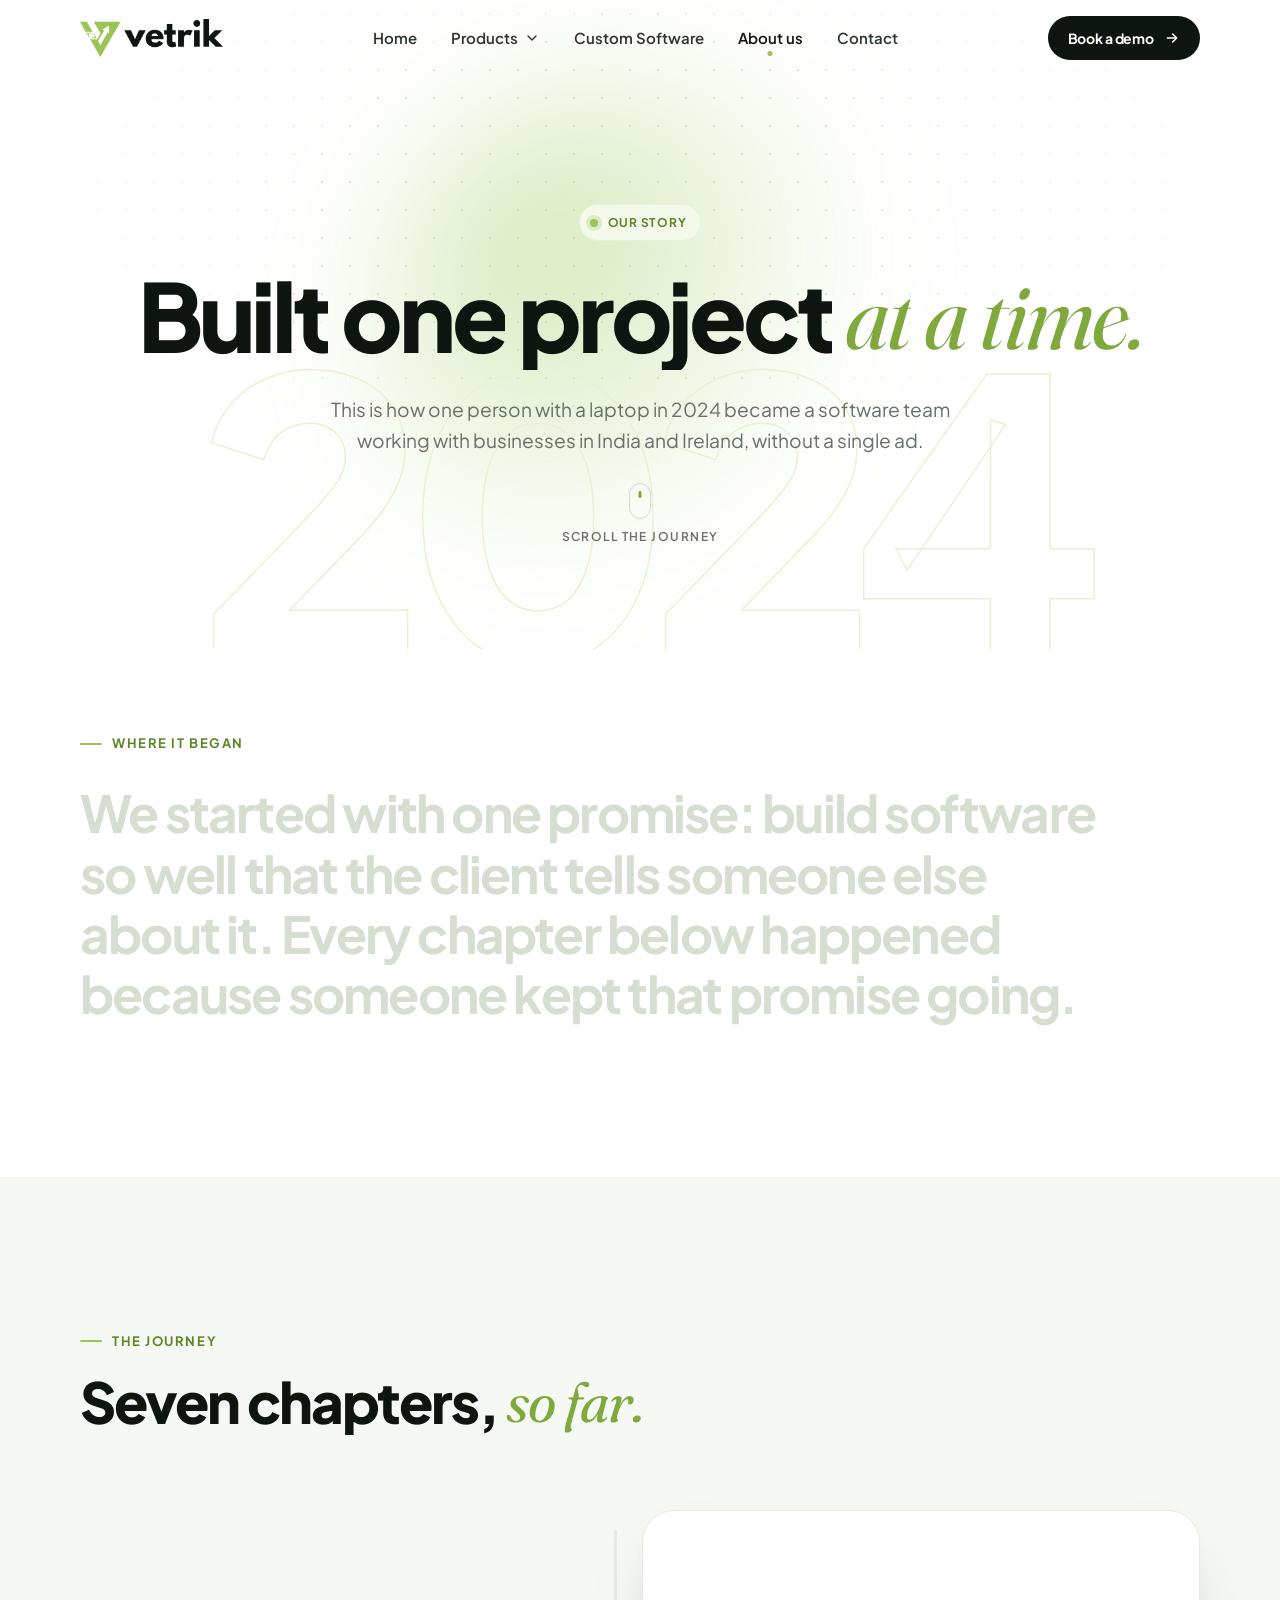
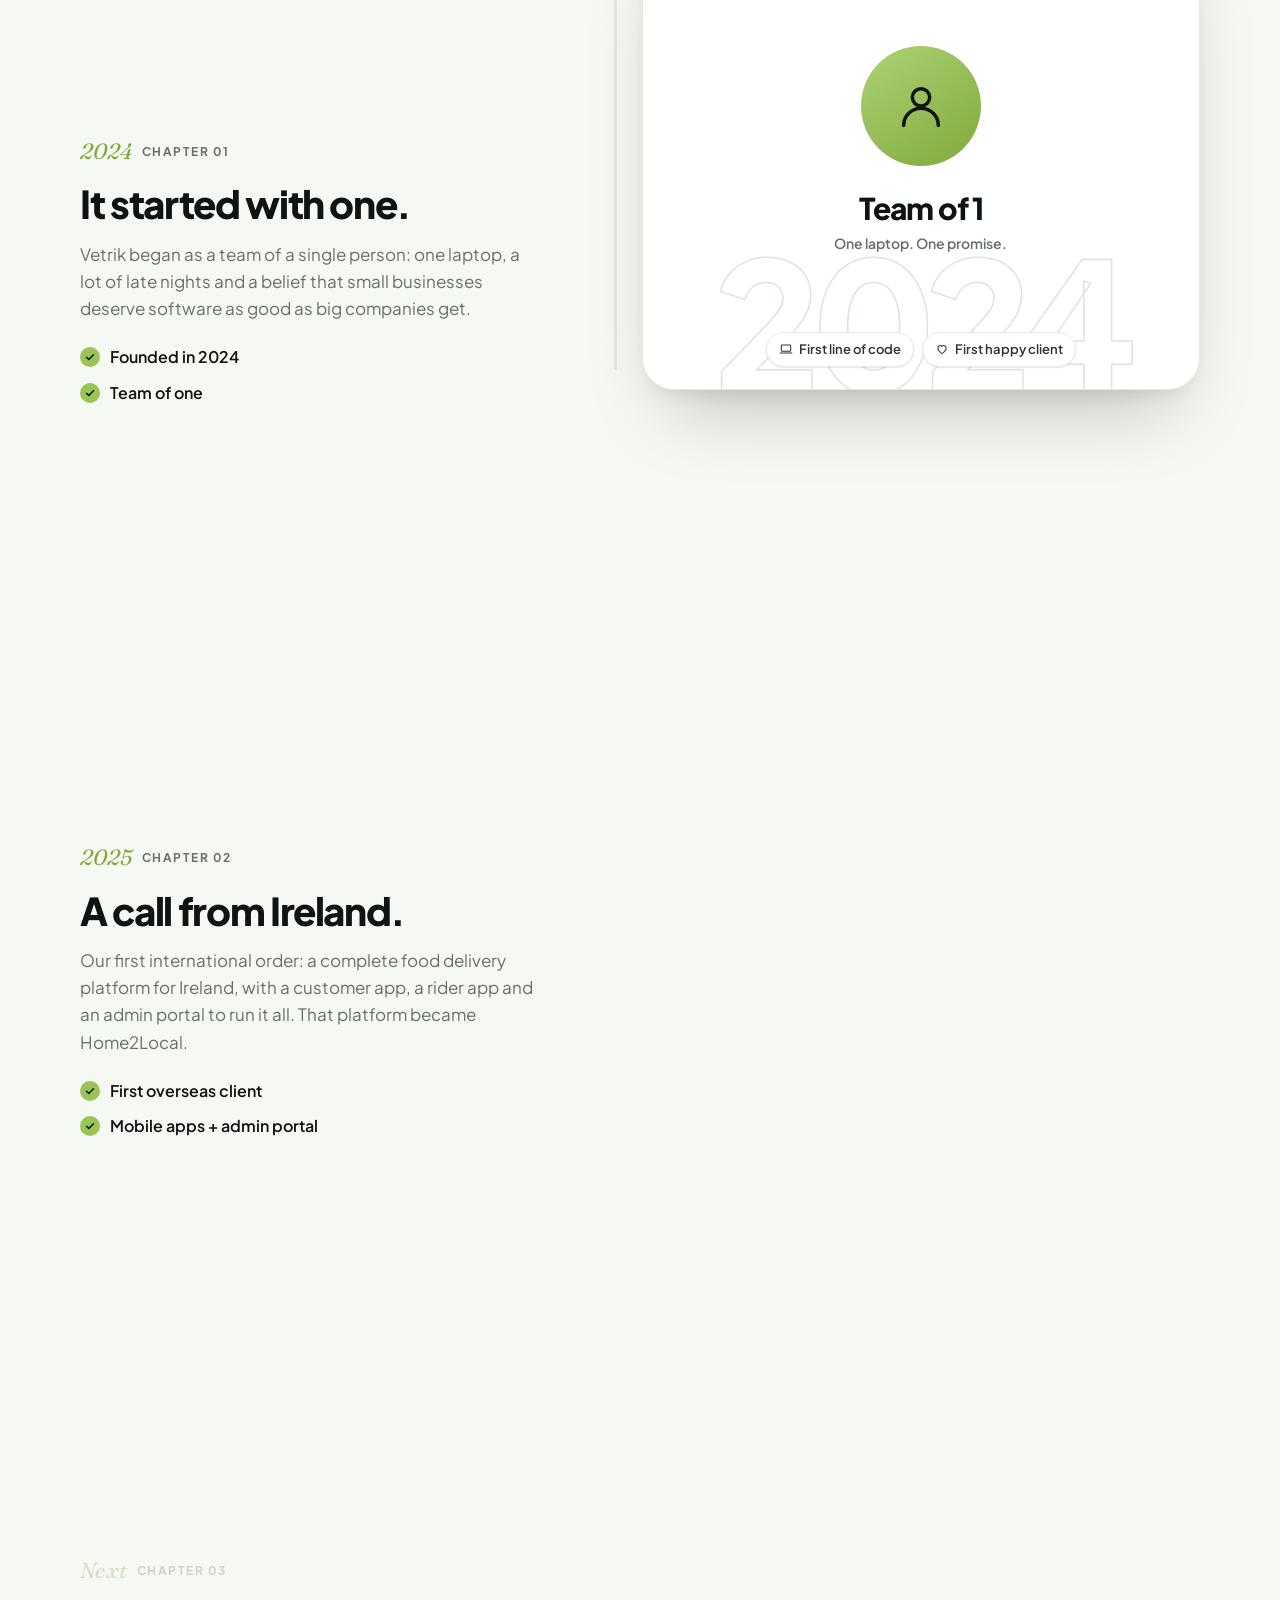
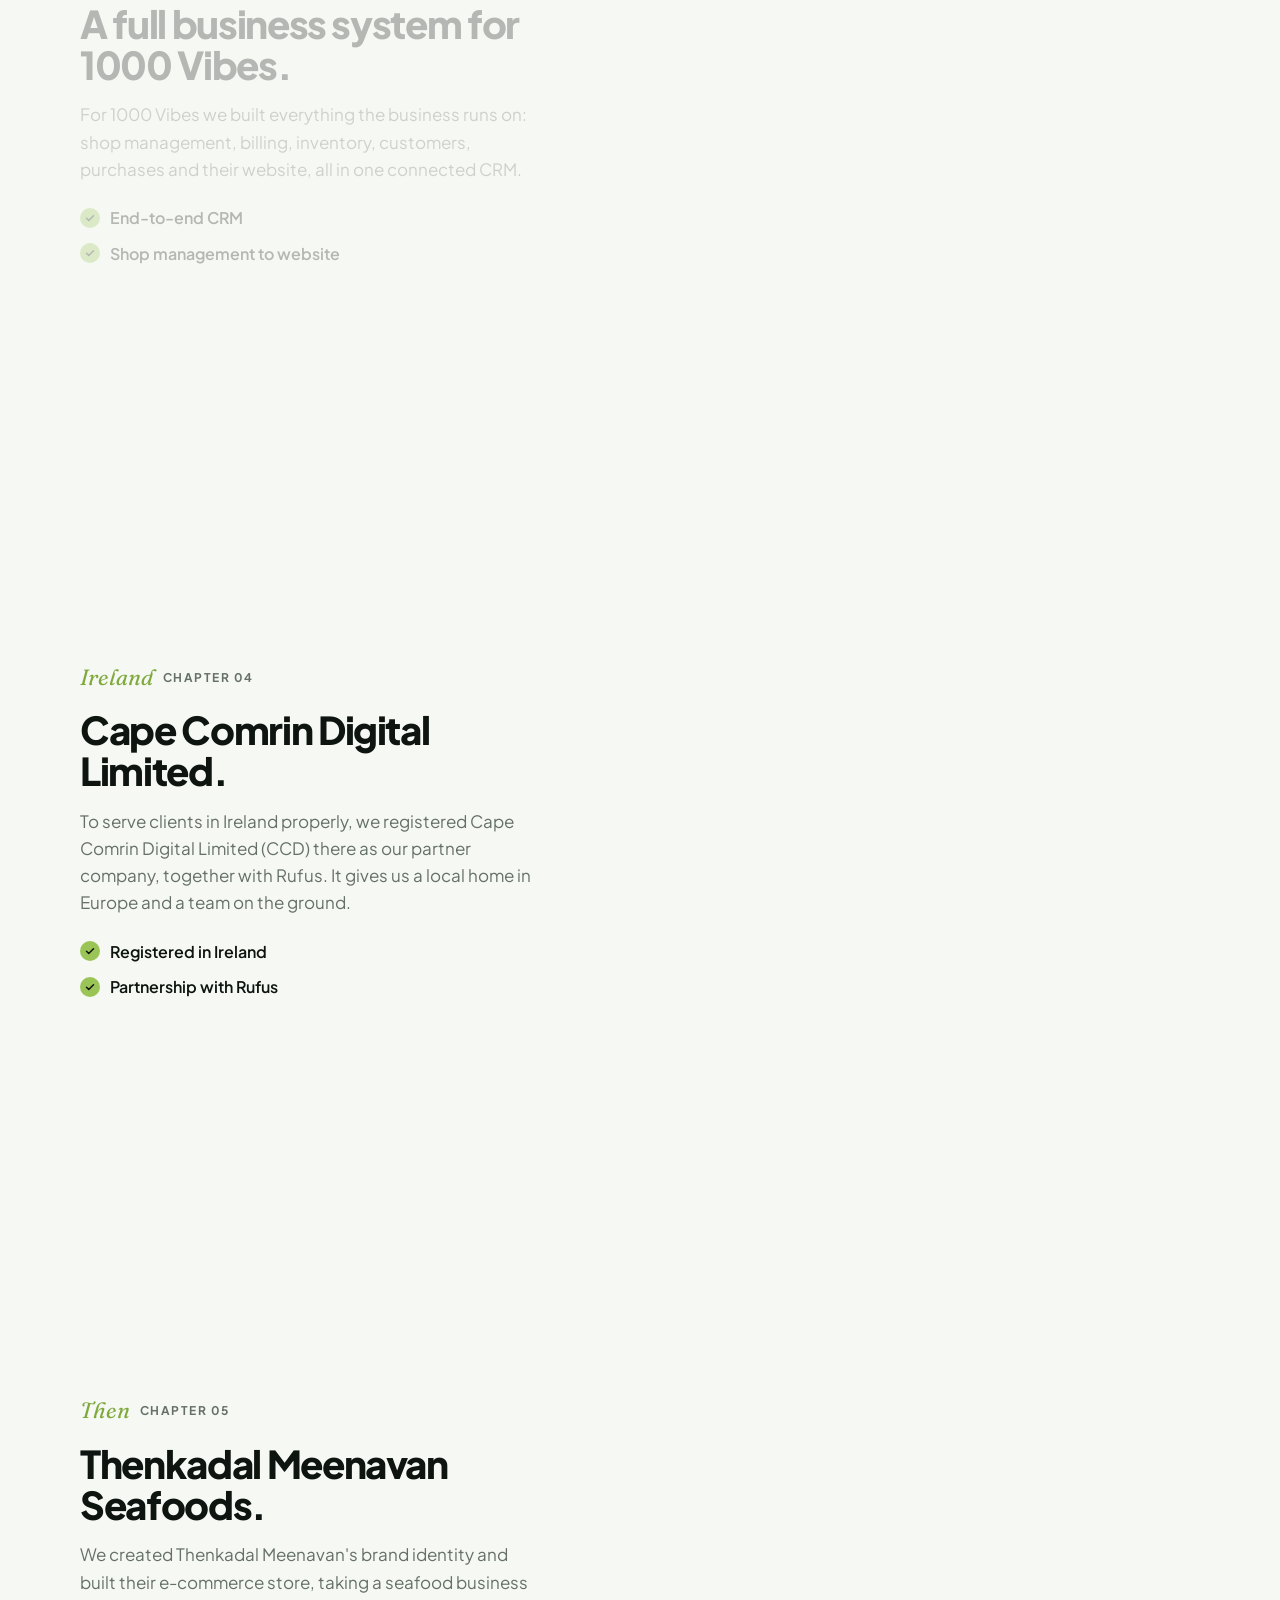
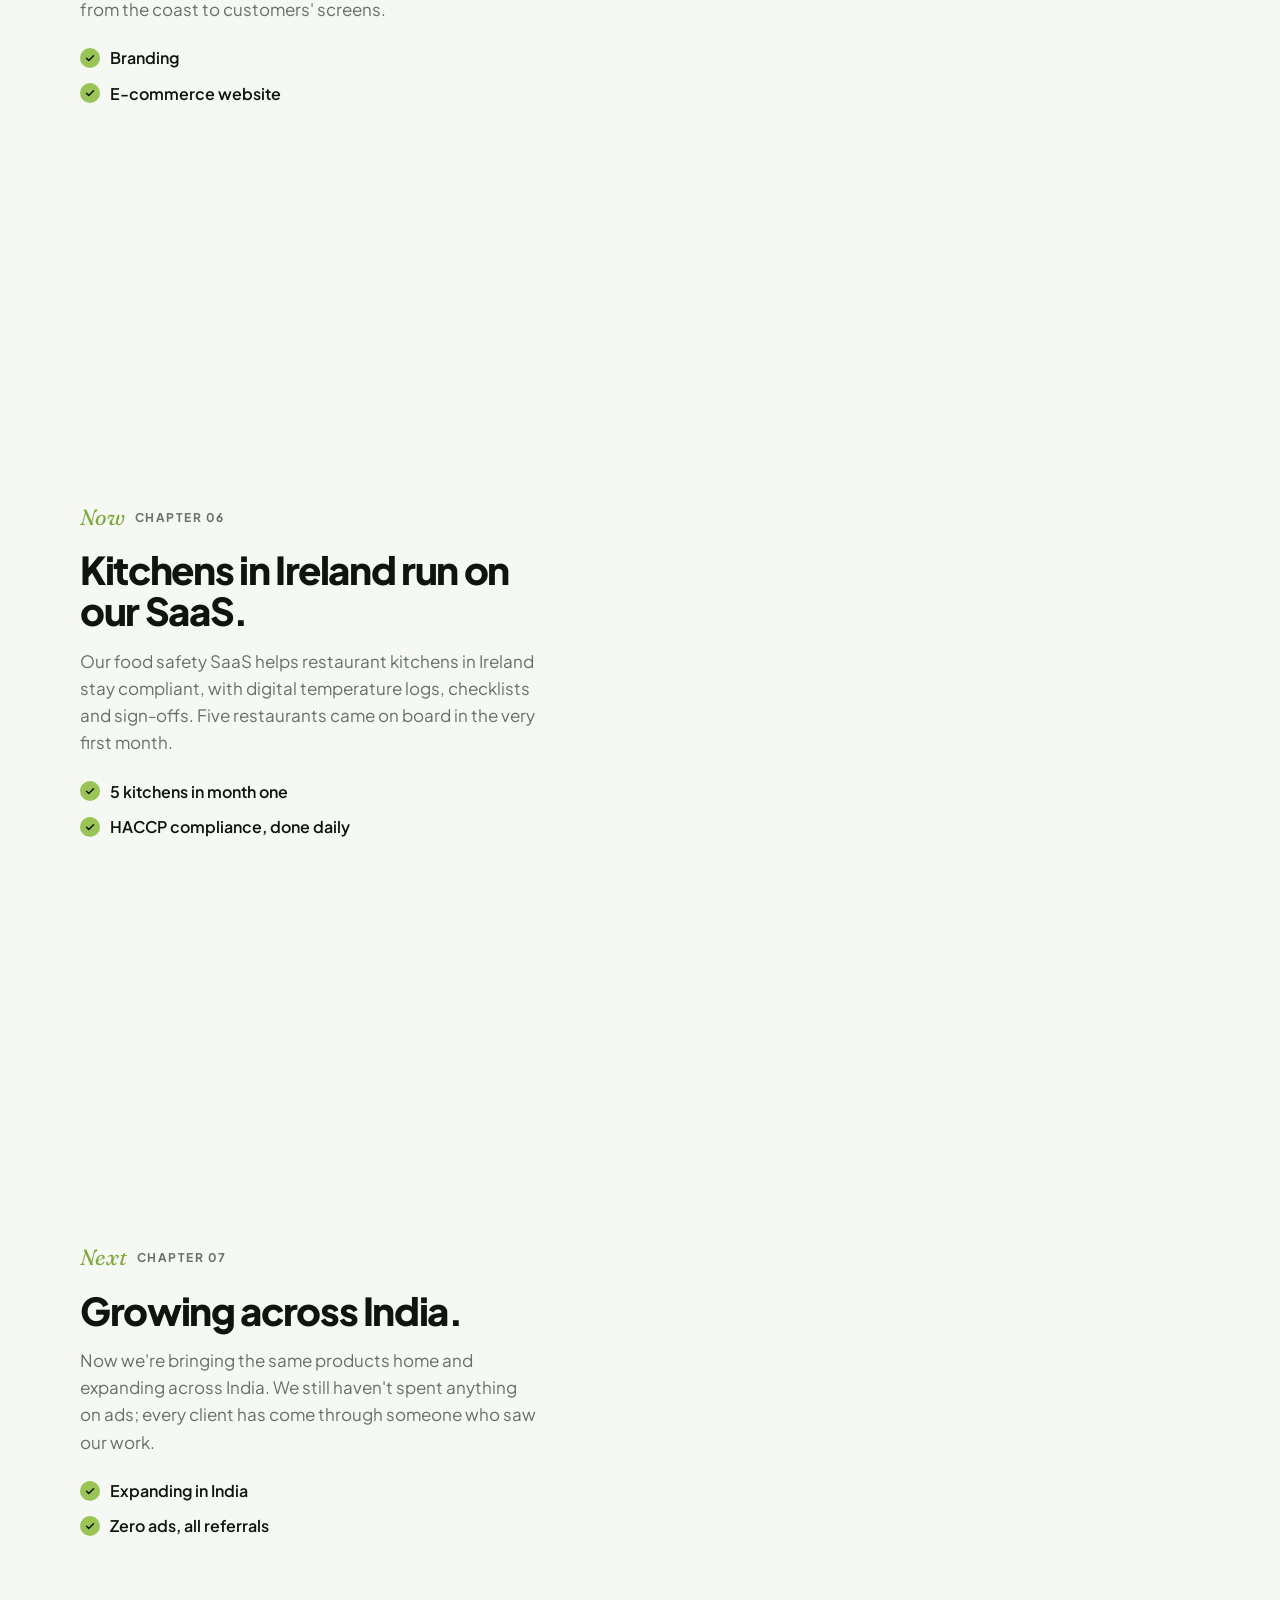
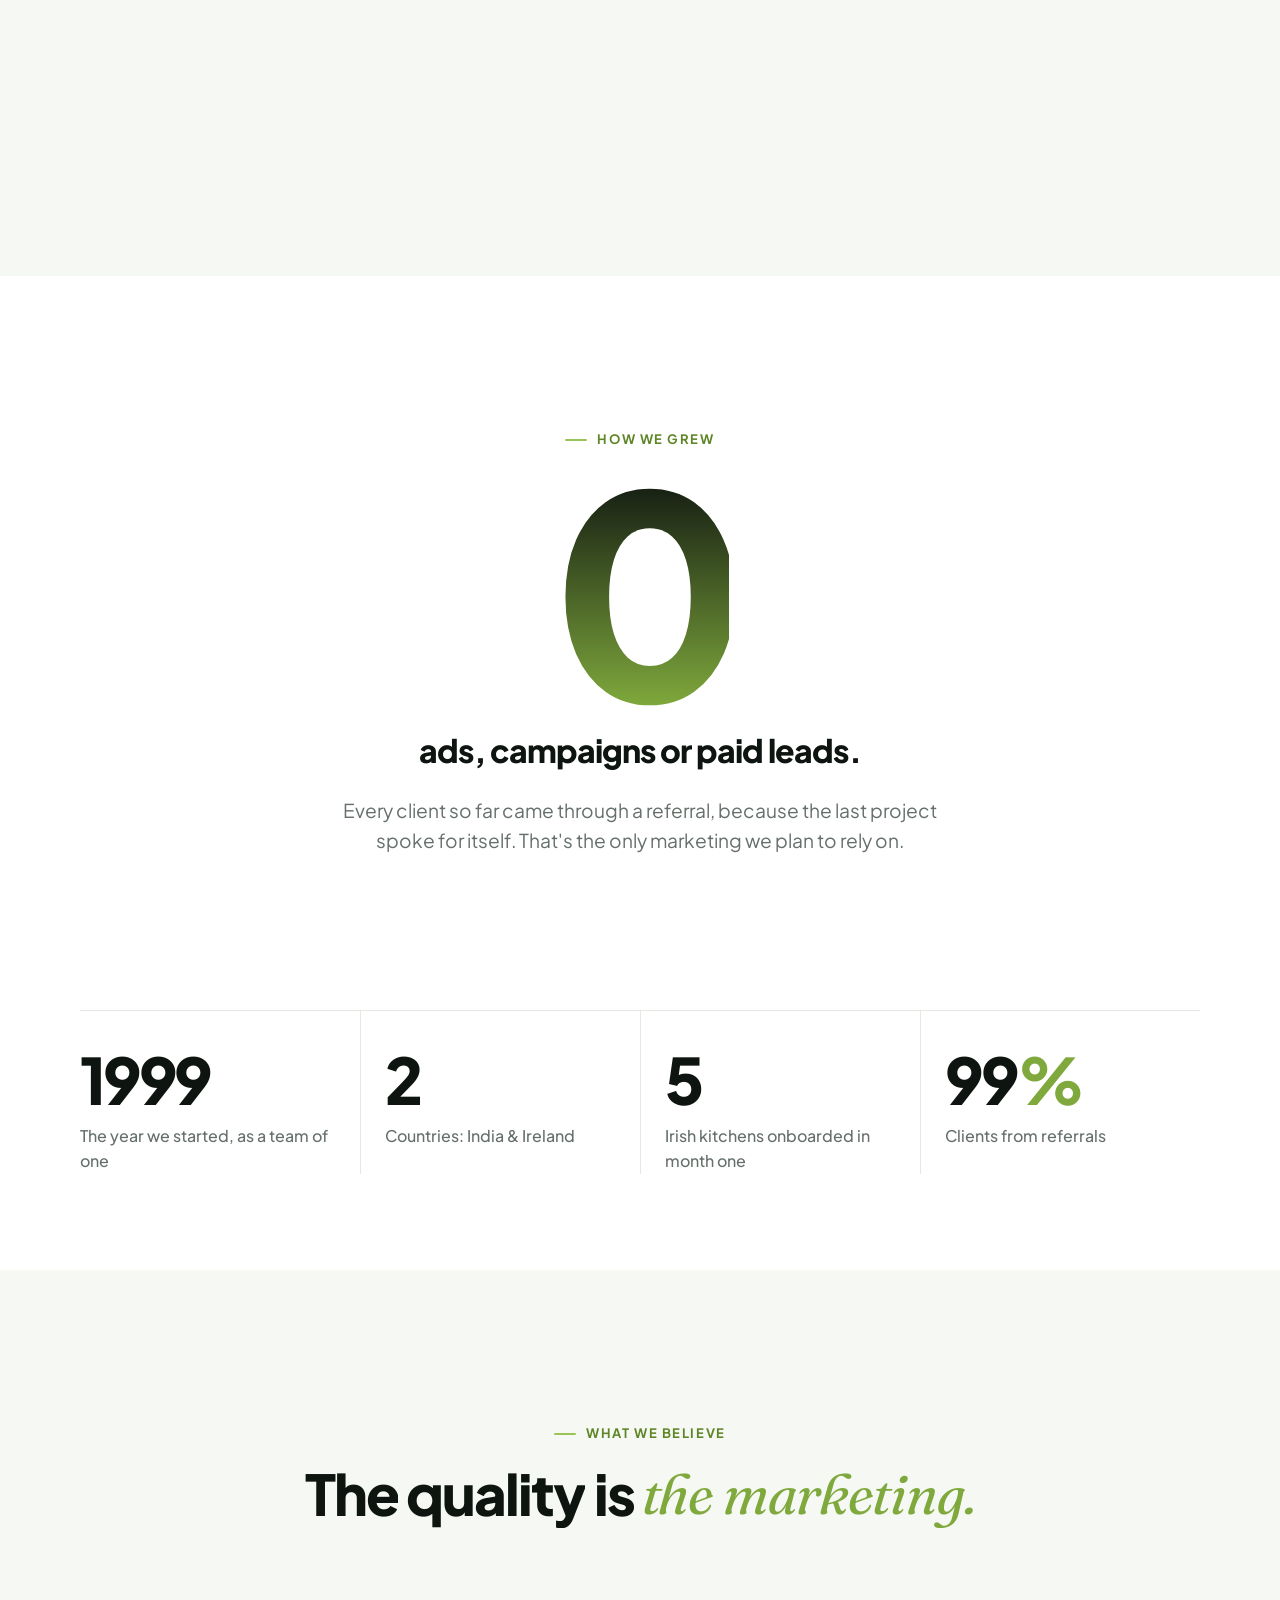
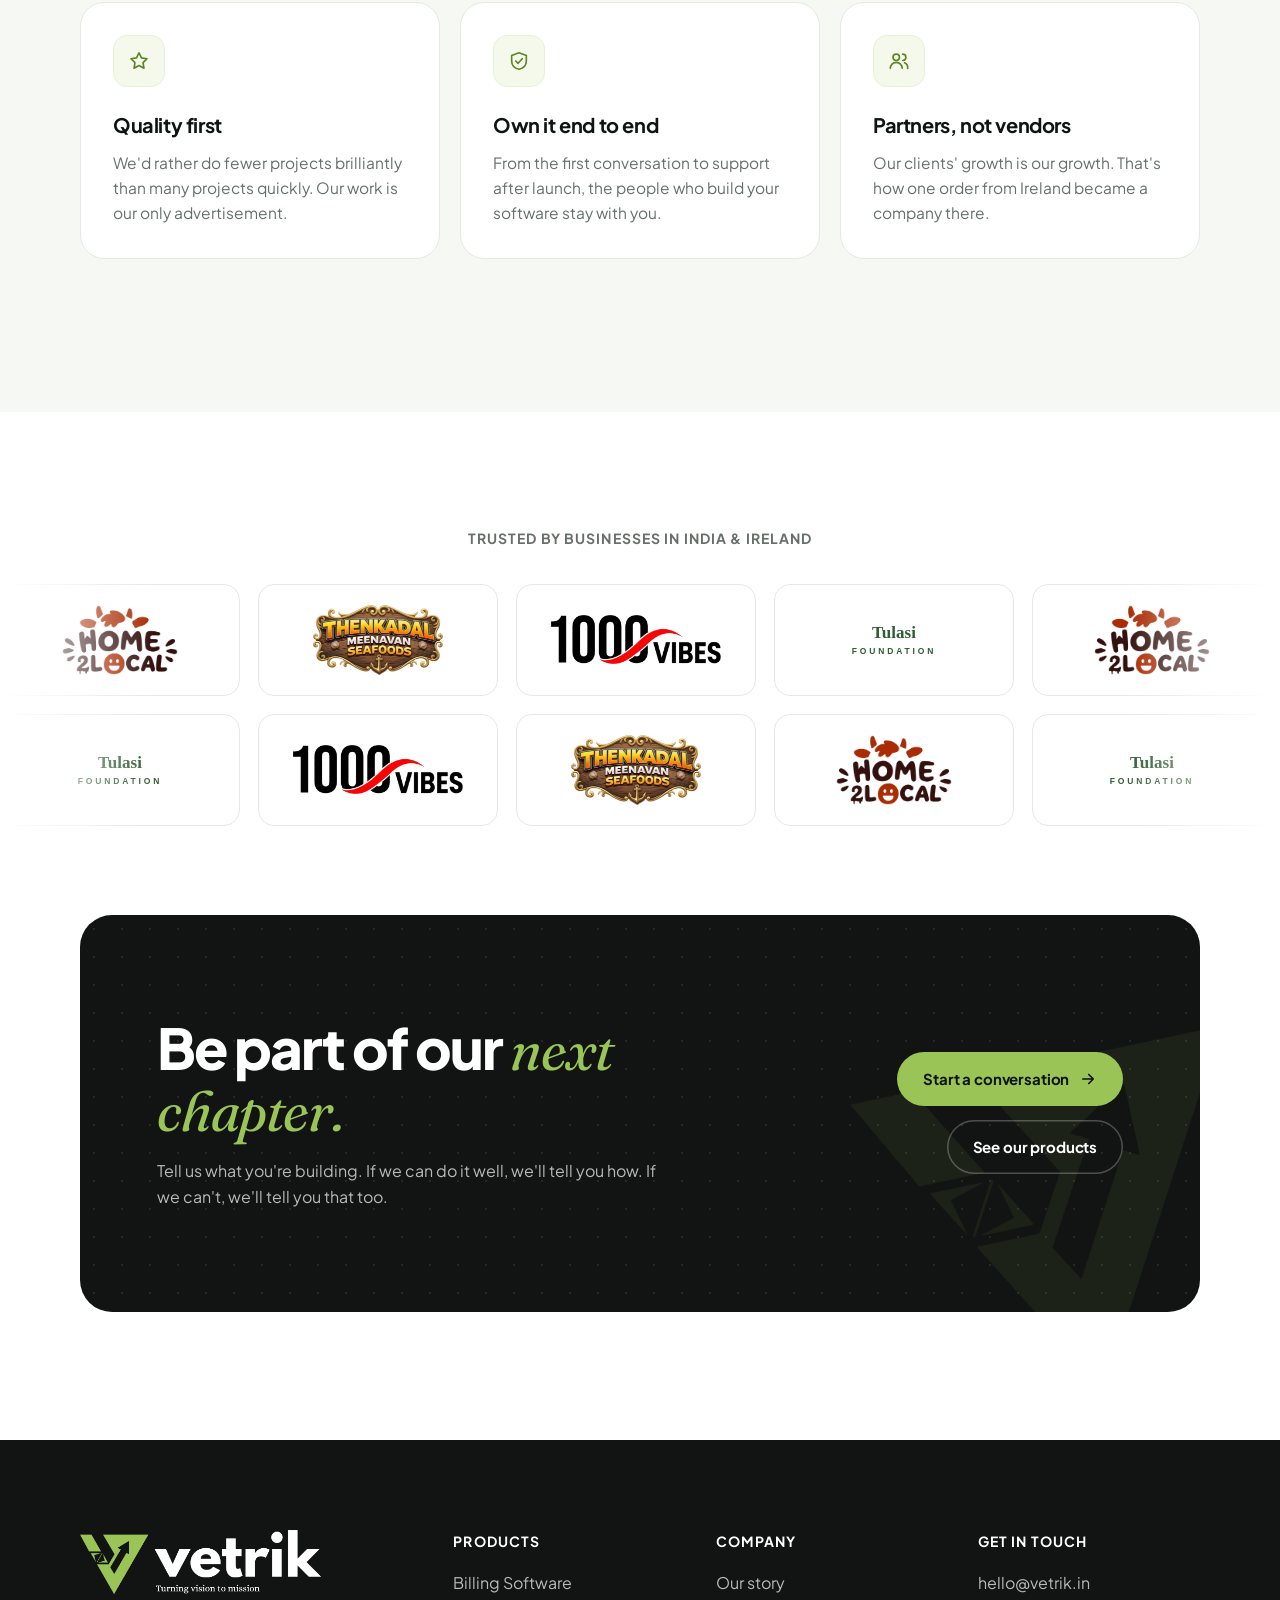
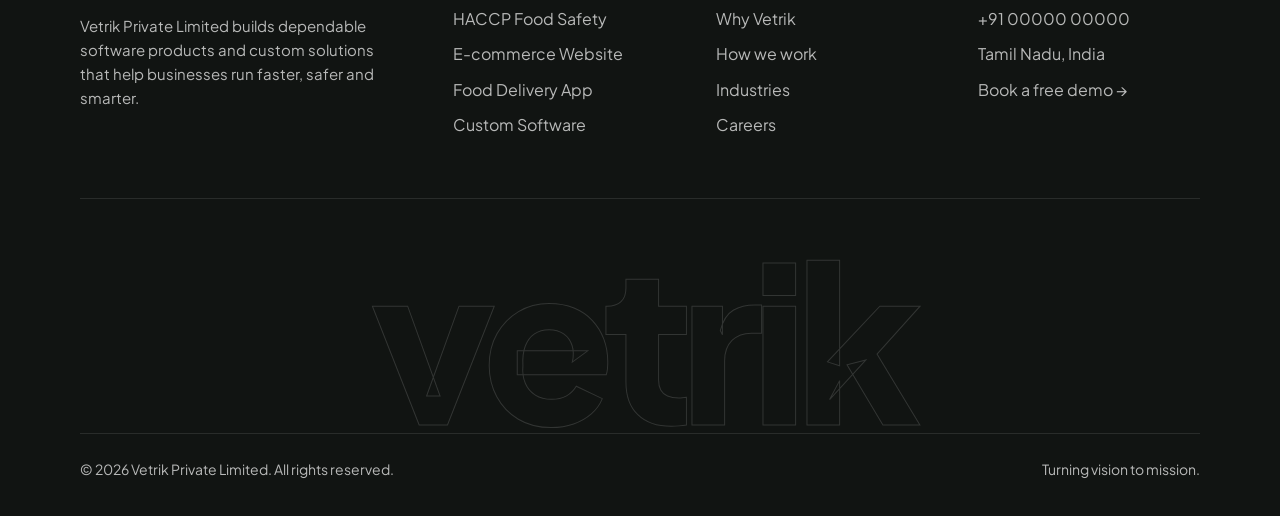
==== about.html @ f1987011 "Add About page journey story; real client logos; dashboard-free home - New about.html: seven-chapter" ====
<!doctype html>
<html lang="en">
<head>
<meta charset="utf-8">
<meta name="viewport" content="width=device-width, initial-scale=1">
<title>About Vetrik — Our Journey</title>
<meta name="description" content="How Vetrik grew from a team of one in 2024 to building software for businesses in India and Ireland, with no ads and every client won through referrals.">
<meta name="theme-color" content="#ffffff">
<meta property="og:title" content="About Vetrik — Our Journey">
<meta property="og:description" content="How Vetrik grew from a team of one in 2024 to building software for businesses in India and Ireland, with no ads and every client won through referrals.">
<meta property="og:image" content="assets/img/logo-dark-text.png">
<link rel="icon" type="image/png" href="assets/img/favicon.png">
<link rel="preconnect" href="https://fonts.googleapis.com">
<link rel="preconnect" href="https://fonts.gstatic.com" crossorigin>
<link href="https://fonts.googleapis.com/css2?family=Fraunces:ital,opsz,wght@0,9..144,400;1,9..144,400&family=Plus+Jakarta+Sans:wght@400;500;600;700;800&display=swap" rel="stylesheet">
<link rel="stylesheet" href="assets/css/style.css">
</head>
<body>

<div class="progress" aria-hidden="true"></div>
<header class="header">
  <div class="container header__inner">
    <a class="brand" href="index.html" aria-label="Vetrik — home"><img src="assets/img/logo-nav-dark.png" alt="Vetrik" width="451" height="120"></a>
    <nav class="nav" aria-label="Primary">
      <a class="nav__link" href="index.html">Home</a>
      <div class="nav__item">
        <button class="nav__trigger" aria-haspopup="true">Products <svg width="16" height="16" viewBox="0 0 24 24" fill="none" stroke="currentColor" stroke-width="2" stroke-linecap="round" stroke-linejoin="round" aria-hidden="true"><path d="M6 9l6 6 6-6"/></svg></button>
        <div class="mega"><a class="mega__link" href="billing-software.html"><span class="mega__icon"><svg width="22" height="22" viewBox="0 0 24 24" fill="none" stroke="currentColor" stroke-width="1.8" stroke-linecap="round" stroke-linejoin="round" aria-hidden="true"><path d="M5 3h14v18l-3-2-2 2-2-2-2 2-2-2-3 2z"/><path d="M9 8h6M9 12h6M9 16h3"/></svg></span><span><span class="mega__title">Billing Software</span><span class="mega__desc" style="display:block">GST-ready POS & invoicing for retail and restaurants</span></span></a><a class="mega__link" href="haccp-software.html"><span class="mega__icon"><svg width="22" height="22" viewBox="0 0 24 24" fill="none" stroke="currentColor" stroke-width="1.8" stroke-linecap="round" stroke-linejoin="round" aria-hidden="true"><path d="M12 3l8 3v6c0 5-3.5 8-8 9-4.5-1-8-4-8-9V6z"/><path d="M8.5 12l2.5 2.5 4.5-5"/></svg></span><span><span class="mega__title">HACCP Food Safety</span><span class="mega__desc" style="display:block">Digital CCP logs, checklists & audit-ready reports</span></span></a><a class="mega__link" href="ecommerce-website.html"><span class="mega__icon"><svg width="22" height="22" viewBox="0 0 24 24" fill="none" stroke="currentColor" stroke-width="1.8" stroke-linecap="round" stroke-linejoin="round" aria-hidden="true"><circle cx="9" cy="20" r="1.5"/><circle cx="18" cy="20" r="1.5"/><path d="M2 3h3l2.5 12h11l2-8H6.2"/></svg></span><span><span class="mega__title">E-commerce Website</span><span class="mega__desc" style="display:block">Your own branded online store, app-ready</span></span></a><a class="mega__link" href="food-delivery-app.html"><span class="mega__icon"><svg width="22" height="22" viewBox="0 0 24 24" fill="none" stroke="currentColor" stroke-width="1.8" stroke-linecap="round" stroke-linejoin="round" aria-hidden="true"><path d="M2 6h12v10H2zM14 10h4l3 3v3h-7"/><circle cx="6" cy="18" r="2"/><circle cx="17" cy="18" r="2"/></svg></span><span><span class="mega__title">Food Delivery App</span><span class="mega__desc" style="display:block">Customer app, rider app & admin portal</span></span></a><a class="mega__link" href="custom-software.html"><span class="mega__icon"><svg width="22" height="22" viewBox="0 0 24 24" fill="none" stroke="currentColor" stroke-width="1.8" stroke-linecap="round" stroke-linejoin="round" aria-hidden="true"><path d="M8 7l-5 5 5 5M16 7l5 5-5 5M14 4l-4 16"/></svg></span><span><span class="mega__title">Custom Software</span><span class="mega__desc" style="display:block">Tailor-made web, mobile & business systems</span></span></a></div>
      </div>
      <a class="nav__link" href="custom-software.html">Custom Software</a>
      <a class="nav__link is-active" href="about.html">About us</a>
      <a class="nav__link" href="contact.html">Contact</a>
    </nav>
    <div class="header__cta">
      <a class="btn btn--sm" href="contact.html" data-magnetic>Book a demo <span class="arrow"><svg width="16" height="16" viewBox="0 0 24 24" fill="none" stroke="currentColor" stroke-width="2.2" stroke-linecap="round" stroke-linejoin="round" aria-hidden="true"><path d="M5 12h14M13 6l6 6-6 6"/></svg></span></a>
      <button class="burger" aria-label="Open menu" aria-expanded="false"><span></span><span></span></button>
    </div>
  </div>
</header>
<nav class="mobile-menu" aria-label="Mobile">
  <a href="index.html">Home<small>Back to the start</small></a>
  <a href="about.html">About us<small>Our journey so far</small></a>
  <a href="billing-software.html">Billing Software<small>GST-ready POS & invoicing for retail and restaurants</small></a><a href="haccp-software.html">HACCP Food Safety<small>Digital CCP logs, checklists & audit-ready reports</small></a><a href="ecommerce-website.html">E-commerce Website<small>Your own branded online store, app-ready</small></a><a href="food-delivery-app.html">Food Delivery App<small>Customer app, rider app & admin portal</small></a><a href="custom-software.html">Custom Software<small>Tailor-made web, mobile & business systems</small></a>
  <a href="contact.html">Contact<small>Talk to our team</small></a>
</nav>
<main>

<!-- ================= HERO ================= -->
<section class="about-hero">
  <div class="dots"></div>
  <div class="orb" data-orb style="width:520px;height:520px;left:calc(50% - 260px);top:80px"></div>
  <div class="about-hero__year" aria-hidden="true" data-parallax="-0.15">2024</div>
  <div class="container hero__content">
    <span class="eyebrow eyebrow--pill" data-reveal="down">Our story</span>
    <h1 class="h-display hero__title" data-split>Built one project <span class="serif">at a time.</span></h1>
    <p class="lead" data-reveal="up" style="--delay:450ms">This is how one person with a laptop in 2024 became a software team working with businesses in India and Ireland, without a single ad.</p>
    <a class="scroll-hint" href="#journey" data-reveal="up" style="--delay:700ms"><span></span>Scroll the journey</a>
  </div>
</section>

<!-- ================= OPENING ================= -->
<section class="section" style="padding-top:clamp(40px,6vw,80px)">
  <div class="container">
    <span class="eyebrow" data-reveal="up">Where it began</span>
    <p class="statement" data-statement style="margin-top:28px">We started with <mark>one promise:</mark> build software so well that the client tells someone else about it. Every chapter below happened because <mark>someone kept that promise going.</mark></p>
  </div>
</section>

<!-- ================= JOURNEY (sticky storytelling) ================= -->
<section class="section section--soft" id="journey" style="padding-bottom:0">
  <div class="container">
    <div class="section-head">
      <span class="eyebrow" data-reveal="up">The journey</span>
      <h2 class="h2" data-split>Seven chapters, <span class="serif accent">so far.</span></h2>
    </div>

    <div class="story story--about" data-story>
      <div class="story__steps">
        <div class="story__step">
          <div class="chapter-year">2024 <em>Chapter 01</em></div>
          <h3>It started with one.</h3>
          <p>Vetrik began as a team of a single person: one laptop, a lot of late nights and a belief that small businesses deserve software as good as big companies get.</p>
          <ul><li><span class="check"><svg width="12" height="12" viewBox="0 0 24 24" fill="none" stroke="currentColor" stroke-width="3.0" stroke-linecap="round" stroke-linejoin="round" aria-hidden="true"><path d="M5 12.5l4.5 4.5L19 7.5"/></svg></span>Founded in 2024</li><li><span class="check"><svg width="12" height="12" viewBox="0 0 24 24" fill="none" stroke="currentColor" stroke-width="3.0" stroke-linecap="round" stroke-linejoin="round" aria-hidden="true"><path d="M5 12.5l4.5 4.5L19 7.5"/></svg></span>Team of one</li></ul>
        </div>
        <div class="story__step">
          <div class="chapter-year">2025 <em>Chapter 02</em></div>
          <h3>A call from Ireland.</h3>
          <p>Our first international order: a complete food delivery platform for Ireland, with a customer app, a rider app and an admin portal to run it all. That platform became Home2Local.</p>
          <ul><li><span class="check"><svg width="12" height="12" viewBox="0 0 24 24" fill="none" stroke="currentColor" stroke-width="3.0" stroke-linecap="round" stroke-linejoin="round" aria-hidden="true"><path d="M5 12.5l4.5 4.5L19 7.5"/></svg></span>First overseas client</li><li><span class="check"><svg width="12" height="12" viewBox="0 0 24 24" fill="none" stroke="currentColor" stroke-width="3.0" stroke-linecap="round" stroke-linejoin="round" aria-hidden="true"><path d="M5 12.5l4.5 4.5L19 7.5"/></svg></span>Mobile apps + admin portal</li></ul>
        </div>
        <div class="story__step">
          <div class="chapter-year">Next <em>Chapter 03</em></div>
          <h3>A full business system for 1000 Vibes.</h3>
          <p>For 1000 Vibes we built everything the business runs on: shop management, billing, inventory, customers, purchases and their website, all in one connected CRM.</p>
          <ul><li><span class="check"><svg width="12" height="12" viewBox="0 0 24 24" fill="none" stroke="currentColor" stroke-width="3.0" stroke-linecap="round" stroke-linejoin="round" aria-hidden="true"><path d="M5 12.5l4.5 4.5L19 7.5"/></svg></span>End-to-end CRM</li><li><span class="check"><svg width="12" height="12" viewBox="0 0 24 24" fill="none" stroke="currentColor" stroke-width="3.0" stroke-linecap="round" stroke-linejoin="round" aria-hidden="true"><path d="M5 12.5l4.5 4.5L19 7.5"/></svg></span>Shop management to website</li></ul>
        </div>
        <div class="story__step">
          <div class="chapter-year">Ireland <em>Chapter 04</em></div>
          <h3>Cape Comrin Digital Limited.</h3>
          <p>To serve clients in Ireland properly, we registered Cape Comrin Digital Limited (CCD) there as our partner company, together with Rufus. It gives us a local home in Europe and a team on the ground.</p>
          <ul><li><span class="check"><svg width="12" height="12" viewBox="0 0 24 24" fill="none" stroke="currentColor" stroke-width="3.0" stroke-linecap="round" stroke-linejoin="round" aria-hidden="true"><path d="M5 12.5l4.5 4.5L19 7.5"/></svg></span>Registered in Ireland</li><li><span class="check"><svg width="12" height="12" viewBox="0 0 24 24" fill="none" stroke="currentColor" stroke-width="3.0" stroke-linecap="round" stroke-linejoin="round" aria-hidden="true"><path d="M5 12.5l4.5 4.5L19 7.5"/></svg></span>Partnership with Rufus</li></ul>
        </div>
        <div class="story__step">
          <div class="chapter-year">Then <em>Chapter 05</em></div>
          <h3>Thenkadal Meenavan Seafoods.</h3>
          <p>We created Thenkadal Meenavan's brand identity and built their e-commerce store, taking a seafood business from the coast to customers' screens.</p>
          <ul><li><span class="check"><svg width="12" height="12" viewBox="0 0 24 24" fill="none" stroke="currentColor" stroke-width="3.0" stroke-linecap="round" stroke-linejoin="round" aria-hidden="true"><path d="M5 12.5l4.5 4.5L19 7.5"/></svg></span>Branding</li><li><span class="check"><svg width="12" height="12" viewBox="0 0 24 24" fill="none" stroke="currentColor" stroke-width="3.0" stroke-linecap="round" stroke-linejoin="round" aria-hidden="true"><path d="M5 12.5l4.5 4.5L19 7.5"/></svg></span>E-commerce website</li></ul>
        </div>
        <div class="story__step">
          <div class="chapter-year">Now <em>Chapter 06</em></div>
          <h3>Kitchens in Ireland run on our SaaS.</h3>
          <p>Our food safety SaaS helps restaurant kitchens in Ireland stay compliant, with digital temperature logs, checklists and sign-offs. Five restaurants came on board in the very first month.</p>
          <ul><li><span class="check"><svg width="12" height="12" viewBox="0 0 24 24" fill="none" stroke="currentColor" stroke-width="3.0" stroke-linecap="round" stroke-linejoin="round" aria-hidden="true"><path d="M5 12.5l4.5 4.5L19 7.5"/></svg></span>5 kitchens in month one</li><li><span class="check"><svg width="12" height="12" viewBox="0 0 24 24" fill="none" stroke="currentColor" stroke-width="3.0" stroke-linecap="round" stroke-linejoin="round" aria-hidden="true"><path d="M5 12.5l4.5 4.5L19 7.5"/></svg></span>HACCP compliance, done daily</li></ul>
        </div>
        <div class="story__step">
          <div class="chapter-year">Next <em>Chapter 07</em></div>
          <h3>Growing across India.</h3>
          <p>Now we're bringing the same products home and expanding across India. We still haven't spent anything on ads; every client has come through someone who saw our work.</p>
          <ul><li><span class="check"><svg width="12" height="12" viewBox="0 0 24 24" fill="none" stroke="currentColor" stroke-width="3.0" stroke-linecap="round" stroke-linejoin="round" aria-hidden="true"><path d="M5 12.5l4.5 4.5L19 7.5"/></svg></span>Expanding in India</li><li><span class="check"><svg width="12" height="12" viewBox="0 0 24 24" fill="none" stroke="currentColor" stroke-width="3.0" stroke-linecap="round" stroke-linejoin="round" aria-hidden="true"><path d="M5 12.5l4.5 4.5L19 7.5"/></svg></span>Zero ads, all referrals</li></ul>
        </div>
      </div>

      <div class="story__visual">
        <div class="story__progress"><span></span></div>

        <!-- 01: team of one -->
        <div class="story__screen"><div class="scene">
          <div class="scene__bg-year">2024</div>
          <div class="solo">
            <div class="solo__avatar pop"><svg width="52" height="52" viewBox="0 0 24 24" fill="none" stroke="currentColor" stroke-width="1.6" stroke-linecap="round" stroke-linejoin="round" aria-hidden="true"><circle cx="12" cy="8" r="4"/><path d="M4 21a8 8 0 0 1 16 0"/></svg></div>
            <div class="solo__label pop" style="--d:200ms">Team of 1<small>One laptop. One promise.</small></div>
          </div>
          <div class="scene__caption"><span class="tag pop" style="--d:350ms"><svg width="14" height="14" viewBox="0 0 24 24" fill="none" stroke="currentColor" stroke-width="1.8" stroke-linecap="round" stroke-linejoin="round" aria-hidden="true"><rect x="4" y="5" width="16" height="11" rx="1.5"/><path d="M2 19h20"/></svg> First line of code</span><span class="tag pop" style="--d:450ms"><svg width="14" height="14" viewBox="0 0 24 24" fill="none" stroke="currentColor" stroke-width="1.8" stroke-linecap="round" stroke-linejoin="round" aria-hidden="true"><path d="M12 20s-7-4.4-7-10a4 4 0 0 1 7-2.6A4 4 0 0 1 19 10c0 5.6-7 10-7 10z"/></svg> First happy client</span></div>
        </div></div>

        <!-- 02: India -> Ireland -->
        <div class="story__screen"><div class="scene scene--tint">
          <svg class="flight" viewBox="0 0 500 380" preserveAspectRatio="xMidYMid meet" aria-hidden="true">
            <path class="flight__draw" d="M400 300 C 380 130, 220 40, 100 90"/>
            <path class="flight__path" id="flightPath" d="M400 300 C 380 130, 220 40, 100 90"/>
            <circle cx="100" cy="90" r="16" fill="#9ac456" opacity=".3"/><circle cx="100" cy="90" r="8" fill="#5e8526"/>
            <circle cx="400" cy="300" r="16" fill="#0e1410" opacity=".12"/><circle cx="400" cy="300" r="8" fill="#0e1410"/>
            <text x="100" y="60" text-anchor="middle">Ireland</text>
            <text x="400" y="340" text-anchor="middle">India</text>
            <text class="sub" x="400" y="358" text-anchor="middle">Nagercoil</text>
            <g>
              <path d="M-9 -7 L11 0 L-9 7 L-4 0 Z" fill="#0e1410"/>
              <animateMotion dur="4.5s" repeatCount="indefinite" rotate="auto" keyPoints="0;1" keyTimes="0;1" calcMode="linear"><mpath href="#flightPath"/></animateMotion>
            </g>
          </svg>
          <div class="order-card pop" style="--d:500ms">
            <img src="assets/img/home2local-logo.png" alt="Home2Local" width="600" height="362" loading="lazy">
            <div><b>Food delivery platform</b><small>Customer app · Rider app · Admin portal</small></div>
          </div>
        </div></div>

        <!-- 03: 1000 Vibes CRM -->
        <div class="story__screen"><div class="scene">
          <div class="modules-scene">
            <img class="modules-scene__logo pop" src="assets/img/clients/1000-vibes.png" alt="1000 Vibes" width="600" height="172" loading="lazy">
            <div class="mod-grid">
              <span class="pop" style="--d:150ms"><svg width="20" height="20" viewBox="0 0 24 24" fill="none" stroke="currentColor" stroke-width="1.8" stroke-linecap="round" stroke-linejoin="round" aria-hidden="true"><path d="M4 9l1.5-5h13L20 9M4 9h16v11H4zM4 9a2.7 2.7 0 0 0 5.3 0 2.7 2.7 0 0 0 5.4 0 2.7 2.7 0 0 0 5.3 0"/><path d="M10 20v-5h4v5"/></svg>Shop management</span>
              <span class="pop" style="--d:230ms"><svg width="20" height="20" viewBox="0 0 24 24" fill="none" stroke="currentColor" stroke-width="1.8" stroke-linecap="round" stroke-linejoin="round" aria-hidden="true"><path d="M5 3h14v18l-3-2-2 2-2-2-2 2-2-2-3 2z"/><path d="M9 8h6M9 12h6M9 16h3"/></svg>Billing &amp; POS</span>
              <span class="pop" style="--d:310ms"><svg width="20" height="20" viewBox="0 0 24 24" fill="none" stroke="currentColor" stroke-width="1.8" stroke-linecap="round" stroke-linejoin="round" aria-hidden="true"><path d="M3 7.5l9-4.5 9 4.5v9L12 21l-9-4.5z"/><path d="M3 7.5l9 4.5 9-4.5M12 12v9"/></svg>Inventory</span>
              <span class="pop" style="--d:390ms"><svg width="20" height="20" viewBox="0 0 24 24" fill="none" stroke="currentColor" stroke-width="1.8" stroke-linecap="round" stroke-linejoin="round" aria-hidden="true"><circle cx="9" cy="8" r="3.5"/><path d="M2.5 20a6.5 6.5 0 0 1 13 0M16 4.5a3.5 3.5 0 0 1 0 7M18 14a6 6 0 0 1 3.5 6"/></svg>Customers</span>
              <span class="pop" style="--d:470ms"><svg width="20" height="20" viewBox="0 0 24 24" fill="none" stroke="currentColor" stroke-width="1.8" stroke-linecap="round" stroke-linejoin="round" aria-hidden="true"><path d="M2 6h12v10H2zM14 10h4l3 3v3h-7"/><circle cx="6" cy="18" r="2"/><circle cx="17" cy="18" r="2"/></svg>Purchases</span>
              <span class="pop" style="--d:550ms"><svg width="20" height="20" viewBox="0 0 24 24" fill="none" stroke="currentColor" stroke-width="1.8" stroke-linecap="round" stroke-linejoin="round" aria-hidden="true"><circle cx="12" cy="12" r="9"/><path d="M3 12h18M12 3a14 14 0 0 1 0 18M12 3a14 14 0 0 0 0 18"/></svg>Website</span>
            </div>
            <span class="tag pop" style="--d:700ms">One connected CRM</span>
          </div>
        </div></div>

        <!-- 04: CCD partnership -->
        <div class="story__screen"><div class="scene scene--dark">
          <div class="scene__bg-year">IE</div>
          <div style="display:grid;gap:22px;justify-items:center;width:100%">
            <div class="partner">
              <div class="co pop">
                <img class="co__mark" src="assets/img/mark.png" alt="" width="523" height="455">
                <b>Vetrik Private Limited</b>
                <span class="flag flag--in" aria-label="India"><i style="background:#ff9933"></i><i style="background:#fff"></i><i style="background:#138808"></i></span>
              </div>
              <div class="link-line"><span></span><i><svg width="18" height="18" viewBox="0 0 24 24" fill="none" stroke="currentColor" stroke-width="2.0" stroke-linecap="round" stroke-linejoin="round" aria-hidden="true"><path d="M10 14a4 4 0 0 0 5.7 0l3-3a4 4 0 0 0-5.7-5.7l-1 1"/><path d="M14 10a4 4 0 0 0-5.7 0l-3 3a4 4 0 0 0 5.7 5.7l1-1"/></svg></i></div>
              <div class="co pop" style="--d:250ms">
                <span class="co__mono">CCD</span>
                <b>Cape Comrin Digital Limited</b>
                <span class="flag" aria-label="Ireland"><i style="background:#169b62"></i><i style="background:#fff"></i><i style="background:#ff883e"></i></span>
              </div>
            </div>
            <span class="tag pop" style="--d:600ms"><svg width="14" height="14" viewBox="0 0 24 24" fill="none" stroke="currentColor" stroke-width="1.8" stroke-linecap="round" stroke-linejoin="round" aria-hidden="true"><circle cx="9" cy="8" r="3.5"/><path d="M2.5 20a6.5 6.5 0 0 1 13 0M16 4.5a3.5 3.5 0 0 1 0 7M18 14a6 6 0 0 1 3.5 6"/></svg> Partnership with Rufus · Ireland</span>
          </div>
        </div></div>

        <!-- 05: Thenkadal Meenavan -->
        <div class="story__screen"><div class="scene" style="background:linear-gradient(#fff 55%,#eaf3fb)">
          <img class="thenkadal-logo pop" src="assets/img/clients/thenkadal-meenavan.png" alt="Thenkadal Meenavan Seafoods" width="520" height="278" loading="lazy">
          <div class="sea" aria-hidden="true">
            <svg viewBox="0 0 800 100" preserveAspectRatio="none"><path d="M0 40 Q100 10 200 40 T400 40 T600 40 T800 40 V100 H0Z" fill="#cfe3f3"/></svg>
            <svg viewBox="0 0 800 100" preserveAspectRatio="none"><path d="M0 55 Q100 30 200 55 T400 55 T600 55 T800 55 V100 H0Z" fill="#a9cdea"/></svg>
          </div>
          <div class="scene__caption"><span class="tag pop" style="--d:300ms"><svg width="14" height="14" viewBox="0 0 24 24" fill="none" stroke="currentColor" stroke-width="1.8" stroke-linecap="round" stroke-linejoin="round" aria-hidden="true"><path d="M12 3l2.7 5.6 6.1.9-4.4 4.3 1 6.1L12 17l-5.4 2.9 1-6.1L3.2 9.5l6.1-.9z"/></svg> Brand identity</span><span class="tag pop" style="--d:420ms"><svg width="14" height="14" viewBox="0 0 24 24" fill="none" stroke="currentColor" stroke-width="1.8" stroke-linecap="round" stroke-linejoin="round" aria-hidden="true"><circle cx="9" cy="20" r="1.5"/><circle cx="18" cy="20" r="1.5"/><path d="M2 3h3l2.5 12h11l2-8H6.2"/></svg> E-commerce store</span></div>
        </div></div>

        <!-- 06: kitchens onboarded -->
        <div class="story__screen"><div class="scene scene--tint">
          <div class="kitchens">
            <div class="kitchens__count pop">5<small>restaurant kitchens onboarded in the first month</small></div>
            <div class="kitchens__grid">
              <span class="kitchen" style="--d:200ms"><svg width="22" height="22" viewBox="0 0 24 24" fill="none" stroke="currentColor" stroke-width="1.8" stroke-linecap="round" stroke-linejoin="round" aria-hidden="true"><path d="M7 14a4 4 0 1 1 1.5-7.7A4.5 4.5 0 0 1 16.5 6 4 4 0 1 1 17 14z"/><path d="M7 14v6h10v-6M7 17h10"/></svg></span>
              <span class="kitchen" style="--d:400ms"><svg width="22" height="22" viewBox="0 0 24 24" fill="none" stroke="currentColor" stroke-width="1.8" stroke-linecap="round" stroke-linejoin="round" aria-hidden="true"><path d="M7 14a4 4 0 1 1 1.5-7.7A4.5 4.5 0 0 1 16.5 6 4 4 0 1 1 17 14z"/><path d="M7 14v6h10v-6M7 17h10"/></svg></span>
              <span class="kitchen" style="--d:600ms"><svg width="22" height="22" viewBox="0 0 24 24" fill="none" stroke="currentColor" stroke-width="1.8" stroke-linecap="round" stroke-linejoin="round" aria-hidden="true"><path d="M7 14a4 4 0 1 1 1.5-7.7A4.5 4.5 0 0 1 16.5 6 4 4 0 1 1 17 14z"/><path d="M7 14v6h10v-6M7 17h10"/></svg></span>
              <span class="kitchen" style="--d:800ms"><svg width="22" height="22" viewBox="0 0 24 24" fill="none" stroke="currentColor" stroke-width="1.8" stroke-linecap="round" stroke-linejoin="round" aria-hidden="true"><path d="M7 14a4 4 0 1 1 1.5-7.7A4.5 4.5 0 0 1 16.5 6 4 4 0 1 1 17 14z"/><path d="M7 14v6h10v-6M7 17h10"/></svg></span>
              <span class="kitchen" style="--d:1000ms"><svg width="22" height="22" viewBox="0 0 24 24" fill="none" stroke="currentColor" stroke-width="1.8" stroke-linecap="round" stroke-linejoin="round" aria-hidden="true"><path d="M7 14a4 4 0 1 1 1.5-7.7A4.5 4.5 0 0 1 16.5 6 4 4 0 1 1 17 14z"/><path d="M7 14v6h10v-6M7 17h10"/></svg></span>
            </div>
            <span class="tag pop" style="--d:1100ms"><svg width="14" height="14" viewBox="0 0 24 24" fill="none" stroke="currentColor" stroke-width="1.8" stroke-linecap="round" stroke-linejoin="round" aria-hidden="true"><path d="M12 3l8 3v6c0 5-3.5 8-8 9-4.5-1-8-4-8-9V6z"/><path d="M8.5 12l2.5 2.5 4.5-5"/></svg> HACCP compliance · Ireland</span>
          </div>
        </div></div>

        <!-- 07: growing in India -->
        <div class="story__screen"><div class="scene scene--dark">
          <div class="grow">
            <svg viewBox="0 0 260 150" aria-hidden="true">
              <path class="grow__arrow" d="M10 140 L80 95 L120 115 L240 20"/>
              <path class="grow__arrow" d="M200 20 L240 20 L240 60"/>
            </svg>
            <div class="grow__title pop" style="--d:600ms">Next chapter:<br>all of India.</div>
            <span class="zero-ads pop" style="--d:800ms"><svg width="16" height="16" viewBox="0 0 24 24" fill="none" stroke="currentColor" stroke-width="2.2" stroke-linecap="round" stroke-linejoin="round" aria-hidden="true"><path d="M12 20s-7-4.4-7-10a4 4 0 0 1 7-2.6A4 4 0 0 1 19 10c0 5.6-7 10-7 10z"/></svg> ₹0 spent on ads</span>
          </div>
        </div></div>
      </div>
    </div>
  </div>
  <div style="height:14vh"></div>
</section>

<!-- ================= ZERO ADS ================= -->
<section class="section">
  <div class="container zero">
    <span class="eyebrow" data-reveal="up">How we grew</span>
    <div class="zero__num" data-reveal="scale">0</div>
    <div class="zero__label" data-reveal="up">ads, campaigns or paid leads.</div>
    <p class="lead" data-reveal="up">Every client so far came through a referral, because the last project spoke for itself. That's the only marketing we plan to rely on.</p>
  </div>
</section>

<!-- ================= NUMBERS ================= -->
<section class="section--tight" style="padding-top:0">
  <div class="container">
    <div class="stats" data-stagger="120">
      <div class="stat" data-reveal="up"><div class="stat__value"><span data-count="2024">2024</span></div><div class="stat__label">The year we started, as a team of one</div></div>
      <div class="stat" data-reveal="up"><div class="stat__value"><span data-count="2">2</span></div><div class="stat__label">Countries: India &amp; Ireland</div></div>
      <div class="stat" data-reveal="up"><div class="stat__value"><span data-count="5">5</span></div><div class="stat__label">Irish kitchens onboarded in month one</div></div>
      <div class="stat" data-reveal="up"><div class="stat__value"><span data-count="100">100</span><em>%</em></div><div class="stat__label">Clients from referrals</div></div>
    </div>
  </div>
</section>

<!-- ================= VALUES ================= -->
<section class="section section--soft">
  <div class="container">
    <div class="section-head section-head--center">
      <span class="eyebrow" data-reveal="up">What we believe</span>
      <h2 class="h2" data-split>The quality is <span class="serif accent">the marketing.</span></h2>
    </div>
    <div class="grid-3" data-stagger="100">
      <div class="card" data-reveal="up"><div class="icon-box"><svg width="22" height="22" viewBox="0 0 24 24" fill="none" stroke="currentColor" stroke-width="1.8" stroke-linecap="round" stroke-linejoin="round" aria-hidden="true"><path d="M12 3l2.7 5.6 6.1.9-4.4 4.3 1 6.1L12 17l-5.4 2.9 1-6.1L3.2 9.5l6.1-.9z"/></svg></div><h3>Quality first</h3><p>We'd rather do fewer projects brilliantly than many projects quickly. Our work is our only advertisement.</p></div>
      <div class="card" data-reveal="up"><div class="icon-box"><svg width="22" height="22" viewBox="0 0 24 24" fill="none" stroke="currentColor" stroke-width="1.8" stroke-linecap="round" stroke-linejoin="round" aria-hidden="true"><path d="M12 3l8 3v6c0 5-3.5 8-8 9-4.5-1-8-4-8-9V6z"/><path d="M8.5 12l2.5 2.5 4.5-5"/></svg></div><h3>Own it end to end</h3><p>From the first conversation to support after launch, the people who build your software stay with you.</p></div>
      <div class="card" data-reveal="up"><div class="icon-box"><svg width="22" height="22" viewBox="0 0 24 24" fill="none" stroke="currentColor" stroke-width="1.8" stroke-linecap="round" stroke-linejoin="round" aria-hidden="true"><circle cx="9" cy="8" r="3.5"/><path d="M2.5 20a6.5 6.5 0 0 1 13 0M16 4.5a3.5 3.5 0 0 1 0 7M18 14a6 6 0 0 1 3.5 6"/></svg></div><h3>Partners, not vendors</h3><p>Our clients' growth is our growth. That's how one order from Ireland became a company there.</p></div>
    </div>
  </div>
</section>

<!-- Client logos live in assets/img/clients/ (edit CLIENT_LOGOS to add more). -->
<section class="clients" aria-label="Our clients">
  <div class="container">
    <p class="clients__title" data-reveal="up">Trusted by businesses in India &amp; Ireland</p>
  </div>
  <div class="clients__rows" data-reveal="up" style="--delay:150ms">
    <div class="logo-row"><div class="logo-row__track">
        <div class="logo-card"><img src="assets/img/home2local-logo.png" alt="Home2Local" width="600" height="362" loading="lazy"></div>
        <div class="logo-card"><img src="assets/img/clients/thenkadal-meenavan.png" alt="Thenkadal Meenavan Seafoods" width="520" height="278" loading="lazy"></div>
        <div class="logo-card"><img src="assets/img/clients/1000-vibes.png" alt="1000 Vibes" width="600" height="172" loading="lazy"></div>
        <div class="logo-card"><img src="assets/img/clients/tulasi-foundation.svg" alt="Tulasi Foundation" width="240" height="64" loading="lazy"></div>
        <div class="logo-card" aria-hidden="true"><img src="assets/img/home2local-logo.png" alt="" width="600" height="362" loading="lazy"></div>
        <div class="logo-card" aria-hidden="true"><img src="assets/img/clients/thenkadal-meenavan.png" alt="" width="520" height="278" loading="lazy"></div>
        <div class="logo-card" aria-hidden="true"><img src="assets/img/clients/1000-vibes.png" alt="" width="600" height="172" loading="lazy"></div>
        <div class="logo-card" aria-hidden="true"><img src="assets/img/clients/tulasi-foundation.svg" alt="" width="240" height="64" loading="lazy"></div>
        <div class="logo-card" aria-hidden="true"><img src="assets/img/home2local-logo.png" alt="" width="600" height="362" loading="lazy"></div>
        <div class="logo-card" aria-hidden="true"><img src="assets/img/clients/thenkadal-meenavan.png" alt="" width="520" height="278" loading="lazy"></div>
        <div class="logo-card" aria-hidden="true"><img src="assets/img/clients/1000-vibes.png" alt="" width="600" height="172" loading="lazy"></div>
        <div class="logo-card" aria-hidden="true"><img src="assets/img/clients/tulasi-foundation.svg" alt="" width="240" height="64" loading="lazy"></div>
        <div class="logo-card" aria-hidden="true"><img src="assets/img/home2local-logo.png" alt="" width="600" height="362" loading="lazy"></div>
        <div class="logo-card" aria-hidden="true"><img src="assets/img/clients/thenkadal-meenavan.png" alt="" width="520" height="278" loading="lazy"></div>
        <div class="logo-card" aria-hidden="true"><img src="assets/img/clients/1000-vibes.png" alt="" width="600" height="172" loading="lazy"></div>
        <div class="logo-card" aria-hidden="true"><img src="assets/img/clients/tulasi-foundation.svg" alt="" width="240" height="64" loading="lazy"></div>
      </div></div>
    <div class="logo-row logo-row--reverse" aria-hidden="true"><div class="logo-row__track">
        <div class="logo-card"><img src="assets/img/clients/tulasi-foundation.svg" alt="" width="240" height="64" loading="lazy"></div>
        <div class="logo-card"><img src="assets/img/clients/1000-vibes.png" alt="" width="600" height="172" loading="lazy"></div>
        <div class="logo-card"><img src="assets/img/clients/thenkadal-meenavan.png" alt="" width="520" height="278" loading="lazy"></div>
        <div class="logo-card"><img src="assets/img/home2local-logo.png" alt="" width="600" height="362" loading="lazy"></div>
        <div class="logo-card"><img src="assets/img/clients/tulasi-foundation.svg" alt="" width="240" height="64" loading="lazy"></div>
        <div class="logo-card"><img src="assets/img/clients/1000-vibes.png" alt="" width="600" height="172" loading="lazy"></div>
        <div class="logo-card"><img src="assets/img/clients/thenkadal-meenavan.png" alt="" width="520" height="278" loading="lazy"></div>
        <div class="logo-card"><img src="assets/img/home2local-logo.png" alt="" width="600" height="362" loading="lazy"></div>
        <div class="logo-card"><img src="assets/img/clients/tulasi-foundation.svg" alt="" width="240" height="64" loading="lazy"></div>
        <div class="logo-card"><img src="assets/img/clients/1000-vibes.png" alt="" width="600" height="172" loading="lazy"></div>
        <div class="logo-card"><img src="assets/img/clients/thenkadal-meenavan.png" alt="" width="520" height="278" loading="lazy"></div>
        <div class="logo-card"><img src="assets/img/home2local-logo.png" alt="" width="600" height="362" loading="lazy"></div>
        <div class="logo-card"><img src="assets/img/clients/tulasi-foundation.svg" alt="" width="240" height="64" loading="lazy"></div>
        <div class="logo-card"><img src="assets/img/clients/1000-vibes.png" alt="" width="600" height="172" loading="lazy"></div>
        <div class="logo-card"><img src="assets/img/clients/thenkadal-meenavan.png" alt="" width="520" height="278" loading="lazy"></div>
        <div class="logo-card"><img src="assets/img/home2local-logo.png" alt="" width="600" height="362" loading="lazy"></div>
      </div></div>
  </div>
</section>

<!-- ================= CTA ================= -->
<section class="container">
  <div class="cta" data-reveal="scale">
    <div class="dots"></div>
    <img class="cta__mark" src="assets/img/mark.png" alt="" aria-hidden="true">
    <div>
      <h2 class="h2">Be part of our <span class="serif" style="color:var(--brand)">next chapter.</span></h2>
      <p>Tell us what you're building. If we can do it well, we'll tell you how. If we can't, we'll tell you that too.</p>
    </div>
    <div class="btn-row">
      <a class="btn btn--brand" href="contact.html" data-magnetic>Start a conversation <span class="arrow"><svg width="18" height="18" viewBox="0 0 24 24" fill="none" stroke="currentColor" stroke-width="2.2" stroke-linecap="round" stroke-linejoin="round" aria-hidden="true"><path d="M5 12h14M13 6l6 6-6 6"/></svg></span></a>
      <a class="btn btn--ghost" href="index.html#products">See our products</a>
    </div>
  </div>
</section>

</main>
<footer class="footer">
  <div class="container">
    <div class="footer__top">
      <div>
        <a class="footer__logo" href="index.html"><img src="assets/img/logo-white-text.png" alt="Vetrik — Turning vision to mission" width="1841" height="489" loading="lazy"></a>
        <p class="footer__about">Vetrik Private Limited builds dependable software products and custom solutions that help businesses run faster, safer and smarter.</p>
      </div>
      <div><h4>Products</h4><ul><li><a href="billing-software.html">Billing Software</a></li><li><a href="haccp-software.html">HACCP Food Safety</a></li><li><a href="ecommerce-website.html">E-commerce Website</a></li><li><a href="food-delivery-app.html">Food Delivery App</a></li><li><a href="custom-software.html">Custom Software</a></li></ul></div>
      <div><h4>Company</h4><ul>
        <li><a href="about.html">Our story</a></li>
        <li><a href="index.html#why">Why Vetrik</a></li>
        <li><a href="index.html#process">How we work</a></li>
        <li><a href="index.html#industries">Industries</a></li>
        <li><a href="contact.html">Careers</a></li>
      </ul></div>
      <div><h4>Get in touch</h4><ul>
        <li><a href="mailto:hello@vetrik.in">hello@vetrik.in</a></li>
        <li><a href="tel:+910000000000">+91 00000 00000</a></li>
        <li>Tamil Nadu, India</li>
        <li><a href="contact.html">Book a free demo →</a></li>
      </ul></div>
    </div>
    <div class="footer__big" aria-hidden="true">vetrik</div>
    <div class="footer__bottom">
      <span>© <span data-year>2026</span> Vetrik Private Limited. All rights reserved.</span>
      <span>Turning vision to mission.</span>
    </div>
  </div>
</footer>
<script src="assets/js/main.js" defer></script>
</body>
</html>
---- assets/css/style.css ----
/* ==========================================================================
   Vetrik Private Limited — site stylesheet
   White-first design system with brand green accents
   ========================================================================== */

:root {
  --bg: #ffffff;
  --bg-soft: #f6f8f3;
  --bg-tint: #eef5e3;
  --ink: #0e1410;
  --ink-2: #2c3530;
  --muted: #66706a;
  --line: #e5e9e1;
  --line-2: #d6ddd1;

  --brand: #9ac456;
  --brand-400: #aed275;
  --brand-600: #7fa93c;
  --brand-700: #5e8526;
  --brand-50: #f4f9ec;
  --brand-100: #e6f2d4;

  --dark: #111412;
  --dark-2: #1a1f1c;

  --ok: #3aa55d;
  --warn: #e7a53a;
  --bad: #e05a4f;
  --blue: #4f7cf0;

  --radius-sm: 10px;
  --radius: 16px;
  --radius-lg: 24px;
  --radius-xl: 32px;

  --shadow-sm: 0 1px 2px rgba(14, 20, 16, .06), 0 1px 1px rgba(14, 20, 16, .04);
  --shadow: 0 10px 30px -12px rgba(14, 20, 16, .18), 0 2px 6px rgba(14, 20, 16, .05);
  --shadow-lg: 0 40px 80px -30px rgba(14, 20, 16, .28), 0 12px 24px -12px rgba(14, 20, 16, .12);

  --font: "Plus Jakarta Sans", system-ui, -apple-system, "Segoe UI", Roboto, sans-serif;
  --serif: "Fraunces", Georgia, "Times New Roman", serif;

  --ease: cubic-bezier(.22, 1, .36, 1);
  --ease-in-out: cubic-bezier(.65, 0, .35, 1);

  --container: 1200px;
  --gutter: clamp(16px, 4vw, 40px);
  --header-h: 76px;
}

/* ---------- Reset ---------- */
*, *::before, *::after { box-sizing: border-box; }
html { -webkit-text-size-adjust: 100%; scroll-behavior: smooth; }
body {
  margin: 0;
  font-family: var(--font);
  font-size: 16px;
  line-height: 1.6;
  color: var(--ink);
  background: var(--bg);
  -webkit-font-smoothing: antialiased;
  -moz-osx-font-smoothing: grayscale;
  overflow-x: hidden;
}
img, svg { display: block; max-width: 100%; }
a { color: inherit; text-decoration: none; }
button { font: inherit; color: inherit; cursor: pointer; background: none; border: 0; padding: 0; }
input, textarea, select { font: inherit; color: inherit; }
h1, h2, h3, h4, p { margin: 0; }
ul { margin: 0; padding: 0; list-style: none; }
::selection { background: var(--brand); color: var(--ink); }
:focus-visible { outline: 2px solid var(--brand-600); outline-offset: 3px; border-radius: 6px; }

/* ---------- Layout ---------- */
.container { width: 100%; max-width: var(--container); margin: 0 auto; padding: 0 var(--gutter); }
.section { padding: clamp(80px, 12vw, 160px) 0; position: relative; }
.section--soft { background: var(--bg-soft); }
.section--tight { padding: clamp(56px, 8vw, 96px) 0; }

.eyebrow {
  display: inline-flex; align-items: center; gap: 10px;
  font-size: 13px; font-weight: 700; letter-spacing: .12em; text-transform: uppercase;
  color: var(--brand-700);
}
.eyebrow::before {
  content: ""; width: 22px; height: 2px; border-radius: 2px; background: var(--brand);
}
.eyebrow--pill {
  padding: 8px 14px 8px 10px; border-radius: 999px;
  background: var(--brand-50); border: 1px solid var(--brand-100);
  letter-spacing: .06em; font-size: 12px;
}
.eyebrow--pill::before { width: 8px; height: 8px; border-radius: 50%; box-shadow: 0 0 0 4px rgba(154, 196, 86, .25); animation: pulse 2.4s ease-in-out infinite; }

.h-display {
  font-size: clamp(42px, 7.4vw, 104px);
  line-height: .98; letter-spacing: -.045em; font-weight: 800;
}
.h1 { font-size: clamp(38px, 5.6vw, 76px); line-height: 1.02; letter-spacing: -.04em; font-weight: 800; }
.h2 { font-size: clamp(32px, 4.4vw, 58px); line-height: 1.05; letter-spacing: -.035em; font-weight: 800; }
.h3 { font-size: clamp(22px, 2.2vw, 28px); line-height: 1.2; letter-spacing: -.02em; font-weight: 700; }
.serif { font-family: var(--serif); font-weight: 400; font-style: italic; letter-spacing: -.02em; }
.accent { color: var(--brand-600); }
.lead { font-size: clamp(17px, 1.5vw, 20px); color: var(--muted); line-height: 1.6; max-width: 620px; }
.muted { color: var(--muted); }

.section-head { display: grid; gap: 20px; margin-bottom: clamp(48px, 6vw, 80px); max-width: 780px; }
.section-head--center { text-align: center; margin-left: auto; margin-right: auto; justify-items: center; }
.section-head--split {
  max-width: none; grid-template-columns: 1.2fr 1fr; align-items: end; gap: 40px;
}
@media (max-width: 860px) { .section-head--split { grid-template-columns: 1fr; } }

/* ---------- Buttons ---------- */
.btn {
  --bg-btn: var(--ink); --fg-btn: #fff;
  position: relative; display: inline-flex; align-items: center; gap: 10px;
  height: 54px; padding: 0 26px; border-radius: 999px;
  background: var(--bg-btn); color: var(--fg-btn);
  font-weight: 700; font-size: 15px; letter-spacing: -.01em; white-space: nowrap;
  overflow: hidden; isolation: isolate;
  transition: transform .5s var(--ease), box-shadow .4s var(--ease), background .3s;
}
.btn::before {
  content: ""; position: absolute; inset: 0; z-index: -1;
  background: var(--brand); border-radius: inherit;
  transform: translateY(101%); transition: transform .55s var(--ease);
}
.btn:hover::before { transform: translateY(0); }
.btn:hover { color: var(--ink); box-shadow: 0 14px 30px -12px rgba(126, 169, 60, .7); }
.btn .arrow { transition: transform .45s var(--ease); }
.btn:hover .arrow { transform: translateX(4px); }
.btn--brand { --bg-btn: var(--brand); --fg-btn: var(--ink); }
.btn--brand::before { background: var(--ink); }
.btn--brand:hover { color: #fff; }
.btn--ghost { --bg-btn: transparent; --fg-btn: var(--ink); box-shadow: inset 0 0 0 1.5px var(--line-2); }
.btn--ghost::before { background: var(--ink); }
.btn--ghost:hover { color: #fff; box-shadow: none; }
.btn--light { --bg-btn: #fff; --fg-btn: var(--ink); }
.btn--sm { height: 44px; padding: 0 20px; font-size: 14px; }
.btn-row { display: flex; flex-wrap: wrap; gap: 14px; align-items: center; }

.link-arrow {
  display: inline-flex; align-items: center; gap: 8px; font-weight: 700;
  background: linear-gradient(currentColor, currentColor) 0 100% / 0 1.5px no-repeat;
  transition: background-size .5s var(--ease);
}
.link-arrow:hover { background-size: 100% 1.5px; }
.link-arrow svg { transition: transform .45s var(--ease); }
.link-arrow:hover svg { transform: translate(3px, -3px); }

/* ---------- Header ---------- */
.progress {
  position: fixed; top: 0; left: 0; right: 0; height: 3px; z-index: 120;
  background: linear-gradient(90deg, var(--brand), var(--brand-600));
  transform-origin: 0 50%; transform: scaleX(0);
}
.header {
  position: fixed; inset: 0 0 auto 0; z-index: 100; height: var(--header-h);
  transition: transform .5s var(--ease), background .4s, box-shadow .4s, height .4s var(--ease);
}
.header.is-scrolled {
  background: rgba(255, 255, 255, .78);
  -webkit-backdrop-filter: saturate(180%) blur(18px);
  backdrop-filter: saturate(180%) blur(18px);
  box-shadow: 0 1px 0 var(--line);
  height: 66px;
}
.header.is-hidden { transform: translateY(-100%); }
.header__inner { height: 100%; display: flex; align-items: center; justify-content: space-between; gap: 24px; }
.brand { display: inline-flex; align-items: center; }
.brand img { height: 38px; width: auto; }
.nav { display: flex; align-items: center; gap: 6px; }
.nav__link, .nav__trigger {
  position: relative; display: inline-flex; align-items: center; gap: 6px;
  padding: 10px 14px; border-radius: 999px; font-weight: 600; font-size: 15px; color: var(--ink-2);
  transition: background .3s, color .3s;
}
.nav__link:hover, .nav__trigger:hover, .nav__item:focus-within > .nav__trigger { background: var(--bg-soft); color: var(--ink); }
.nav__link.is-active { color: var(--ink); }
.nav__link.is-active::after {
  content: ""; position: absolute; left: 50%; bottom: 4px; width: 5px; height: 5px; border-radius: 50%;
  background: var(--brand); transform: translateX(-50%);
}
.nav__item { position: relative; }
.nav__trigger svg { transition: transform .4s var(--ease); }
.nav__item:hover .nav__trigger svg, .nav__item:focus-within .nav__trigger svg { transform: rotate(180deg); }
.mega {
  position: absolute; top: calc(100% + 10px); left: 50%; width: 560px;
  transform: translate(-50%, 10px) scale(.98); transform-origin: top center;
  opacity: 0; visibility: hidden; pointer-events: none;
  background: #fff; border: 1px solid var(--line); border-radius: var(--radius-lg);
  box-shadow: var(--shadow-lg); padding: 10px;
  display: grid; grid-template-columns: 1fr 1fr; gap: 4px;
  transition: opacity .35s var(--ease), transform .45s var(--ease), visibility .35s;
}
.mega::before { content: ""; position: absolute; top: -14px; left: 0; right: 0; height: 14px; }
.nav__item:hover .mega, .nav__item:focus-within .mega {
  opacity: 1; visibility: visible; pointer-events: auto; transform: translate(-50%, 0) scale(1);
}
.mega__link { display: flex; gap: 14px; padding: 14px; border-radius: 14px; transition: background .25s; }
.mega__link:hover { background: var(--bg-soft); }
.mega__icon {
  flex: none; width: 42px; height: 42px; border-radius: 12px; display: grid; place-items: center;
  background: var(--brand-50); color: var(--brand-700); border: 1px solid var(--brand-100);
}
.mega__title { font-weight: 700; font-size: 15px; }
.mega__desc { font-size: 13px; color: var(--muted); line-height: 1.45; margin-top: 2px; }
.header__cta { display: flex; align-items: center; gap: 10px; }

.burger { display: none; width: 46px; height: 46px; border-radius: 50%; background: var(--bg-soft); position: relative; }
.burger span {
  position: absolute; left: 14px; right: 14px; height: 2px; border-radius: 2px; background: var(--ink);
  transition: transform .45s var(--ease), opacity .3s;
}
.burger span:nth-child(1) { top: 18px; }
.burger span:nth-child(2) { top: 26px; }
.menu-open .burger span:nth-child(1) { transform: translateY(4px) rotate(45deg); }
.menu-open .burger span:nth-child(2) { transform: translateY(-4px) rotate(-45deg); }

.mobile-menu {
  position: fixed; inset: 0; z-index: 90; background: #fff;
  padding: calc(var(--header-h) + 20px) var(--gutter) 40px;
  display: flex; flex-direction: column; gap: 6px; overflow-y: auto;
  clip-path: circle(0% at calc(100% - 44px) 38px);
  transition: clip-path .8s var(--ease-in-out);
  visibility: hidden;
}
.menu-open .mobile-menu { clip-path: circle(150% at calc(100% - 44px) 38px); visibility: visible; }
.mobile-menu a {
  font-size: 30px; font-weight: 800; letter-spacing: -.03em; padding: 10px 0; border-bottom: 1px solid var(--line);
  opacity: 0; transform: translateY(20px); transition: opacity .5s var(--ease), transform .6s var(--ease);
}
.mobile-menu a small { display: block; font-size: 14px; font-weight: 500; color: var(--muted); letter-spacing: 0; }
.menu-open .mobile-menu a { opacity: 1; transform: none; }
.menu-open .mobile-menu a:nth-child(1) { transition-delay: .15s; }
.menu-open .mobile-menu a:nth-child(2) { transition-delay: .2s; }
.menu-open .mobile-menu a:nth-child(3) { transition-delay: .25s; }
.menu-open .mobile-menu a:nth-child(4) { transition-delay: .3s; }
.menu-open .mobile-menu a:nth-child(5) { transition-delay: .35s; }
.menu-open .mobile-menu a:nth-child(6) { transition-delay: .4s; }
.menu-open .mobile-menu a:nth-child(7) { transition-delay: .45s; }
.mobile-menu .btn { margin-top: 24px; align-self: flex-start; }
.menu-open { overflow: hidden; }

@media (max-width: 980px) {
  .nav, .header__cta .btn { display: none; }
  .burger { display: block; }
  .brand img { height: 32px; }
}

/* ---------- Background textures ---------- */
.dots {
  position: absolute; inset: 0; pointer-events: none; z-index: 0;
  background-image: radial-gradient(rgba(14, 20, 16, .12) 1px, transparent 1.3px);
  background-size: 28px 28px;
  -webkit-mask-image: radial-gradient(ellipse 70% 60% at 50% 30%, #000 30%, transparent 75%);
  mask-image: radial-gradient(ellipse 70% 60% at 50% 30%, #000 30%, transparent 75%);
}
.orb {
  position: absolute; border-radius: 50%; pointer-events: none; z-index: 0;
  filter: blur(70px); opacity: .55;
  background: radial-gradient(circle at 30% 30%, var(--brand-400), transparent 65%);
}

/* ---------- Hero (home) ---------- */
.hero { position: relative; padding: calc(var(--header-h) + clamp(48px, 9vw, 120px)) 0 0; overflow: hidden; }
.hero__content { position: relative; z-index: 2; text-align: center; display: grid; justify-items: center; gap: 28px; }
.hero__title { max-width: 1050px; }
.hero__title .serif { color: var(--brand-600); }
.hero .lead { margin: 0 auto; }
.hero__visual {
  position: relative; z-index: 1; margin-top: clamp(56px, 7vw, 90px); padding-bottom: 60px;
  perspective: 1600px;
}
.hero__stage {
  position: relative; max-width: 1080px; margin: 0 auto;
  transform-style: preserve-3d; will-change: transform;
}
.hero__float { position: absolute; z-index: 3; will-change: transform; }
.hero__float--a { left: -3%; top: 18%; }
.hero__float--b { right: -4%; top: 6%; }
.hero__float--c { right: 6%; bottom: -6%; }
@media (max-width: 860px) { .hero__float { display: none; } }

/* ---------- Split text ---------- */
.split-word { display: inline-block; overflow: hidden; vertical-align: top; padding-bottom: .08em; margin-bottom: -.08em; }
.split-word > span {
  display: inline-block; transform: translateY(105%) rotate(4deg); transform-origin: 0 100%;
  transition: transform 1.1s var(--ease);
  transition-delay: calc(var(--i, 0) * 60ms + var(--d, 0ms));
}
.is-in .split-word > span, .split-word.is-in > span { transform: none; }

/* ---------- Reveal ---------- */
[data-reveal] {
  opacity: 0; transition: opacity 1s var(--ease), transform 1.1s var(--ease), filter 1s var(--ease);
  transition-delay: var(--delay, 0ms);
}
[data-reveal="up"] { transform: translateY(48px); }
[data-reveal="down"] { transform: translateY(-30px); }
[data-reveal="left"] { transform: translateX(-60px); }
[data-reveal="right"] { transform: translateX(60px); }
[data-reveal="scale"] { transform: scale(.92); }
[data-reveal="blur"] { filter: blur(14px); transform: translateY(20px); }
[data-reveal].is-in { opacity: 1; transform: none; filter: none; }

/* ---------- Cards / generic ---------- */
.card {
  position: relative; background: #fff; border: 1px solid var(--line); border-radius: var(--radius-lg);
  padding: 32px; overflow: hidden; isolation: isolate;
  transition: transform .6s var(--ease), box-shadow .6s var(--ease), border-color .4s;
}
.card::after {
  content: ""; position: absolute; inset: 0; z-index: -1; opacity: 0; transition: opacity .4s;
  background: radial-gradient(420px circle at var(--mx, 50%) var(--my, 50%), rgba(154, 196, 86, .16), transparent 45%);
}
.card:hover { transform: translateY(-6px); box-shadow: var(--shadow); border-color: var(--brand-100); }
.card:hover::after { opacity: 1; }
.icon-box {
  width: 52px; height: 52px; border-radius: 14px; display: grid; place-items: center;
  background: var(--brand-50); color: var(--brand-700); border: 1px solid var(--brand-100); margin-bottom: 22px;
  transition: transform .6s var(--ease), background .3s, color .3s;
}
.card:hover .icon-box { transform: rotate(-8deg) scale(1.06); background: var(--brand); color: var(--ink); }
.card h3 { font-size: 20px; letter-spacing: -.02em; margin-bottom: 10px; }
.card p { color: var(--muted); font-size: 15.5px; }

.grid-3 { display: grid; grid-template-columns: repeat(3, 1fr); gap: 20px; }
.grid-2 { display: grid; grid-template-columns: repeat(2, 1fr); gap: 20px; }
.grid-4 { display: grid; grid-template-columns: repeat(4, 1fr); gap: 20px; }
@media (max-width: 980px) { .grid-3, .grid-4 { grid-template-columns: repeat(2, 1fr); } }
@media (max-width: 640px) { .grid-3, .grid-2, .grid-4 { grid-template-columns: 1fr; } .card { padding: 26px; } }

/* ---------- Client logo carousel ---------- */
.clients { padding: clamp(70px, 9vw, 120px) 0 clamp(56px, 7vw, 90px); }
.clients__title {
  text-align: center; font-size: 14px; font-weight: 700; letter-spacing: .08em; text-transform: uppercase;
  color: var(--muted); margin-bottom: 34px;
}
.clients__rows { display: grid; gap: 18px; }
.logo-row {
  overflow: hidden;
  -webkit-mask-image: linear-gradient(90deg, transparent, #000 12%, #000 88%, transparent);
  mask-image: linear-gradient(90deg, transparent, #000 12%, #000 88%, transparent);
}
.logo-row__track { display: flex; gap: 18px; padding-right: 18px; width: max-content; animation: marquee 42s linear infinite; }
.logo-row--reverse .logo-row__track { animation-direction: reverse; animation-duration: 48s; }
.logo-row:hover .logo-row__track { animation-play-state: paused; }
.logo-card {
  flex: none; width: 220px; height: 96px; display: grid; place-items: center;
  background: #fff; border: 1px solid var(--line); border-radius: var(--radius);
  transition: border-color .4s, box-shadow .5s var(--ease), transform .5s var(--ease);
}
.logo-card img {
  max-width: 150px; max-height: 44px; width: auto; height: auto; object-fit: contain;
  filter: grayscale(1); opacity: .55; transition: filter .4s, opacity .4s;
}
.logo-card:hover { border-color: var(--brand-100); box-shadow: var(--shadow); transform: translateY(-4px); }
.logo-card:hover img { filter: none; opacity: 1; }
@media (max-width: 640px) {
  .logo-card { width: 160px; height: 76px; }
  .logo-card img { max-width: 118px; max-height: 36px; }
}

/* ---------- Marquee ---------- */
.marquee { position: relative; overflow: hidden; padding: 28px 0; border-block: 1px solid var(--line); background: #fff; }
.marquee::before, .marquee::after {
  content: ""; position: absolute; top: 0; bottom: 0; width: 120px; z-index: 2; pointer-events: none;
}
.marquee::before { left: 0; background: linear-gradient(90deg, #fff, transparent); }
.marquee::after { right: 0; background: linear-gradient(-90deg, #fff, transparent); }
.marquee__track { display: flex; width: max-content; gap: 56px; padding-right: 56px; animation: marquee 38s linear infinite; }
.marquee:hover .marquee__track { animation-play-state: paused; }
.marquee__item {
  display: inline-flex; align-items: center; gap: 14px; white-space: nowrap;
  font-size: clamp(18px, 2vw, 24px); font-weight: 700; letter-spacing: -.02em; color: var(--ink-2);
}
.marquee__item svg { color: var(--brand-600); }
@keyframes marquee { to { transform: translateX(-50%); } }

/* ---------- Scroll-lit statement ---------- */
.statement { font-size: clamp(28px, 4vw, 54px); line-height: 1.18; letter-spacing: -.035em; font-weight: 700; max-width: 1050px; }
.statement .w { color: var(--line-2); transition: color .3s; }
.statement .w.on { color: var(--ink); }
.statement .w.on.hl { color: var(--brand-600); }

/* ---------- Horizontal product scroller ---------- */
.hscroll { position: relative; }
.hscroll__sticky { position: sticky; top: 0; height: 100vh; overflow: hidden; display: flex; flex-direction: column; justify-content: center; padding-top: 40px; }
.hscroll__head { display: flex; justify-content: space-between; align-items: end; gap: 30px; margin-bottom: 40px; }
.hscroll__track {
  --edge: max(var(--gutter), calc((100vw - var(--container)) / 2 + var(--gutter)));
  display: flex; gap: 28px; width: max-content; padding: 0 var(--edge); will-change: transform;
}
.hscroll__counter { font-weight: 700; color: var(--muted); font-variant-numeric: tabular-nums; }
.hscroll__counter b { color: var(--ink); font-size: 28px; }
.hscroll__bar { height: 3px; background: var(--line); border-radius: 3px; margin-top: 40px; overflow: hidden; }
.hscroll__bar span { display: block; height: 100%; background: var(--brand); transform-origin: 0 50%; transform: scaleX(0); }

.pcard {
  flex: none; width: min(80vw, 1000px); min-height: min(62vh, 540px);
  display: grid; grid-template-columns: 1fr 1.1fr; gap: 40px; align-items: center;
  padding: clamp(28px, 4vw, 52px); border-radius: var(--radius-xl);
  background: var(--bg-soft); border: 1px solid var(--line); position: relative; overflow: hidden;
}
.pcard--dark { background: var(--dark); color: #fff; border-color: var(--dark); }
.pcard--dark .muted, .pcard--dark p { color: rgba(255, 255, 255, .66); }
.pcard--tint { background: var(--bg-tint); border-color: var(--brand-100); }
.pcard__num { font-family: var(--serif); font-style: italic; font-size: 20px; color: var(--brand-600); margin-bottom: 14px; }
.pcard h3 { font-size: clamp(28px, 3.4vw, 44px); letter-spacing: -.035em; line-height: 1.05; margin-bottom: 16px; font-weight: 800; }
.pcard p { color: var(--muted); margin-bottom: 26px; max-width: 420px; }
.pcard__tags { display: flex; flex-wrap: wrap; gap: 8px; margin-bottom: 30px; }
.tag {
  font-size: 13px; font-weight: 600; padding: 6px 12px; border-radius: 999px;
  background: #fff; border: 1px solid var(--line); color: var(--ink-2);
}
.pcard--dark .tag { background: rgba(255, 255, 255, .06); border-color: rgba(255, 255, 255, .12); color: #fff; }
.pcard__visual { position: relative; }
.pcard .app { grid-template-columns: 1fr; min-height: 0; }
.pcard .app__side { display: none; }

@media (max-width: 860px) {
  .hscroll__sticky { position: relative; height: auto; padding: 90px 0; }
  .hscroll { height: auto !important; }
  .hscroll__track { flex-direction: column; transform: none !important; }
  .pcard { width: 100%; grid-template-columns: 1fr; min-height: 0; }
  .hscroll__bar, .hscroll__counter { display: none; }
}

/* ---------- Stacking cards ---------- */
.stack { display: grid; gap: 28px; }
.stack__item {
  position: sticky; top: calc(var(--header-h) + 30px + var(--i, 0) * 22px);
  display: grid; grid-template-columns: 1fr 1fr; gap: 40px; align-items: center;
  min-height: 420px; padding: clamp(28px, 4vw, 56px); border-radius: var(--radius-xl);
  background: #fff; border: 1px solid var(--line); box-shadow: 0 -20px 50px -30px rgba(14, 20, 16, .25);
  transform-origin: 50% 0; will-change: transform;
}
.stack__item:nth-child(2) { background: var(--bg-tint); border-color: var(--brand-100); }
.stack__item:nth-child(3) { background: var(--dark); color: #fff; border-color: var(--dark); }
.stack__item:nth-child(3) p { color: rgba(255, 255, 255, .66); }
.stack__item:nth-child(4) { background: var(--brand); border-color: var(--brand); }
.stack__item:nth-child(4) p { color: rgba(14, 20, 16, .72); }
.stack__num { justify-self: end; font-size: clamp(80px, 12vw, 160px); font-weight: 800; line-height: .85; letter-spacing: -.06em; opacity: .12; }
.stack__item h3 { font-size: clamp(26px, 3vw, 40px); letter-spacing: -.035em; line-height: 1.08; margin-bottom: 16px; font-weight: 800; }
.stack__item p { color: var(--muted); font-size: 17px; max-width: 460px; }
.stack__list { display: grid; gap: 12px; margin-top: 24px; }
.stack__list li { display: flex; gap: 10px; align-items: center; font-weight: 600; }
@media (max-width: 860px) { .stack__item { grid-template-columns: 1fr; min-height: 0; } .stack__num { justify-self: end; font-size: 72px; } }

/* ---------- Stats ---------- */
.stats { display: grid; grid-template-columns: repeat(4, 1fr); border-top: 1px solid var(--line); }
.stat { padding: 36px 24px 0 0; }
.stat + .stat { padding-left: 24px; border-left: 1px solid var(--line); }
.stat__value { font-size: clamp(40px, 5vw, 68px); font-weight: 800; letter-spacing: -.05em; line-height: 1; }
.stat__value em { font-style: normal; color: var(--brand-600); }
.stat__label { margin-top: 12px; color: var(--muted); font-weight: 500; }
@media (max-width: 860px) {
  .stats { grid-template-columns: 1fr 1fr; }
  .stat:nth-child(3) { border-left: 0; padding-left: 0; }
}

/* ---------- Process timeline ---------- */
.process { position: relative; display: grid; gap: 0; }
.process__line { position: absolute; left: 27px; top: 0; bottom: 0; width: 2px; background: var(--line); }
.process__line span { position: absolute; inset: 0; background: linear-gradient(var(--brand), var(--brand-600)); transform-origin: 0 0; transform: scaleY(0); }
.process__step { position: relative; display: grid; grid-template-columns: 56px 1fr; gap: 28px; padding: 26px 0 46px; }
.process__dot {
  width: 56px; height: 56px; border-radius: 50%; display: grid; place-items: center; z-index: 1;
  background: #fff; border: 2px solid var(--line); font-weight: 800; color: var(--muted);
  transition: background .5s var(--ease), border-color .5s, color .5s, transform .6s var(--ease), box-shadow .5s;
}
.process__step.is-active .process__dot {
  background: var(--brand); border-color: var(--brand); color: var(--ink); transform: scale(1.08);
  box-shadow: 0 0 0 8px rgba(154, 196, 86, .18);
}
.process__step h3 { font-size: clamp(22px, 2.4vw, 30px); letter-spacing: -.03em; margin: 10px 0 10px; font-weight: 800; }
.process__step p { color: var(--muted); max-width: 560px; }
.process__meta { display: flex; flex-wrap: wrap; gap: 8px; margin-top: 16px; }
.process-wrap { display: grid; grid-template-columns: 1fr 1.3fr; gap: 80px; }
.process-wrap .section-head { position: sticky; top: calc(var(--header-h) + 60px); align-self: start; }
@media (max-width: 860px) { .process-wrap { grid-template-columns: 1fr; gap: 20px; } .process-wrap .section-head { position: static; } }

/* ---------- Industries ---------- */
.industry {
  display: flex; align-items: center; justify-content: space-between; gap: 20px;
  padding: 26px 0; border-bottom: 1px solid var(--line); cursor: default;
  transition: padding .5s var(--ease), color .3s;
}
.industry:first-child { border-top: 1px solid var(--line); }
.industry h3 { font-size: clamp(24px, 3.4vw, 44px); letter-spacing: -.035em; font-weight: 800; transition: transform .6s var(--ease); }
.industry span { color: var(--muted); font-weight: 500; text-align: right; }
.industry:hover { padding-left: 20px; padding-right: 20px; background: linear-gradient(90deg, var(--brand-50), transparent); }
.industry:hover h3 { color: var(--brand-700); }
@media (max-width: 640px) { .industry { flex-direction: column; align-items: flex-start; gap: 4px; } .industry span { text-align: left; } }

/* ---------- CTA ---------- */
.cta {
  position: relative; overflow: hidden; border-radius: var(--radius-xl);
  background: var(--dark); color: #fff; padding: clamp(48px, 8vw, 110px) clamp(24px, 6vw, 80px);
  display: grid; grid-template-columns: 1.3fr 1fr; gap: 40px; align-items: center;
}
.cta .dots { background-image: radial-gradient(rgba(255, 255, 255, .14) 1px, transparent 1.3px); -webkit-mask-image: none; mask-image: none; opacity: .6; }
.cta h2 { position: relative; z-index: 1; }
.cta p { color: rgba(255, 255, 255, .7); margin-top: 18px; position: relative; z-index: 1; max-width: 520px; }
.cta .btn-row { position: relative; z-index: 1; justify-content: flex-end; }
.cta .btn--ghost { --fg-btn: #fff; box-shadow: inset 0 0 0 1.5px rgba(255, 255, 255, .25); }
.cta .btn--ghost::before { background: #fff; }
.cta .btn--ghost:hover { color: var(--ink); }
.cta__mark { position: absolute; right: -60px; bottom: -80px; width: 380px; opacity: .08; z-index: 0; transform: rotate(-12deg); }
@media (max-width: 860px) { .cta { grid-template-columns: 1fr; } .cta .btn-row { justify-content: flex-start; } }

/* ---------- Footer ---------- */
.footer { background: var(--dark); color: rgba(255, 255, 255, .7); padding: 90px 0 36px; margin-top: clamp(80px, 10vw, 140px); position: relative; overflow: hidden; }
.footer__top { display: grid; grid-template-columns: 1.5fr 1fr 1fr 1fr; gap: 40px; padding-bottom: 60px; border-bottom: 1px solid rgba(255, 255, 255, .1); }
.footer__logo img { height: 64px; width: auto; }
.footer__about { margin-top: 20px; max-width: 320px; font-size: 15px; }
.footer h4 { color: #fff; font-size: 14px; letter-spacing: .08em; text-transform: uppercase; margin-bottom: 18px; }
.footer ul { display: grid; gap: 10px; }
.footer a { transition: color .3s; }
.footer a:hover { color: var(--brand); }
.footer__big {
  font-size: clamp(64px, 17vw, 260px); font-weight: 800; letter-spacing: -.06em; line-height: .8;
  color: transparent; -webkit-text-stroke: 1px rgba(255, 255, 255, .14); text-align: center; margin: 50px 0 10px;
  user-select: none;
}
.footer__bottom { display: flex; justify-content: space-between; gap: 20px; flex-wrap: wrap; font-size: 14px; padding-top: 24px; border-top: 1px solid rgba(255, 255, 255, .1); }
@media (max-width: 860px) { .footer__top { grid-template-columns: 1fr 1fr; } .footer__top > :first-child { grid-column: 1 / -1; } }

/* ==========================================================================
   Product mockups (pure HTML/CSS UI illustrations)
   ========================================================================== */
.window {
  position: relative; background: #fff; border-radius: 18px; overflow: hidden;
  border: 1px solid var(--line); box-shadow: var(--shadow-lg);
  font-size: 12px; line-height: 1.4; color: var(--ink);
}
.window__bar { display: flex; align-items: center; gap: 7px; padding: 12px 14px; border-bottom: 1px solid var(--line); background: #fbfcfa; }
.window__bar i { width: 10px; height: 10px; border-radius: 50%; background: #e3e6e1; }
.window__bar i:nth-child(1) { background: #f0746a; }
.window__bar i:nth-child(2) { background: #f3c14c; }
.window__bar i:nth-child(3) { background: #7cc864; }
.window__url { margin-left: 14px; flex: 1; max-width: 320px; height: 24px; border-radius: 7px; background: #f0f2ee; font-size: 11px; color: var(--muted); display: flex; align-items: center; padding: 0 10px; }
.app { display: grid; grid-template-columns: 180px 1fr; min-height: 400px; }
.app__side { border-right: 1px solid var(--line); padding: 16px 12px; background: #fcfdfb; display: grid; align-content: start; gap: 4px; }
.app__logo { display: flex; align-items: center; gap: 8px; font-weight: 800; font-size: 14px; margin: 0 6px 16px; }
.app__logo img { width: 20px; }
.app__nav { display: flex; align-items: center; gap: 9px; padding: 8px 10px; border-radius: 9px; color: var(--muted); font-weight: 600; }
.app__nav.on { background: var(--brand-50); color: var(--brand-700); }
.app__nav b { width: 14px; height: 14px; border-radius: 4px; background: currentColor; opacity: .35; }
.app__main { padding: 18px; display: grid; gap: 14px; align-content: start; }
.app__top { display: flex; justify-content: space-between; align-items: center; }
.app__title { font-size: 16px; font-weight: 800; letter-spacing: -.02em; }
.chip { white-space: nowrap; display: inline-flex; align-items: center; gap: 6px; padding: 4px 10px; border-radius: 999px; font-weight: 700; font-size: 11px; background: var(--bg-soft); border: 1px solid var(--line); }
.chip--ok { background: #eaf6ed; color: #267a42; border-color: #cfe9d7; }
.chip--warn { background: #fdf4e3; color: #9a6614; border-color: #f4e0b9; }
.chip--bad { background: #fdecea; color: #b33a30; border-color: #f6cfcb; }
.chip--brand { background: var(--brand); color: var(--ink); border-color: var(--brand); }
.kpis { display: grid; grid-template-columns: repeat(3, 1fr); gap: 10px; }
.kpi { border: 1px solid var(--line); border-radius: 12px; padding: 12px; }
.kpi small { color: var(--muted); font-weight: 600; }
.kpi strong { display: block; font-size: 18px; letter-spacing: -.02em; margin-top: 4px; }
.kpi .up { color: var(--ok); font-weight: 700; font-size: 11px; }
.panel { border: 1px solid var(--line); border-radius: 12px; padding: 12px; }
.panel__h { display: flex; justify-content: space-between; align-items: center; font-weight: 700; margin-bottom: 10px; }
.bars { display: flex; align-items: flex-end; gap: 8px; height: 110px; }
.bars span {
  flex: 1; border-radius: 6px 6px 3px 3px; background: var(--brand-100);
  height: var(--h); transform-origin: 50% 100%; transform: scaleY(0);
  transition: transform 1.1s var(--ease); transition-delay: calc(var(--i) * 70ms + 200ms);
}
.bars span.hi { background: var(--brand); }
.is-in .bars span, .bars.is-in span { transform: scaleY(1); }
.rows { display: grid; }
.row { display: grid; grid-template-columns: 1.4fr 1fr .8fr .8fr; gap: 10px; align-items: center; padding: 9px 2px; border-top: 1px solid var(--line); }
.row:first-child { border-top: 0; color: var(--muted); font-weight: 700; font-size: 11px; }
.row b { font-weight: 700; }
.avatar { width: 22px; height: 22px; border-radius: 50%; background: var(--brand-100); display: inline-grid; place-items: center; font-weight: 800; font-size: 10px; color: var(--brand-700); margin-right: 6px; vertical-align: middle; }
.line-chart path.stroke { fill: none; stroke: var(--brand-600); stroke-width: 2.5; stroke-linecap: round; stroke-linejoin: round; stroke-dasharray: 600; stroke-dashoffset: 600; transition: stroke-dashoffset 2s var(--ease) .3s; }
.line-chart path.area { fill: url(#gArea); opacity: 0; transition: opacity 1s .9s; }
.line-chart line { stroke: var(--line); stroke-dasharray: 3 4; }
.line-chart .limit { stroke: var(--bad); stroke-dasharray: 5 4; opacity: .6; }
.is-in .line-chart path.stroke { stroke-dashoffset: 0; }
.is-in .line-chart path.area { opacity: 1; }

.float-card {
  background: #fff; border: 1px solid var(--line); border-radius: 16px; padding: 14px 16px;
  box-shadow: var(--shadow-lg); font-size: 12px; min-width: 200px;
  animation: bob 6s ease-in-out infinite;
}
.float-card--dark { background: var(--dark); color: #fff; border-color: var(--dark); }
.float-card__row { display: flex; align-items: center; gap: 12px; }
.float-card__icon { width: 36px; height: 36px; border-radius: 10px; display: grid; place-items: center; background: var(--brand-50); color: var(--brand-700); flex: none; }
.float-card small { color: var(--muted); display: block; font-weight: 600; }
.float-card strong { font-size: 16px; letter-spacing: -.02em; }
@keyframes bob { 0%, 100% { transform: translateY(0); } 50% { transform: translateY(-12px); } }

.row > .chip { justify-self: start; }
@media (max-width: 640px) {
  .window { font-size: 11px; }
  .app { grid-template-columns: 1fr; min-height: 0; }
  .app__side { display: none; }
  .row { grid-template-columns: 1.3fr .9fr .9fr; }
  .row > :nth-child(2) { display: none; }
  .kpis { grid-template-columns: 1fr 1fr; }
  .kpis .kpi:nth-child(3) { display: none; }
  .temp strong { font-size: 17px; }
}

/* Phone mockup */
.phone {
  width: 250px; border-radius: 38px; padding: 10px; background: var(--dark);
  box-shadow: var(--shadow-lg), inset 0 0 0 2px #2b302d; position: relative;
}
.phone__screen { color: var(--ink); border-radius: 30px; overflow: hidden; background: #fff; height: 500px; position: relative; font-size: 11px; }
.phone__notch { position: absolute; top: 10px; left: 50%; transform: translateX(-50%); width: 80px; height: 22px; border-radius: 20px; background: var(--dark); z-index: 2; }
.store { padding: 42px 14px 14px; display: grid; gap: 12px; }
.store__top { display: flex; justify-content: space-between; align-items: center; font-weight: 800; font-size: 14px; }
.store__search { height: 32px; border-radius: 10px; background: var(--bg-soft); display: flex; align-items: center; padding: 0 10px; color: var(--muted); }
.store__banner { border-radius: 14px; padding: 14px; background: var(--brand); color: var(--ink); font-weight: 800; font-size: 15px; line-height: 1.15; position: relative; overflow: hidden; }
.store__banner small { display: block; font-weight: 600; font-size: 10px; margin-top: 6px; opacity: .75; }
.store__banner::after { content: ""; position: absolute; right: -20px; top: -20px; width: 90px; height: 90px; border-radius: 50%; background: rgba(255, 255, 255, .35); }
.store__grid { display: grid; grid-template-columns: 1fr 1fr; gap: 10px; }
.product { border-radius: 12px; border: 1px solid var(--line); overflow: hidden; }
.product__img { height: 60px; background: linear-gradient(135deg, var(--c1, #f2f5ee), var(--c2, #e2ebd6)); display: grid; place-items: center; }
.product__img i { width: 34px; height: 34px; border-radius: 10px; background: rgba(255, 255, 255, .7); box-shadow: 0 6px 14px -6px rgba(0, 0, 0, .25); }
.product__body { padding: 8px; }
.product__body b { display: block; font-size: 11px; }
.product__body span { color: var(--brand-700); font-weight: 800; }
.store__cart { position: absolute; left: 14px; right: 14px; bottom: 14px; height: 42px; border-radius: 12px; background: var(--ink); color: #fff; display: flex; align-items: center; justify-content: space-between; padding: 0 14px; font-weight: 700; }

/* Real product screenshots in a browser frame */
.shot img { display: block; width: 100%; height: auto; background: #fff; }
.pcard .shot { box-shadow: var(--shadow); }

/* Food delivery (Home2Local) phone mockups */
.h2l { gap: 10px; }
.h2l__logo { height: 34px; width: auto; }
.h2l__loc { font-size: 10px; font-weight: 700; color: #36140f; }
.h2l .store__search { background: #fbf3ee; }
.h2l__cats { display: flex; gap: 6px; overflow: hidden; }
.h2l__cats span { flex: none; padding: 5px 10px; border-radius: 999px; background: #fbf3ee; font-weight: 700; font-size: 10px; color: #36140f; }
.h2l__cats span.on { background: #a82c07; color: #fff; }
.h2l__shop { display: flex; align-items: center; gap: 10px; padding: 8px; border: 1px solid var(--line); border-radius: 12px; }
.h2l__shop i { width: 40px; height: 40px; border-radius: 10px; flex: none; background: linear-gradient(135deg, var(--c1), var(--c2)); }
.h2l__shop div { flex: 1; min-width: 0; }
.h2l__shop b, .h2l__shop small { display: block; white-space: nowrap; overflow: hidden; text-overflow: ellipsis; }
.h2l__shop b { font-size: 11.5px; color: #36140f; }
.h2l__shop small { color: var(--muted); font-size: 10px; }
.h2l__shop > span { font-weight: 800; font-size: 10px; color: #a82c07; }
.h2l__cta { background: #a82c07; }
.rider { background: #f3f1ec; }
.rider__map { position: absolute; inset: 0; width: 100%; height: 100%; }
.rider__route { animation: dash 1.6s linear infinite; }
@keyframes dash { to { stroke-dashoffset: -28; } }
.rider__sheet { position: absolute; left: 10px; right: 10px; bottom: 10px; background: #fff; border-radius: 18px; padding: 14px; display: grid; gap: 6px; box-shadow: 0 -10px 30px -10px rgba(0,0,0,.2); }
.rider__sheet b { font-size: 12px; }
.rider__btns { display: grid; grid-template-columns: 1fr 2fr; gap: 8px; margin-top: 6px; }
.rider__btns span { height: 36px; border-radius: 10px; display: grid; place-items: center; font-weight: 700; background: var(--bg-soft); }
.rider__btns span.on { background: #36140f; color: #fff; }
.brand-badge { display: inline-flex; align-items: center; gap: 12px; padding: 10px 16px 10px 10px; border: 1px solid var(--line); border-radius: 16px; background: #fff; }
.brand-badge img { height: 44px; width: auto; }
.brand-badge small { display: block; color: var(--muted); font-weight: 600; font-size: 12px; }
.brand-badge b { font-size: 15px; }

/* Receipt mockup */
.receipt {
  width: 220px; background: #fff; padding: 18px 16px 22px; font-size: 11px; box-shadow: var(--shadow-lg);
  border-radius: 6px 6px 0 0; position: relative; font-family: ui-monospace, SFMono-Regular, Menlo, monospace;
}
.receipt::after {
  content: ""; position: absolute; left: 0; right: 0; bottom: -10px; height: 10px;
  background: radial-gradient(circle at 6px 0, transparent 6px, #fff 6.5px) 0 0 / 12px 10px repeat-x;
}
.receipt h5 { margin: 0 0 4px; text-align: center; font-size: 13px; font-family: var(--font); }
.receipt .c { text-align: center; color: var(--muted); }
.receipt hr { border: 0; border-top: 1px dashed var(--line-2); margin: 10px 0; }
.receipt .r { display: flex; justify-content: space-between; padding: 2px 0; }
.receipt .t { font-weight: 800; font-size: 13px; }

/* ==========================================================================
   Product pages
   ========================================================================== */
.p-hero { position: relative; padding: calc(var(--header-h) + clamp(40px, 7vw, 90px)) 0 0; overflow: hidden; }
.p-hero__grid { position: relative; z-index: 2; display: grid; gap: 26px; justify-items: center; text-align: center; }
.p-hero__title { max-width: 980px; }
.p-hero__title .serif { color: var(--brand-600); }
.p-hero .lead { margin: 0 auto; }
.breadcrumb { display: flex; gap: 8px; align-items: center; font-size: 14px; color: var(--muted); font-weight: 600; }
.breadcrumb a:hover { color: var(--ink); }
.p-hero__visual { position: relative; z-index: 1; margin-top: clamp(50px, 6vw, 80px); padding-bottom: 60px; perspective: 1800px; }
.p-hero__stage { max-width: 1100px; margin: 0 auto; transform-origin: 50% 0; will-change: transform; position: relative; }
.p-hero__points { display: flex; flex-wrap: wrap; gap: 10px 22px; justify-content: center; color: var(--ink-2); font-weight: 600; font-size: 15px; }
.p-hero__points li { display: flex; align-items: center; gap: 8px; }
.check { width: 20px; height: 20px; border-radius: 50%; background: var(--brand); color: var(--ink); display: inline-grid; place-items: center; flex: none; }

/* Sticky storytelling */
.story { display: grid; grid-template-columns: 1fr 1.15fr; gap: clamp(40px, 6vw, 90px); }
.story__steps { display: grid; }
.story__step { min-height: 72vh; display: flex; flex-direction: column; justify-content: center; padding: 40px 0; opacity: .28; transition: opacity .6s var(--ease); }
.story__step.is-active { opacity: 1; }
.story__step .pcard__num { margin-bottom: 10px; }
.story__step h3 { font-size: clamp(26px, 3vw, 40px); letter-spacing: -.035em; line-height: 1.08; margin-bottom: 16px; font-weight: 800; }
.story__step p { color: var(--muted); font-size: 17px; max-width: 460px; }
.story__step ul { margin-top: 22px; display: grid; gap: 10px; }
.story__step li { display: flex; gap: 10px; align-items: center; font-weight: 600; }
.story__visual { position: sticky; top: calc(50vh - 240px); height: 480px; align-self: start; }
.story__screen {
  position: absolute; inset: 0; opacity: 0; transform: translateY(30px) scale(.97);
  transition: opacity .7s var(--ease), transform .9s var(--ease); pointer-events: none;
}
.story__screen.is-active { opacity: 1; transform: none; pointer-events: auto; }
.story__screen .window { height: 100%; }
.story__screen .window.shot { height: auto; }
.story__progress { position: absolute; left: -28px; top: 20px; bottom: 20px; width: 3px; border-radius: 3px; background: var(--line); }
.story__progress span { position: absolute; inset: 0; background: var(--brand); transform-origin: 0 0; transform: scaleY(0); border-radius: inherit; }
@media (max-width: 900px) {
  .story { grid-template-columns: 1fr; }
  .story__visual { position: sticky; top: calc(var(--header-h) + 10px); height: 340px; z-index: 2; order: -1; }
  .story__progress { display: none; }
  .story__step { min-height: 60vh; opacity: .35; justify-content: flex-end; padding-bottom: 6vh; }
}

.screen-pad { padding: 18px; display: grid; gap: 12px; align-content: start; height: calc(100% - 49px); background: #fff; }
.form-grid { display: grid; grid-template-columns: 1fr 1fr; gap: 10px; }
.field { border: 1px solid var(--line); border-radius: 10px; padding: 8px 10px; }
.field small { display: block; color: var(--muted); font-weight: 600; font-size: 10px; }
.field b { font-size: 13px; }
.field.focus { border-color: var(--brand); box-shadow: 0 0 0 3px rgba(154, 196, 86, .2); }
.progress-row { display: grid; gap: 6px; }
.progress-row .track { height: 8px; border-radius: 8px; background: var(--bg-soft); overflow: hidden; }
.progress-row .track span { display: block; height: 100%; width: var(--w); background: var(--brand); border-radius: inherit; }
.list-check { display: grid; gap: 8px; }
.list-check div { display: flex; align-items: center; gap: 10px; padding: 10px 12px; border: 1px solid var(--line); border-radius: 10px; font-weight: 600; }
.list-check .box { width: 18px; height: 18px; border-radius: 6px; border: 2px solid var(--line-2); display: grid; place-items: center; flex: none; }
.list-check .done .box { background: var(--brand); border-color: var(--brand); }
.list-check .done { color: var(--muted); }
.list-check .done span { text-decoration: line-through; }
.temp-grid { display: grid; grid-template-columns: repeat(3, 1fr); gap: 10px; }
.temp { border: 1px solid var(--line); border-radius: 12px; padding: 12px; display: grid; gap: 6px; }
.temp strong { font-size: 22px; letter-spacing: -.03em; }
.temp small { color: var(--muted); font-weight: 600; }

/* Modules / feature list */
.modules { display: grid; grid-template-columns: repeat(3, 1fr); border-top: 1px solid var(--line); border-left: 1px solid var(--line); }
.module { padding: 28px; border-right: 1px solid var(--line); border-bottom: 1px solid var(--line); transition: background .4s; }
.module:hover { background: var(--bg-soft); }
.module h4 { font-size: 17px; margin-bottom: 6px; display: flex; align-items: center; gap: 10px; letter-spacing: -.01em; }
.module h4::before { content: ""; width: 8px; height: 8px; border-radius: 2px; background: var(--brand); transform: rotate(45deg); transition: transform .5s var(--ease); }
.module:hover h4::before { transform: rotate(225deg) scale(1.3); }
.module p { color: var(--muted); font-size: 14.5px; }
@media (max-width: 860px) { .modules { grid-template-columns: 1fr 1fr; } }
@media (max-width: 560px) { .modules { grid-template-columns: 1fr; } }

/* FAQ */
.faq { display: grid; max-width: 860px; margin: 0 auto; }
.faq__item { border-bottom: 1px solid var(--line); }
.faq__q {
  width: 100%; display: flex; justify-content: space-between; align-items: center; gap: 20px;
  padding: 26px 0; text-align: left; font-size: clamp(17px, 1.6vw, 20px); font-weight: 700; letter-spacing: -.01em;
}
.faq__icon { width: 36px; height: 36px; border-radius: 50%; border: 1.5px solid var(--line-2); display: grid; place-items: center; flex: none; transition: transform .5s var(--ease), background .3s, border-color .3s; }
.faq__item.is-open .faq__icon { transform: rotate(45deg); background: var(--brand); border-color: var(--brand); }
.faq__a { display: grid; grid-template-rows: 0fr; transition: grid-template-rows .55s var(--ease); }
.faq__a > div { overflow: hidden; }
.faq__a p { color: var(--muted); padding-bottom: 26px; max-width: 720px; }
.faq__item.is-open .faq__a { grid-template-rows: 1fr; }

/* Split feature */
.split { display: grid; grid-template-columns: 1fr 1fr; gap: clamp(40px, 6vw, 90px); align-items: center; }
.split--rev > :first-child { order: 2; }
@media (max-width: 900px) { .split { grid-template-columns: 1fr; } .split--rev > :first-child { order: 0; } }

/* Tech pills */
.pills { display: flex; flex-wrap: wrap; gap: 10px; }
.pill { padding: 10px 18px; border-radius: 999px; border: 1px solid var(--line); background: #fff; font-weight: 600; transition: transform .4s var(--ease), background .3s, border-color .3s; }
.pill:hover { transform: translateY(-3px); background: var(--brand-50); border-color: var(--brand-100); }

/* Engagement models */
.plan { display: flex; flex-direction: column; }
.plan .btn { margin-top: auto; align-self: flex-start; }
.plan ul { display: grid; gap: 10px; margin: 20px 0 30px; }
.plan li { display: flex; gap: 10px; align-items: center; font-size: 15px; color: var(--ink-2); }
.plan--featured { background: var(--dark); color: #fff; border-color: var(--dark); }
.plan--featured p, .plan--featured li { color: rgba(255, 255, 255, .72); }
.plan--featured .icon-box { background: rgba(154, 196, 86, .15); border-color: rgba(154, 196, 86, .3); color: var(--brand); }

/* Contact */
.contact-grid { display: grid; grid-template-columns: 1fr 1.2fr; gap: clamp(40px, 6vw, 80px); align-items: start; }
@media (max-width: 900px) { .contact-grid { grid-template-columns: 1fr; } }
.contact-info { display: grid; gap: 14px; }
.contact-info a, .contact-info div.ci { display: flex; gap: 16px; align-items: center; padding: 20px; border: 1px solid var(--line); border-radius: var(--radius); transition: border-color .3s, transform .5s var(--ease), box-shadow .5s; }
.contact-info a:hover { border-color: var(--brand); transform: translateX(6px); box-shadow: var(--shadow); }
.contact-info small { display: block; color: var(--muted); font-weight: 600; }
.contact-info strong { font-size: 17px; }
.form { background: #fff; border: 1px solid var(--line); border-radius: var(--radius-xl); padding: clamp(24px, 4vw, 44px); box-shadow: var(--shadow); display: grid; gap: 18px; }
.form__row { display: grid; grid-template-columns: 1fr 1fr; gap: 18px; }
@media (max-width: 560px) { .form__row { grid-template-columns: 1fr; } }
.input { position: relative; }
.input input, .input textarea, .input select {
  width: 100%; border: 1.5px solid var(--line); border-radius: 14px; background: #fff;
  padding: 24px 16px 10px; font-size: 16px; outline: none; transition: border-color .3s, box-shadow .3s; appearance: none;
}
.input textarea { min-height: 140px; resize: vertical; }
.input label { position: absolute; left: 17px; top: 17px; color: var(--muted); font-size: 16px; pointer-events: none; transition: transform .3s var(--ease), font-size .3s, color .3s; transform-origin: 0 0; }
.input input:focus, .input textarea:focus, .input select:focus { border-color: var(--brand); box-shadow: 0 0 0 4px rgba(154, 196, 86, .18); }
.input input:focus + label, .input input:not(:placeholder-shown) + label,
.input textarea:focus + label, .input textarea:not(:placeholder-shown) + label,
.input select + label { transform: translateY(-10px); font-size: 12px; color: var(--brand-700); font-weight: 700; }
.choice { display: flex; flex-wrap: wrap; gap: 10px; }
.choice input { position: absolute; opacity: 0; pointer-events: none; }
.choice label { padding: 10px 16px; border-radius: 999px; border: 1.5px solid var(--line); font-weight: 600; font-size: 14px; cursor: pointer; transition: all .3s var(--ease); }
.choice input:checked + label { background: var(--ink); color: #fff; border-color: var(--ink); }
.choice input:focus-visible + label { outline: 2px solid var(--brand-600); outline-offset: 2px; }
.form__note { font-size: 13px; color: var(--muted); }
.form__success { display: none; padding: 16px; border-radius: 14px; background: var(--brand-50); border: 1px solid var(--brand-100); color: var(--brand-700); font-weight: 600; }
.form.is-sent .form__success { display: block; }

/* ---------- Misc ---------- */
.divider-title { display: flex; align-items: center; gap: 20px; color: var(--muted); font-weight: 600; font-size: 14px; }
.divider-title::before, .divider-title::after { content: ""; flex: 1; height: 1px; background: var(--line); }
.magnetic { will-change: transform; }
.page-transition {
  position: fixed; inset: 0; z-index: 200; background: var(--brand); pointer-events: none;
  transform: scaleY(0); transform-origin: 50% 100%;
}
.page-transition.is-leaving { transform: scaleY(1); transition: transform .5s var(--ease-in-out); }
.page-transition.is-entering { transform: scaleY(1); transform-origin: 50% 0; }
.page-transition.is-entered { transform: scaleY(0); transform-origin: 50% 0; transition: transform .7s var(--ease-in-out); }

@keyframes pulse { 0%, 100% { box-shadow: 0 0 0 4px rgba(154, 196, 86, .25); } 50% { box-shadow: 0 0 0 8px rgba(154, 196, 86, .08); } }
@keyframes spin { to { transform: rotate(360deg); } }

.scroll-hint { display: inline-flex; flex-direction: column; align-items: center; gap: 8px; font-size: 12px; font-weight: 600; letter-spacing: .12em; text-transform: uppercase; color: var(--muted); }
.scroll-hint span { width: 22px; height: 36px; border-radius: 12px; border: 1.5px solid var(--line-2); position: relative; }
.scroll-hint span::after { content: ""; position: absolute; left: 50%; top: 7px; width: 3px; height: 7px; border-radius: 3px; background: var(--brand-600); transform: translateX(-50%); animation: wheel 1.8s var(--ease) infinite; }
@keyframes wheel { 0% { opacity: 0; transform: translate(-50%, 0); } 30% { opacity: 1; } 100% { opacity: 0; transform: translate(-50%, 12px); } }

/* ---------- Reduced motion ---------- */
@media (prefers-reduced-motion: reduce) {
  html { scroll-behavior: auto; }
  *, *::before, *::after { animation-duration: .001ms !important; animation-iteration-count: 1 !important; transition-duration: .001ms !important; transition-delay: 0ms !important; }
  [data-reveal], .split-word > span { opacity: 1 !important; transform: none !important; filter: none !important; }
  .bars span { transform: none; }
  .line-chart path.stroke { stroke-dashoffset: 0; }
  .line-chart path.area { opacity: 1; }
  .statement .w { color: var(--ink); }
}

/* ==========================================================================
   Story-led home sections
   ========================================================================== */
.hero--story { padding-bottom: clamp(40px, 6vw, 80px); }
.hero__facts {
  display: grid; grid-template-columns: repeat(4, 1fr); gap: 14px; width: 100%; max-width: 980px;
  margin-top: clamp(30px, 5vw, 56px); text-align: left;
}
.hero__facts li {
  background: rgba(255, 255, 255, .75); -webkit-backdrop-filter: blur(8px); backdrop-filter: blur(8px);
  border: 1px solid var(--line); border-radius: var(--radius); padding: 18px 20px; display: grid; gap: 4px;
}
.hero__facts b { font-size: clamp(28px, 3vw, 38px); font-weight: 800; letter-spacing: -.04em; line-height: 1; }
.hero__facts li:nth-child(3) b, .hero__facts li:nth-child(4) b { color: var(--brand-600); }
.hero__facts span { color: var(--muted); font-size: 14px; font-weight: 500; line-height: 1.4; }
.hero--story .scroll-hint { margin-top: 30px; }
@media (max-width: 860px) { .hero__facts { grid-template-columns: 1fr 1fr; } }

/* Product card artwork (replaces screenshots on the home page) */
.art { position: relative; aspect-ratio: 1 / 1; max-width: 420px; margin: 0 auto; display: grid; place-items: center; }
.art__ring { position: absolute; inset: 8%; border-radius: 50%; border: 1.5px dashed var(--line-2); animation: spin 40s linear infinite; }
.art__ring--2 { inset: 24%; border-style: solid; border-color: var(--brand-100); animation-duration: 60s; animation-direction: reverse; }
.art__core {
  position: relative; width: 38%; aspect-ratio: 1; border-radius: 30%; display: grid; place-items: center;
  background: linear-gradient(145deg, var(--brand-400), var(--brand-600)); color: var(--ink);
  box-shadow: 0 30px 60px -20px rgba(94, 133, 38, .6), inset 0 2px 0 rgba(255, 255, 255, .4);
  transform: scale(.6) rotate(-12deg); opacity: 0; transition: transform 1s var(--ease), opacity .6s;
}
.art.is-in .art__core { transform: none; opacity: 1; }
.art__chip {
  position: absolute; display: inline-flex; align-items: center; gap: 8px; white-space: nowrap;
  padding: 10px 14px; border-radius: 999px; background: #fff; border: 1px solid var(--line);
  box-shadow: var(--shadow); font-size: 13px; font-weight: 700; color: var(--ink);
  opacity: 0; transform: translateY(14px) scale(.9); transition: opacity .6s var(--ease), transform .8s var(--ease);
}
.art__chip svg { color: var(--brand-700); }
.art__chip--1 { top: 10%; left: 2%; transition-delay: .3s; }
.art__chip--2 { top: 44%; right: -2%; transition-delay: .45s; }
.art__chip--3 { bottom: 10%; left: 10%; transition-delay: .6s; }
.art.is-in .art__chip { opacity: 1; transform: none; animation: bob 6s ease-in-out infinite; }
.art.is-in .art__chip--2 { animation-delay: -2s; }
.art.is-in .art__chip--3 { animation-delay: -4s; }
.art--dark .art__ring { border-color: rgba(255, 255, 255, .18); }
.art--dark .art__ring--2 { border-color: rgba(154, 196, 86, .3); }
@media (max-width: 860px) { .art { max-width: 340px; } .art__chip { font-size: 12px; padding: 8px 12px; } }

/* Milestones teaser */
.milestones { display: grid; grid-template-columns: repeat(4, 1fr); gap: 24px; position: relative; padding-top: 34px; margin: 0; list-style: none; }
.milestones::before {
  content: ""; position: absolute; top: 9px; left: 0; right: 0; height: 2px; background: var(--brand);
  transform: scaleX(0); transform-origin: 0 50%; transition: transform 1.8s var(--ease) .2s;
}
.milestones.is-in::before { transform: scaleX(1); }
.milestones::after { content: ""; position: absolute; top: 9px; left: 0; right: 0; height: 2px; background: var(--line); z-index: -1; }
.milestones li { position: relative; }
.milestones__dot { position: absolute; top: -34px; left: 0; width: 20px; height: 20px; border-radius: 50%; background: #fff; border: 3px solid var(--brand); }
.milestones b { display: block; font-size: 26px; font-weight: 800; letter-spacing: -.03em; margin-bottom: 8px; }
.milestones p { color: var(--muted); font-size: 15.5px; }
@media (max-width: 860px) {
  .milestones { grid-template-columns: 1fr; padding: 0 0 0 34px; gap: 28px; }
  .milestones::before, .milestones::after { top: 0; bottom: 0; left: 9px; right: auto; width: 2px; height: auto; transform-origin: 50% 0; }
  .milestones::before { transform: scaleY(0); }
  .milestones.is-in::before { transform: scaleY(1); }
  .milestones__dot { top: 4px; left: -34px; }
}

/* Logo carousel: real client logos shown in full colour */
.clients .logo-card { width: 240px; height: 112px; }
.clients .logo-card img { max-width: 170px; max-height: 70px; filter: none; opacity: 1; }
@media (max-width: 640px) {
  .clients .logo-card { width: 170px; height: 84px; }
  .clients .logo-card img { max-width: 124px; max-height: 52px; }
}

/* ==========================================================================
   About page: story scenes
   ========================================================================== */
.about-hero { position: relative; padding: calc(var(--header-h) + clamp(60px, 10vw, 140px)) 0 clamp(60px, 8vw, 110px); overflow: hidden; }
.about-hero__year {
  position: absolute; left: 0; right: 0; text-align: center; bottom: -0.18em; z-index: 0;
  font-size: clamp(140px, 30vw, 420px); font-weight: 800; letter-spacing: -.06em; line-height: 1;
  color: transparent; -webkit-text-stroke: 1.5px var(--brand-100); user-select: none; white-space: nowrap;
}
.about-hero .hero__content { position: relative; z-index: 2; }

.story--about .story__step { min-height: 80vh; }
.chapter-year {
  display: inline-flex; align-items: center; gap: 10px; margin-bottom: 14px;
  font-family: var(--serif); font-style: italic; font-size: 22px; color: var(--brand-600);
}
.chapter-year em { font-style: normal; font-family: var(--font); font-size: 12px; font-weight: 700; letter-spacing: .12em; text-transform: uppercase; color: var(--muted); }

.scene {
  position: relative; height: 100%; border-radius: var(--radius-xl); overflow: hidden;
  background: #fff; border: 1px solid var(--line); box-shadow: var(--shadow-lg);
  display: grid; place-items: center; padding: 28px; isolation: isolate;
}
.scene--tint { background: var(--bg-tint); border-color: var(--brand-100); }
.scene--dark { background: var(--dark); border-color: var(--dark); color: #fff; }
.scene__bg-year {
  position: absolute; inset: auto 0 -0.12em 0; text-align: center; z-index: -1;
  font-size: clamp(110px, 14vw, 190px); font-weight: 800; letter-spacing: -.06em; line-height: 1;
  color: transparent; -webkit-text-stroke: 1.5px var(--line-2); opacity: .8;
}
.scene--dark .scene__bg-year { -webkit-text-stroke-color: rgba(255, 255, 255, .12); }
.scene__caption { position: absolute; left: 24px; right: 24px; bottom: 22px; display: flex; flex-wrap: wrap; gap: 8px; justify-content: center; }
.scene .tag { box-shadow: var(--shadow-sm); display: inline-flex; align-items: center; gap: 6px; }
.scene--dark .tag { background: rgba(255, 255, 255, .08); border-color: rgba(255, 255, 255, .14); color: #fff; }

/* pop-in helper for scene parts */
.pop { opacity: 0; transform: translateY(18px) scale(.94); transition: opacity .6s var(--ease), transform .8s var(--ease); transition-delay: var(--d, 0ms); }
.story__screen.is-active .pop { opacity: 1; transform: none; }

/* Scene 1: team of one */
.solo { position: relative; display: grid; place-items: center; gap: 18px; text-align: center; }
.solo__avatar {
  position: relative; width: 120px; height: 120px; border-radius: 50%; display: grid; place-items: center;
  background: linear-gradient(145deg, var(--brand-400), var(--brand-600)); color: var(--ink);
}
.solo__avatar::before, .solo__avatar::after {
  content: ""; position: absolute; inset: -14px; border-radius: 50%; border: 2px solid var(--brand);
  opacity: 0; animation: ripple 2.6s var(--ease) infinite;
}
.solo__avatar::after { animation-delay: 1.3s; }
@keyframes ripple { 0% { transform: scale(.85); opacity: .7; } 100% { transform: scale(1.5); opacity: 0; } }
.solo__label { font-size: 30px; font-weight: 800; letter-spacing: -.03em; }
.solo__label small { display: block; font-size: 14px; font-weight: 600; color: var(--muted); letter-spacing: 0; }

/* Scene 2: India -> Ireland flight */
.flight { position: absolute; left: 0; right: 0; top: 0; height: 76%; width: 100%; }
.flight__path { fill: none; stroke: var(--brand-600); stroke-width: 2.5; stroke-dasharray: 6 8; }
.flight__draw { fill: none; stroke: var(--brand-100); stroke-width: 10; stroke-linecap: round; stroke-dasharray: 700; stroke-dashoffset: 700; transition: stroke-dashoffset 2s var(--ease) .2s; }
.story__screen.is-active .flight__draw { stroke-dashoffset: 0; }
.flight text { font-family: var(--font); font-weight: 700; font-size: 15px; fill: var(--ink); }
.flight text.sub { font-weight: 600; font-size: 12px; fill: var(--muted); }
.order-card {
  position: absolute; left: 50%; bottom: 22px; transform: translateX(-50%); width: min(88%, 380px);
  display: flex; align-items: center; gap: 14px; padding: 14px 16px; background: #fff;
  border: 1px solid var(--line); border-radius: 18px; box-shadow: var(--shadow-lg);
}
.story__screen.is-active .order-card.pop { transform: translateX(-50%); }
.order-card.pop { transform: translate(-50%, 18px) scale(.94); }
.order-card img { height: 46px; width: auto; flex: none; }
.order-card b { display: block; font-size: 15px; }
.order-card small { color: var(--muted); font-weight: 600; }

/* Scene 3: 1000 Vibes modules */
.modules-scene { display: grid; gap: 22px; justify-items: center; width: 100%; }
.modules-scene__logo { height: 54px; width: auto; }
.mod-grid { display: grid; grid-template-columns: repeat(3, 1fr); gap: 10px; width: 100%; max-width: 440px; }
.mod-grid span {
  display: grid; justify-items: center; gap: 8px; text-align: center; padding: 14px 8px; border-radius: 14px;
  background: var(--bg-soft); border: 1px solid var(--line); font-weight: 700; font-size: 13px;
}
.mod-grid span svg { color: var(--brand-700); }

/* Scene 4: partnership */
.partner { display: grid; grid-template-columns: 1fr auto 1fr; align-items: center; gap: 14px; width: 100%; max-width: 520px; }
.co {
  background: #fff; color: var(--ink); border-radius: 18px; padding: 18px 14px; text-align: center; display: grid; gap: 10px; justify-items: center;
  box-shadow: 0 20px 40px -20px rgba(0, 0, 0, .5);
}
.co b { font-size: 14px; line-height: 1.25; }
.co small { color: var(--muted); font-weight: 600; font-size: 12px; }
.flag { display: flex; width: 42px; height: 28px; border-radius: 5px; overflow: hidden; box-shadow: 0 0 0 1px var(--line); }
.flag i { flex: 1; }
.flag--in { flex-direction: column; }
.co__mark { height: 34px; width: auto; }
.co__mono { width: 44px; height: 44px; border-radius: 12px; display: grid; place-items: center; background: #169b62; color: #fff; font-weight: 800; font-size: 14px; letter-spacing: .02em; }
.link-line { position: relative; width: 60px; height: 2px; background: rgba(255, 255, 255, .2); }
.link-line span { position: absolute; inset: 0; background: var(--brand); transform: scaleX(0); transform-origin: 0 50%; transition: transform 1.2s var(--ease) .5s; }
.story__screen.is-active .link-line span { transform: scaleX(1); }
.link-line i {
  position: absolute; left: 50%; top: 50%; transform: translate(-50%, -50%); width: 40px; height: 40px; border-radius: 50%;
  display: grid; place-items: center; background: var(--brand); color: var(--ink); font-style: normal;
}

/* Scene 5: Thenkadal */
.sea { position: absolute; left: 0; right: 0; bottom: 0; height: 38%; z-index: -1; overflow: hidden; }
.sea svg { position: absolute; left: 0; bottom: 0; width: 200%; max-width: none; height: 100%; animation: wave 9s linear infinite; }
.sea svg + svg { opacity: .55; animation-duration: 14s; animation-direction: reverse; bottom: 8px; }
@keyframes wave { to { transform: translateX(-50%); } }
.thenkadal-logo { width: min(72%, 340px); height: auto; filter: drop-shadow(0 18px 30px rgba(0, 0, 0, .18)); }

/* Scene 6: kitchens onboarded */
.kitchens { display: grid; gap: 22px; justify-items: center; text-align: center; width: 100%; }
.kitchens__grid { display: grid; grid-template-columns: repeat(5, 1fr); gap: 10px; width: 100%; max-width: 460px; }
.kitchen {
  aspect-ratio: 1; border-radius: 16px; border: 1.5px dashed var(--line-2); display: grid; place-items: center; color: var(--line-2);
  transition: background .5s var(--ease), border-color .5s, color .5s, transform .6s var(--ease); transition-delay: var(--d);
}
.story__screen.is-active .kitchen { background: var(--brand); border: 1.5px solid var(--brand); color: var(--ink); transform: translateY(-4px); }
.kitchens__count { font-size: clamp(64px, 8vw, 96px); font-weight: 800; letter-spacing: -.06em; line-height: .9; }
.kitchens__count small { display: block; font-size: 15px; font-weight: 600; color: var(--muted); letter-spacing: 0; margin-top: 8px; }

/* Scene 7: growing in India */
.grow { display: grid; gap: 18px; justify-items: center; text-align: center; }
.grow > svg { width: min(260px, 70%); height: auto; }
.grow__arrow { fill: none; stroke: var(--brand); stroke-width: 6; stroke-linecap: round; stroke-linejoin: round; stroke-dasharray: 400; stroke-dashoffset: 400; transition: stroke-dashoffset 1.6s var(--ease) .2s; }
.story__screen.is-active .grow__arrow { stroke-dashoffset: 0; }
.grow__title { font-size: clamp(26px, 3vw, 36px); font-weight: 800; letter-spacing: -.03em; line-height: 1.1; }
.zero-ads { display: inline-flex; align-items: center; gap: 10px; padding: 10px 16px; border-radius: 999px; background: var(--brand); color: var(--ink); font-weight: 800; }

/* "No ads" band */
.zero { text-align: center; display: grid; justify-items: center; gap: 18px; }
.zero__num { font-size: clamp(120px, 22vw, 300px); font-weight: 800; letter-spacing: -.07em; line-height: .85; background: linear-gradient(180deg, var(--ink), var(--brand-600)); -webkit-background-clip: text; background-clip: text; color: transparent; }
.zero__label { font-size: clamp(22px, 2.6vw, 32px); font-weight: 800; letter-spacing: -.03em; }

@media (max-width: 900px) {
  .story--about .story__visual { height: 360px; }
  .story--about .story__step { min-height: 75vh; }
  .scene { padding: 18px; }
  .solo__avatar { width: 88px; height: 88px; }
  .mod-grid span { padding: 10px 6px; font-size: 11.5px; }
  .partner { gap: 8px; }
  .co { padding: 12px 8px; }
  .co b { font-size: 12px; }
  .link-line { width: 34px; }
  .link-line i { width: 30px; height: 30px; }
  .kitchens__grid { gap: 6px; }
  .order-card { bottom: 14px; padding: 10px 12px; }
  .order-card img { height: 36px; }
}
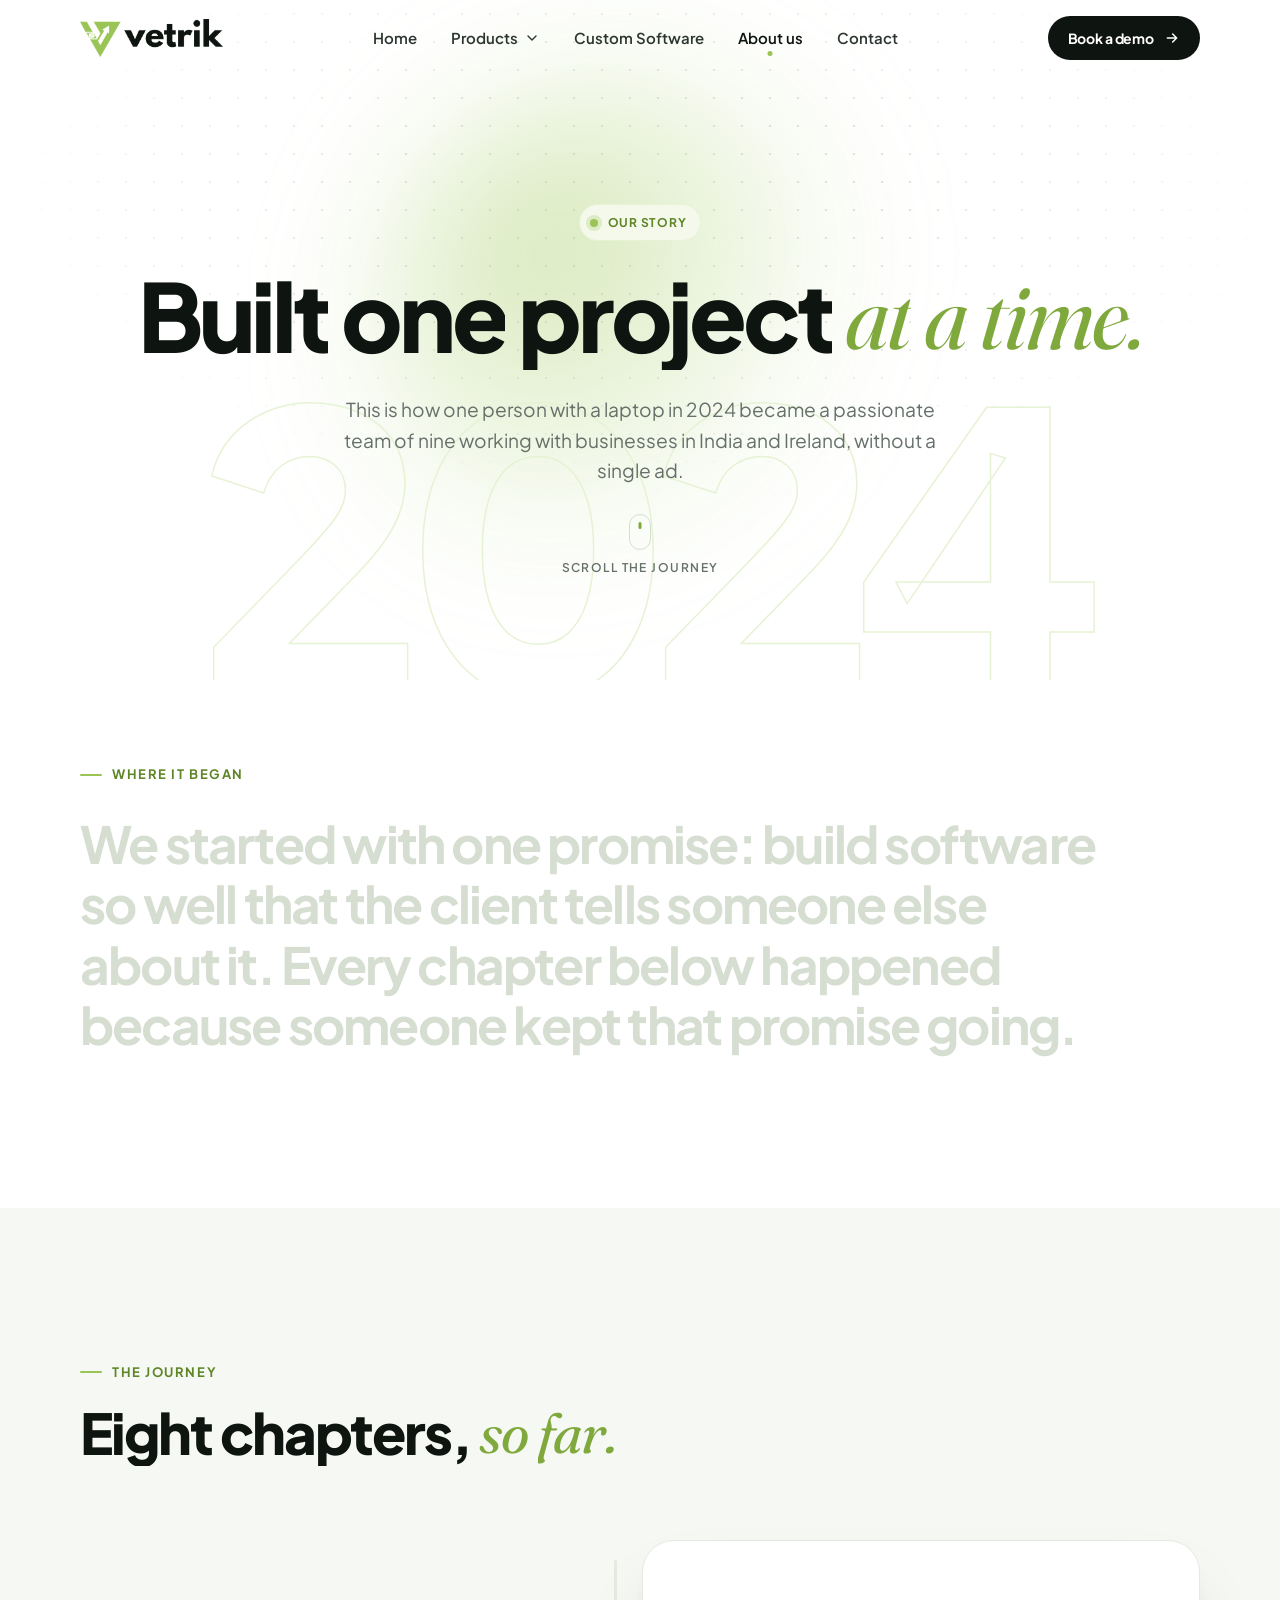
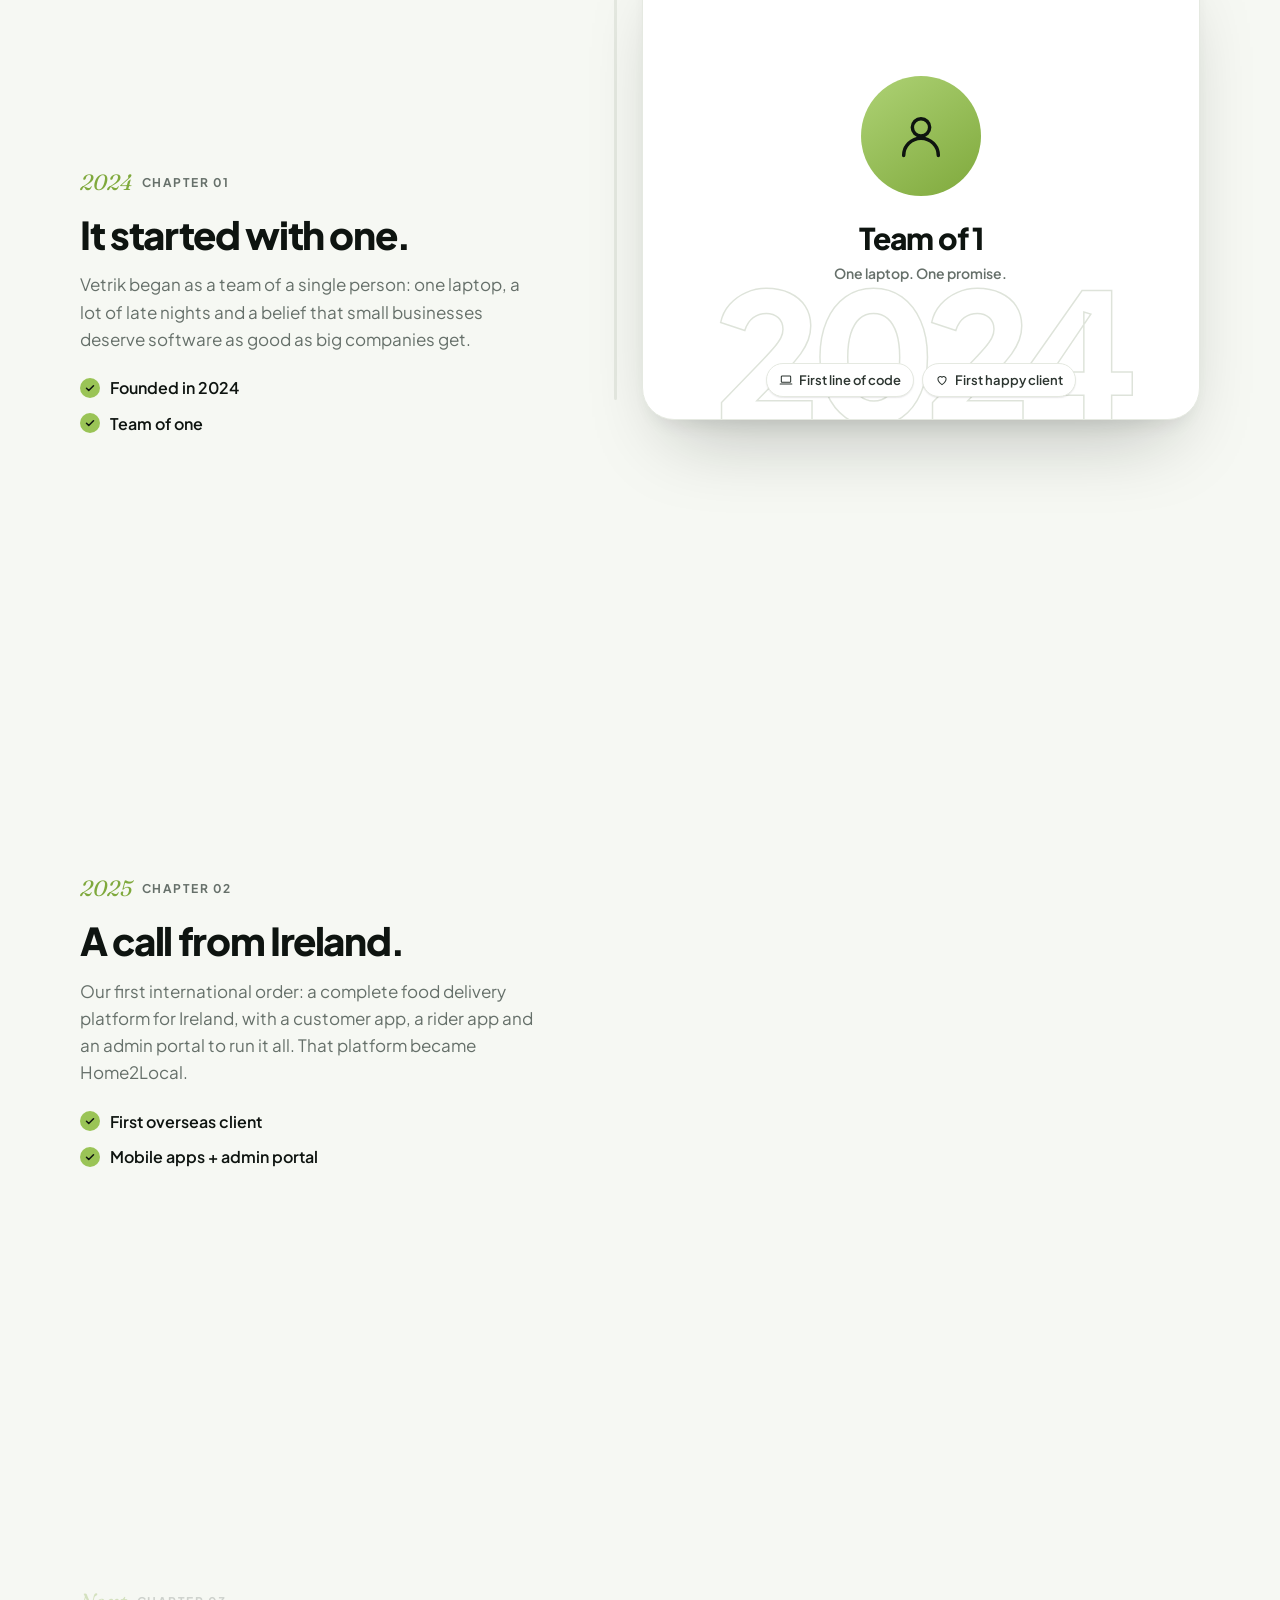
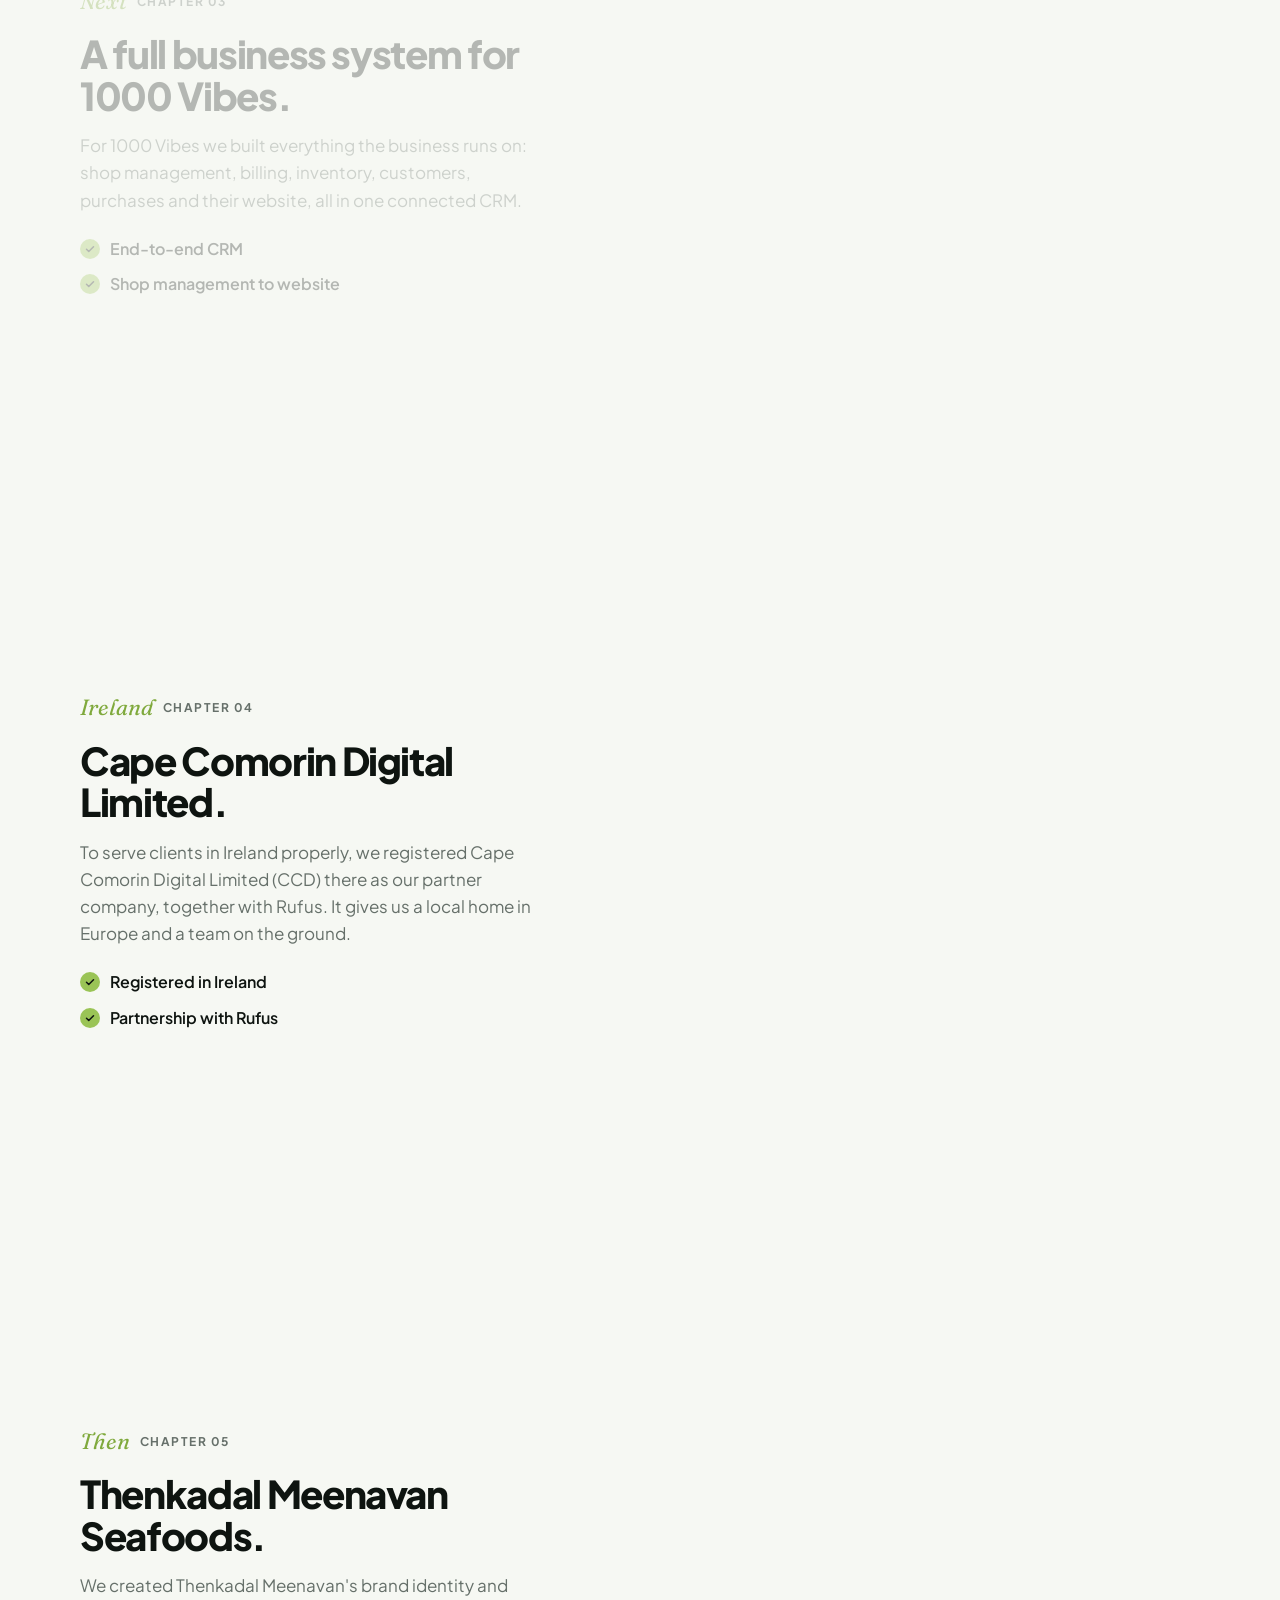
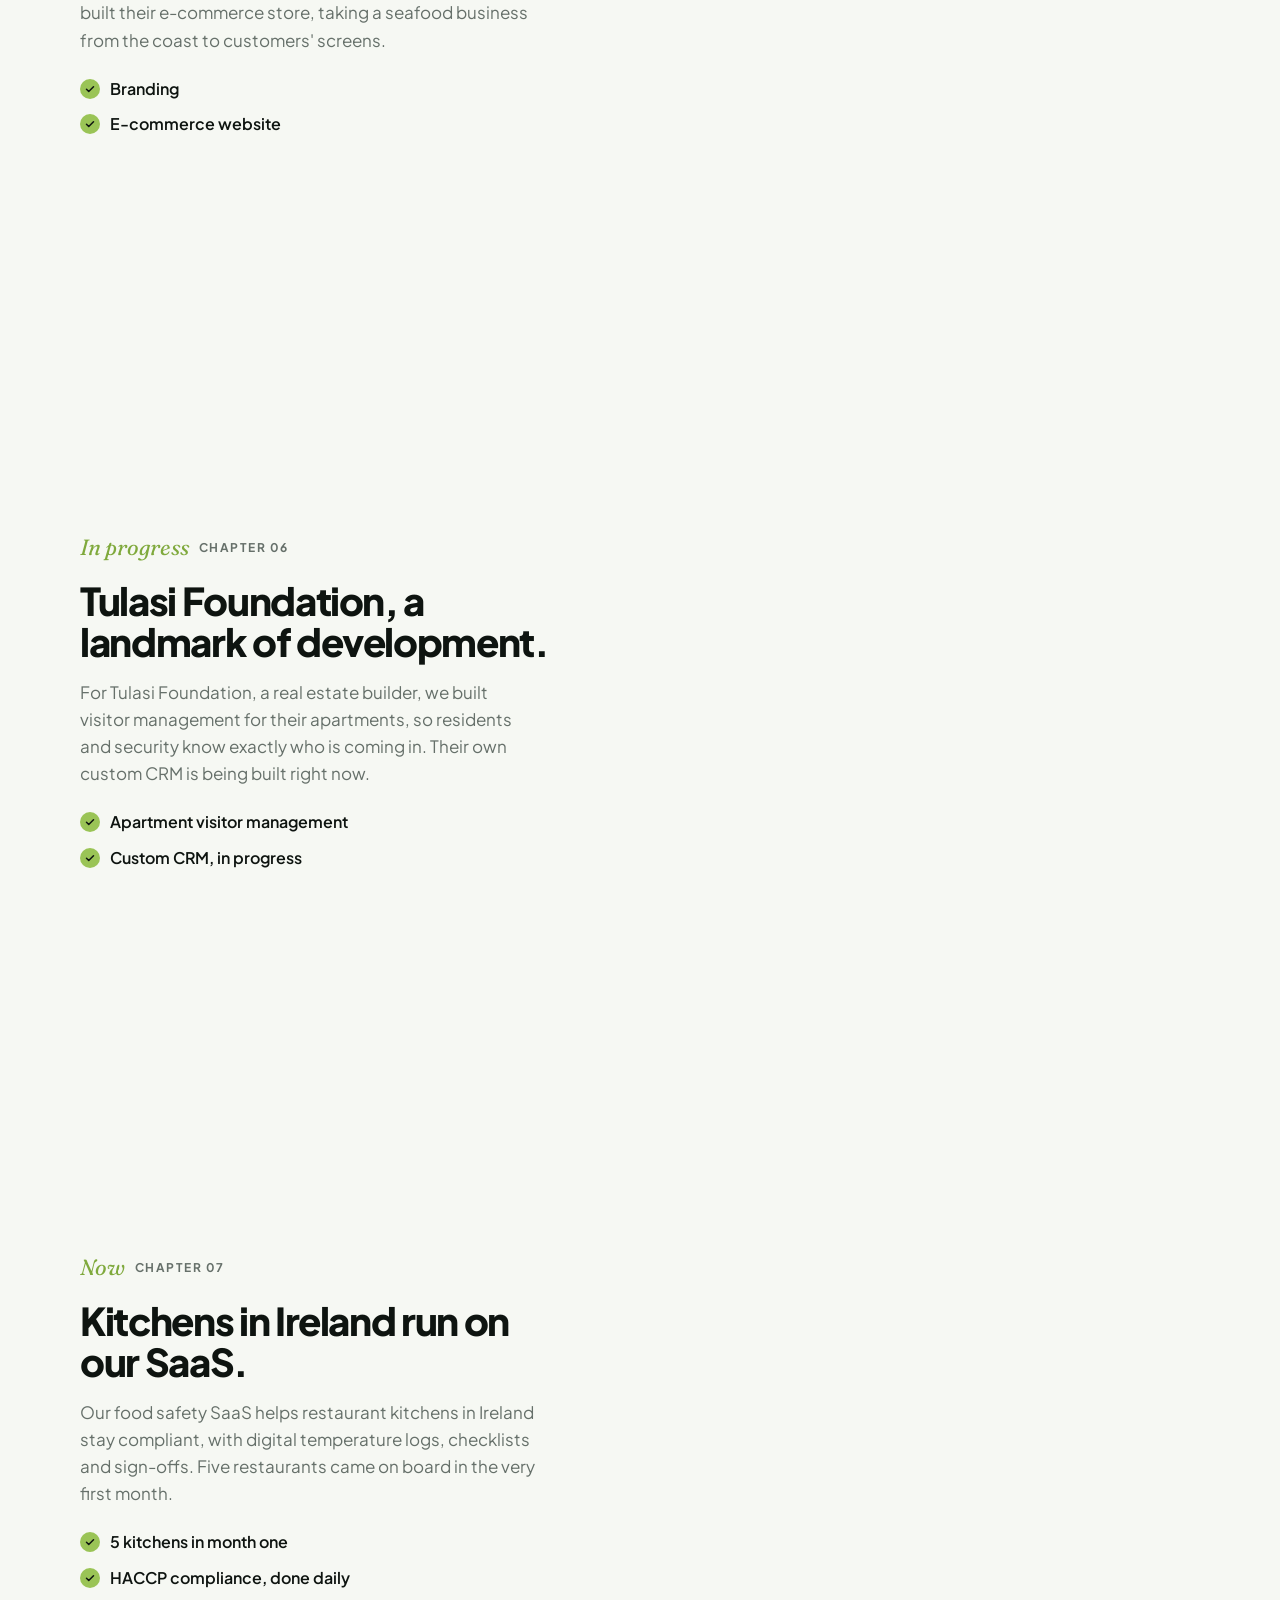
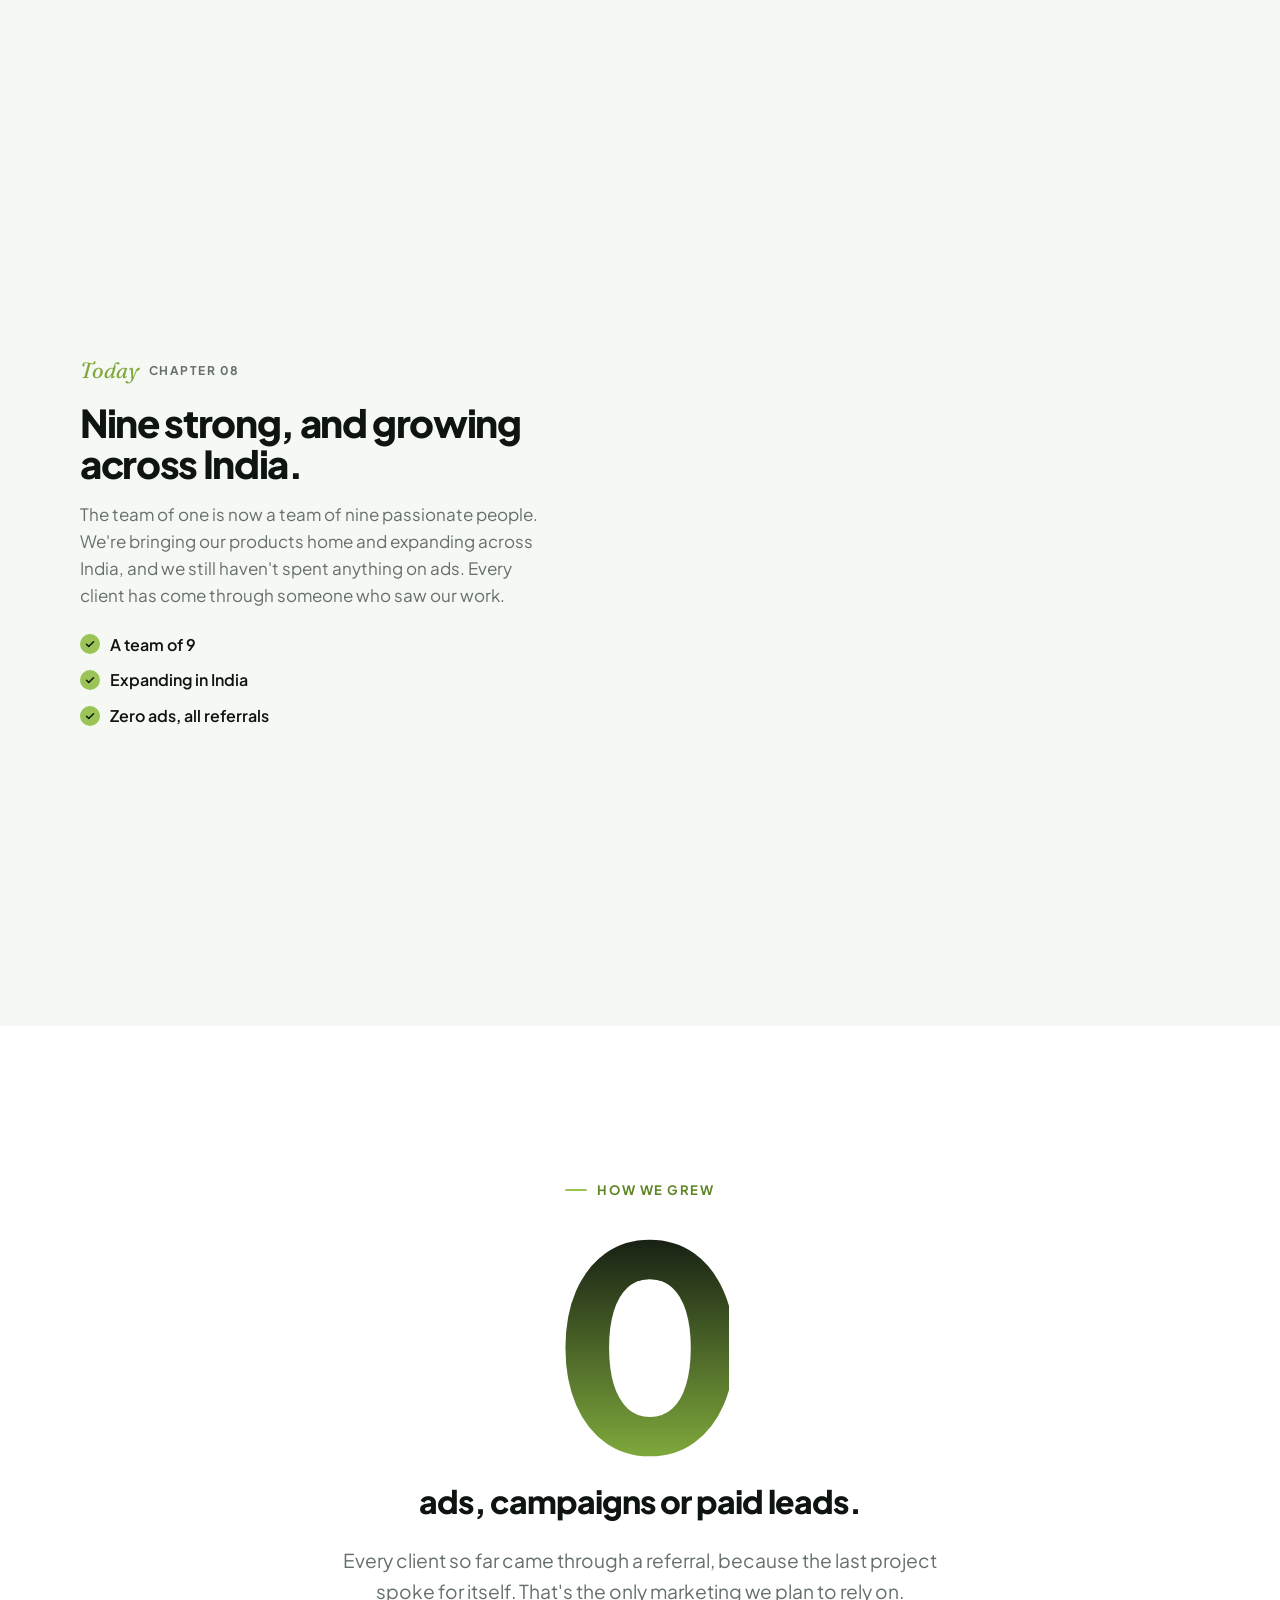
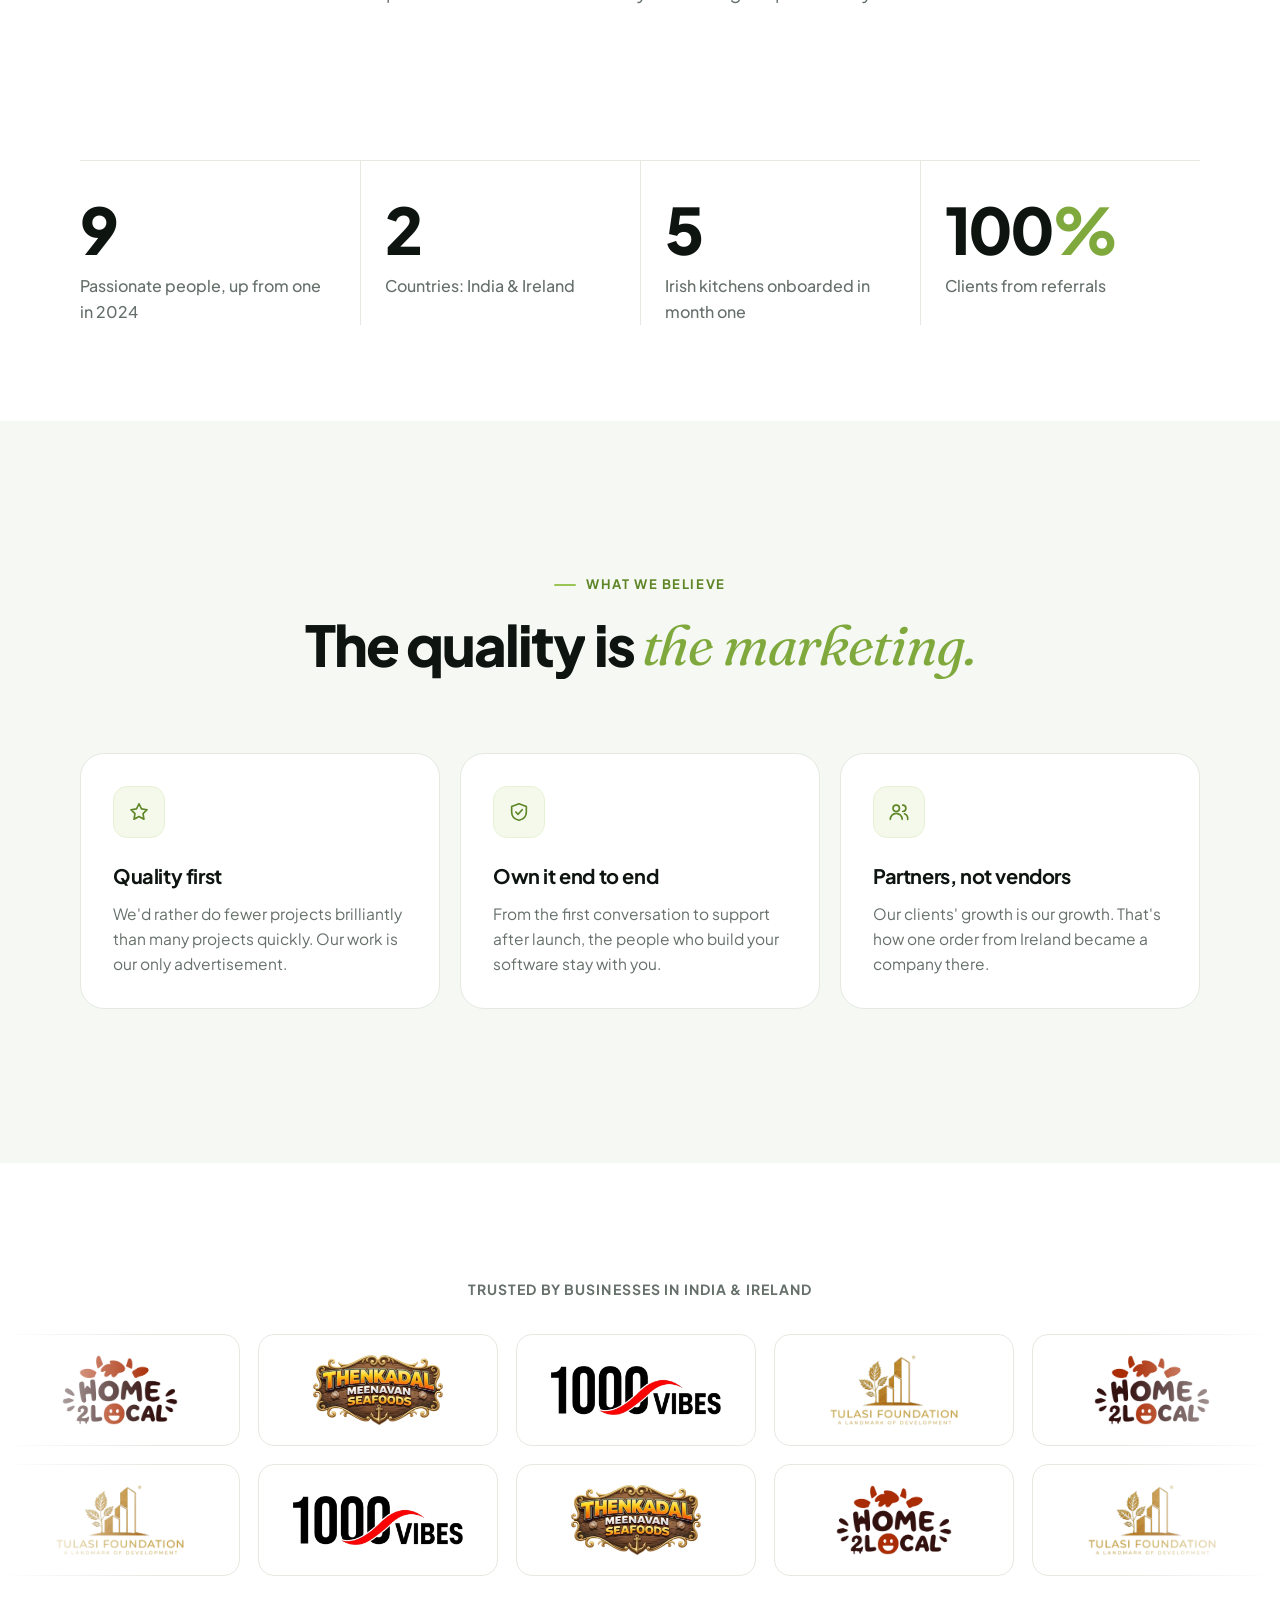
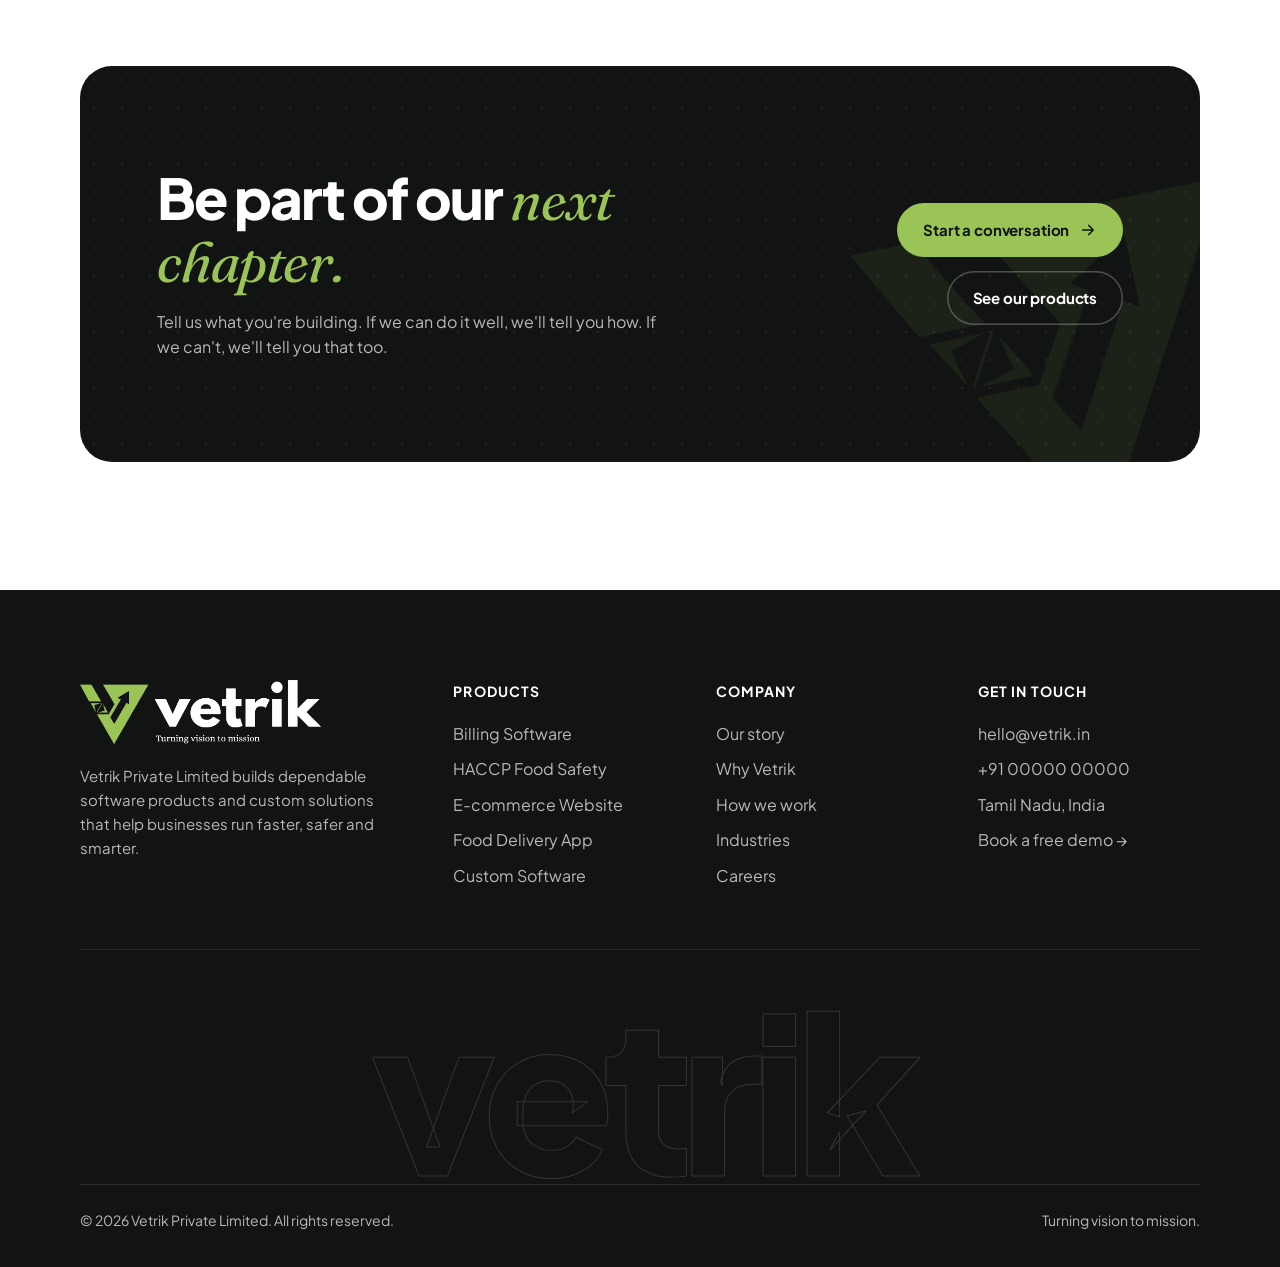
==== commit e810c310: "Add CCD and Tulasi logos, Tulasi chapter and team-of-nine ending - Real Tulasi Foundation logo (gold" ====
--- a/about.html
+++ b/about.html
@@ -53,7 +53,7 @@
   <div class="container hero__content">
     <span class="eyebrow eyebrow--pill" data-reveal="down">Our story</span>
     <h1 class="h-display hero__title" data-split>Built one project <span class="serif">at a time.</span></h1>
-    <p class="lead" data-reveal="up" style="--delay:450ms">This is how one person with a laptop in 2024 became a software team working with businesses in India and Ireland, without a single ad.</p>
+    <p class="lead" data-reveal="up" style="--delay:450ms">This is how one person with a laptop in 2024 became a passionate team of nine working with businesses in India and Ireland, without a single ad.</p>
     <a class="scroll-hint" href="#journey" data-reveal="up" style="--delay:700ms"><span></span>Scroll the journey</a>
   </div>
 </section>
@@ -71,7 +71,7 @@
   <div class="container">
     <div class="section-head">
       <span class="eyebrow" data-reveal="up">The journey</span>
-      <h2 class="h2" data-split>Seven chapters, <span class="serif accent">so far.</span></h2>
+      <h2 class="h2" data-split>Eight chapters, <span class="serif accent">so far.</span></h2>
     </div>
 
     <div class="story story--about" data-story>
@@ -96,8 +96,8 @@
         </div>
         <div class="story__step">
           <div class="chapter-year">Ireland <em>Chapter 04</em></div>
-          <h3>Cape Comrin Digital Limited.</h3>
-          <p>To serve clients in Ireland properly, we registered Cape Comrin Digital Limited (CCD) there as our partner company, together with Rufus. It gives us a local home in Europe and a team on the ground.</p>
+          <h3>Cape Comorin Digital Limited.</h3>
+          <p>To serve clients in Ireland properly, we registered Cape Comorin Digital Limited (CCD) there as our partner company, together with Rufus. It gives us a local home in Europe and a team on the ground.</p>
           <ul><li><span class="check"><svg width="12" height="12" viewBox="0 0 24 24" fill="none" stroke="currentColor" stroke-width="3.0" stroke-linecap="round" stroke-linejoin="round" aria-hidden="true"><path d="M5 12.5l4.5 4.5L19 7.5"/></svg></span>Registered in Ireland</li><li><span class="check"><svg width="12" height="12" viewBox="0 0 24 24" fill="none" stroke="currentColor" stroke-width="3.0" stroke-linecap="round" stroke-linejoin="round" aria-hidden="true"><path d="M5 12.5l4.5 4.5L19 7.5"/></svg></span>Partnership with Rufus</li></ul>
         </div>
         <div class="story__step">
@@ -107,16 +107,22 @@
           <ul><li><span class="check"><svg width="12" height="12" viewBox="0 0 24 24" fill="none" stroke="currentColor" stroke-width="3.0" stroke-linecap="round" stroke-linejoin="round" aria-hidden="true"><path d="M5 12.5l4.5 4.5L19 7.5"/></svg></span>Branding</li><li><span class="check"><svg width="12" height="12" viewBox="0 0 24 24" fill="none" stroke="currentColor" stroke-width="3.0" stroke-linecap="round" stroke-linejoin="round" aria-hidden="true"><path d="M5 12.5l4.5 4.5L19 7.5"/></svg></span>E-commerce website</li></ul>
         </div>
         <div class="story__step">
-          <div class="chapter-year">Now <em>Chapter 06</em></div>
+          <div class="chapter-year">In progress <em>Chapter 06</em></div>
+          <h3>Tulasi Foundation, a landmark of development.</h3>
+          <p>For Tulasi Foundation, a real estate builder, we built visitor management for their apartments, so residents and security know exactly who is coming in. Their own custom CRM is being built right now.</p>
+          <ul><li><span class="check"><svg width="12" height="12" viewBox="0 0 24 24" fill="none" stroke="currentColor" stroke-width="3.0" stroke-linecap="round" stroke-linejoin="round" aria-hidden="true"><path d="M5 12.5l4.5 4.5L19 7.5"/></svg></span>Apartment visitor management</li><li><span class="check"><svg width="12" height="12" viewBox="0 0 24 24" fill="none" stroke="currentColor" stroke-width="3.0" stroke-linecap="round" stroke-linejoin="round" aria-hidden="true"><path d="M5 12.5l4.5 4.5L19 7.5"/></svg></span>Custom CRM, in progress</li></ul>
+        </div>
+        <div class="story__step">
+          <div class="chapter-year">Now <em>Chapter 07</em></div>
           <h3>Kitchens in Ireland run on our SaaS.</h3>
           <p>Our food safety SaaS helps restaurant kitchens in Ireland stay compliant, with digital temperature logs, checklists and sign-offs. Five restaurants came on board in the very first month.</p>
           <ul><li><span class="check"><svg width="12" height="12" viewBox="0 0 24 24" fill="none" stroke="currentColor" stroke-width="3.0" stroke-linecap="round" stroke-linejoin="round" aria-hidden="true"><path d="M5 12.5l4.5 4.5L19 7.5"/></svg></span>5 kitchens in month one</li><li><span class="check"><svg width="12" height="12" viewBox="0 0 24 24" fill="none" stroke="currentColor" stroke-width="3.0" stroke-linecap="round" stroke-linejoin="round" aria-hidden="true"><path d="M5 12.5l4.5 4.5L19 7.5"/></svg></span>HACCP compliance, done daily</li></ul>
         </div>
         <div class="story__step">
-          <div class="chapter-year">Next <em>Chapter 07</em></div>
-          <h3>Growing across India.</h3>
-          <p>Now we're bringing the same products home and expanding across India. We still haven't spent anything on ads; every client has come through someone who saw our work.</p>
-          <ul><li><span class="check"><svg width="12" height="12" viewBox="0 0 24 24" fill="none" stroke="currentColor" stroke-width="3.0" stroke-linecap="round" stroke-linejoin="round" aria-hidden="true"><path d="M5 12.5l4.5 4.5L19 7.5"/></svg></span>Expanding in India</li><li><span class="check"><svg width="12" height="12" viewBox="0 0 24 24" fill="none" stroke="currentColor" stroke-width="3.0" stroke-linecap="round" stroke-linejoin="round" aria-hidden="true"><path d="M5 12.5l4.5 4.5L19 7.5"/></svg></span>Zero ads, all referrals</li></ul>
+          <div class="chapter-year">Today <em>Chapter 08</em></div>
+          <h3>Nine strong, and growing across India.</h3>
+          <p>The team of one is now a team of nine passionate people. We're bringing our products home and expanding across India, and we still haven't spent anything on ads. Every client has come through someone who saw our work.</p>
+          <ul><li><span class="check"><svg width="12" height="12" viewBox="0 0 24 24" fill="none" stroke="currentColor" stroke-width="3.0" stroke-linecap="round" stroke-linejoin="round" aria-hidden="true"><path d="M5 12.5l4.5 4.5L19 7.5"/></svg></span>A team of 9</li><li><span class="check"><svg width="12" height="12" viewBox="0 0 24 24" fill="none" stroke="currentColor" stroke-width="3.0" stroke-linecap="round" stroke-linejoin="round" aria-hidden="true"><path d="M5 12.5l4.5 4.5L19 7.5"/></svg></span>Expanding in India</li><li><span class="check"><svg width="12" height="12" viewBox="0 0 24 24" fill="none" stroke="currentColor" stroke-width="3.0" stroke-linecap="round" stroke-linejoin="round" aria-hidden="true"><path d="M5 12.5l4.5 4.5L19 7.5"/></svg></span>Zero ads, all referrals</li></ul>
         </div>
       </div>
 
@@ -176,14 +182,14 @@
           <div style="display:grid;gap:22px;justify-items:center;width:100%">
             <div class="partner">
               <div class="co pop">
-                <img class="co__mark" src="assets/img/mark.png" alt="" width="523" height="455">
+                <img class="co__logo" src="assets/img/logo-nav-dark.png" alt="Vetrik" width="451" height="120">
                 <b>Vetrik Private Limited</b>
                 <span class="flag flag--in" aria-label="India"><i style="background:#ff9933"></i><i style="background:#fff"></i><i style="background:#138808"></i></span>
               </div>
               <div class="link-line"><span></span><i><svg width="18" height="18" viewBox="0 0 24 24" fill="none" stroke="currentColor" stroke-width="2.0" stroke-linecap="round" stroke-linejoin="round" aria-hidden="true"><path d="M10 14a4 4 0 0 0 5.7 0l3-3a4 4 0 0 0-5.7-5.7l-1 1"/><path d="M14 10a4 4 0 0 0-5.7 0l-3 3a4 4 0 0 0 5.7 5.7l1-1"/></svg></i></div>
               <div class="co pop" style="--d:250ms">
-                <span class="co__mono">CCD</span>
-                <b>Cape Comrin Digital Limited</b>
+                <img class="co__logo" src="assets/img/clients/ccd-logo.png" alt="Cape Comorin Digital Limited (CCD)" width="600" height="182">
+                <b>Registered in Ireland</b>
                 <span class="flag" aria-label="Ireland"><i style="background:#169b62"></i><i style="background:#fff"></i><i style="background:#ff883e"></i></span>
               </div>
             </div>
@@ -201,7 +207,27 @@
           <div class="scene__caption"><span class="tag pop" style="--d:300ms"><svg width="14" height="14" viewBox="0 0 24 24" fill="none" stroke="currentColor" stroke-width="1.8" stroke-linecap="round" stroke-linejoin="round" aria-hidden="true"><path d="M12 3l2.7 5.6 6.1.9-4.4 4.3 1 6.1L12 17l-5.4 2.9 1-6.1L3.2 9.5l6.1-.9z"/></svg> Brand identity</span><span class="tag pop" style="--d:420ms"><svg width="14" height="14" viewBox="0 0 24 24" fill="none" stroke="currentColor" stroke-width="1.8" stroke-linecap="round" stroke-linejoin="round" aria-hidden="true"><circle cx="9" cy="20" r="1.5"/><circle cx="18" cy="20" r="1.5"/><path d="M2 3h3l2.5 12h11l2-8H6.2"/></svg> E-commerce store</span></div>
         </div></div>
 
-        <!-- 06: kitchens onboarded -->
+        <!-- 06: Tulasi Foundation -->
+        <div class="story__screen"><div class="scene scene--gold">
+          <div class="tulasi">
+            <img class="tulasi__logo pop" src="assets/img/clients/tulasi-foundation.png" alt="Tulasi Foundation" width="600" height="326" loading="lazy">
+            <div class="tulasi__cards">
+              <div class="tcard pop" style="--d:250ms">
+                <span class="tcard__icon"><svg width="20" height="20" viewBox="0 0 24 24" fill="none" stroke="currentColor" stroke-width="1.8" stroke-linecap="round" stroke-linejoin="round" aria-hidden="true"><circle cx="9" cy="8" r="3.5"/><path d="M2.5 20a6.5 6.5 0 0 1 13 0M16 4.5a3.5 3.5 0 0 1 0 7M18 14a6 6 0 0 1 3.5 6"/></svg></span>
+                <b>Visitor management</b><small>Apartment entry &amp; security</small>
+                <span class="chip chip--ok">● Live</span>
+              </div>
+              <div class="tcard pop" style="--d:400ms">
+                <span class="tcard__icon"><svg width="20" height="20" viewBox="0 0 24 24" fill="none" stroke="currentColor" stroke-width="1.8" stroke-linecap="round" stroke-linejoin="round" aria-hidden="true"><path d="M12 3l9 5-9 5-9-5z"/><path d="M3 13l9 5 9-5"/></svg></span>
+                <b>Custom CRM</b><small>Sales, leads &amp; customers</small>
+                <span class="chip chip--warn">In progress</span>
+                <span class="tcard__build"><i></i></span>
+              </div>
+            </div>
+          </div>
+        </div></div>
+
+        <!-- 07: kitchens onboarded -->
         <div class="story__screen"><div class="scene scene--tint">
           <div class="kitchens">
             <div class="kitchens__count pop">5<small>restaurant kitchens onboarded in the first month</small></div>
@@ -216,15 +242,22 @@
           </div>
         </div></div>
 
-        <!-- 07: growing in India -->
+        <!-- 08: team of nine -->
         <div class="story__screen"><div class="scene scene--dark">
-          <div class="grow">
-            <svg viewBox="0 0 260 150" aria-hidden="true">
-              <path class="grow__arrow" d="M10 140 L80 95 L120 115 L240 20"/>
-              <path class="grow__arrow" d="M200 20 L240 20 L240 60"/>
-            </svg>
-            <div class="grow__title pop" style="--d:600ms">Next chapter:<br>all of India.</div>
-            <span class="zero-ads pop" style="--d:800ms"><svg width="16" height="16" viewBox="0 0 24 24" fill="none" stroke="currentColor" stroke-width="2.2" stroke-linecap="round" stroke-linejoin="round" aria-hidden="true"><path d="M12 20s-7-4.4-7-10a4 4 0 0 1 7-2.6A4 4 0 0 1 19 10c0 5.6-7 10-7 10z"/></svg> ₹0 spent on ads</span>
+          <div class="team9">
+            <div class="team9__grid">
+              <span class="member" style="--d:150ms"><svg width="20" height="20" viewBox="0 0 24 24" fill="none" stroke="currentColor" stroke-width="1.8" stroke-linecap="round" stroke-linejoin="round" aria-hidden="true"><circle cx="12" cy="8" r="4"/><path d="M4 21a8 8 0 0 1 16 0"/></svg></span>
+              <span class="member" style="--d:260ms"><svg width="20" height="20" viewBox="0 0 24 24" fill="none" stroke="currentColor" stroke-width="1.8" stroke-linecap="round" stroke-linejoin="round" aria-hidden="true"><circle cx="12" cy="8" r="4"/><path d="M4 21a8 8 0 0 1 16 0"/></svg></span>
+              <span class="member" style="--d:370ms"><svg width="20" height="20" viewBox="0 0 24 24" fill="none" stroke="currentColor" stroke-width="1.8" stroke-linecap="round" stroke-linejoin="round" aria-hidden="true"><circle cx="12" cy="8" r="4"/><path d="M4 21a8 8 0 0 1 16 0"/></svg></span>
+              <span class="member" style="--d:480ms"><svg width="20" height="20" viewBox="0 0 24 24" fill="none" stroke="currentColor" stroke-width="1.8" stroke-linecap="round" stroke-linejoin="round" aria-hidden="true"><circle cx="12" cy="8" r="4"/><path d="M4 21a8 8 0 0 1 16 0"/></svg></span>
+              <span class="member" style="--d:590ms"><svg width="20" height="20" viewBox="0 0 24 24" fill="none" stroke="currentColor" stroke-width="1.8" stroke-linecap="round" stroke-linejoin="round" aria-hidden="true"><circle cx="12" cy="8" r="4"/><path d="M4 21a8 8 0 0 1 16 0"/></svg></span>
+              <span class="member" style="--d:700ms"><svg width="20" height="20" viewBox="0 0 24 24" fill="none" stroke="currentColor" stroke-width="1.8" stroke-linecap="round" stroke-linejoin="round" aria-hidden="true"><circle cx="12" cy="8" r="4"/><path d="M4 21a8 8 0 0 1 16 0"/></svg></span>
+              <span class="member" style="--d:810ms"><svg width="20" height="20" viewBox="0 0 24 24" fill="none" stroke="currentColor" stroke-width="1.8" stroke-linecap="round" stroke-linejoin="round" aria-hidden="true"><circle cx="12" cy="8" r="4"/><path d="M4 21a8 8 0 0 1 16 0"/></svg></span>
+              <span class="member" style="--d:920ms"><svg width="20" height="20" viewBox="0 0 24 24" fill="none" stroke="currentColor" stroke-width="1.8" stroke-linecap="round" stroke-linejoin="round" aria-hidden="true"><circle cx="12" cy="8" r="4"/><path d="M4 21a8 8 0 0 1 16 0"/></svg></span>
+              <span class="member" style="--d:1030ms"><svg width="20" height="20" viewBox="0 0 24 24" fill="none" stroke="currentColor" stroke-width="1.8" stroke-linecap="round" stroke-linejoin="round" aria-hidden="true"><circle cx="12" cy="8" r="4"/><path d="M4 21a8 8 0 0 1 16 0"/></svg></span>
+            </div>
+            <div class="grow__title pop" style="--d:1200ms">From 1 to 9.<br><span>Next chapter: all of India.</span></div>
+            <span class="zero-ads pop" style="--d:1400ms"><svg width="16" height="16" viewBox="0 0 24 24" fill="none" stroke="currentColor" stroke-width="2.2" stroke-linecap="round" stroke-linejoin="round" aria-hidden="true"><path d="M12 20s-7-4.4-7-10a4 4 0 0 1 7-2.6A4 4 0 0 1 19 10c0 5.6-7 10-7 10z"/></svg> ₹0 spent on ads</span>
           </div>
         </div></div>
       </div>
@@ -247,7 +280,7 @@
 <section class="section--tight" style="padding-top:0">
   <div class="container">
     <div class="stats" data-stagger="120">
-      <div class="stat" data-reveal="up"><div class="stat__value"><span data-count="2024">2024</span></div><div class="stat__label">The year we started, as a team of one</div></div>
+      <div class="stat" data-reveal="up"><div class="stat__value"><span data-count="9">9</span></div><div class="stat__label">Passionate people, up from one in 2024</div></div>
       <div class="stat" data-reveal="up"><div class="stat__value"><span data-count="2">2</span></div><div class="stat__label">Countries: India &amp; Ireland</div></div>
       <div class="stat" data-reveal="up"><div class="stat__value"><span data-count="5">5</span></div><div class="stat__label">Irish kitchens onboarded in month one</div></div>
       <div class="stat" data-reveal="up"><div class="stat__value"><span data-count="100">100</span><em>%</em></div><div class="stat__label">Clients from referrals</div></div>
@@ -280,34 +313,34 @@
         <div class="logo-card"><img src="assets/img/home2local-logo.png" alt="Home2Local" width="600" height="362" loading="lazy"></div>
         <div class="logo-card"><img src="assets/img/clients/thenkadal-meenavan.png" alt="Thenkadal Meenavan Seafoods" width="520" height="278" loading="lazy"></div>
         <div class="logo-card"><img src="assets/img/clients/1000-vibes.png" alt="1000 Vibes" width="600" height="172" loading="lazy"></div>
-        <div class="logo-card"><img src="assets/img/clients/tulasi-foundation.svg" alt="Tulasi Foundation" width="240" height="64" loading="lazy"></div>
+        <div class="logo-card"><img src="assets/img/clients/tulasi-foundation.png" alt="Tulasi Foundation" width="600" height="326" loading="lazy"></div>
         <div class="logo-card" aria-hidden="true"><img src="assets/img/home2local-logo.png" alt="" width="600" height="362" loading="lazy"></div>
         <div class="logo-card" aria-hidden="true"><img src="assets/img/clients/thenkadal-meenavan.png" alt="" width="520" height="278" loading="lazy"></div>
         <div class="logo-card" aria-hidden="true"><img src="assets/img/clients/1000-vibes.png" alt="" width="600" height="172" loading="lazy"></div>
-        <div class="logo-card" aria-hidden="true"><img src="assets/img/clients/tulasi-foundation.svg" alt="" width="240" height="64" loading="lazy"></div>
+        <div class="logo-card" aria-hidden="true"><img src="assets/img/clients/tulasi-foundation.png" alt="" width="600" height="326" loading="lazy"></div>
         <div class="logo-card" aria-hidden="true"><img src="assets/img/home2local-logo.png" alt="" width="600" height="362" loading="lazy"></div>
         <div class="logo-card" aria-hidden="true"><img src="assets/img/clients/thenkadal-meenavan.png" alt="" width="520" height="278" loading="lazy"></div>
         <div class="logo-card" aria-hidden="true"><img src="assets/img/clients/1000-vibes.png" alt="" width="600" height="172" loading="lazy"></div>
-        <div class="logo-card" aria-hidden="true"><img src="assets/img/clients/tulasi-foundation.svg" alt="" width="240" height="64" loading="lazy"></div>
+        <div class="logo-card" aria-hidden="true"><img src="assets/img/clients/tulasi-foundation.png" alt="" width="600" height="326" loading="lazy"></div>
         <div class="logo-card" aria-hidden="true"><img src="assets/img/home2local-logo.png" alt="" width="600" height="362" loading="lazy"></div>
         <div class="logo-card" aria-hidden="true"><img src="assets/img/clients/thenkadal-meenavan.png" alt="" width="520" height="278" loading="lazy"></div>
         <div class="logo-card" aria-hidden="true"><img src="assets/img/clients/1000-vibes.png" alt="" width="600" height="172" loading="lazy"></div>
-        <div class="logo-card" aria-hidden="true"><img src="assets/img/clients/tulasi-foundation.svg" alt="" width="240" height="64" loading="lazy"></div>
+        <div class="logo-card" aria-hidden="true"><img src="assets/img/clients/tulasi-foundation.png" alt="" width="600" height="326" loading="lazy"></div>
       </div></div>
     <div class="logo-row logo-row--reverse" aria-hidden="true"><div class="logo-row__track">
-        <div class="logo-card"><img src="assets/img/clients/tulasi-foundation.svg" alt="" width="240" height="64" loading="lazy"></div>
+        <div class="logo-card"><img src="assets/img/clients/tulasi-foundation.png" alt="" width="600" height="326" loading="lazy"></div>
         <div class="logo-card"><img src="assets/img/clients/1000-vibes.png" alt="" width="600" height="172" loading="lazy"></div>
         <div class="logo-card"><img src="assets/img/clients/thenkadal-meenavan.png" alt="" width="520" height="278" loading="lazy"></div>
         <div class="logo-card"><img src="assets/img/home2local-logo.png" alt="" width="600" height="362" loading="lazy"></div>
-        <div class="logo-card"><img src="assets/img/clients/tulasi-foundation.svg" alt="" width="240" height="64" loading="lazy"></div>
+        <div class="logo-card"><img src="assets/img/clients/tulasi-foundation.png" alt="" width="600" height="326" loading="lazy"></div>
         <div class="logo-card"><img src="assets/img/clients/1000-vibes.png" alt="" width="600" height="172" loading="lazy"></div>
         <div class="logo-card"><img src="assets/img/clients/thenkadal-meenavan.png" alt="" width="520" height="278" loading="lazy"></div>
         <div class="logo-card"><img src="assets/img/home2local-logo.png" alt="" width="600" height="362" loading="lazy"></div>
-        <div class="logo-card"><img src="assets/img/clients/tulasi-foundation.svg" alt="" width="240" height="64" loading="lazy"></div>
+        <div class="logo-card"><img src="assets/img/clients/tulasi-foundation.png" alt="" width="600" height="326" loading="lazy"></div>
         <div class="logo-card"><img src="assets/img/clients/1000-vibes.png" alt="" width="600" height="172" loading="lazy"></div>
         <div class="logo-card"><img src="assets/img/clients/thenkadal-meenavan.png" alt="" width="520" height="278" loading="lazy"></div>
         <div class="logo-card"><img src="assets/img/home2local-logo.png" alt="" width="600" height="362" loading="lazy"></div>
-        <div class="logo-card"><img src="assets/img/clients/tulasi-foundation.svg" alt="" width="240" height="64" loading="lazy"></div>
+        <div class="logo-card"><img src="assets/img/clients/tulasi-foundation.png" alt="" width="600" height="326" loading="lazy"></div>
         <div class="logo-card"><img src="assets/img/clients/1000-vibes.png" alt="" width="600" height="172" loading="lazy"></div>
         <div class="logo-card"><img src="assets/img/clients/thenkadal-meenavan.png" alt="" width="520" height="278" loading="lazy"></div>
         <div class="logo-card"><img src="assets/img/home2local-logo.png" alt="" width="600" height="362" loading="lazy"></div>
--- a/assets/css/style.css
+++ b/assets/css/style.css
@@ -866,34 +866,6 @@
 .hero--story .scroll-hint { margin-top: 30px; }
 @media (max-width: 860px) { .hero__facts { grid-template-columns: 1fr 1fr; } }
 
-/* Product card artwork (replaces screenshots on the home page) */
-.art { position: relative; aspect-ratio: 1 / 1; max-width: 420px; margin: 0 auto; display: grid; place-items: center; }
-.art__ring { position: absolute; inset: 8%; border-radius: 50%; border: 1.5px dashed var(--line-2); animation: spin 40s linear infinite; }
-.art__ring--2 { inset: 24%; border-style: solid; border-color: var(--brand-100); animation-duration: 60s; animation-direction: reverse; }
-.art__core {
-  position: relative; width: 38%; aspect-ratio: 1; border-radius: 30%; display: grid; place-items: center;
-  background: linear-gradient(145deg, var(--brand-400), var(--brand-600)); color: var(--ink);
-  box-shadow: 0 30px 60px -20px rgba(94, 133, 38, .6), inset 0 2px 0 rgba(255, 255, 255, .4);
-  transform: scale(.6) rotate(-12deg); opacity: 0; transition: transform 1s var(--ease), opacity .6s;
-}
-.art.is-in .art__core { transform: none; opacity: 1; }
-.art__chip {
-  position: absolute; display: inline-flex; align-items: center; gap: 8px; white-space: nowrap;
-  padding: 10px 14px; border-radius: 999px; background: #fff; border: 1px solid var(--line);
-  box-shadow: var(--shadow); font-size: 13px; font-weight: 700; color: var(--ink);
-  opacity: 0; transform: translateY(14px) scale(.9); transition: opacity .6s var(--ease), transform .8s var(--ease);
-}
-.art__chip svg { color: var(--brand-700); }
-.art__chip--1 { top: 10%; left: 2%; transition-delay: .3s; }
-.art__chip--2 { top: 44%; right: -2%; transition-delay: .45s; }
-.art__chip--3 { bottom: 10%; left: 10%; transition-delay: .6s; }
-.art.is-in .art__chip { opacity: 1; transform: none; animation: bob 6s ease-in-out infinite; }
-.art.is-in .art__chip--2 { animation-delay: -2s; }
-.art.is-in .art__chip--3 { animation-delay: -4s; }
-.art--dark .art__ring { border-color: rgba(255, 255, 255, .18); }
-.art--dark .art__ring--2 { border-color: rgba(154, 196, 86, .3); }
-@media (max-width: 860px) { .art { max-width: 340px; } .art__chip { font-size: 12px; padding: 8px 12px; } }
-
 /* Milestones teaser */
 .milestones { display: grid; grid-template-columns: repeat(4, 1fr); gap: 24px; position: relative; padding-top: 34px; margin: 0; list-style: none; }
 .milestones::before {
@@ -1015,8 +987,6 @@
 .flag { display: flex; width: 42px; height: 28px; border-radius: 5px; overflow: hidden; box-shadow: 0 0 0 1px var(--line); }
 .flag i { flex: 1; }
 .flag--in { flex-direction: column; }
-.co__mark { height: 34px; width: auto; }
-.co__mono { width: 44px; height: 44px; border-radius: 12px; display: grid; place-items: center; background: #169b62; color: #fff; font-weight: 800; font-size: 14px; letter-spacing: .02em; }
 .link-line { position: relative; width: 60px; height: 2px; background: rgba(255, 255, 255, .2); }
 .link-line span { position: absolute; inset: 0; background: var(--brand); transform: scaleX(0); transform-origin: 0 50%; transition: transform 1.2s var(--ease) .5s; }
 .story__screen.is-active .link-line span { transform: scaleX(1); }
@@ -1024,6 +994,33 @@
   position: absolute; left: 50%; top: 50%; transform: translate(-50%, -50%); width: 40px; height: 40px; border-radius: 50%;
   display: grid; place-items: center; background: var(--brand); color: var(--ink); font-style: normal;
 }
+
+.co__logo { height: 38px; width: auto; max-width: 100%; object-fit: contain; }
+
+/* Scene 6: Tulasi Foundation */
+.scene--gold { background: radial-gradient(circle at 50% 0%, #fffaf0, #f6efdc); border-color: #eadfbf; }
+.tulasi { display: grid; gap: 22px; justify-items: center; width: 100%; }
+.tulasi__logo { width: min(64%, 300px); height: auto; }
+.tulasi__cards { display: grid; grid-template-columns: 1fr 1fr; gap: 12px; width: 100%; max-width: 440px; }
+.tcard { position: relative; overflow: hidden; display: grid; gap: 4px; justify-items: start; padding: 16px; border-radius: 16px; background: #fff; border: 1px solid #eadfbf; box-shadow: var(--shadow); }
+.tcard__icon { width: 36px; height: 36px; border-radius: 10px; display: grid; place-items: center; background: #1f4d36; color: #f0d58a; margin-bottom: 6px; }
+.tcard b { font-size: 15px; }
+.tcard small { color: var(--muted); font-weight: 600; font-size: 12px; margin-bottom: 6px; }
+.tcard__build { position: absolute; left: 0; right: 0; bottom: 0; height: 4px; background: #f3ead2; overflow: hidden; }
+.tcard__build i { position: absolute; top: 0; bottom: 0; width: 40%; background: #c9a24a; animation: building 1.8s var(--ease-in-out) infinite; }
+@keyframes building { 0% { left: -40%; } 100% { left: 100%; } }
+
+/* Scene 8: team of nine */
+.team9 { display: grid; gap: 18px; justify-items: center; text-align: center; }
+.team9__grid { display: grid; grid-template-columns: repeat(3, 1fr); gap: 10px; }
+.member {
+  width: 54px; height: 54px; border-radius: 50%; display: grid; place-items: center;
+  border: 1.5px dashed rgba(255, 255, 255, .25); color: rgba(255, 255, 255, .3);
+  transition: background .5s var(--ease), color .5s, border-color .5s, transform .6s var(--ease); transition-delay: var(--d);
+}
+.member:first-child { background: var(--brand); border: 1.5px solid var(--brand); color: var(--ink); }
+.story__screen.is-active .member { background: var(--brand); border: 1.5px solid var(--brand); color: var(--ink); transform: scale(1.04); }
+.grow__title span { display: block; font-size: .55em; font-weight: 700; color: rgba(255, 255, 255, .7); margin-top: 6px; letter-spacing: -.01em; }
 
 /* Scene 5: Thenkadal */
 .sea { position: absolute; left: 0; right: 0; bottom: 0; height: 38%; z-index: -1; overflow: hidden; }
@@ -1068,6 +1065,10 @@
   .link-line { width: 34px; }
   .link-line i { width: 30px; height: 30px; }
   .kitchens__grid { gap: 6px; }
+  .member { width: 40px; height: 40px; }
+  .team9 { gap: 12px; }
+  .tcard { padding: 12px; }
+  .tcard b { font-size: 13px; }
   .order-card { bottom: 14px; padding: 10px 12px; }
   .order-card img { height: 36px; }
 }
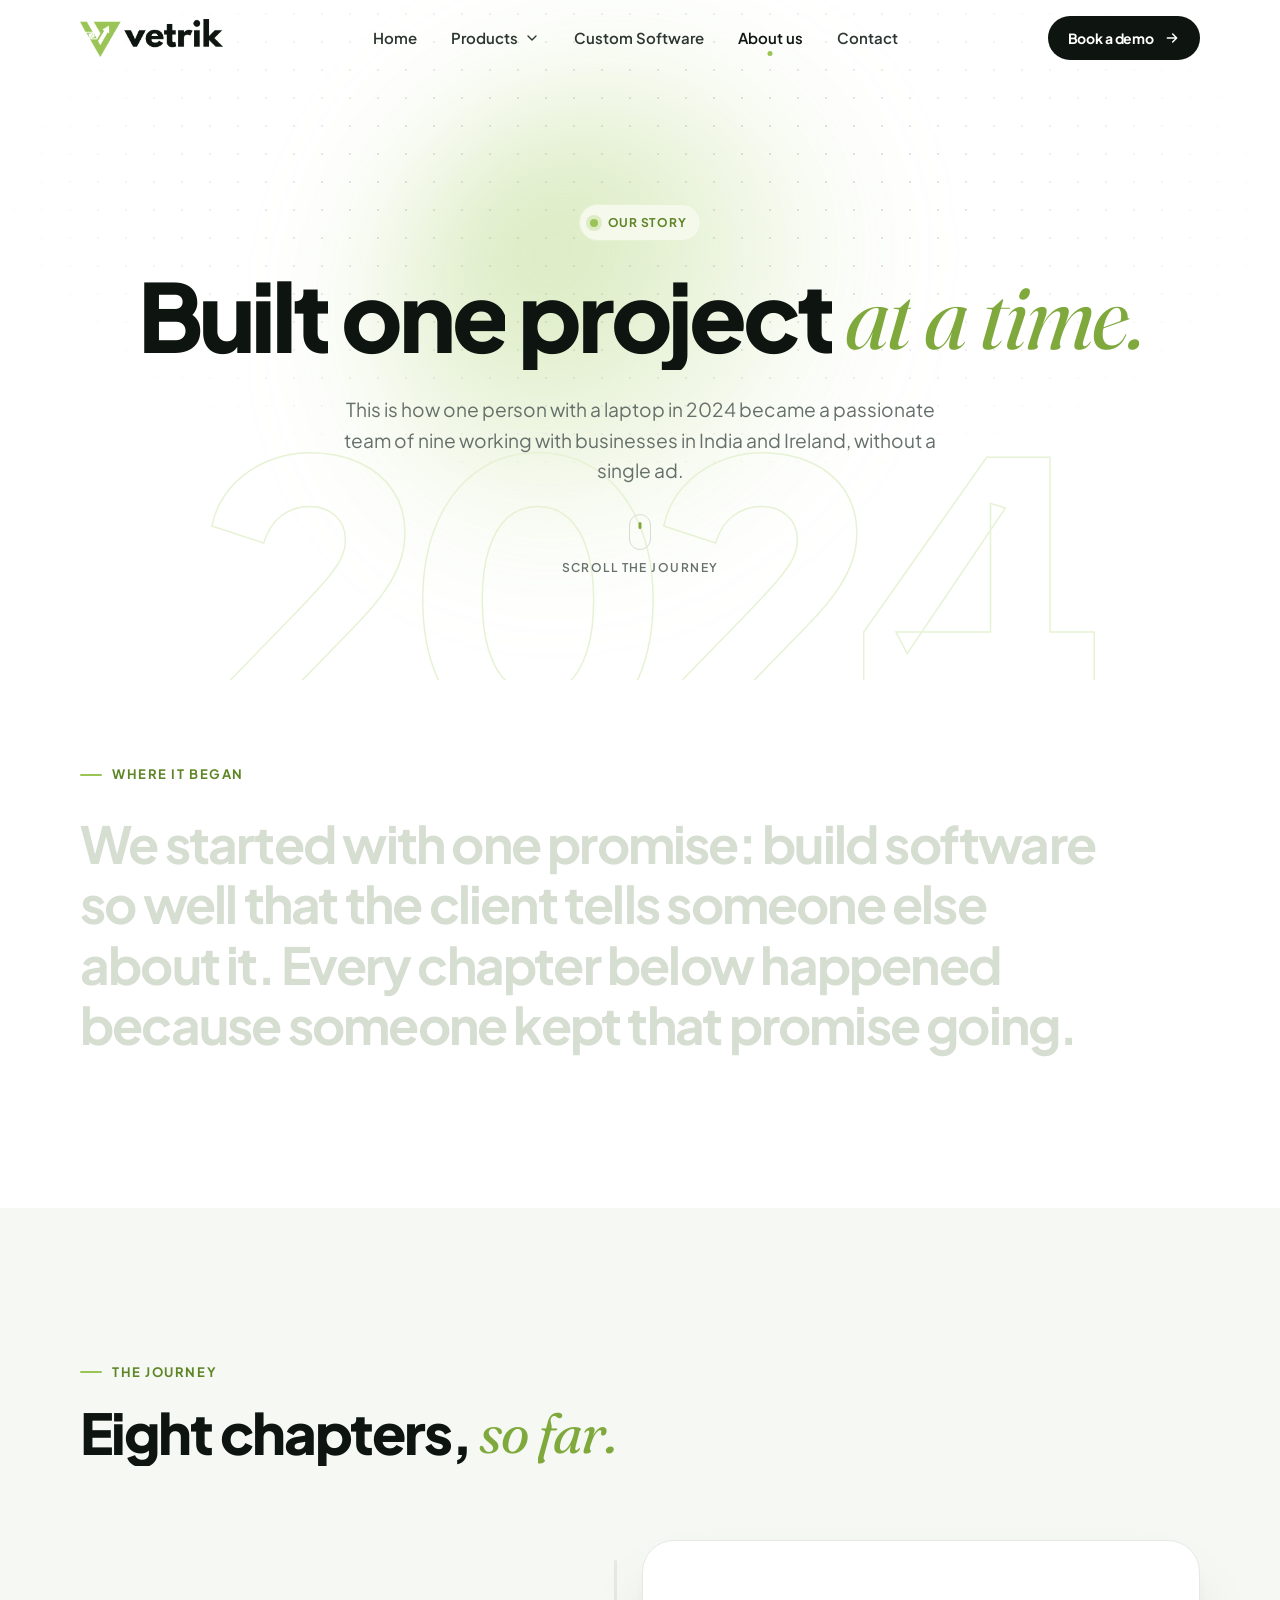
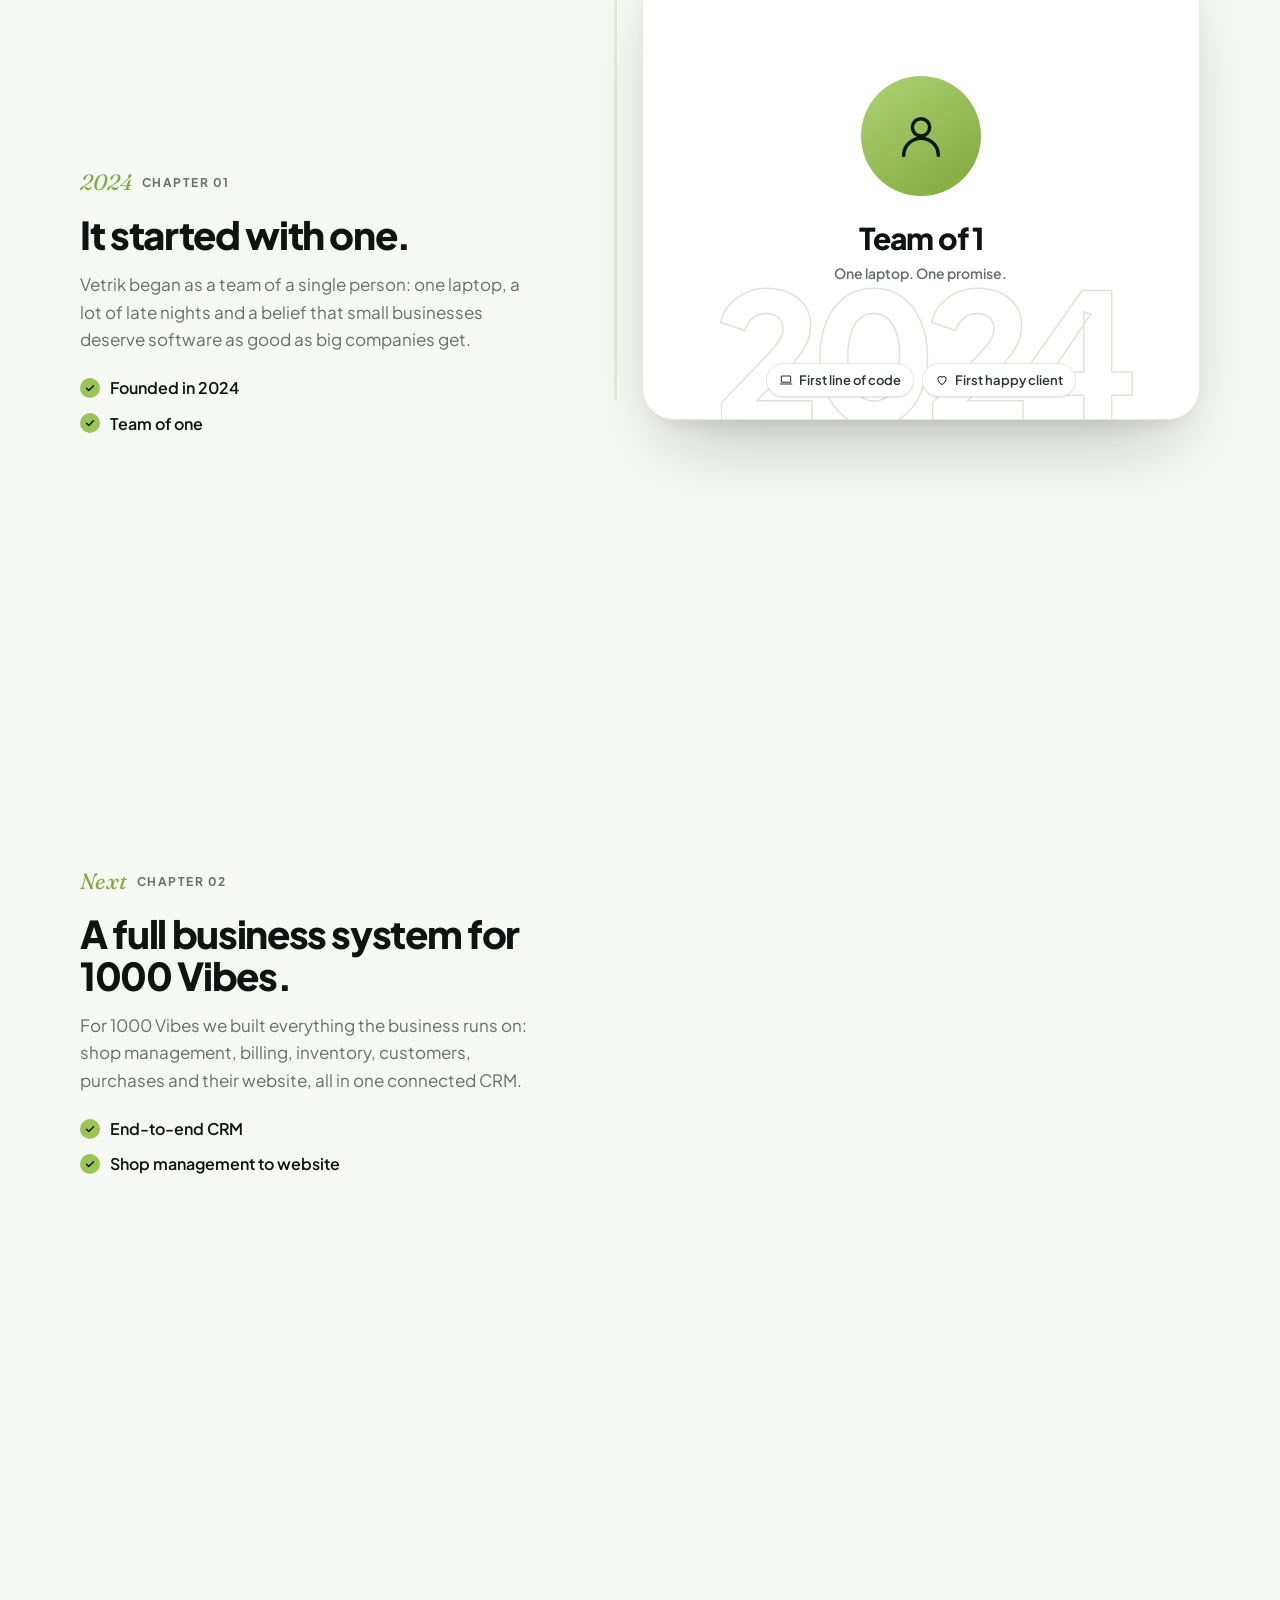
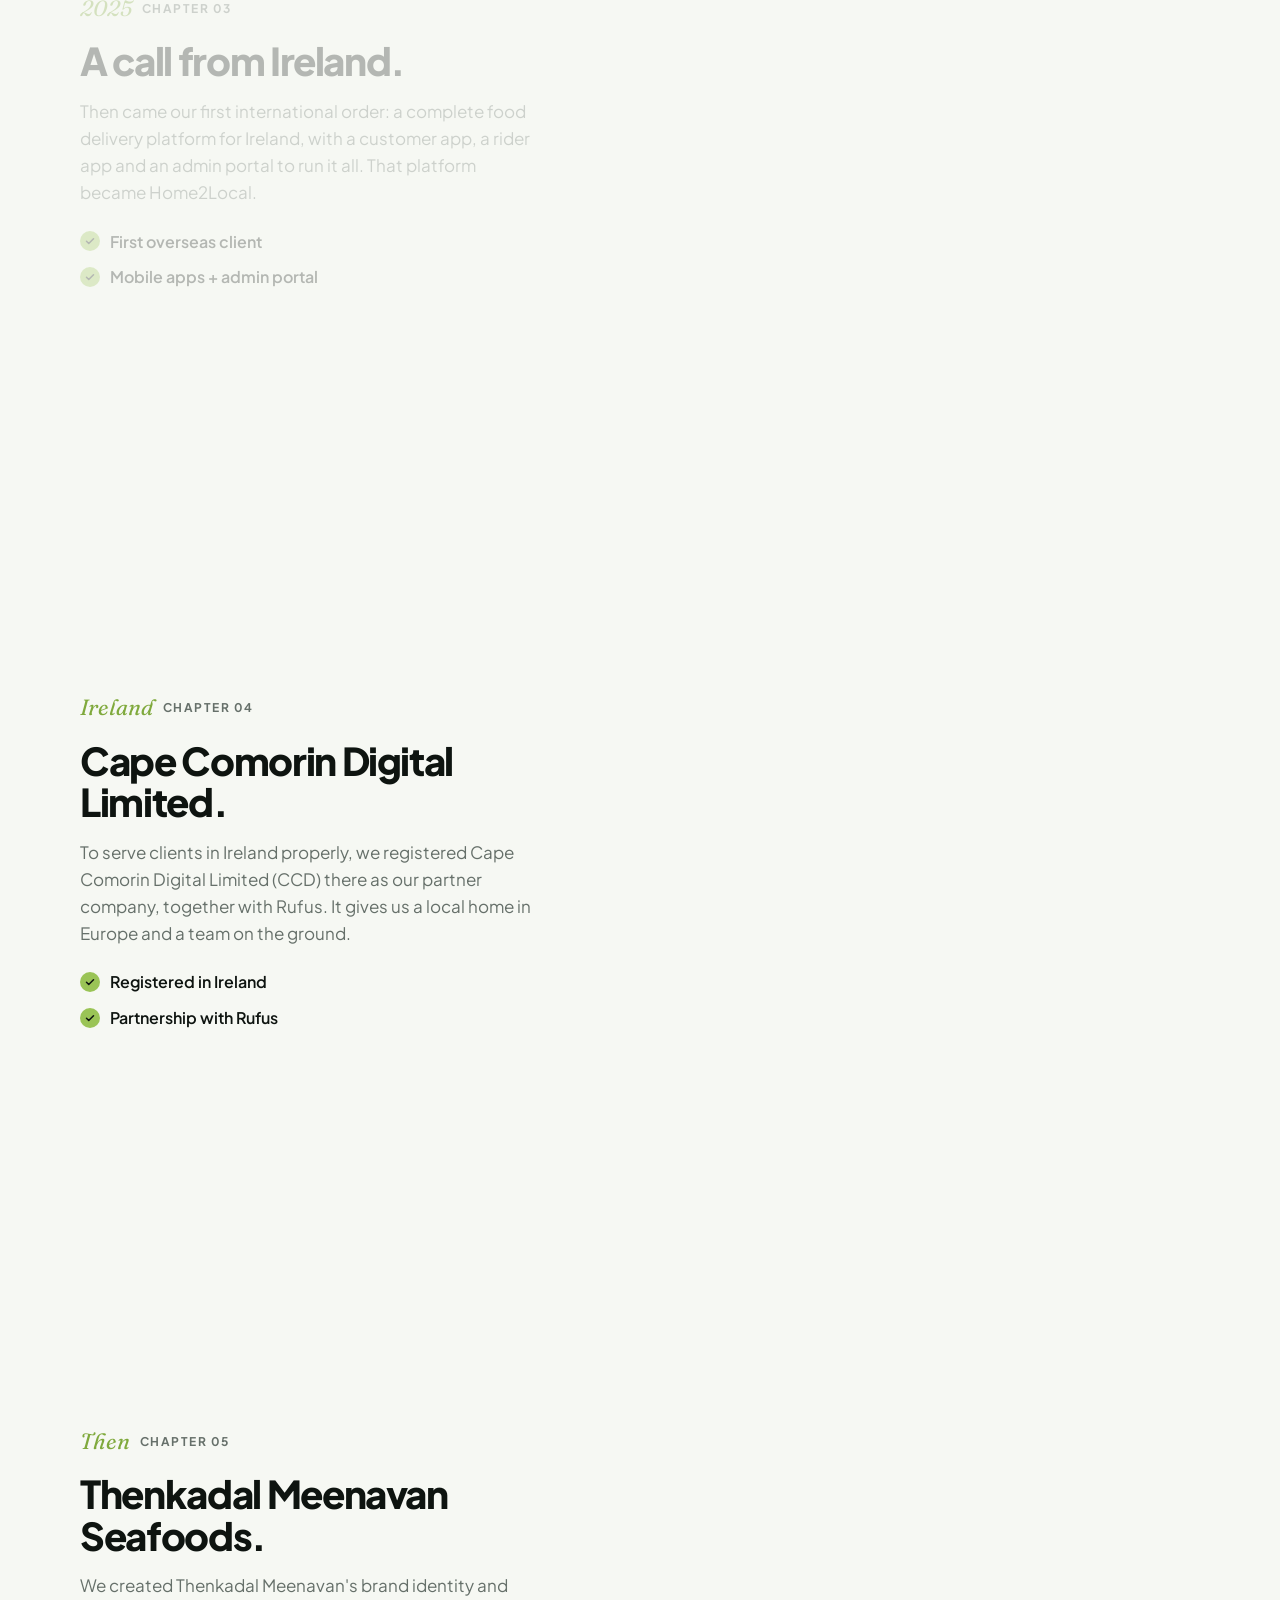
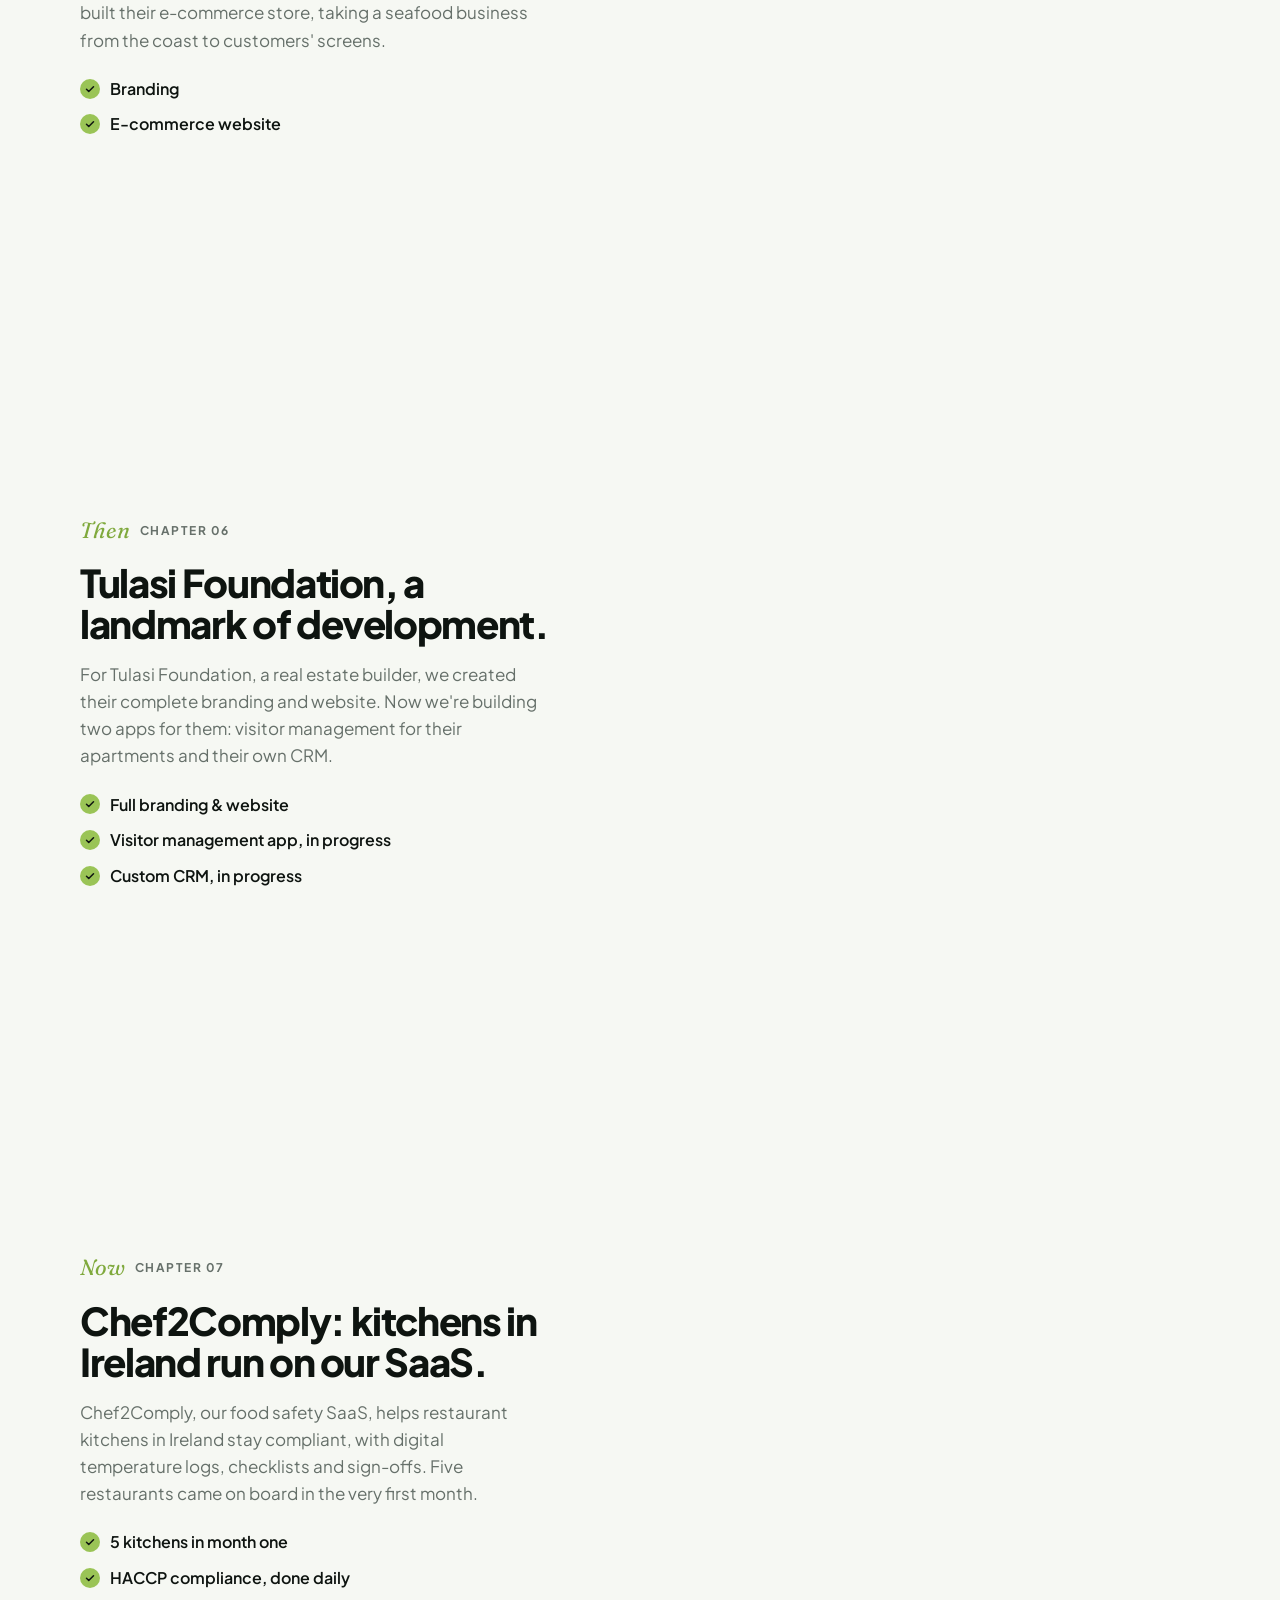
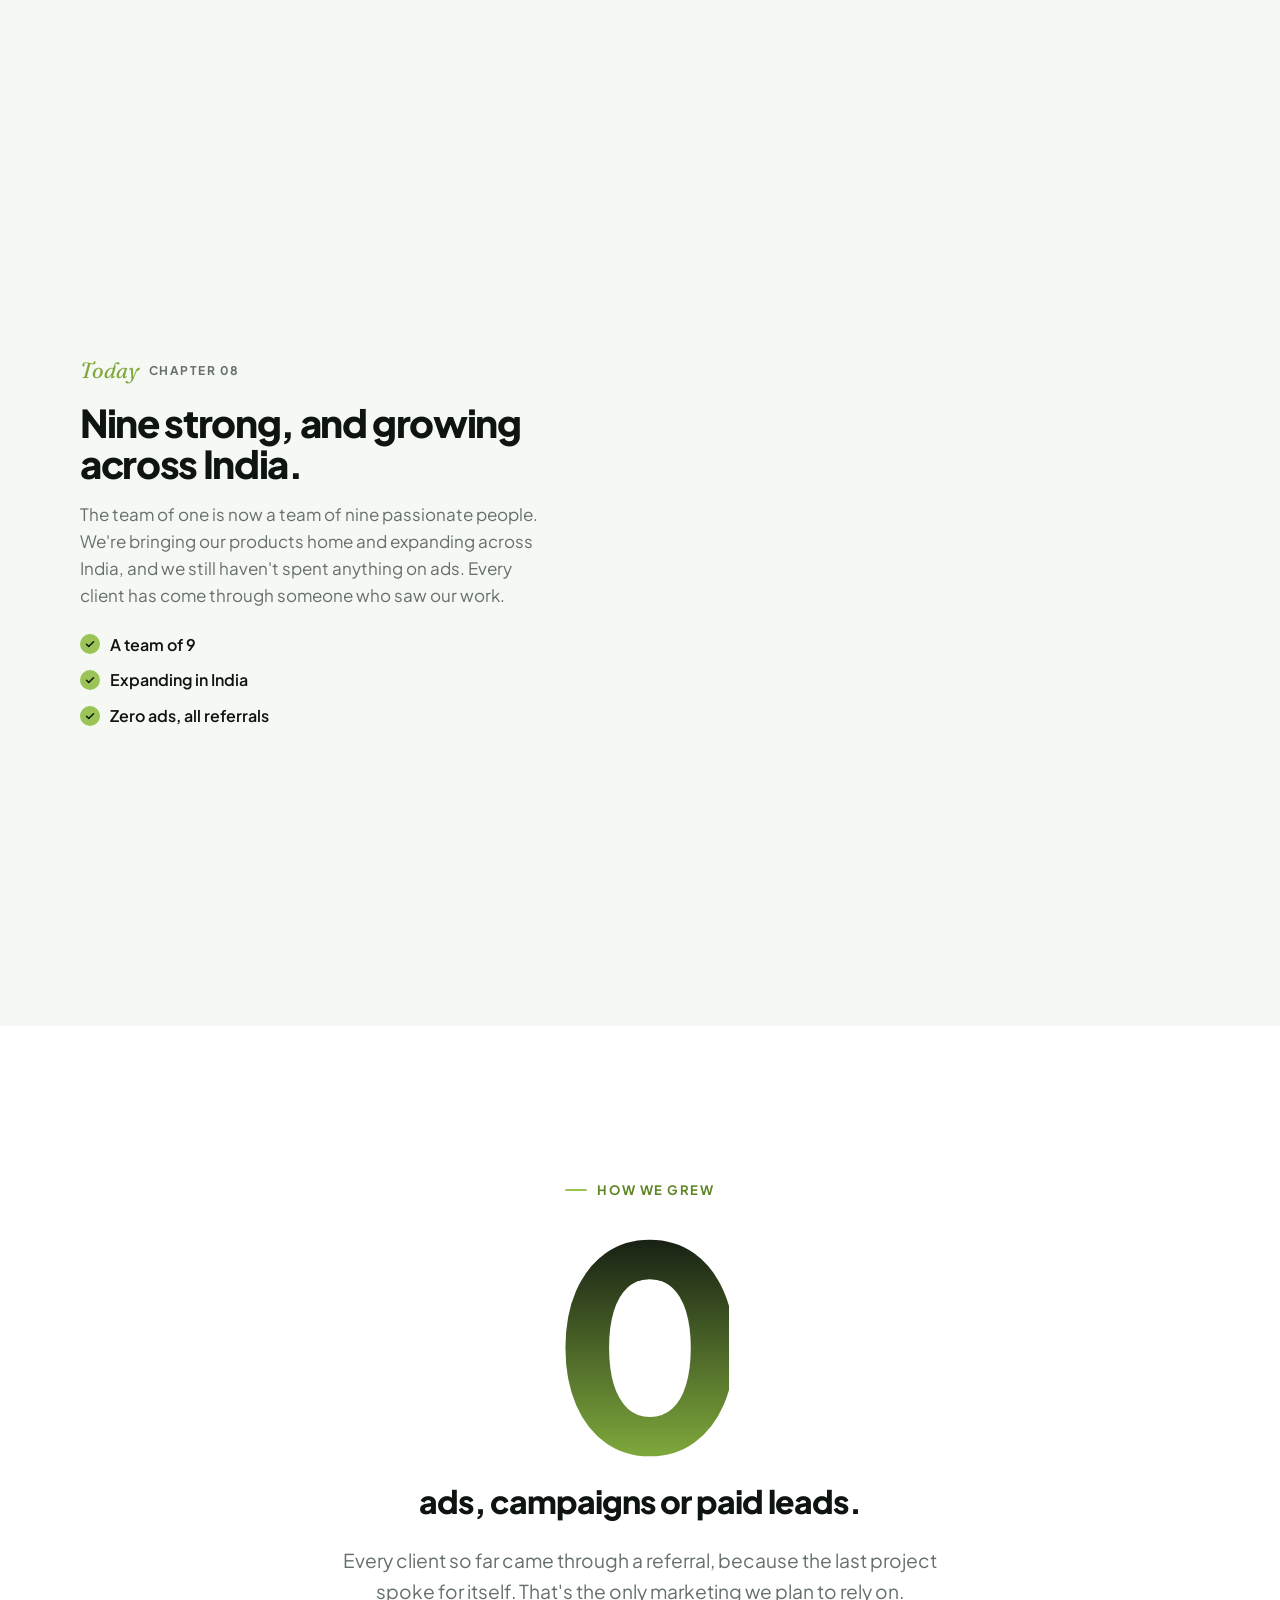
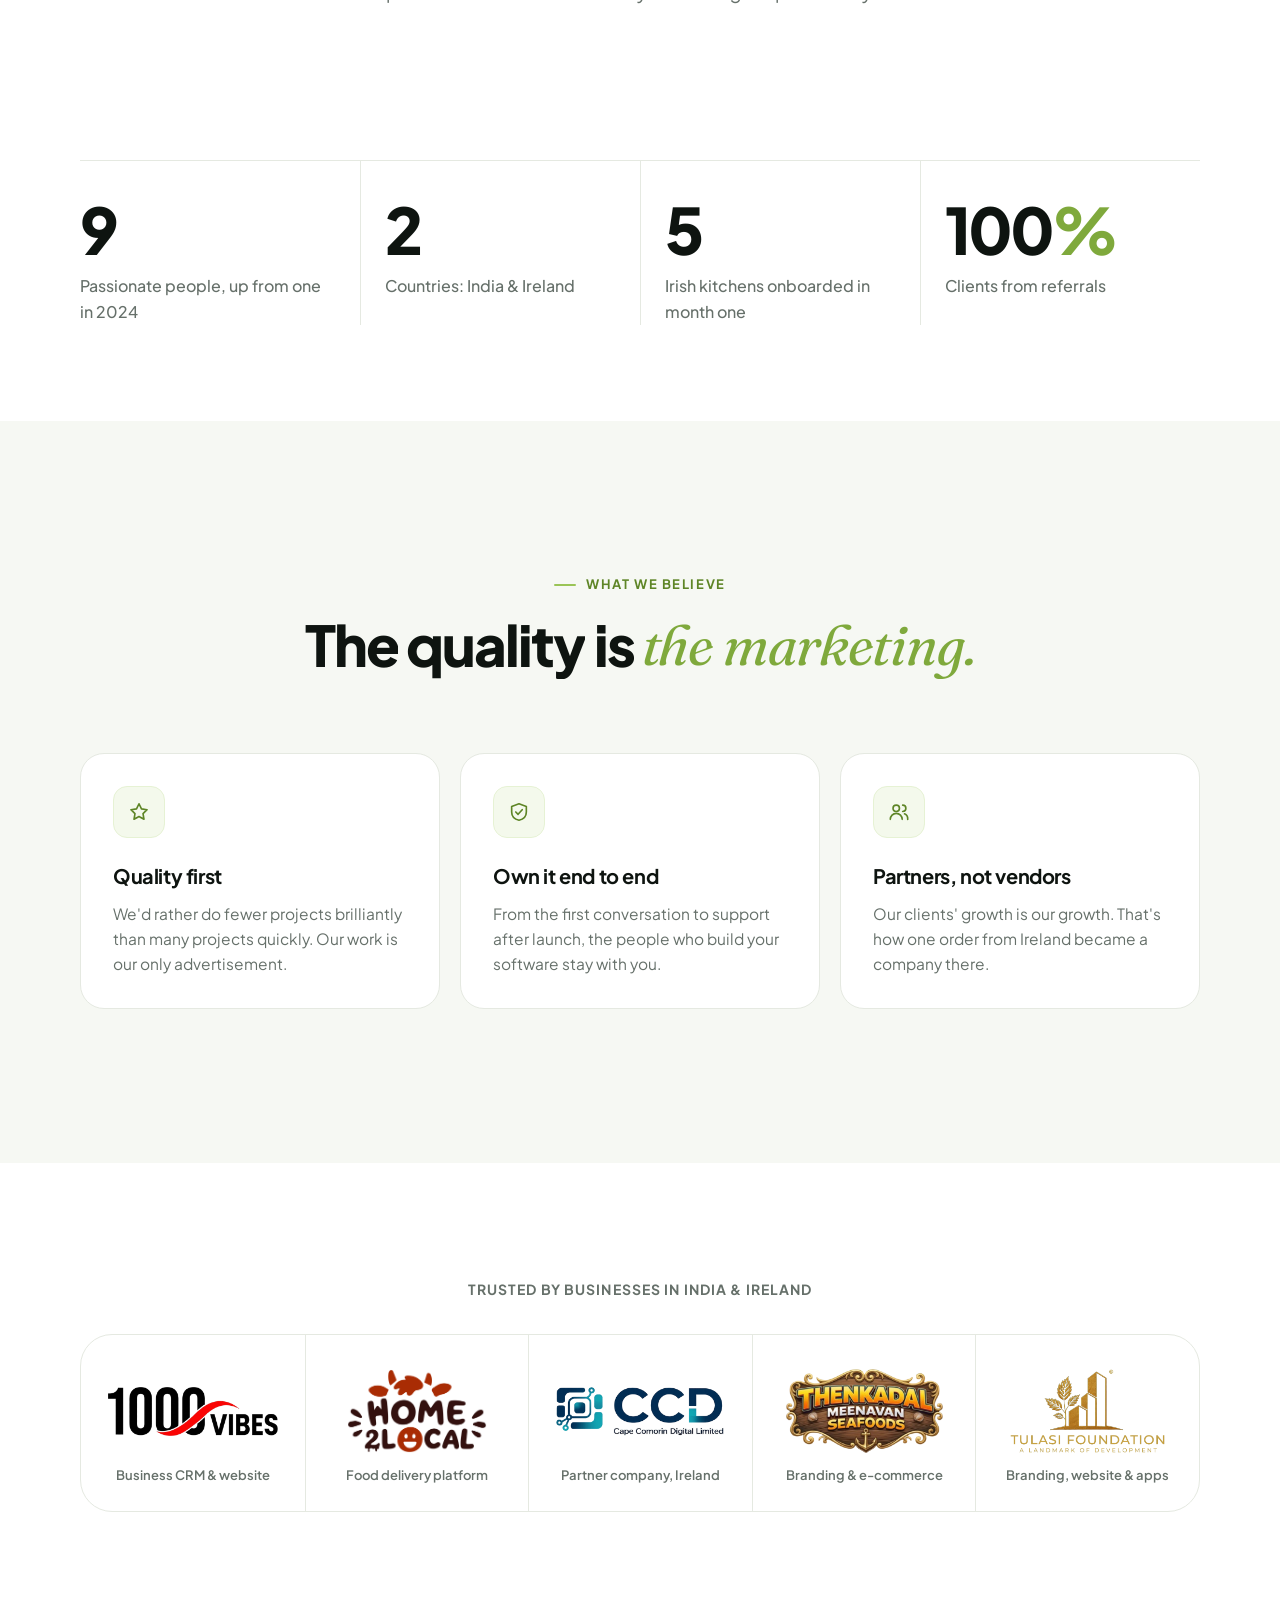
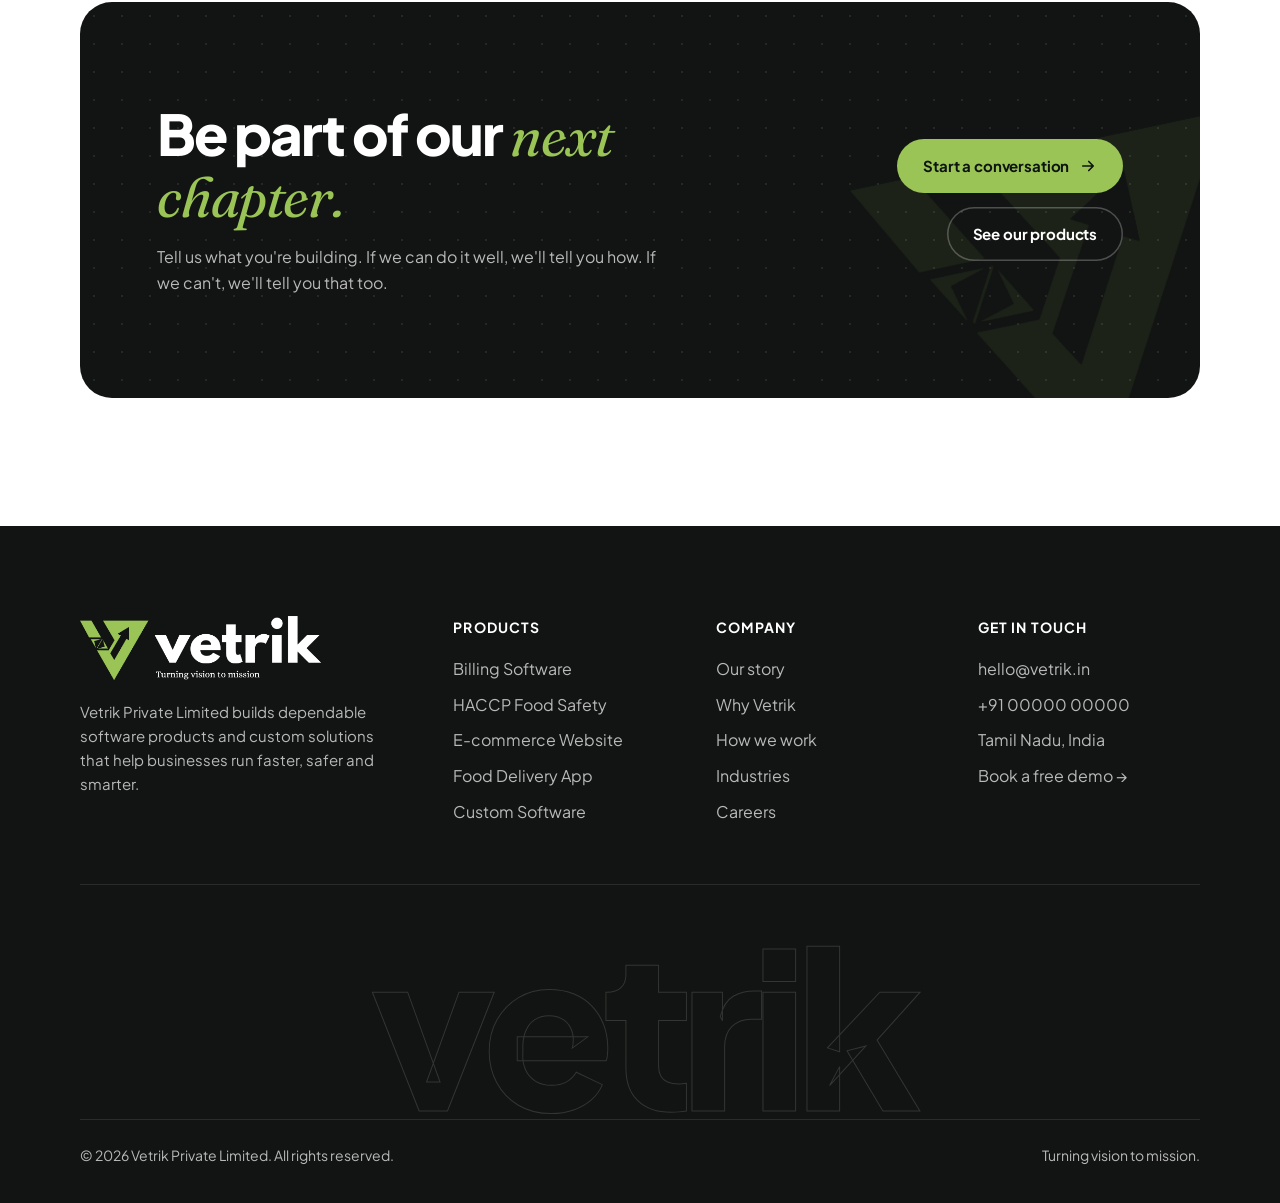
==== commit 90ca6755: "Reorder About chapters, name Chef2Comply, replace logo carousel with logo wall - About: chapter orde" ====
--- a/about.html
+++ b/about.html
@@ -83,16 +83,16 @@
           <ul><li><span class="check"><svg width="12" height="12" viewBox="0 0 24 24" fill="none" stroke="currentColor" stroke-width="3.0" stroke-linecap="round" stroke-linejoin="round" aria-hidden="true"><path d="M5 12.5l4.5 4.5L19 7.5"/></svg></span>Founded in 2024</li><li><span class="check"><svg width="12" height="12" viewBox="0 0 24 24" fill="none" stroke="currentColor" stroke-width="3.0" stroke-linecap="round" stroke-linejoin="round" aria-hidden="true"><path d="M5 12.5l4.5 4.5L19 7.5"/></svg></span>Team of one</li></ul>
         </div>
         <div class="story__step">
-          <div class="chapter-year">2025 <em>Chapter 02</em></div>
-          <h3>A call from Ireland.</h3>
-          <p>Our first international order: a complete food delivery platform for Ireland, with a customer app, a rider app and an admin portal to run it all. That platform became Home2Local.</p>
-          <ul><li><span class="check"><svg width="12" height="12" viewBox="0 0 24 24" fill="none" stroke="currentColor" stroke-width="3.0" stroke-linecap="round" stroke-linejoin="round" aria-hidden="true"><path d="M5 12.5l4.5 4.5L19 7.5"/></svg></span>First overseas client</li><li><span class="check"><svg width="12" height="12" viewBox="0 0 24 24" fill="none" stroke="currentColor" stroke-width="3.0" stroke-linecap="round" stroke-linejoin="round" aria-hidden="true"><path d="M5 12.5l4.5 4.5L19 7.5"/></svg></span>Mobile apps + admin portal</li></ul>
-        </div>
-        <div class="story__step">
-          <div class="chapter-year">Next <em>Chapter 03</em></div>
+          <div class="chapter-year">Next <em>Chapter 02</em></div>
           <h3>A full business system for 1000 Vibes.</h3>
           <p>For 1000 Vibes we built everything the business runs on: shop management, billing, inventory, customers, purchases and their website, all in one connected CRM.</p>
           <ul><li><span class="check"><svg width="12" height="12" viewBox="0 0 24 24" fill="none" stroke="currentColor" stroke-width="3.0" stroke-linecap="round" stroke-linejoin="round" aria-hidden="true"><path d="M5 12.5l4.5 4.5L19 7.5"/></svg></span>End-to-end CRM</li><li><span class="check"><svg width="12" height="12" viewBox="0 0 24 24" fill="none" stroke="currentColor" stroke-width="3.0" stroke-linecap="round" stroke-linejoin="round" aria-hidden="true"><path d="M5 12.5l4.5 4.5L19 7.5"/></svg></span>Shop management to website</li></ul>
+        </div>
+        <div class="story__step">
+          <div class="chapter-year">2025 <em>Chapter 03</em></div>
+          <h3>A call from Ireland.</h3>
+          <p>Then came our first international order: a complete food delivery platform for Ireland, with a customer app, a rider app and an admin portal to run it all. That platform became Home2Local.</p>
+          <ul><li><span class="check"><svg width="12" height="12" viewBox="0 0 24 24" fill="none" stroke="currentColor" stroke-width="3.0" stroke-linecap="round" stroke-linejoin="round" aria-hidden="true"><path d="M5 12.5l4.5 4.5L19 7.5"/></svg></span>First overseas client</li><li><span class="check"><svg width="12" height="12" viewBox="0 0 24 24" fill="none" stroke="currentColor" stroke-width="3.0" stroke-linecap="round" stroke-linejoin="round" aria-hidden="true"><path d="M5 12.5l4.5 4.5L19 7.5"/></svg></span>Mobile apps + admin portal</li></ul>
         </div>
         <div class="story__step">
           <div class="chapter-year">Ireland <em>Chapter 04</em></div>
@@ -107,15 +107,15 @@
           <ul><li><span class="check"><svg width="12" height="12" viewBox="0 0 24 24" fill="none" stroke="currentColor" stroke-width="3.0" stroke-linecap="round" stroke-linejoin="round" aria-hidden="true"><path d="M5 12.5l4.5 4.5L19 7.5"/></svg></span>Branding</li><li><span class="check"><svg width="12" height="12" viewBox="0 0 24 24" fill="none" stroke="currentColor" stroke-width="3.0" stroke-linecap="round" stroke-linejoin="round" aria-hidden="true"><path d="M5 12.5l4.5 4.5L19 7.5"/></svg></span>E-commerce website</li></ul>
         </div>
         <div class="story__step">
-          <div class="chapter-year">In progress <em>Chapter 06</em></div>
+          <div class="chapter-year">Then <em>Chapter 06</em></div>
           <h3>Tulasi Foundation, a landmark of development.</h3>
-          <p>For Tulasi Foundation, a real estate builder, we built visitor management for their apartments, so residents and security know exactly who is coming in. Their own custom CRM is being built right now.</p>
-          <ul><li><span class="check"><svg width="12" height="12" viewBox="0 0 24 24" fill="none" stroke="currentColor" stroke-width="3.0" stroke-linecap="round" stroke-linejoin="round" aria-hidden="true"><path d="M5 12.5l4.5 4.5L19 7.5"/></svg></span>Apartment visitor management</li><li><span class="check"><svg width="12" height="12" viewBox="0 0 24 24" fill="none" stroke="currentColor" stroke-width="3.0" stroke-linecap="round" stroke-linejoin="round" aria-hidden="true"><path d="M5 12.5l4.5 4.5L19 7.5"/></svg></span>Custom CRM, in progress</li></ul>
+          <p>For Tulasi Foundation, a real estate builder, we created their complete branding and website. Now we're building two apps for them: visitor management for their apartments and their own CRM.</p>
+          <ul><li><span class="check"><svg width="12" height="12" viewBox="0 0 24 24" fill="none" stroke="currentColor" stroke-width="3.0" stroke-linecap="round" stroke-linejoin="round" aria-hidden="true"><path d="M5 12.5l4.5 4.5L19 7.5"/></svg></span>Full branding &amp; website</li><li><span class="check"><svg width="12" height="12" viewBox="0 0 24 24" fill="none" stroke="currentColor" stroke-width="3.0" stroke-linecap="round" stroke-linejoin="round" aria-hidden="true"><path d="M5 12.5l4.5 4.5L19 7.5"/></svg></span>Visitor management app, in progress</li><li><span class="check"><svg width="12" height="12" viewBox="0 0 24 24" fill="none" stroke="currentColor" stroke-width="3.0" stroke-linecap="round" stroke-linejoin="round" aria-hidden="true"><path d="M5 12.5l4.5 4.5L19 7.5"/></svg></span>Custom CRM, in progress</li></ul>
         </div>
         <div class="story__step">
           <div class="chapter-year">Now <em>Chapter 07</em></div>
-          <h3>Kitchens in Ireland run on our SaaS.</h3>
-          <p>Our food safety SaaS helps restaurant kitchens in Ireland stay compliant, with digital temperature logs, checklists and sign-offs. Five restaurants came on board in the very first month.</p>
+          <h3>Chef2Comply: kitchens in Ireland run on our SaaS.</h3>
+          <p>Chef2Comply, our food safety SaaS, helps restaurant kitchens in Ireland stay compliant, with digital temperature logs, checklists and sign-offs. Five restaurants came on board in the very first month.</p>
           <ul><li><span class="check"><svg width="12" height="12" viewBox="0 0 24 24" fill="none" stroke="currentColor" stroke-width="3.0" stroke-linecap="round" stroke-linejoin="round" aria-hidden="true"><path d="M5 12.5l4.5 4.5L19 7.5"/></svg></span>5 kitchens in month one</li><li><span class="check"><svg width="12" height="12" viewBox="0 0 24 24" fill="none" stroke="currentColor" stroke-width="3.0" stroke-linecap="round" stroke-linejoin="round" aria-hidden="true"><path d="M5 12.5l4.5 4.5L19 7.5"/></svg></span>HACCP compliance, done daily</li></ul>
         </div>
         <div class="story__step">
@@ -139,7 +139,23 @@
           <div class="scene__caption"><span class="tag pop" style="--d:350ms"><svg width="14" height="14" viewBox="0 0 24 24" fill="none" stroke="currentColor" stroke-width="1.8" stroke-linecap="round" stroke-linejoin="round" aria-hidden="true"><rect x="4" y="5" width="16" height="11" rx="1.5"/><path d="M2 19h20"/></svg> First line of code</span><span class="tag pop" style="--d:450ms"><svg width="14" height="14" viewBox="0 0 24 24" fill="none" stroke="currentColor" stroke-width="1.8" stroke-linecap="round" stroke-linejoin="round" aria-hidden="true"><path d="M12 20s-7-4.4-7-10a4 4 0 0 1 7-2.6A4 4 0 0 1 19 10c0 5.6-7 10-7 10z"/></svg> First happy client</span></div>
         </div></div>
 
-        <!-- 02: India -> Ireland -->
+        <!-- 02: 1000 Vibes CRM -->
+        <div class="story__screen"><div class="scene">
+          <div class="modules-scene">
+            <img class="modules-scene__logo pop" src="assets/img/clients/1000-vibes.png" alt="1000 Vibes" width="600" height="172" loading="lazy">
+            <div class="mod-grid">
+              <span class="pop" style="--d:150ms"><svg width="20" height="20" viewBox="0 0 24 24" fill="none" stroke="currentColor" stroke-width="1.8" stroke-linecap="round" stroke-linejoin="round" aria-hidden="true"><path d="M4 9l1.5-5h13L20 9M4 9h16v11H4zM4 9a2.7 2.7 0 0 0 5.3 0 2.7 2.7 0 0 0 5.4 0 2.7 2.7 0 0 0 5.3 0"/><path d="M10 20v-5h4v5"/></svg>Shop management</span>
+              <span class="pop" style="--d:230ms"><svg width="20" height="20" viewBox="0 0 24 24" fill="none" stroke="currentColor" stroke-width="1.8" stroke-linecap="round" stroke-linejoin="round" aria-hidden="true"><path d="M5 3h14v18l-3-2-2 2-2-2-2 2-2-2-3 2z"/><path d="M9 8h6M9 12h6M9 16h3"/></svg>Billing &amp; POS</span>
+              <span class="pop" style="--d:310ms"><svg width="20" height="20" viewBox="0 0 24 24" fill="none" stroke="currentColor" stroke-width="1.8" stroke-linecap="round" stroke-linejoin="round" aria-hidden="true"><path d="M3 7.5l9-4.5 9 4.5v9L12 21l-9-4.5z"/><path d="M3 7.5l9 4.5 9-4.5M12 12v9"/></svg>Inventory</span>
+              <span class="pop" style="--d:390ms"><svg width="20" height="20" viewBox="0 0 24 24" fill="none" stroke="currentColor" stroke-width="1.8" stroke-linecap="round" stroke-linejoin="round" aria-hidden="true"><circle cx="9" cy="8" r="3.5"/><path d="M2.5 20a6.5 6.5 0 0 1 13 0M16 4.5a3.5 3.5 0 0 1 0 7M18 14a6 6 0 0 1 3.5 6"/></svg>Customers</span>
+              <span class="pop" style="--d:470ms"><svg width="20" height="20" viewBox="0 0 24 24" fill="none" stroke="currentColor" stroke-width="1.8" stroke-linecap="round" stroke-linejoin="round" aria-hidden="true"><path d="M2 6h12v10H2zM14 10h4l3 3v3h-7"/><circle cx="6" cy="18" r="2"/><circle cx="17" cy="18" r="2"/></svg>Purchases</span>
+              <span class="pop" style="--d:550ms"><svg width="20" height="20" viewBox="0 0 24 24" fill="none" stroke="currentColor" stroke-width="1.8" stroke-linecap="round" stroke-linejoin="round" aria-hidden="true"><circle cx="12" cy="12" r="9"/><path d="M3 12h18M12 3a14 14 0 0 1 0 18M12 3a14 14 0 0 0 0 18"/></svg>Website</span>
+            </div>
+            <span class="tag pop" style="--d:700ms">One connected CRM</span>
+          </div>
+        </div></div>
+
+        <!-- 03: India -> Ireland -->
         <div class="story__screen"><div class="scene scene--tint">
           <svg class="flight" viewBox="0 0 500 380" preserveAspectRatio="xMidYMid meet" aria-hidden="true">
             <path class="flight__draw" d="M400 300 C 380 130, 220 40, 100 90"/>
@@ -160,22 +176,6 @@
           </div>
         </div></div>
 
-        <!-- 03: 1000 Vibes CRM -->
-        <div class="story__screen"><div class="scene">
-          <div class="modules-scene">
-            <img class="modules-scene__logo pop" src="assets/img/clients/1000-vibes.png" alt="1000 Vibes" width="600" height="172" loading="lazy">
-            <div class="mod-grid">
-              <span class="pop" style="--d:150ms"><svg width="20" height="20" viewBox="0 0 24 24" fill="none" stroke="currentColor" stroke-width="1.8" stroke-linecap="round" stroke-linejoin="round" aria-hidden="true"><path d="M4 9l1.5-5h13L20 9M4 9h16v11H4zM4 9a2.7 2.7 0 0 0 5.3 0 2.7 2.7 0 0 0 5.4 0 2.7 2.7 0 0 0 5.3 0"/><path d="M10 20v-5h4v5"/></svg>Shop management</span>
-              <span class="pop" style="--d:230ms"><svg width="20" height="20" viewBox="0 0 24 24" fill="none" stroke="currentColor" stroke-width="1.8" stroke-linecap="round" stroke-linejoin="round" aria-hidden="true"><path d="M5 3h14v18l-3-2-2 2-2-2-2 2-2-2-3 2z"/><path d="M9 8h6M9 12h6M9 16h3"/></svg>Billing &amp; POS</span>
-              <span class="pop" style="--d:310ms"><svg width="20" height="20" viewBox="0 0 24 24" fill="none" stroke="currentColor" stroke-width="1.8" stroke-linecap="round" stroke-linejoin="round" aria-hidden="true"><path d="M3 7.5l9-4.5 9 4.5v9L12 21l-9-4.5z"/><path d="M3 7.5l9 4.5 9-4.5M12 12v9"/></svg>Inventory</span>
-              <span class="pop" style="--d:390ms"><svg width="20" height="20" viewBox="0 0 24 24" fill="none" stroke="currentColor" stroke-width="1.8" stroke-linecap="round" stroke-linejoin="round" aria-hidden="true"><circle cx="9" cy="8" r="3.5"/><path d="M2.5 20a6.5 6.5 0 0 1 13 0M16 4.5a3.5 3.5 0 0 1 0 7M18 14a6 6 0 0 1 3.5 6"/></svg>Customers</span>
-              <span class="pop" style="--d:470ms"><svg width="20" height="20" viewBox="0 0 24 24" fill="none" stroke="currentColor" stroke-width="1.8" stroke-linecap="round" stroke-linejoin="round" aria-hidden="true"><path d="M2 6h12v10H2zM14 10h4l3 3v3h-7"/><circle cx="6" cy="18" r="2"/><circle cx="17" cy="18" r="2"/></svg>Purchases</span>
-              <span class="pop" style="--d:550ms"><svg width="20" height="20" viewBox="0 0 24 24" fill="none" stroke="currentColor" stroke-width="1.8" stroke-linecap="round" stroke-linejoin="round" aria-hidden="true"><circle cx="12" cy="12" r="9"/><path d="M3 12h18M12 3a14 14 0 0 1 0 18M12 3a14 14 0 0 0 0 18"/></svg>Website</span>
-            </div>
-            <span class="tag pop" style="--d:700ms">One connected CRM</span>
-          </div>
-        </div></div>
-
         <!-- 04: CCD partnership -->
         <div class="story__screen"><div class="scene scene--dark">
           <div class="scene__bg-year">IE</div>
@@ -211,13 +211,17 @@
         <div class="story__screen"><div class="scene scene--gold">
           <div class="tulasi">
             <img class="tulasi__logo pop" src="assets/img/clients/tulasi-foundation.png" alt="Tulasi Foundation" width="600" height="326" loading="lazy">
+            <div class="tulasi__done pop" style="--d:200ms">
+              <span class="chip chip--ok">✓ Branding</span><span class="chip chip--ok">✓ Website</span>
+            </div>
             <div class="tulasi__cards">
-              <div class="tcard pop" style="--d:250ms">
+              <div class="tcard pop" style="--d:350ms">
                 <span class="tcard__icon"><svg width="20" height="20" viewBox="0 0 24 24" fill="none" stroke="currentColor" stroke-width="1.8" stroke-linecap="round" stroke-linejoin="round" aria-hidden="true"><circle cx="9" cy="8" r="3.5"/><path d="M2.5 20a6.5 6.5 0 0 1 13 0M16 4.5a3.5 3.5 0 0 1 0 7M18 14a6 6 0 0 1 3.5 6"/></svg></span>
-                <b>Visitor management</b><small>Apartment entry &amp; security</small>
-                <span class="chip chip--ok">● Live</span>
+                <b>Visitor management app</b><small>Apartment entry &amp; security</small>
+                <span class="chip chip--warn">In progress</span>
+                <span class="tcard__build"><i></i></span>
               </div>
-              <div class="tcard pop" style="--d:400ms">
+              <div class="tcard pop" style="--d:500ms">
                 <span class="tcard__icon"><svg width="20" height="20" viewBox="0 0 24 24" fill="none" stroke="currentColor" stroke-width="1.8" stroke-linecap="round" stroke-linejoin="round" aria-hidden="true"><path d="M12 3l9 5-9 5-9-5z"/><path d="M3 13l9 5 9-5"/></svg></span>
                 <b>Custom CRM</b><small>Sales, leads &amp; customers</small>
                 <span class="chip chip--warn">In progress</span>
@@ -238,7 +242,7 @@
               <span class="kitchen" style="--d:800ms"><svg width="22" height="22" viewBox="0 0 24 24" fill="none" stroke="currentColor" stroke-width="1.8" stroke-linecap="round" stroke-linejoin="round" aria-hidden="true"><path d="M7 14a4 4 0 1 1 1.5-7.7A4.5 4.5 0 0 1 16.5 6 4 4 0 1 1 17 14z"/><path d="M7 14v6h10v-6M7 17h10"/></svg></span>
               <span class="kitchen" style="--d:1000ms"><svg width="22" height="22" viewBox="0 0 24 24" fill="none" stroke="currentColor" stroke-width="1.8" stroke-linecap="round" stroke-linejoin="round" aria-hidden="true"><path d="M7 14a4 4 0 1 1 1.5-7.7A4.5 4.5 0 0 1 16.5 6 4 4 0 1 1 17 14z"/><path d="M7 14v6h10v-6M7 17h10"/></svg></span>
             </div>
-            <span class="tag pop" style="--d:1100ms"><svg width="14" height="14" viewBox="0 0 24 24" fill="none" stroke="currentColor" stroke-width="1.8" stroke-linecap="round" stroke-linejoin="round" aria-hidden="true"><path d="M12 3l8 3v6c0 5-3.5 8-8 9-4.5-1-8-4-8-9V6z"/><path d="M8.5 12l2.5 2.5 4.5-5"/></svg> HACCP compliance · Ireland</span>
+            <span class="tag pop" style="--d:1100ms"><svg width="14" height="14" viewBox="0 0 24 24" fill="none" stroke="currentColor" stroke-width="1.8" stroke-linecap="round" stroke-linejoin="round" aria-hidden="true"><path d="M12 3l8 3v6c0 5-3.5 8-8 9-4.5-1-8-4-8-9V6z"/><path d="M8.5 12l2.5 2.5 4.5-5"/></svg> Chef2Comply · HACCP compliance · Ireland</span>
           </div>
         </div></div>
 
@@ -303,48 +307,17 @@
   </div>
 </section>
 
-<!-- Client logos live in assets/img/clients/ (edit CLIENT_LOGOS to add more). -->
-<section class="clients" aria-label="Our clients">
+<!-- Client logos live in assets/img/clients/ (one card per client). -->
+<section class="clients" aria-label="Our clients and partners">
   <div class="container">
     <p class="clients__title" data-reveal="up">Trusted by businesses in India &amp; Ireland</p>
-  </div>
-  <div class="clients__rows" data-reveal="up" style="--delay:150ms">
-    <div class="logo-row"><div class="logo-row__track">
-        <div class="logo-card"><img src="assets/img/home2local-logo.png" alt="Home2Local" width="600" height="362" loading="lazy"></div>
-        <div class="logo-card"><img src="assets/img/clients/thenkadal-meenavan.png" alt="Thenkadal Meenavan Seafoods" width="520" height="278" loading="lazy"></div>
-        <div class="logo-card"><img src="assets/img/clients/1000-vibes.png" alt="1000 Vibes" width="600" height="172" loading="lazy"></div>
-        <div class="logo-card"><img src="assets/img/clients/tulasi-foundation.png" alt="Tulasi Foundation" width="600" height="326" loading="lazy"></div>
-        <div class="logo-card" aria-hidden="true"><img src="assets/img/home2local-logo.png" alt="" width="600" height="362" loading="lazy"></div>
-        <div class="logo-card" aria-hidden="true"><img src="assets/img/clients/thenkadal-meenavan.png" alt="" width="520" height="278" loading="lazy"></div>
-        <div class="logo-card" aria-hidden="true"><img src="assets/img/clients/1000-vibes.png" alt="" width="600" height="172" loading="lazy"></div>
-        <div class="logo-card" aria-hidden="true"><img src="assets/img/clients/tulasi-foundation.png" alt="" width="600" height="326" loading="lazy"></div>
-        <div class="logo-card" aria-hidden="true"><img src="assets/img/home2local-logo.png" alt="" width="600" height="362" loading="lazy"></div>
-        <div class="logo-card" aria-hidden="true"><img src="assets/img/clients/thenkadal-meenavan.png" alt="" width="520" height="278" loading="lazy"></div>
-        <div class="logo-card" aria-hidden="true"><img src="assets/img/clients/1000-vibes.png" alt="" width="600" height="172" loading="lazy"></div>
-        <div class="logo-card" aria-hidden="true"><img src="assets/img/clients/tulasi-foundation.png" alt="" width="600" height="326" loading="lazy"></div>
-        <div class="logo-card" aria-hidden="true"><img src="assets/img/home2local-logo.png" alt="" width="600" height="362" loading="lazy"></div>
-        <div class="logo-card" aria-hidden="true"><img src="assets/img/clients/thenkadal-meenavan.png" alt="" width="520" height="278" loading="lazy"></div>
-        <div class="logo-card" aria-hidden="true"><img src="assets/img/clients/1000-vibes.png" alt="" width="600" height="172" loading="lazy"></div>
-        <div class="logo-card" aria-hidden="true"><img src="assets/img/clients/tulasi-foundation.png" alt="" width="600" height="326" loading="lazy"></div>
-      </div></div>
-    <div class="logo-row logo-row--reverse" aria-hidden="true"><div class="logo-row__track">
-        <div class="logo-card"><img src="assets/img/clients/tulasi-foundation.png" alt="" width="600" height="326" loading="lazy"></div>
-        <div class="logo-card"><img src="assets/img/clients/1000-vibes.png" alt="" width="600" height="172" loading="lazy"></div>
-        <div class="logo-card"><img src="assets/img/clients/thenkadal-meenavan.png" alt="" width="520" height="278" loading="lazy"></div>
-        <div class="logo-card"><img src="assets/img/home2local-logo.png" alt="" width="600" height="362" loading="lazy"></div>
-        <div class="logo-card"><img src="assets/img/clients/tulasi-foundation.png" alt="" width="600" height="326" loading="lazy"></div>
-        <div class="logo-card"><img src="assets/img/clients/1000-vibes.png" alt="" width="600" height="172" loading="lazy"></div>
-        <div class="logo-card"><img src="assets/img/clients/thenkadal-meenavan.png" alt="" width="520" height="278" loading="lazy"></div>
-        <div class="logo-card"><img src="assets/img/home2local-logo.png" alt="" width="600" height="362" loading="lazy"></div>
-        <div class="logo-card"><img src="assets/img/clients/tulasi-foundation.png" alt="" width="600" height="326" loading="lazy"></div>
-        <div class="logo-card"><img src="assets/img/clients/1000-vibes.png" alt="" width="600" height="172" loading="lazy"></div>
-        <div class="logo-card"><img src="assets/img/clients/thenkadal-meenavan.png" alt="" width="520" height="278" loading="lazy"></div>
-        <div class="logo-card"><img src="assets/img/home2local-logo.png" alt="" width="600" height="362" loading="lazy"></div>
-        <div class="logo-card"><img src="assets/img/clients/tulasi-foundation.png" alt="" width="600" height="326" loading="lazy"></div>
-        <div class="logo-card"><img src="assets/img/clients/1000-vibes.png" alt="" width="600" height="172" loading="lazy"></div>
-        <div class="logo-card"><img src="assets/img/clients/thenkadal-meenavan.png" alt="" width="520" height="278" loading="lazy"></div>
-        <div class="logo-card"><img src="assets/img/home2local-logo.png" alt="" width="600" height="362" loading="lazy"></div>
-      </div></div>
+    <ul class="client-wall" data-stagger="90">
+      <li class="client" data-reveal="up"><span class="client__logo"><img src="assets/img/clients/1000-vibes.png" alt="1000 Vibes" width="600" height="172" loading="lazy"></span><span class="client__what">Business CRM &amp; website</span></li>
+      <li class="client" data-reveal="up"><span class="client__logo"><img src="assets/img/home2local-logo.png" alt="Home2Local" width="600" height="362" loading="lazy"></span><span class="client__what">Food delivery platform</span></li>
+      <li class="client" data-reveal="up"><span class="client__logo"><img src="assets/img/clients/ccd-logo.png" alt="Cape Comorin Digital Limited" width="600" height="182" loading="lazy"></span><span class="client__what">Partner company, Ireland</span></li>
+      <li class="client" data-reveal="up"><span class="client__logo"><img src="assets/img/clients/thenkadal-meenavan.png" alt="Thenkadal Meenavan Seafoods" width="520" height="278" loading="lazy"></span><span class="client__what">Branding &amp; e-commerce</span></li>
+      <li class="client" data-reveal="up"><span class="client__logo"><img src="assets/img/clients/tulasi-foundation.png" alt="Tulasi Foundation" width="600" height="326" loading="lazy"></span><span class="client__what">Branding, website &amp; apps</span></li>
+    </ul>
   </div>
 </section>
 
--- a/assets/css/style.css
+++ b/assets/css/style.css
@@ -338,29 +338,43 @@
   text-align: center; font-size: 14px; font-weight: 700; letter-spacing: .08em; text-transform: uppercase;
   color: var(--muted); margin-bottom: 34px;
 }
-.clients__rows { display: grid; gap: 18px; }
-.logo-row {
-  overflow: hidden;
-  -webkit-mask-image: linear-gradient(90deg, transparent, #000 12%, #000 88%, transparent);
-  mask-image: linear-gradient(90deg, transparent, #000 12%, #000 88%, transparent);
-}
-.logo-row__track { display: flex; gap: 18px; padding-right: 18px; width: max-content; animation: marquee 42s linear infinite; }
-.logo-row--reverse .logo-row__track { animation-direction: reverse; animation-duration: 48s; }
-.logo-row:hover .logo-row__track { animation-play-state: paused; }
-.logo-card {
-  flex: none; width: 220px; height: 96px; display: grid; place-items: center;
-  background: #fff; border: 1px solid var(--line); border-radius: var(--radius);
-  transition: border-color .4s, box-shadow .5s var(--ease), transform .5s var(--ease);
-}
-.logo-card img {
-  max-width: 150px; max-height: 44px; width: auto; height: auto; object-fit: contain;
-  filter: grayscale(1); opacity: .55; transition: filter .4s, opacity .4s;
-}
-.logo-card:hover { border-color: var(--brand-100); box-shadow: var(--shadow); transform: translateY(-4px); }
-.logo-card:hover img { filter: none; opacity: 1; }
+#clients .clients { padding-top: clamp(24px, 4vw, 56px); }
+.client-wall {
+  list-style: none; margin: 0; padding: 0;
+  display: grid; grid-template-columns: repeat(5, 1fr);
+  border: 1px solid var(--line); border-radius: var(--radius-xl); background: #fff; overflow: hidden;
+}
+.client {
+  position: relative; display: grid; grid-template-rows: auto auto; align-content: start; justify-items: center; gap: 14px;
+  padding: 34px 16px 26px; text-align: center; transition: background .4s var(--ease);
+}
+.client + .client { border-left: 1px solid var(--line); }
+.client::after {
+  content: ""; position: absolute; left: 24px; right: 24px; bottom: 0; height: 3px; border-radius: 3px 3px 0 0;
+  background: var(--brand); transform: scaleX(0); transition: transform .5s var(--ease);
+}
+.client__logo { height: 84px; width: 100%; display: grid; place-items: center; }
+.client__logo img { max-height: 84px; max-width: 170px; width: auto; height: auto; object-fit: contain; transition: transform .6s var(--ease); }
+.client__what { font-size: 13px; font-weight: 600; color: var(--muted); line-height: 1.35; transition: color .3s; }
+.client:hover { background: var(--bg-soft); }
+.client:hover::after { transform: scaleX(1); }
+.client:hover .client__logo img { transform: translateY(-4px) scale(1.04); }
+.client:hover .client__what { color: var(--brand-700); }
+@media (max-width: 980px) {
+  .client-wall { grid-template-columns: repeat(6, 1fr); }
+  .client { grid-column: span 2; }
+  .client:nth-child(4), .client:nth-child(5) { grid-column: span 3; border-top: 1px solid var(--line); }
+  .client:nth-child(4) { border-left: 0; }
+}
 @media (max-width: 640px) {
-  .logo-card { width: 160px; height: 76px; }
-  .logo-card img { max-width: 118px; max-height: 36px; }
+  .client-wall { grid-template-columns: 1fr 1fr; }
+  .client, .client:nth-child(4) { grid-column: auto; }
+  .client:nth-child(5) { grid-column: 1 / -1; }
+  .client { border-left: 0 !important; border-top: 1px solid var(--line); padding: 24px 12px 20px; }
+  .client:nth-child(1), .client:nth-child(2) { border-top: 0; }
+  .client:nth-child(even) { border-left: 1px solid var(--line) !important; }
+  .client__logo { height: 64px; }
+  .client__logo img { max-height: 64px; max-width: 130px; }
 }
 
 /* ---------- Marquee ---------- */
@@ -886,14 +900,6 @@
   .milestones__dot { top: 4px; left: -34px; }
 }
 
-/* Logo carousel: real client logos shown in full colour */
-.clients .logo-card { width: 240px; height: 112px; }
-.clients .logo-card img { max-width: 170px; max-height: 70px; filter: none; opacity: 1; }
-@media (max-width: 640px) {
-  .clients .logo-card { width: 170px; height: 84px; }
-  .clients .logo-card img { max-width: 124px; max-height: 52px; }
-}
-
 /* ==========================================================================
    About page: story scenes
    ========================================================================== */
@@ -999,8 +1005,9 @@
 
 /* Scene 6: Tulasi Foundation */
 .scene--gold { background: radial-gradient(circle at 50% 0%, #fffaf0, #f6efdc); border-color: #eadfbf; }
-.tulasi { display: grid; gap: 22px; justify-items: center; width: 100%; }
-.tulasi__logo { width: min(64%, 300px); height: auto; }
+.tulasi { display: grid; gap: 16px; justify-items: center; width: 100%; }
+.tulasi__logo { width: min(50%, 230px); height: auto; }
+.tulasi__done { display: flex; gap: 8px; justify-content: center; }
 .tulasi__cards { display: grid; grid-template-columns: 1fr 1fr; gap: 12px; width: 100%; max-width: 440px; }
 .tcard { position: relative; overflow: hidden; display: grid; gap: 4px; justify-items: start; padding: 16px; border-radius: 16px; background: #fff; border: 1px solid #eadfbf; box-shadow: var(--shadow); }
 .tcard__icon { width: 36px; height: 36px; border-radius: 10px; display: grid; place-items: center; background: #1f4d36; color: #f0d58a; margin-bottom: 6px; }
@@ -1069,6 +1076,9 @@
   .team9 { gap: 12px; }
   .tcard { padding: 12px; }
   .tcard b { font-size: 13px; }
+  .tcard small { display: none; }
+  .tcard__icon { width: 30px; height: 30px; margin-bottom: 2px; }
+  .tulasi__logo { width: min(46%, 170px); }
   .order-card { bottom: 14px; padding: 10px 12px; }
   .order-card img { height: 36px; }
 }
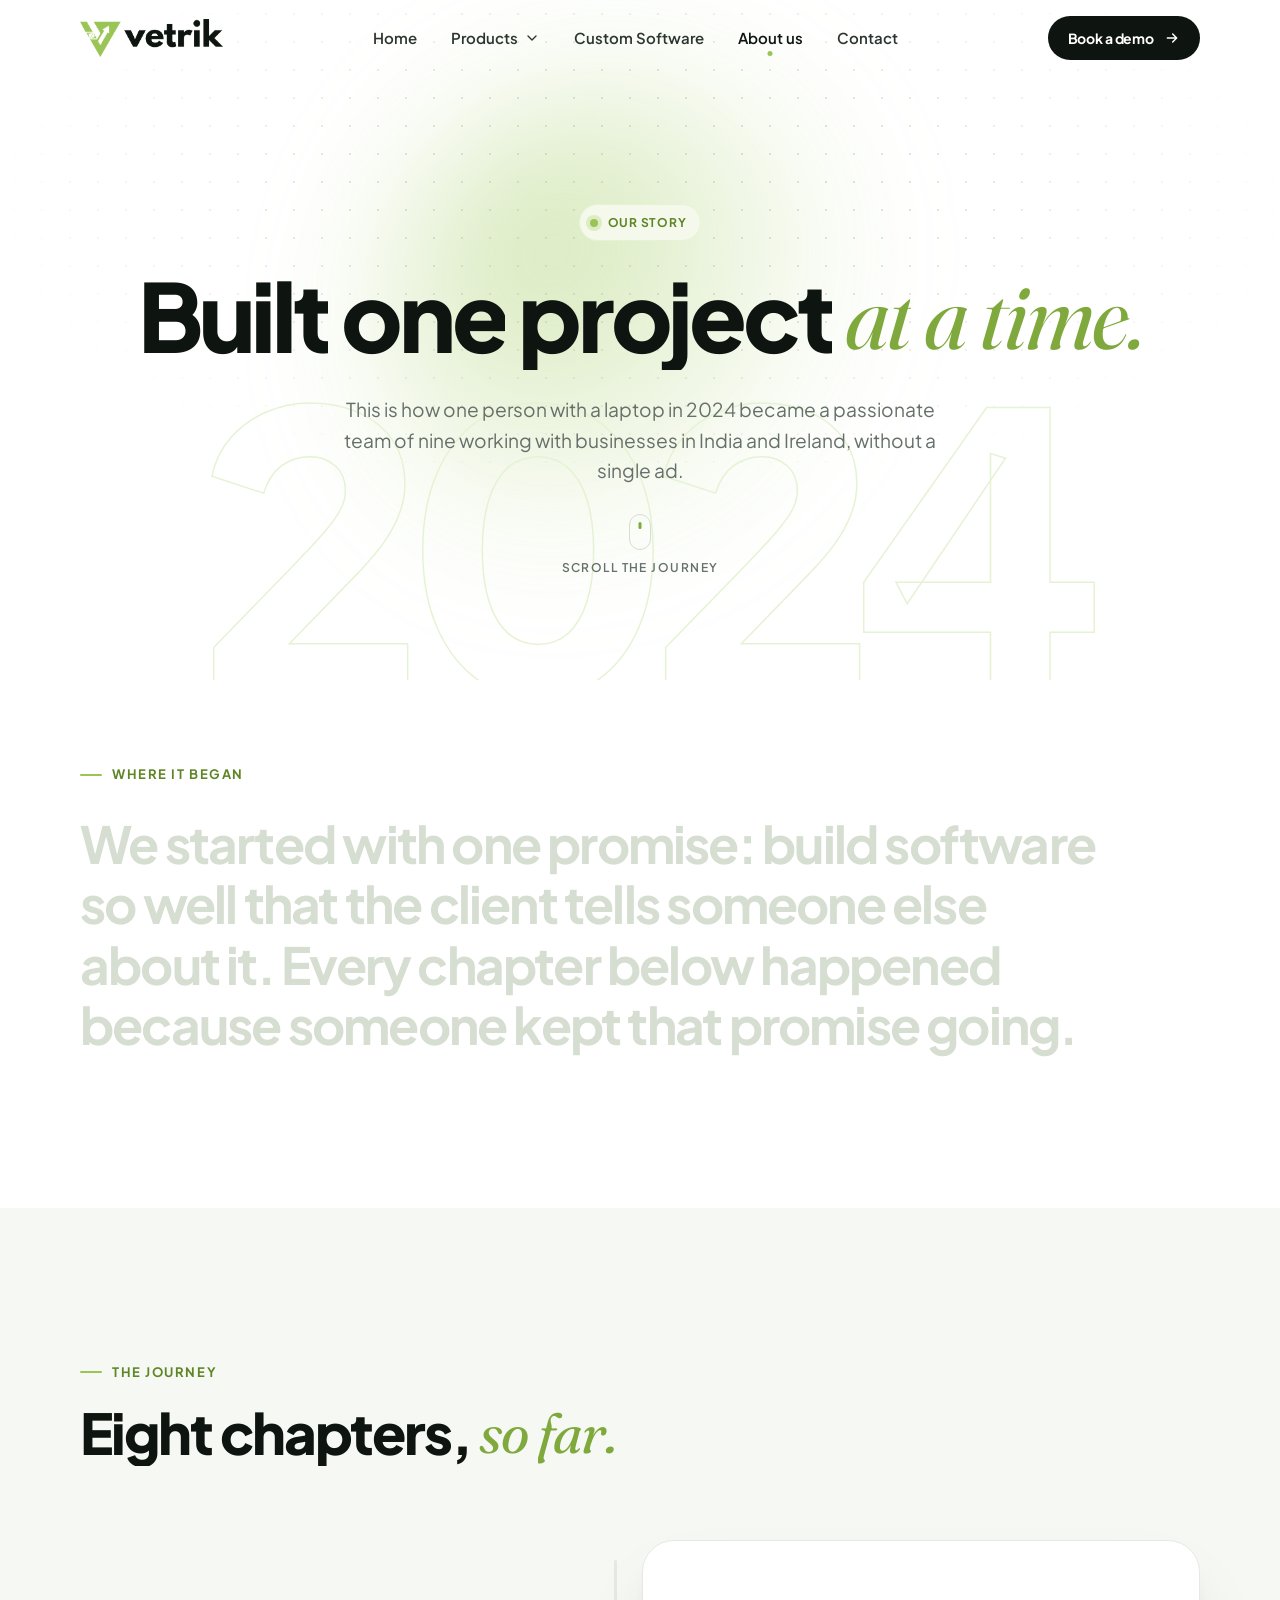
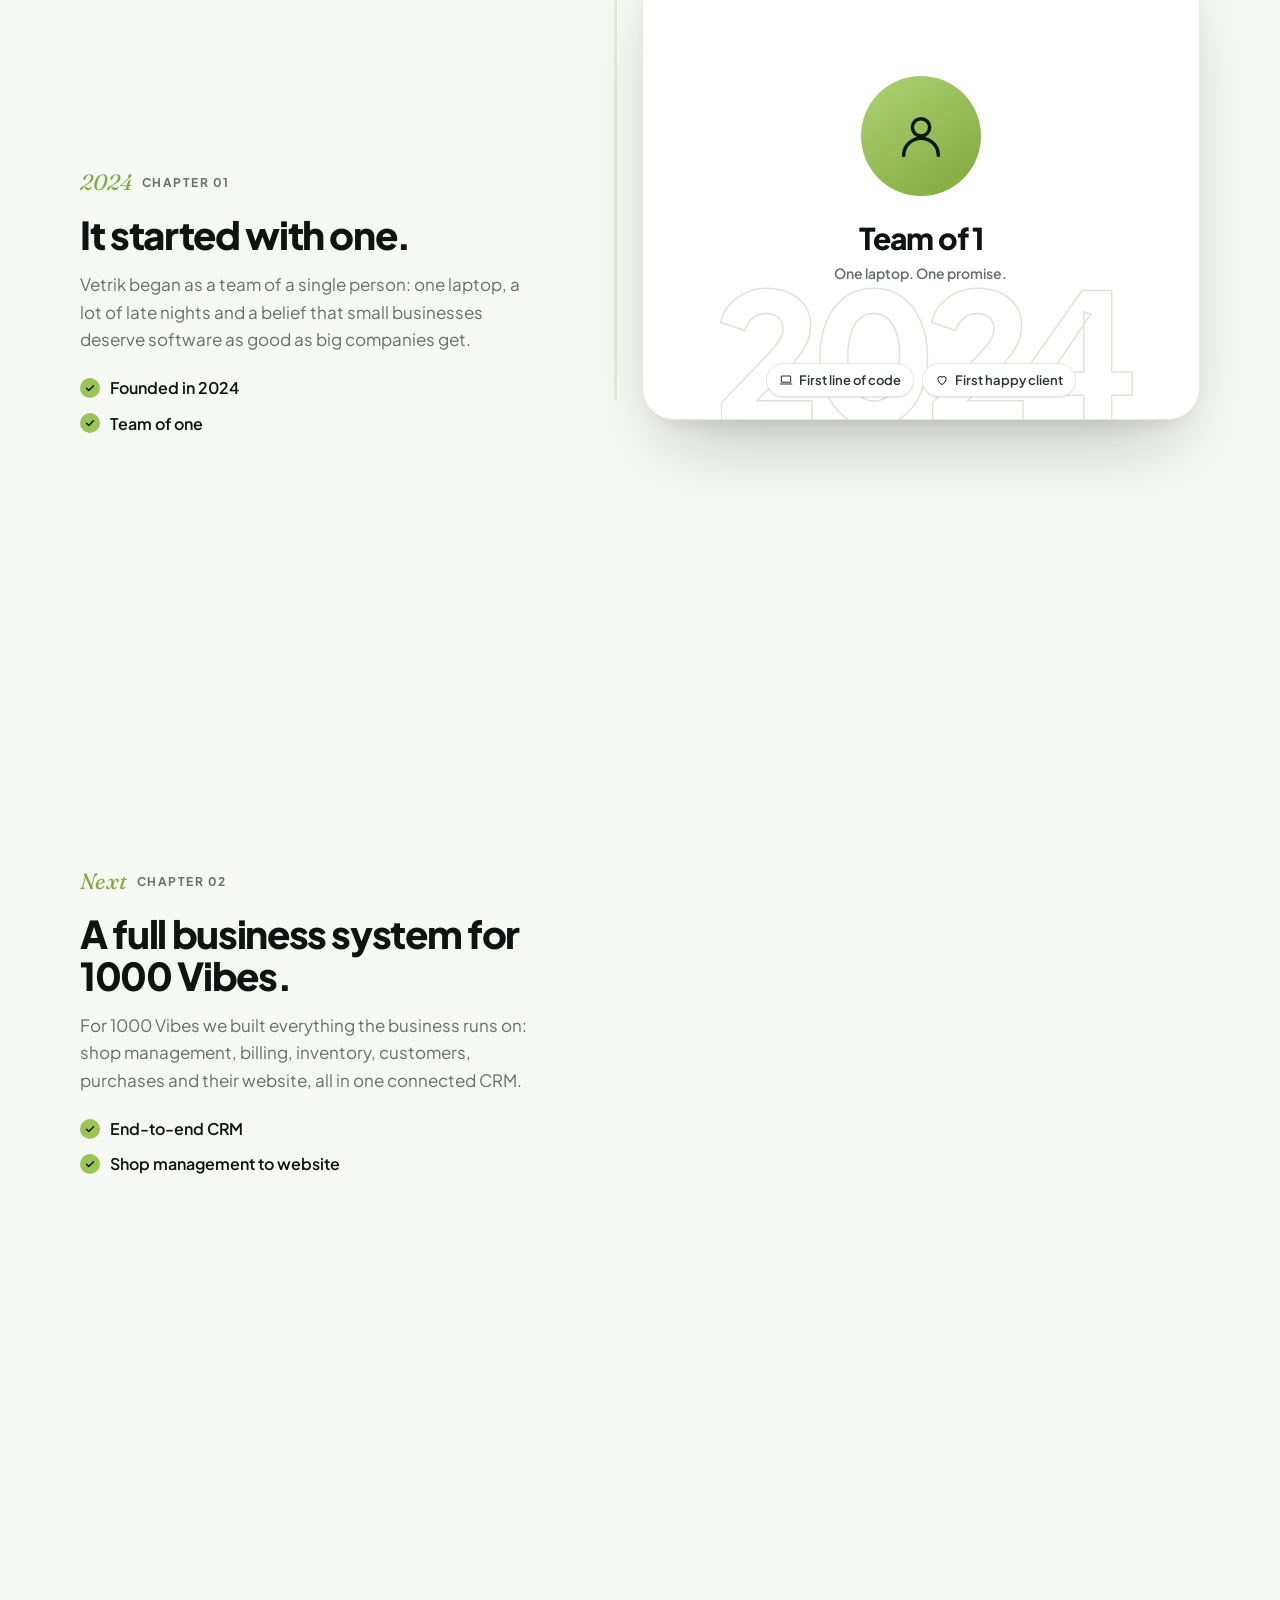
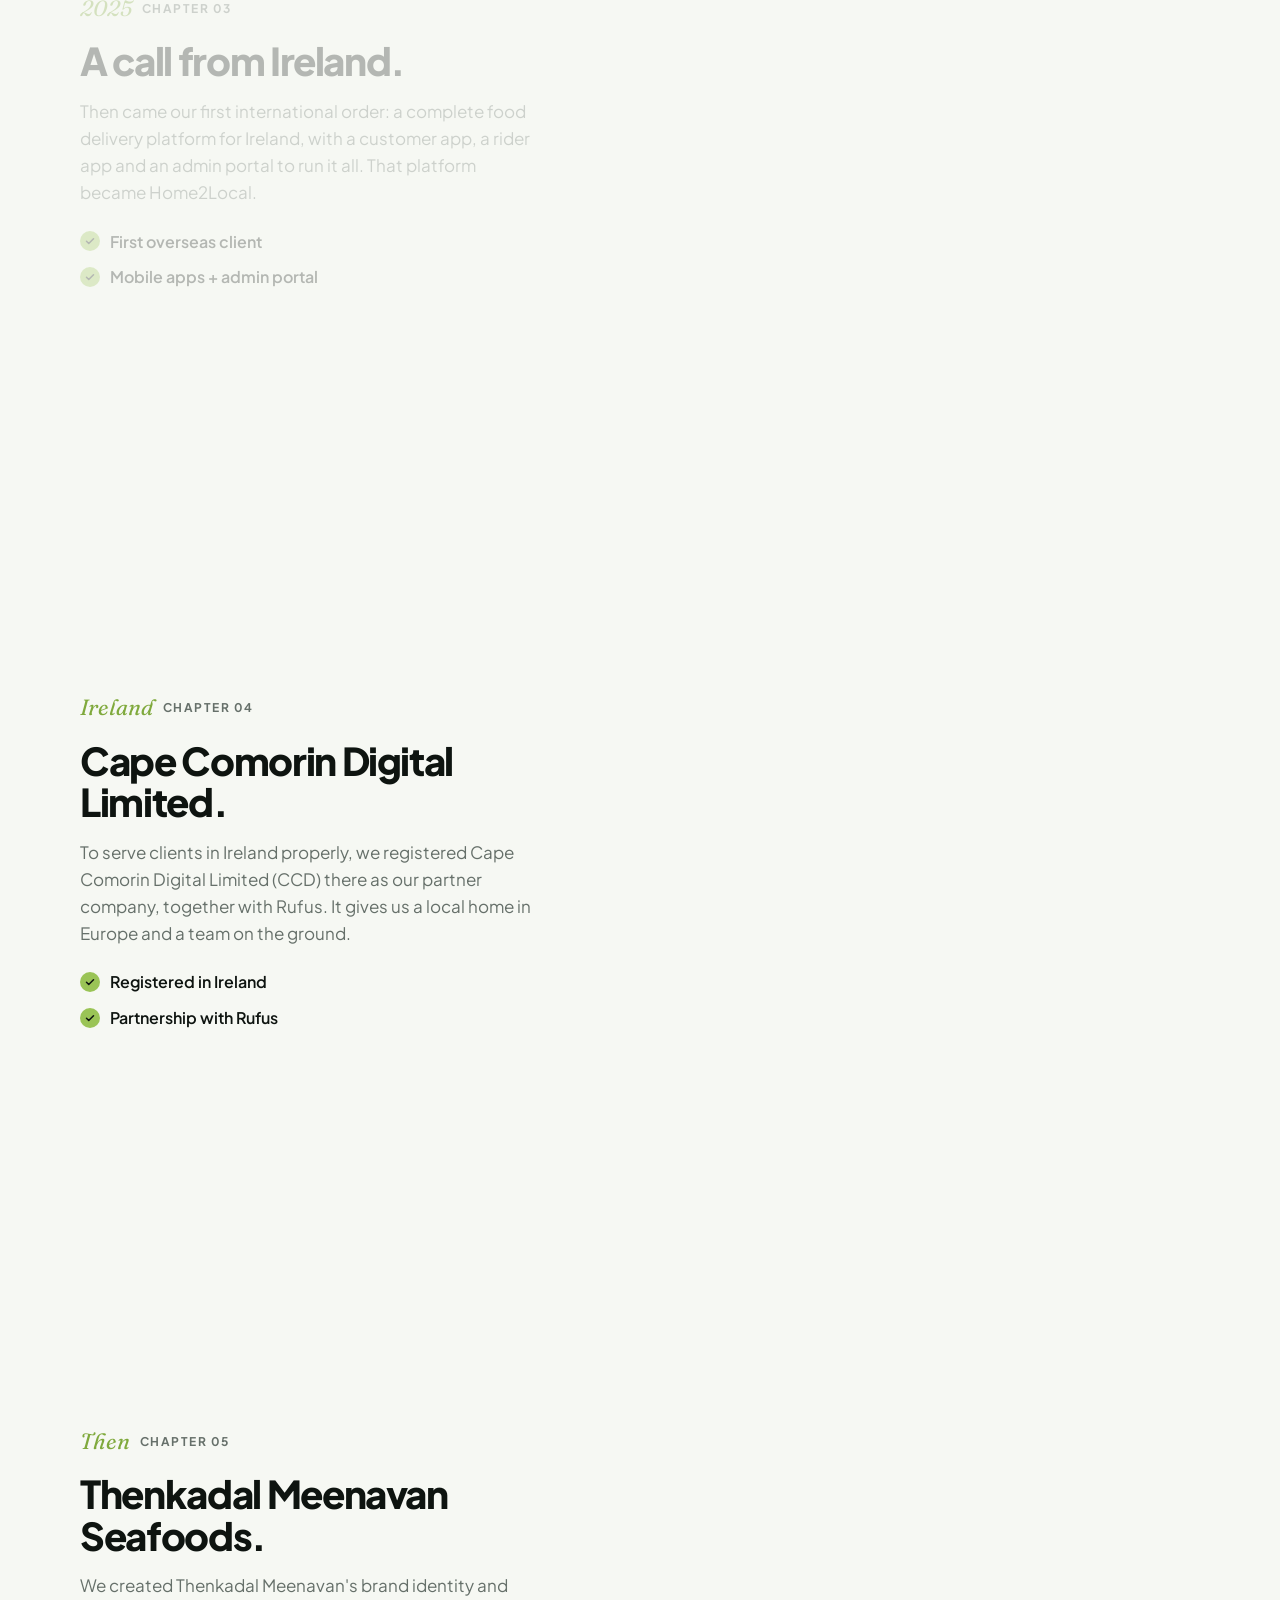
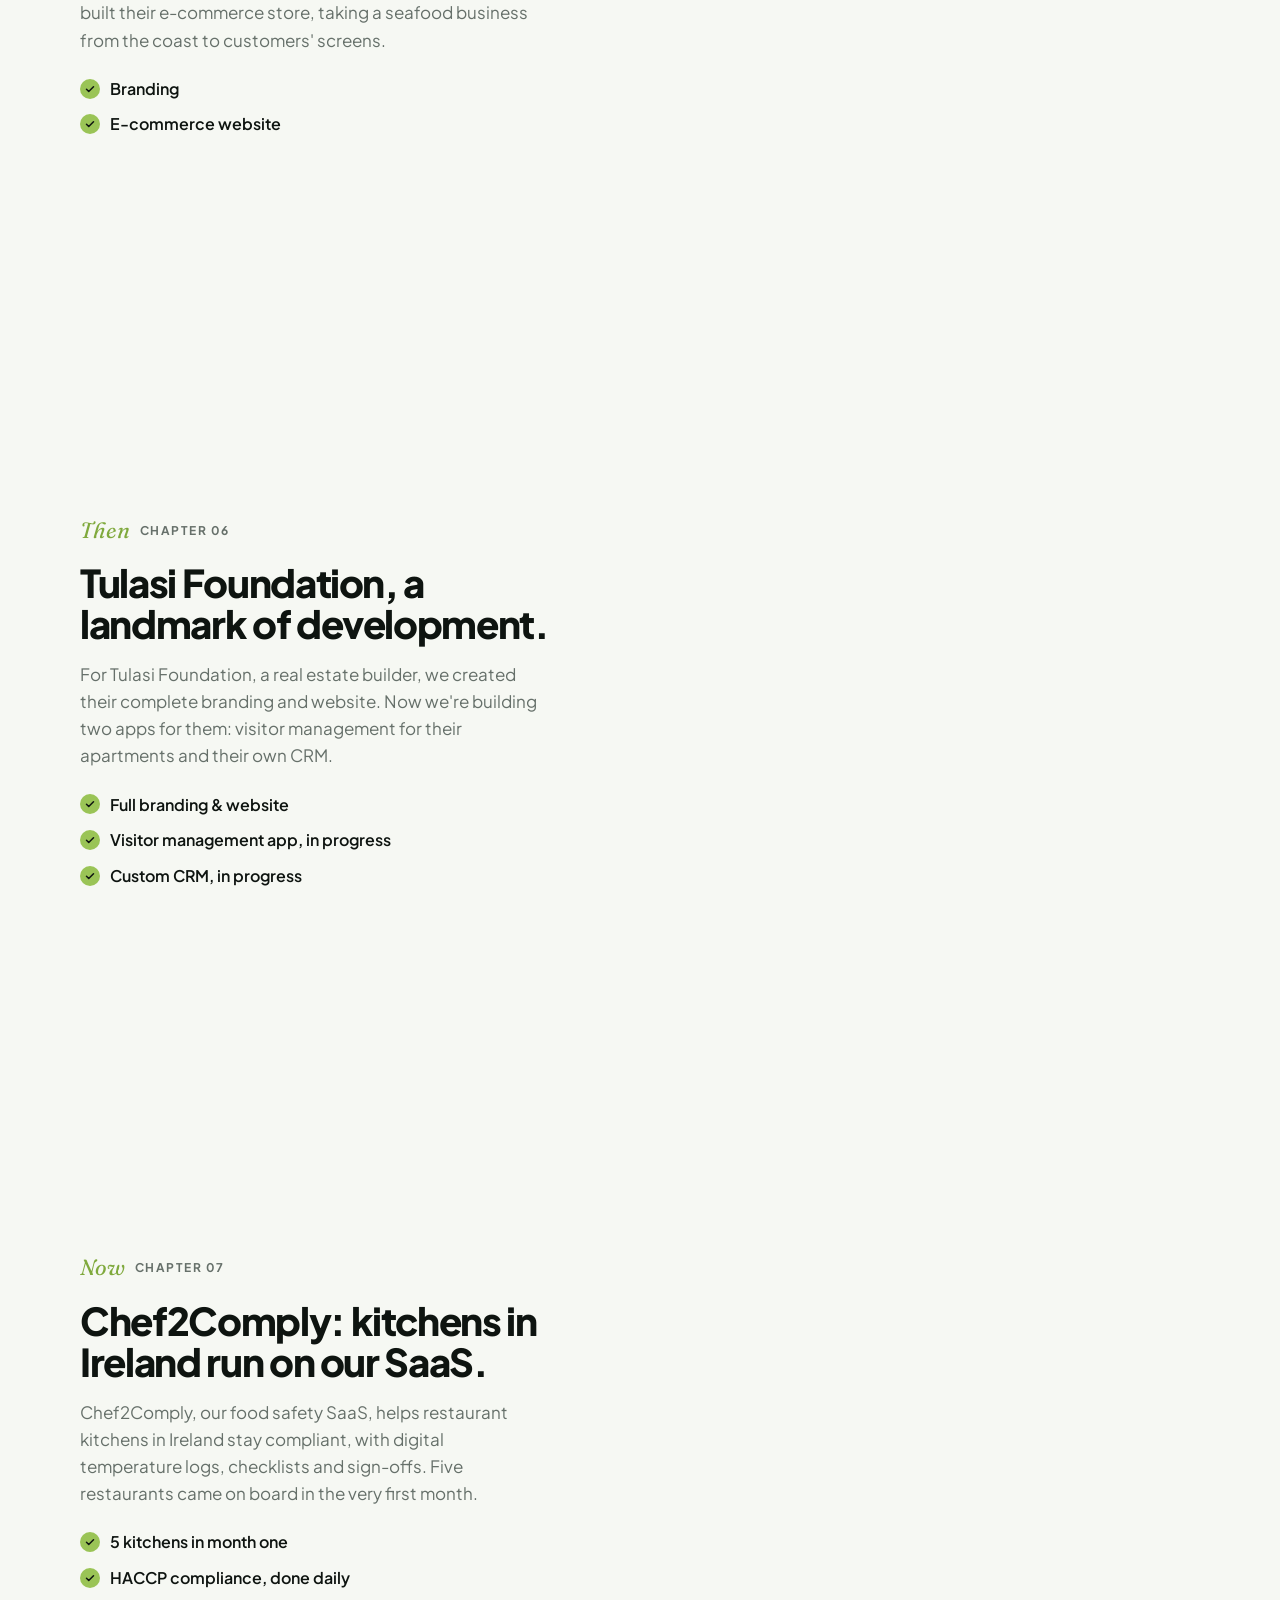
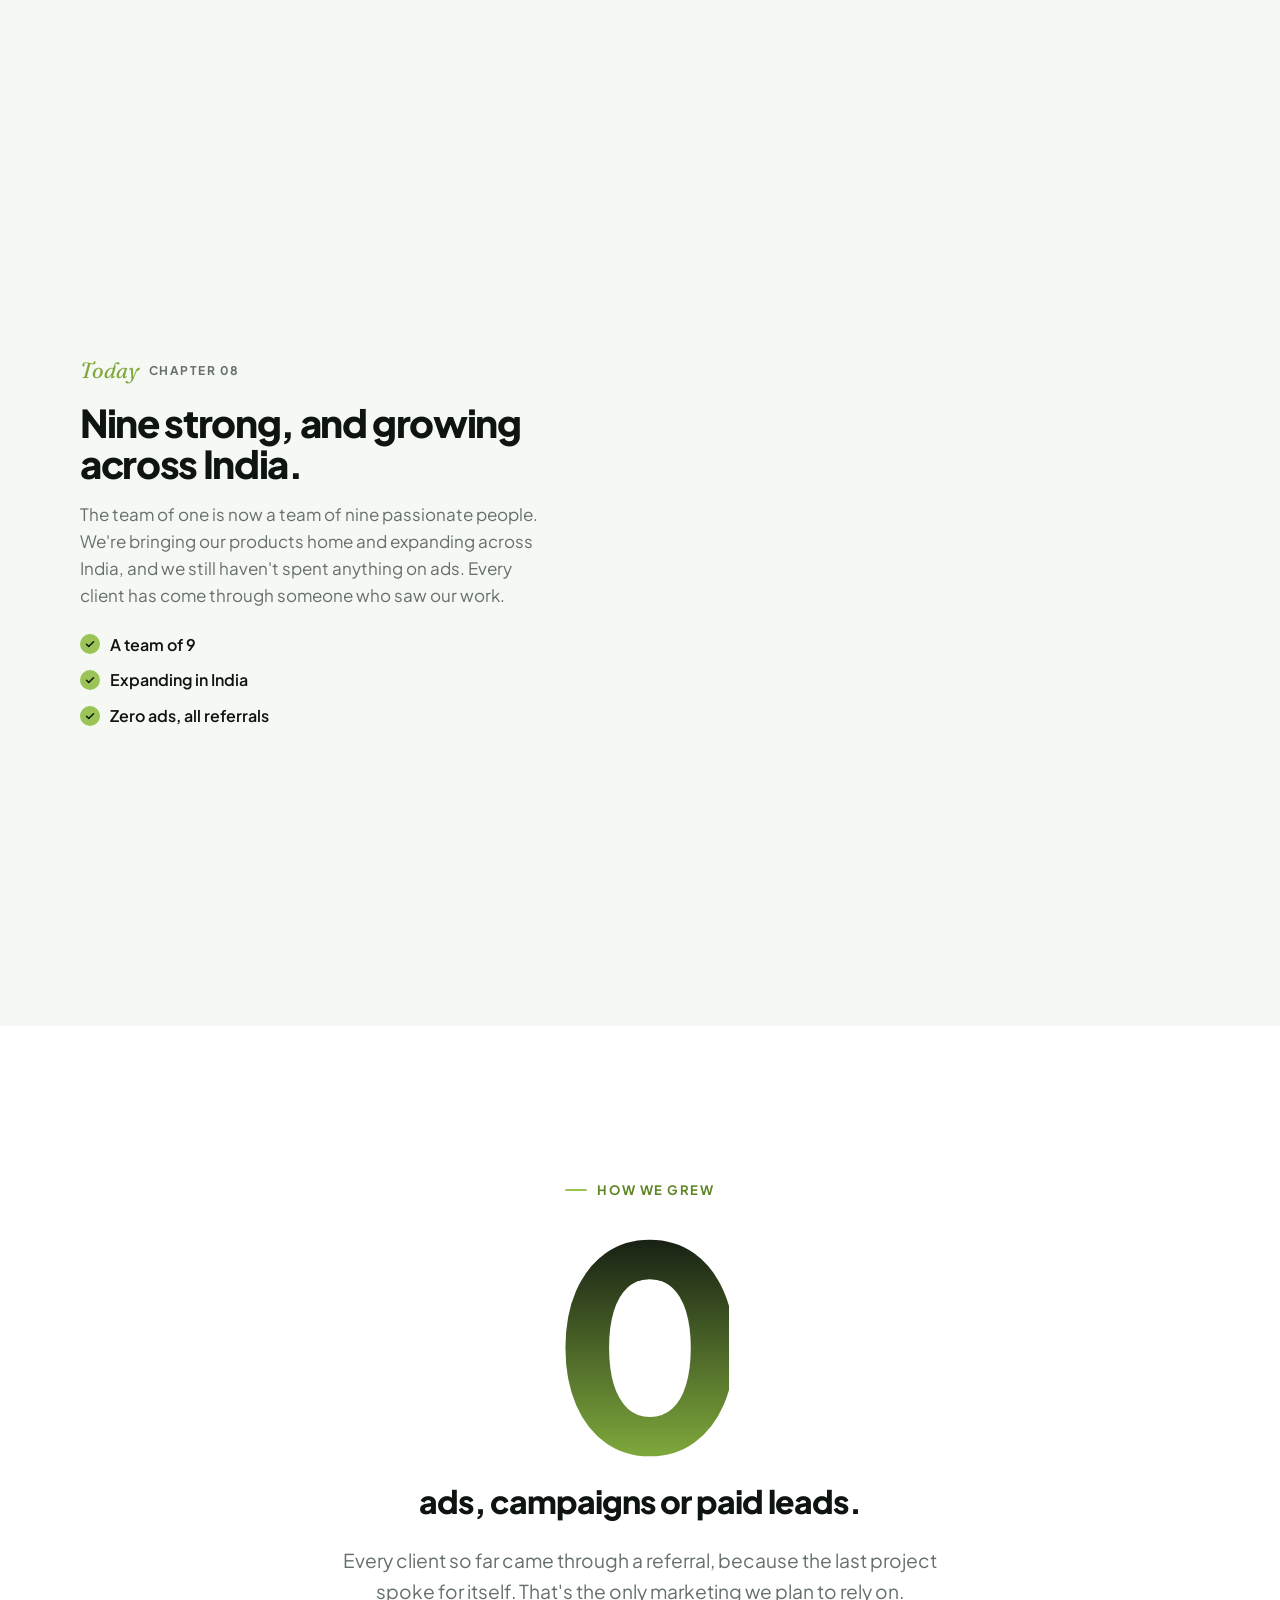
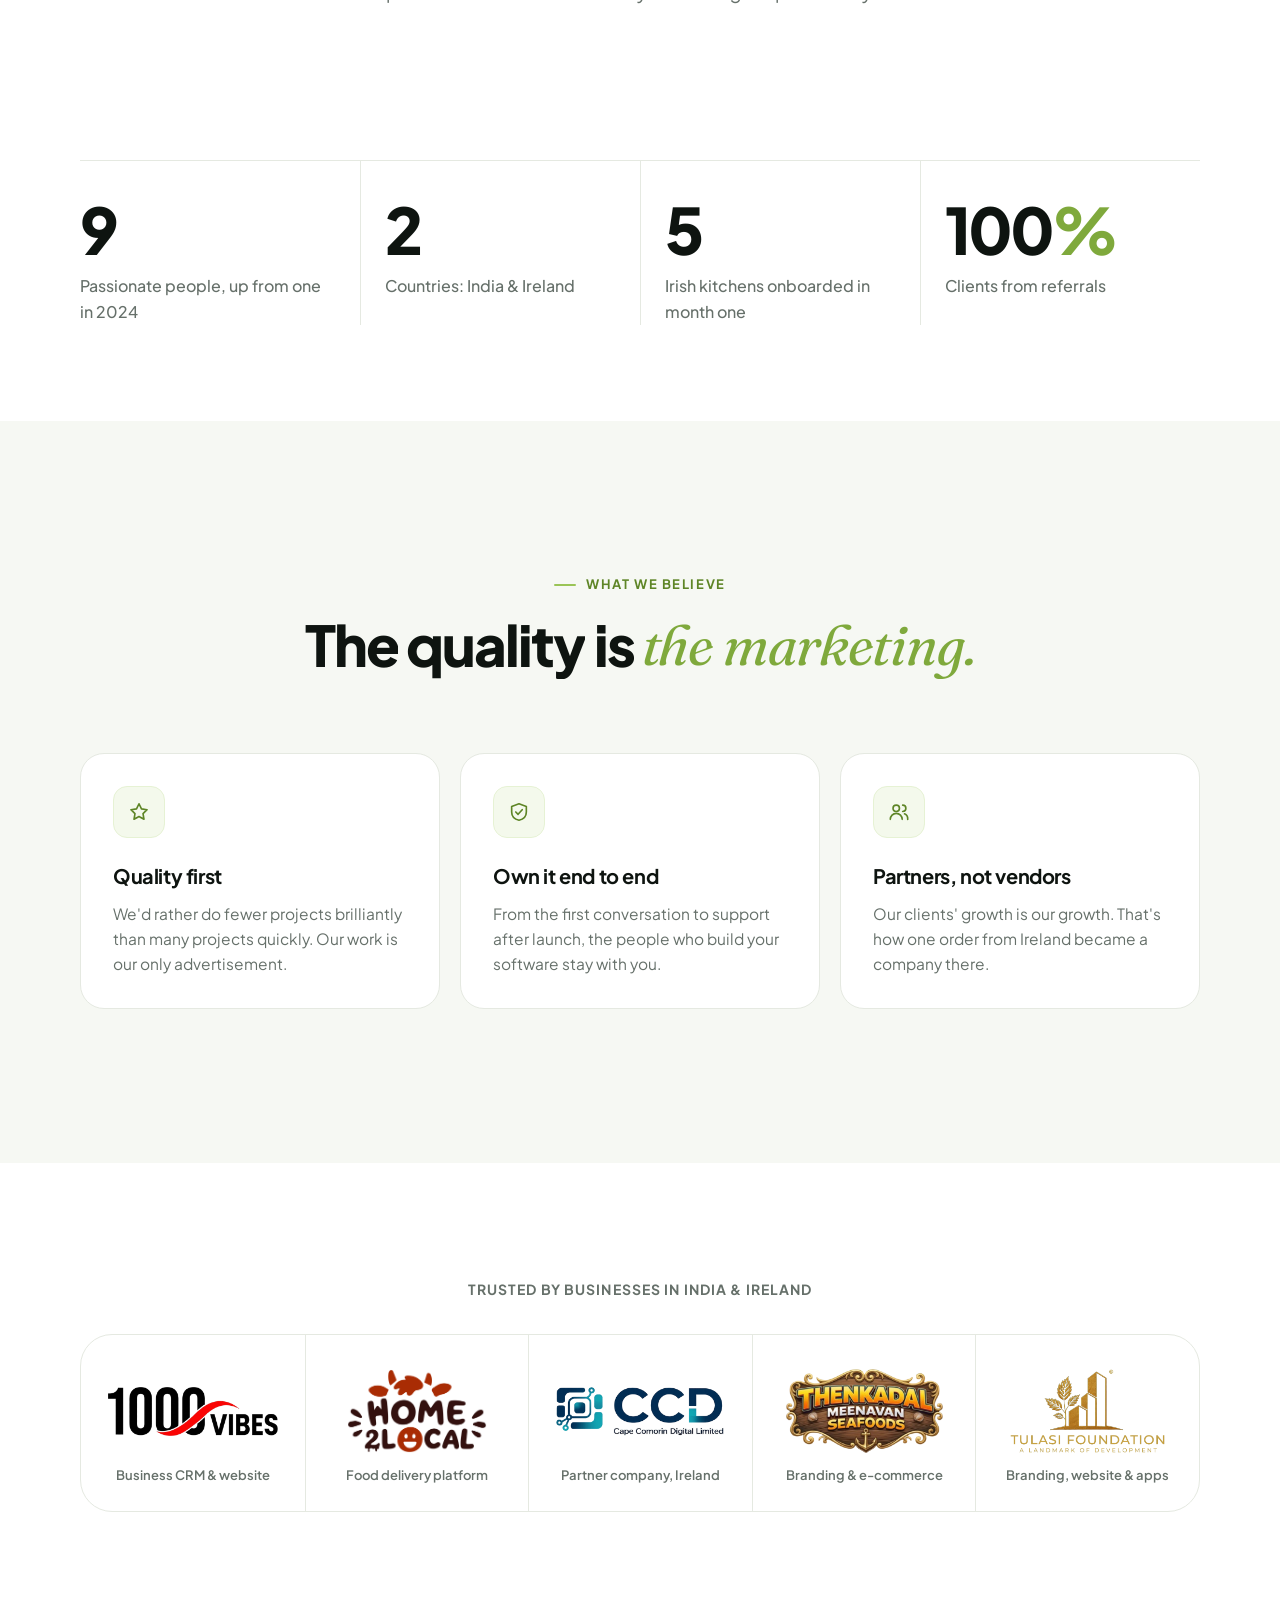
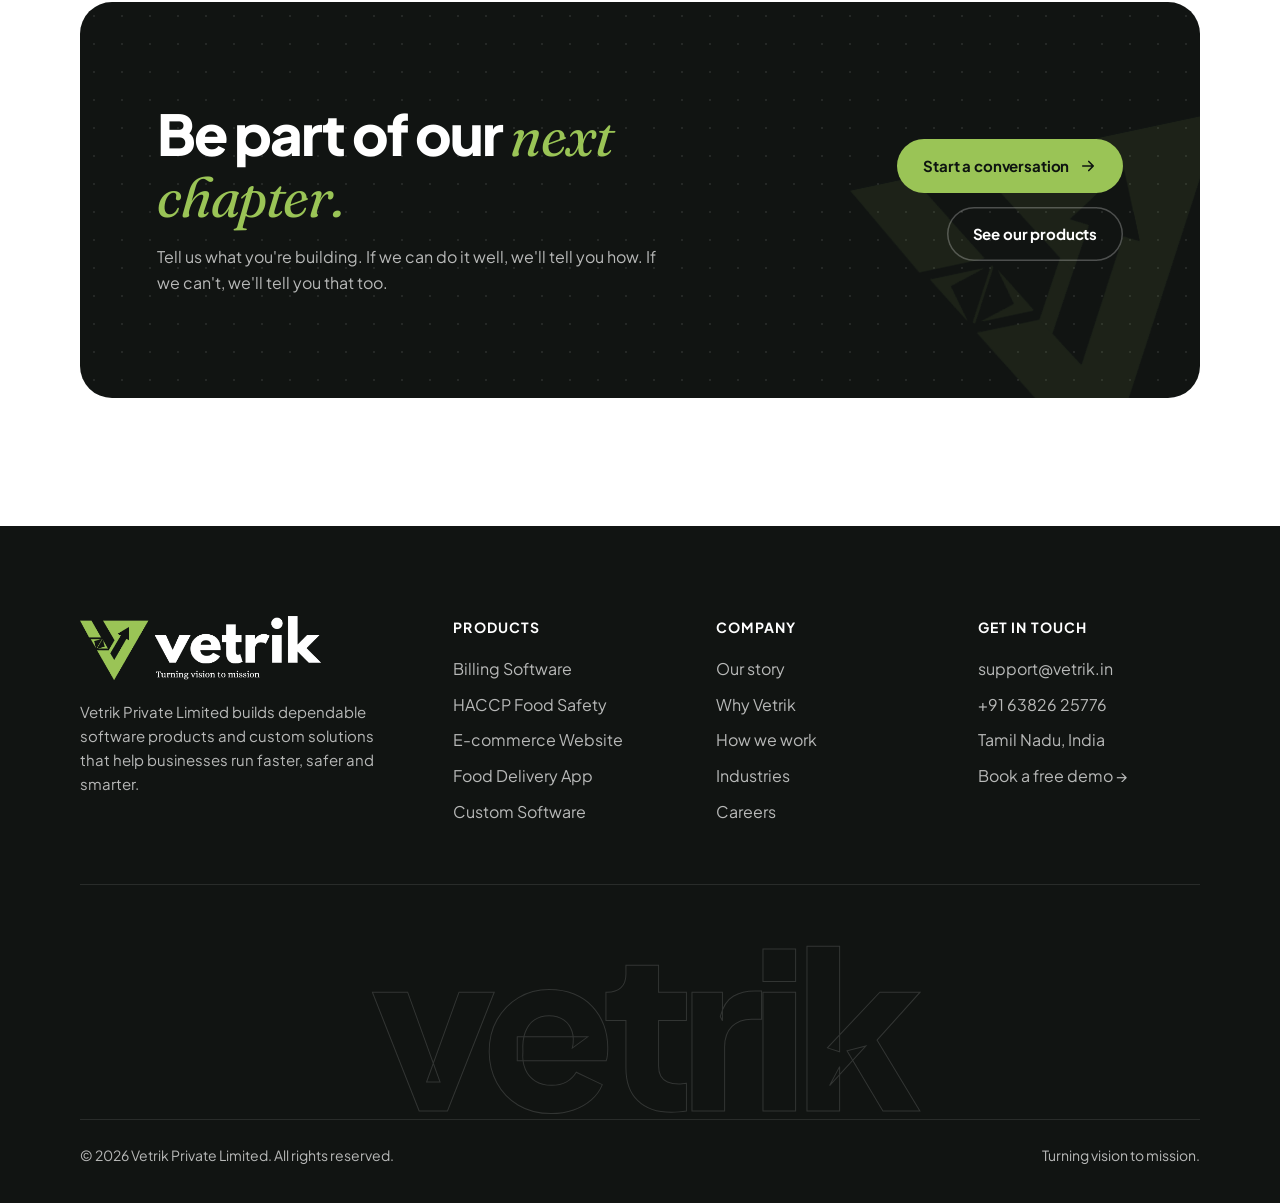
==== commit ef5d1dd2: "Update contact details: support@vetrik.in and +91 63826 25776 Email, phone and WhatsApp links in the" ====
--- a/about.html
+++ b/about.html
@@ -354,8 +354,8 @@
         <li><a href="contact.html">Careers</a></li>
       </ul></div>
       <div><h4>Get in touch</h4><ul>
-        <li><a href="mailto:hello@vetrik.in">hello@vetrik.in</a></li>
-        <li><a href="tel:+910000000000">+91 00000 00000</a></li>
+        <li><a href="mailto:support@vetrik.in">support@vetrik.in</a></li>
+        <li><a href="tel:+916382625776">+91 63826 25776</a></li>
         <li>Tamil Nadu, India</li>
         <li><a href="contact.html">Book a free demo →</a></li>
       </ul></div>
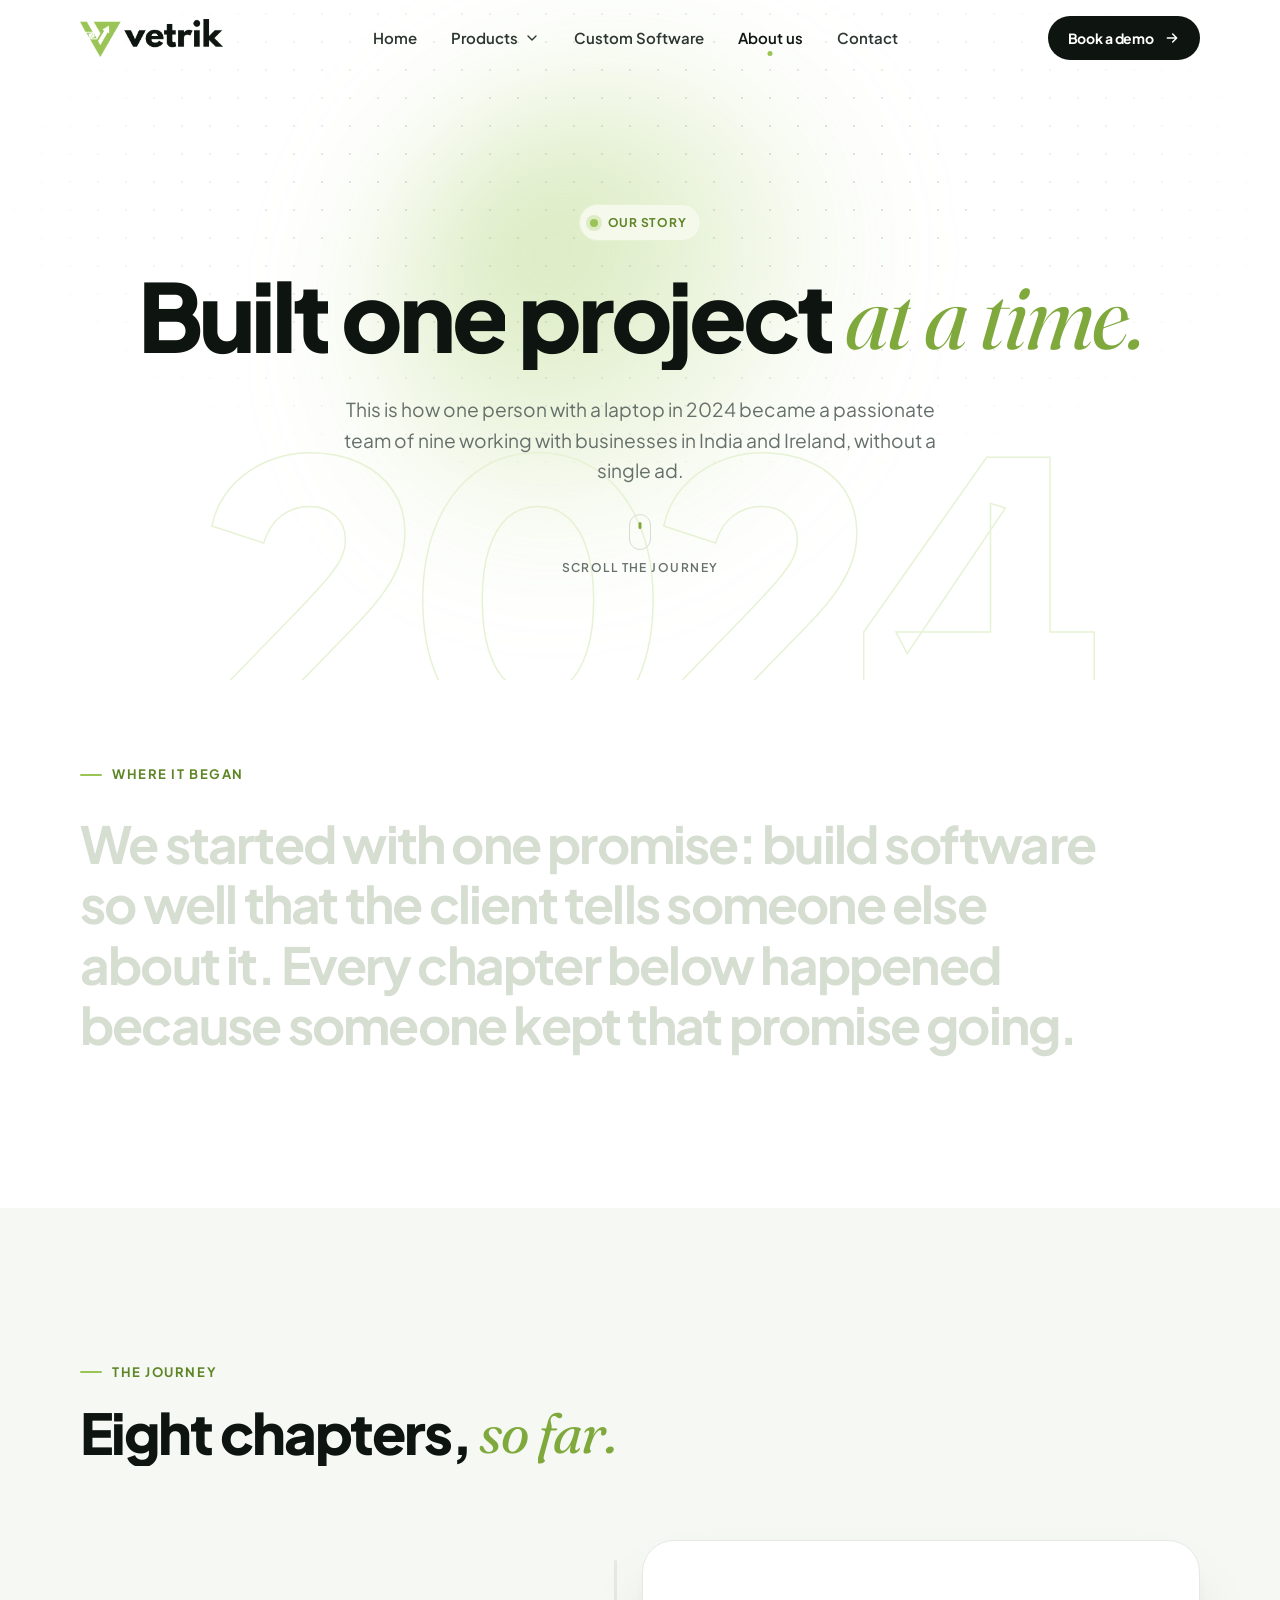
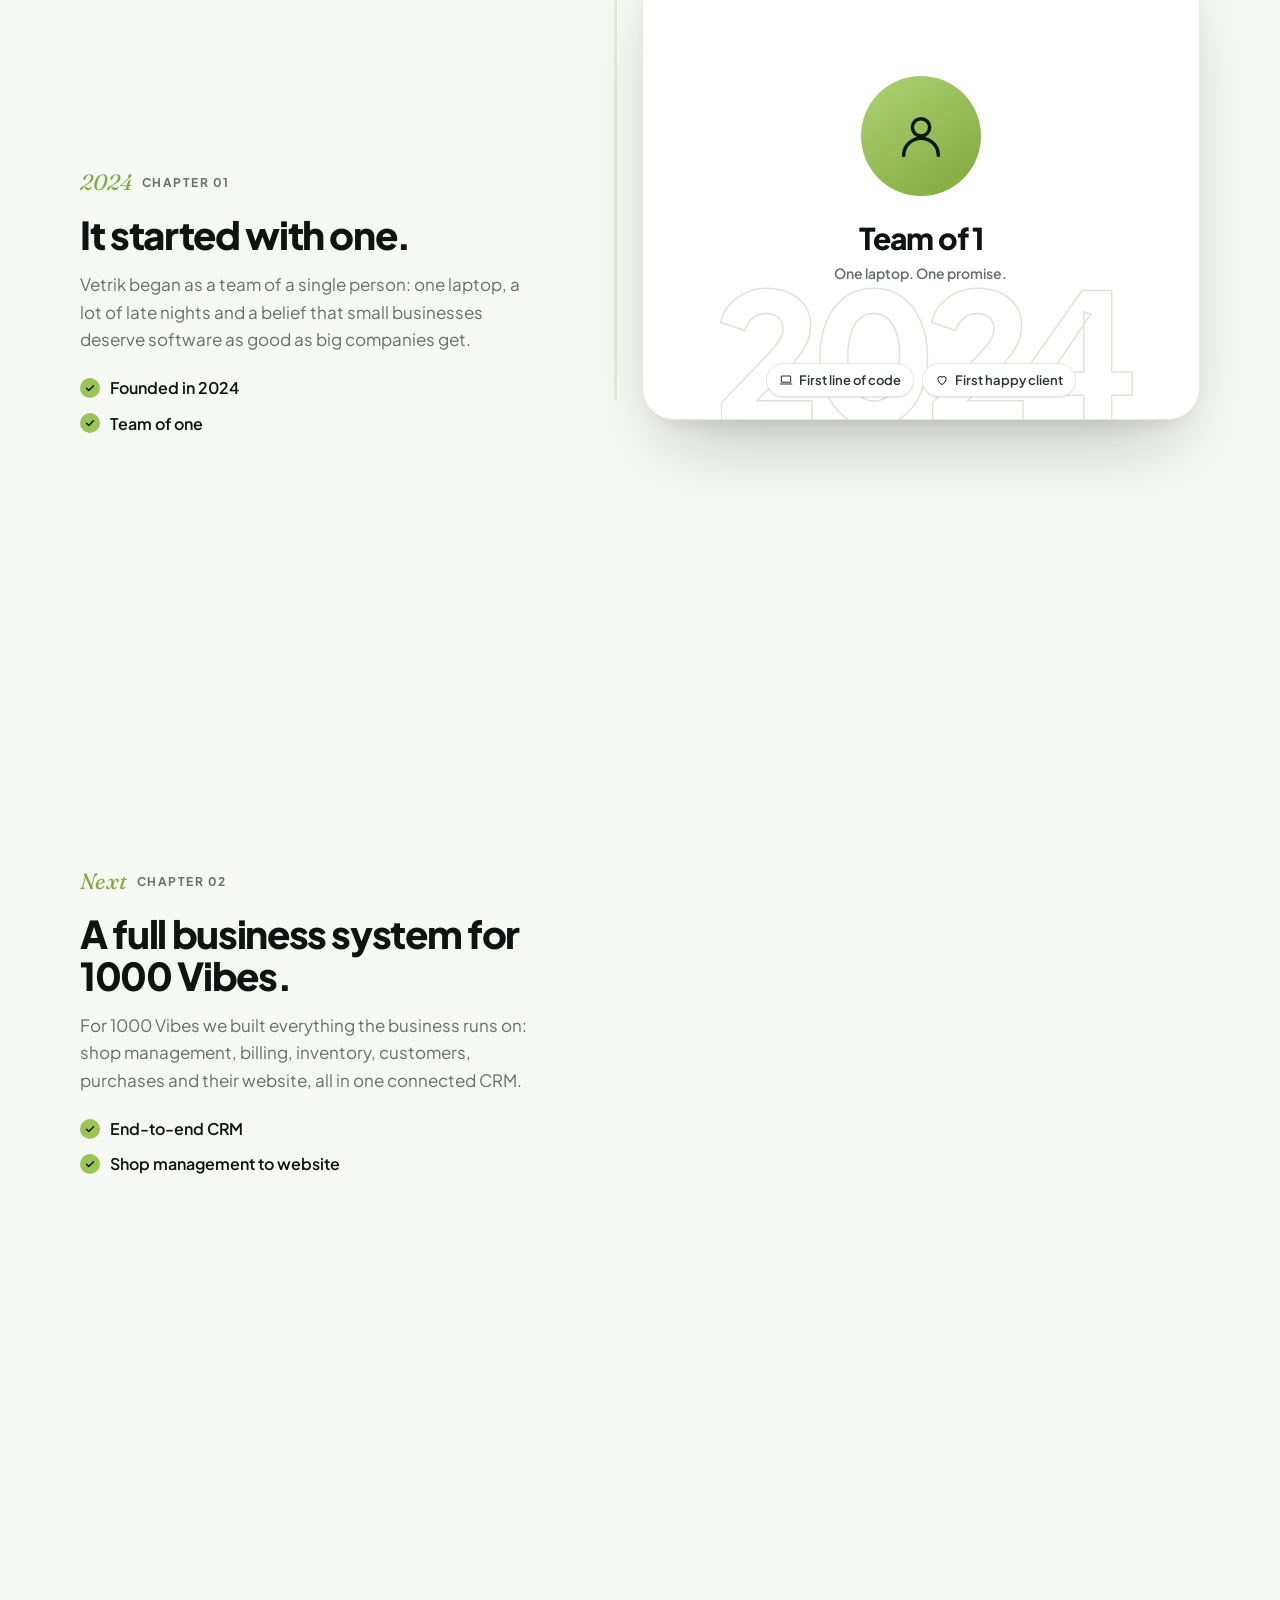
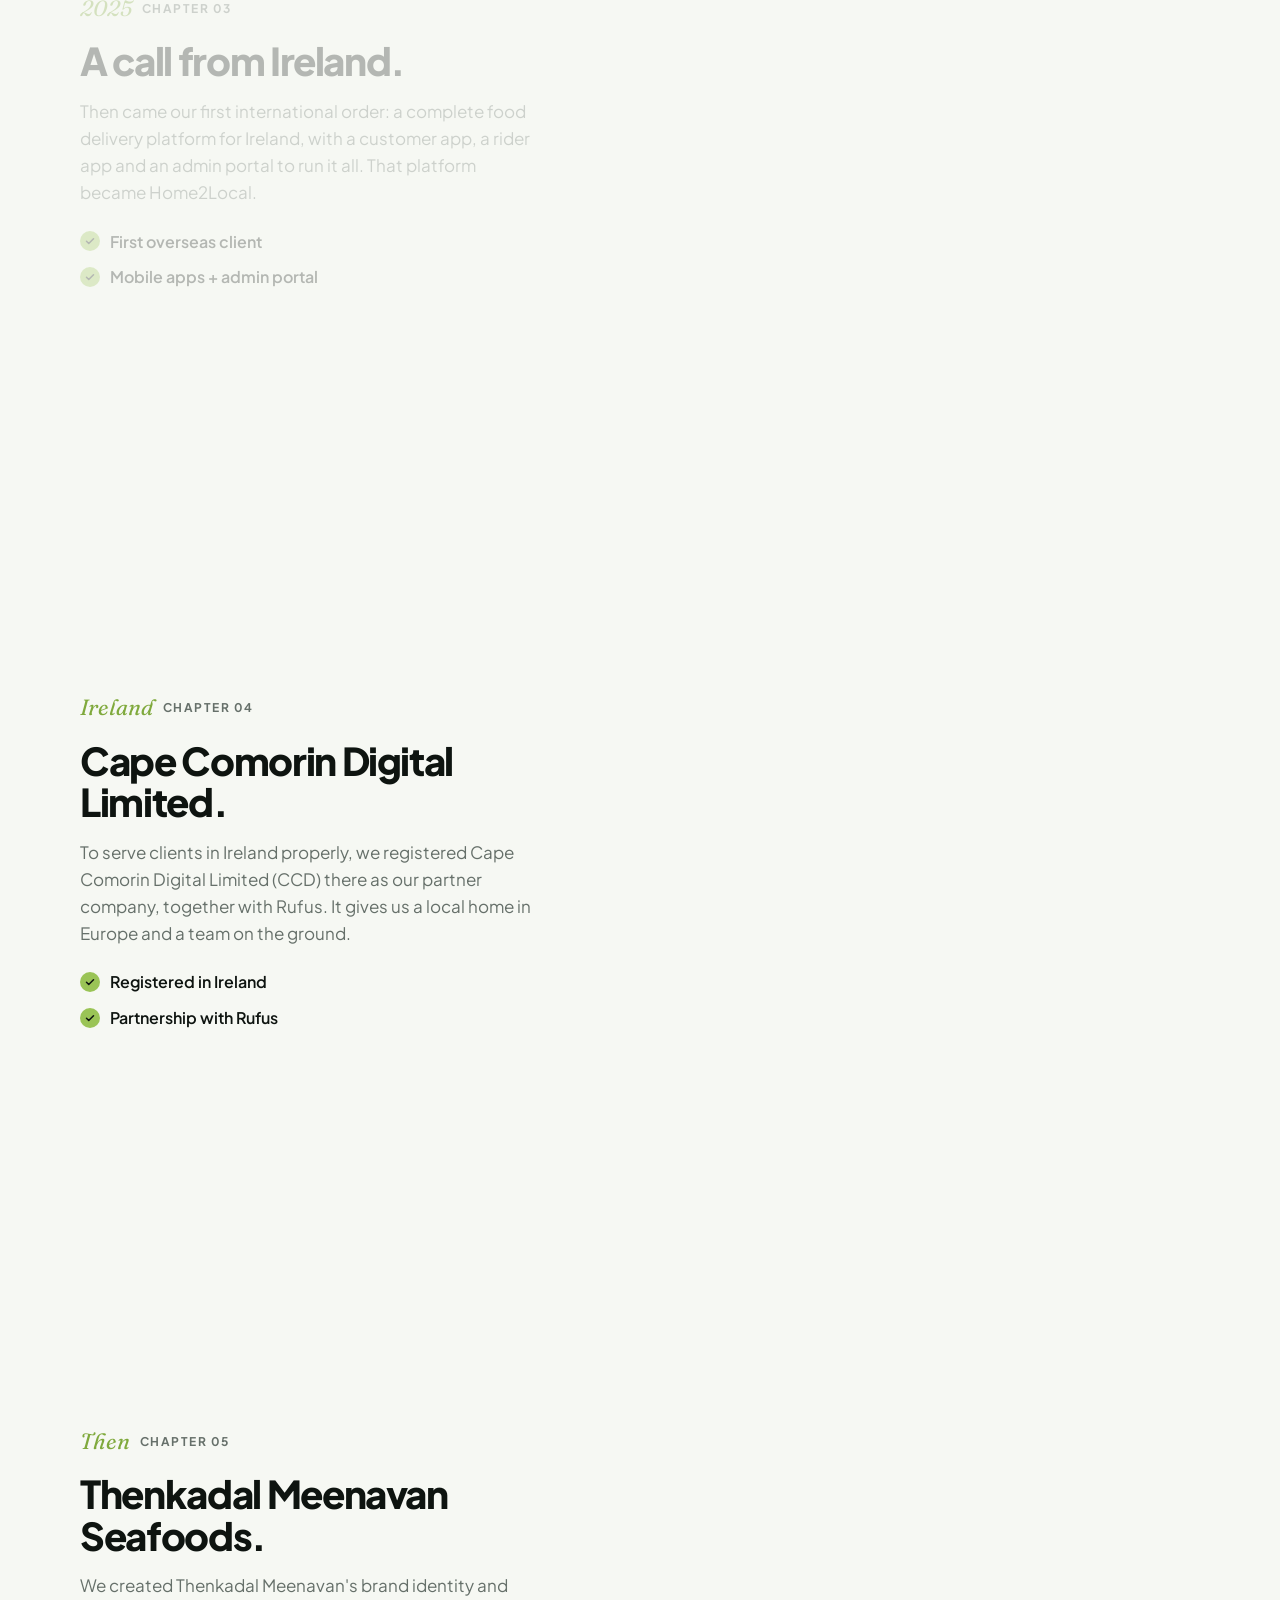
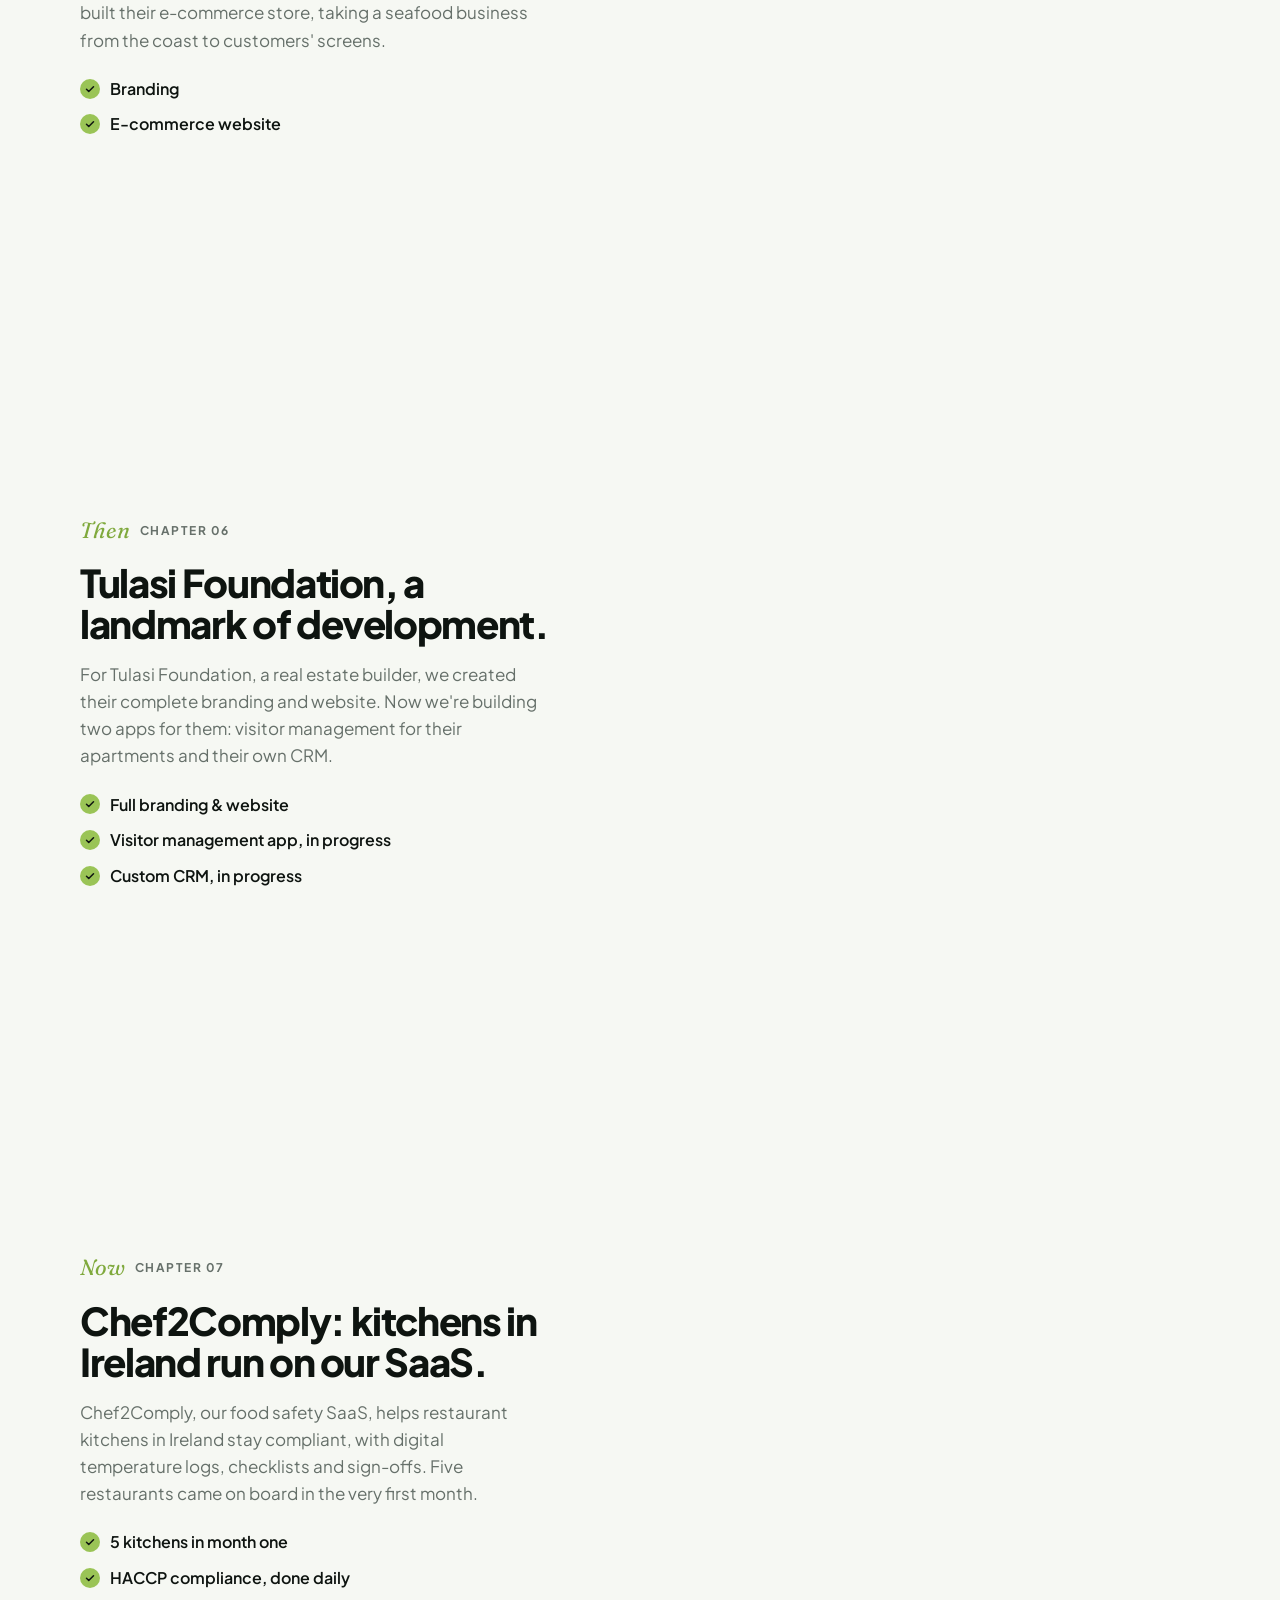
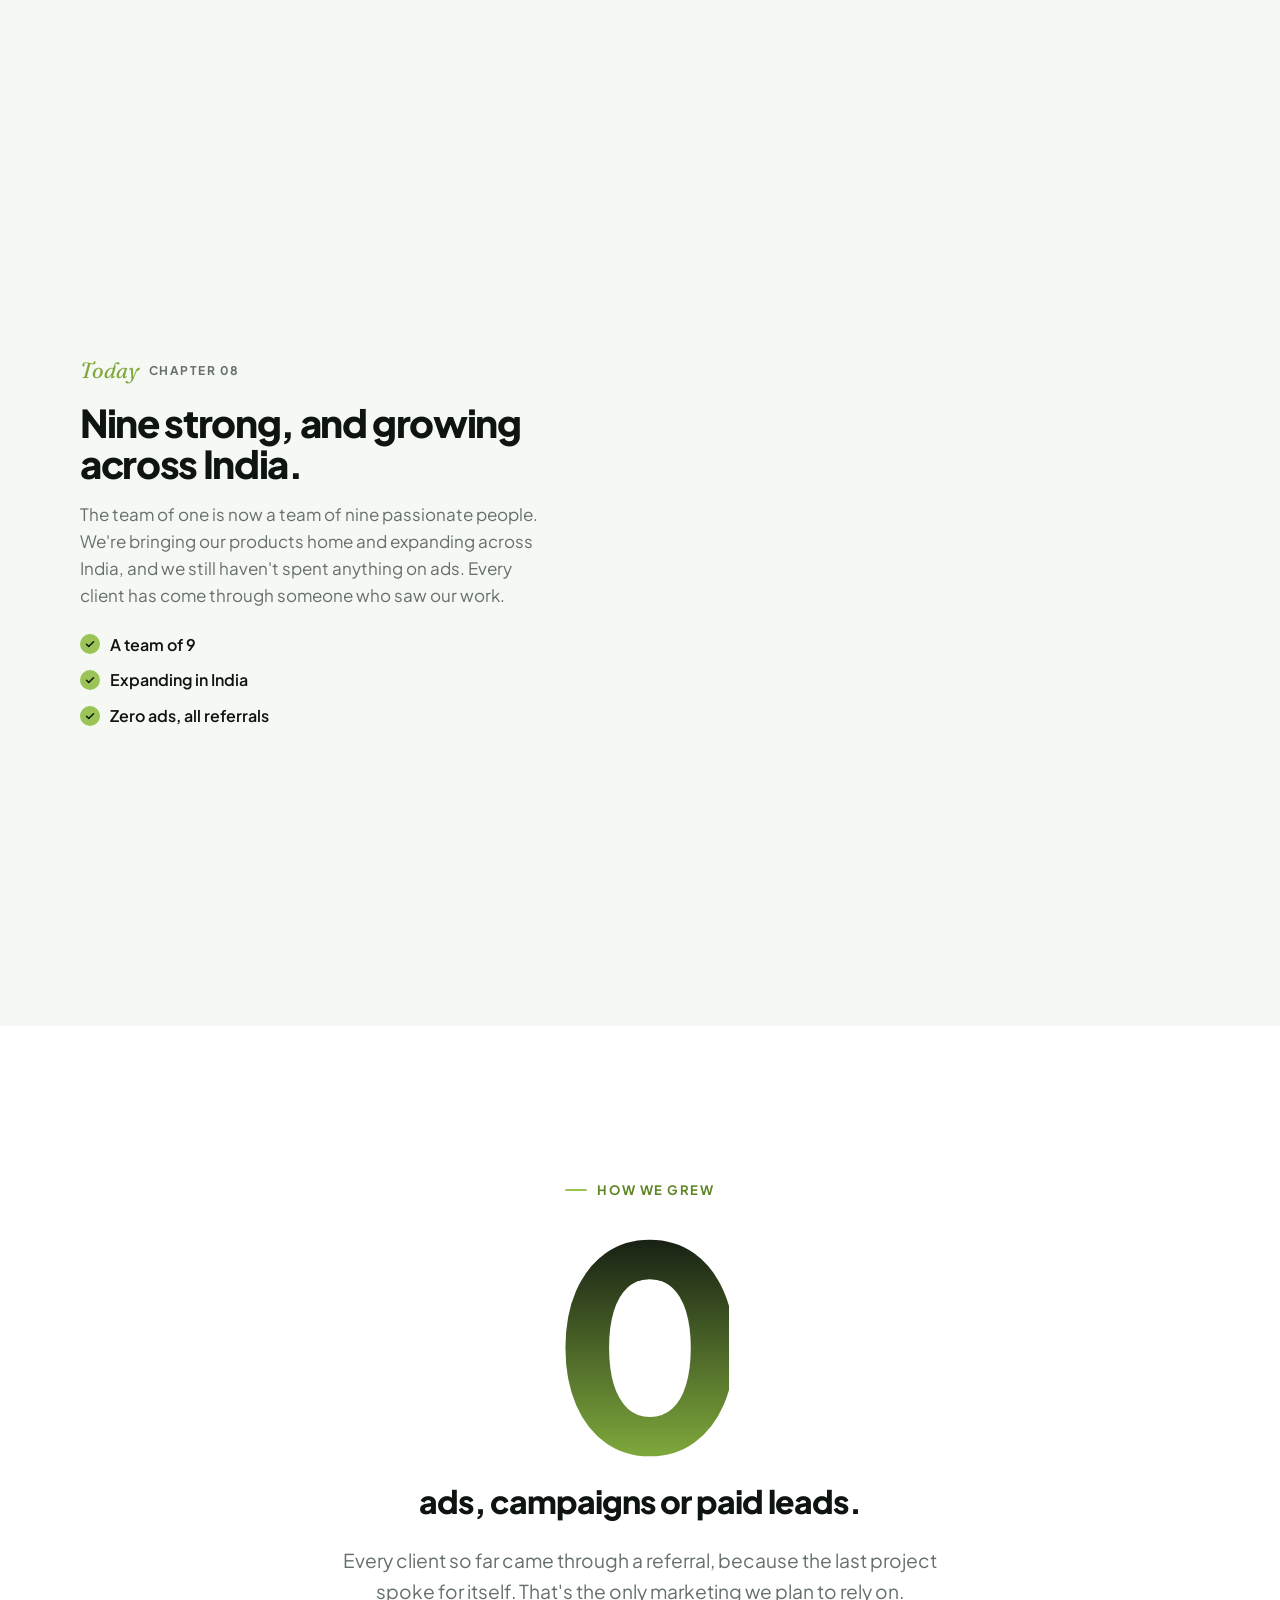
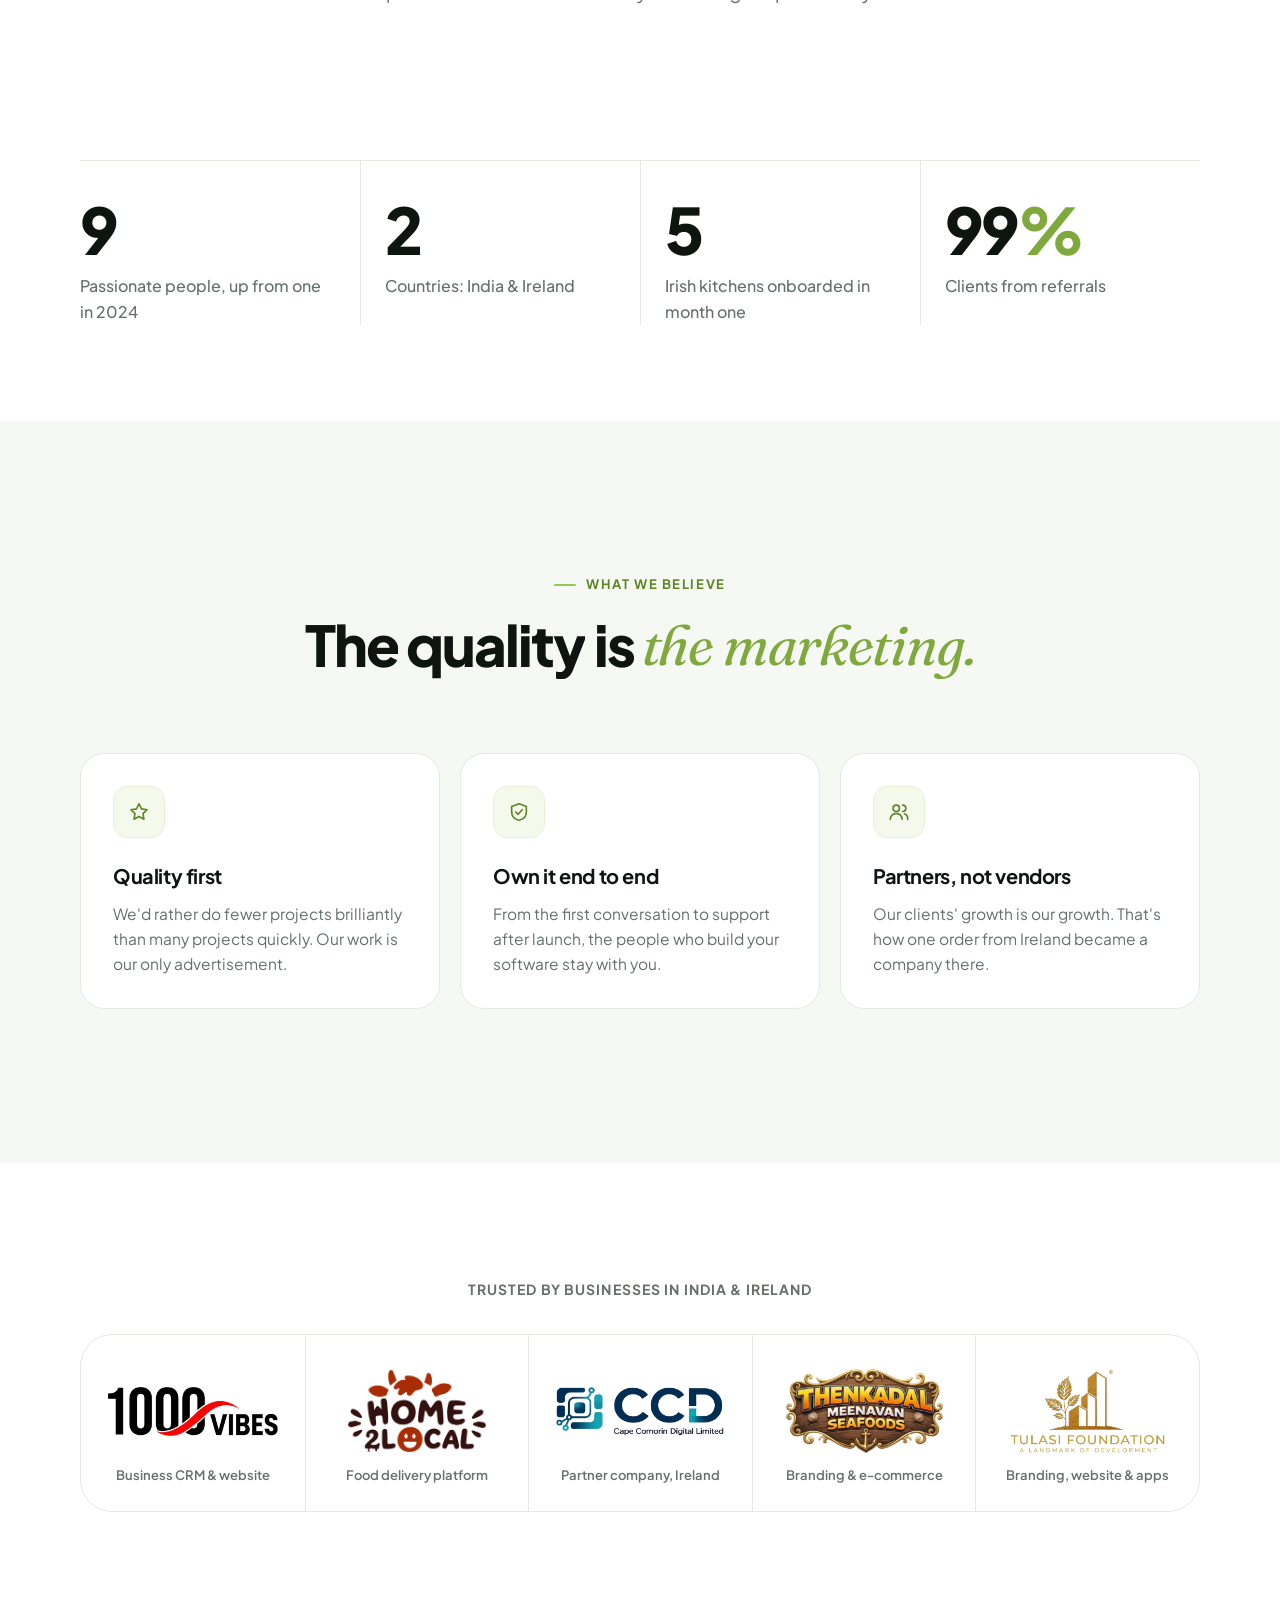
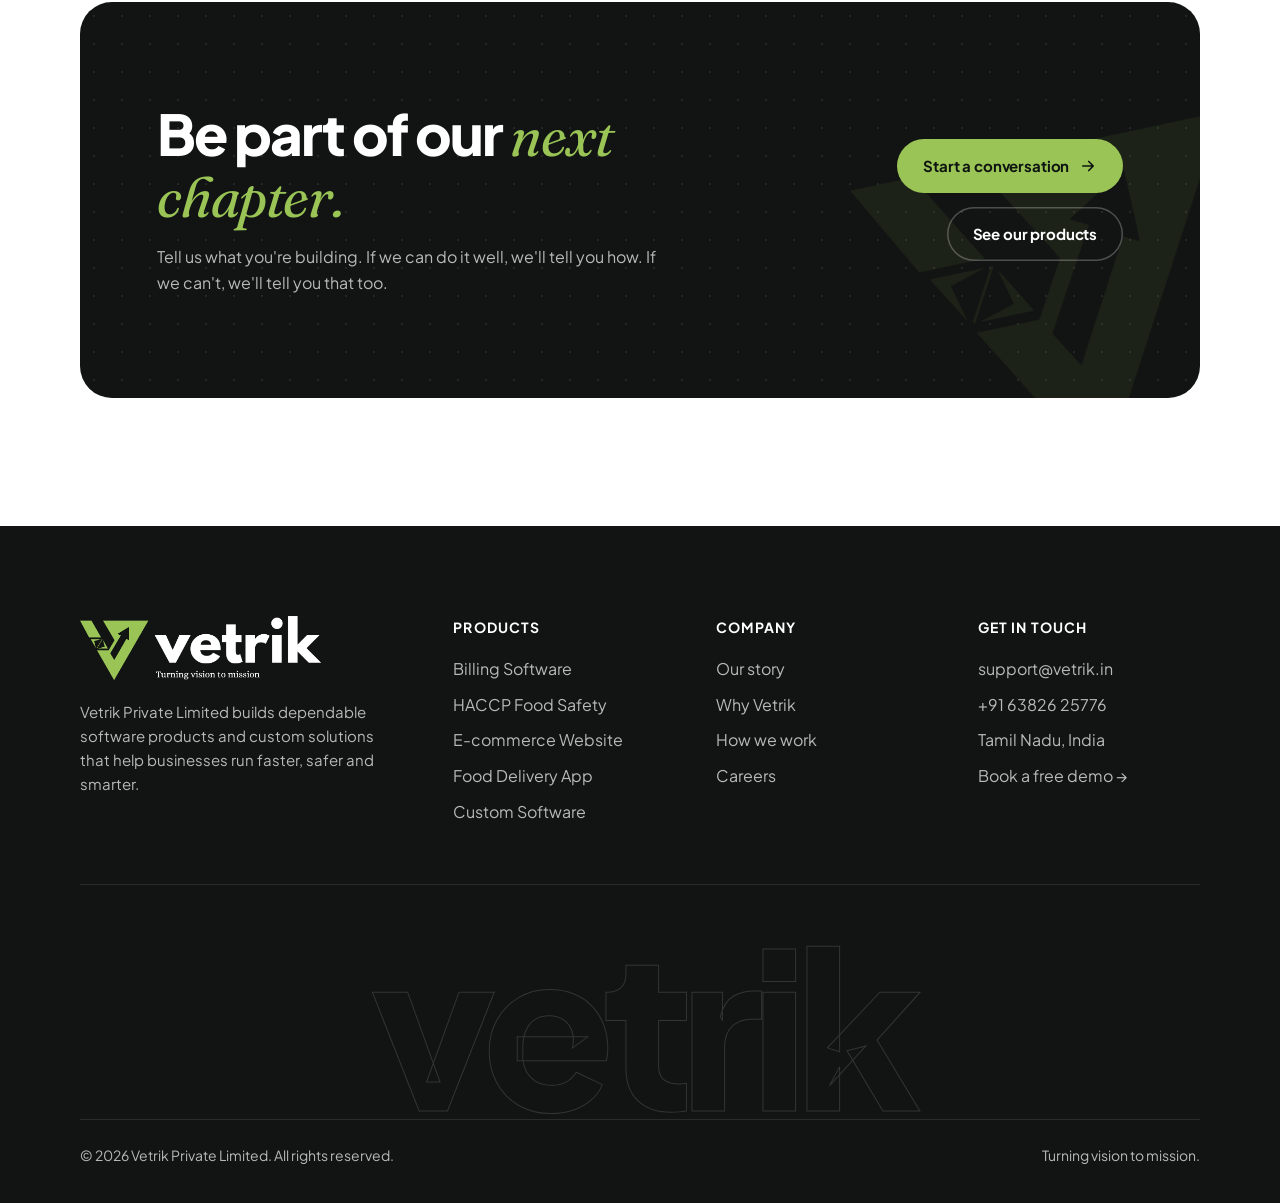
==== commit d28aa78b: "Home: focus on mission and services; drop company-story and industries - Hero: mission-led copy and " ====
--- a/about.html
+++ b/about.html
@@ -350,7 +350,6 @@
         <li><a href="about.html">Our story</a></li>
         <li><a href="index.html#why">Why Vetrik</a></li>
         <li><a href="index.html#process">How we work</a></li>
-        <li><a href="index.html#industries">Industries</a></li>
         <li><a href="contact.html">Careers</a></li>
       </ul></div>
       <div><h4>Get in touch</h4><ul>
--- a/assets/css/style.css
+++ b/assets/css/style.css
@@ -377,22 +377,6 @@
   .client__logo img { max-height: 64px; max-width: 130px; }
 }
 
-/* ---------- Marquee ---------- */
-.marquee { position: relative; overflow: hidden; padding: 28px 0; border-block: 1px solid var(--line); background: #fff; }
-.marquee::before, .marquee::after {
-  content: ""; position: absolute; top: 0; bottom: 0; width: 120px; z-index: 2; pointer-events: none;
-}
-.marquee::before { left: 0; background: linear-gradient(90deg, #fff, transparent); }
-.marquee::after { right: 0; background: linear-gradient(-90deg, #fff, transparent); }
-.marquee__track { display: flex; width: max-content; gap: 56px; padding-right: 56px; animation: marquee 38s linear infinite; }
-.marquee:hover .marquee__track { animation-play-state: paused; }
-.marquee__item {
-  display: inline-flex; align-items: center; gap: 14px; white-space: nowrap;
-  font-size: clamp(18px, 2vw, 24px); font-weight: 700; letter-spacing: -.02em; color: var(--ink-2);
-}
-.marquee__item svg { color: var(--brand-600); }
-@keyframes marquee { to { transform: translateX(-50%); } }
-
 /* ---------- Scroll-lit statement ---------- */
 .statement { font-size: clamp(28px, 4vw, 54px); line-height: 1.18; letter-spacing: -.035em; font-weight: 700; max-width: 1050px; }
 .statement .w { color: var(--line-2); transition: color .3s; }
@@ -495,19 +479,6 @@
 .process-wrap { display: grid; grid-template-columns: 1fr 1.3fr; gap: 80px; }
 .process-wrap .section-head { position: sticky; top: calc(var(--header-h) + 60px); align-self: start; }
 @media (max-width: 860px) { .process-wrap { grid-template-columns: 1fr; gap: 20px; } .process-wrap .section-head { position: static; } }
-
-/* ---------- Industries ---------- */
-.industry {
-  display: flex; align-items: center; justify-content: space-between; gap: 20px;
-  padding: 26px 0; border-bottom: 1px solid var(--line); cursor: default;
-  transition: padding .5s var(--ease), color .3s;
-}
-.industry:first-child { border-top: 1px solid var(--line); }
-.industry h3 { font-size: clamp(24px, 3.4vw, 44px); letter-spacing: -.035em; font-weight: 800; transition: transform .6s var(--ease); }
-.industry span { color: var(--muted); font-weight: 500; text-align: right; }
-.industry:hover { padding-left: 20px; padding-right: 20px; background: linear-gradient(90deg, var(--brand-50), transparent); }
-.industry:hover h3 { color: var(--brand-700); }
-@media (max-width: 640px) { .industry { flex-direction: column; align-items: flex-start; gap: 4px; } .industry span { text-align: left; } }
 
 /* ---------- CTA ---------- */
 .cta {
@@ -878,27 +849,13 @@
 .hero__facts li:nth-child(3) b, .hero__facts li:nth-child(4) b { color: var(--brand-600); }
 .hero__facts span { color: var(--muted); font-size: 14px; font-weight: 500; line-height: 1.4; }
 .hero--story .scroll-hint { margin-top: 30px; }
+.hero__facts--services li { padding: 0; }
+.hero__facts--services a { display: grid; align-content: start; gap: 6px; height: 100%; padding: 20px; border-radius: inherit; transition: background .3s, transform .5s var(--ease); }
+.hero__facts--services a:hover { background: #fff; transform: translateY(-4px); }
+.hero__facts--services b { font-size: 17px; letter-spacing: -.02em; line-height: 1.25; color: var(--ink) !important; }
+.svc__icon { width: 40px; height: 40px; border-radius: 12px; display: grid; place-items: center; margin-bottom: 6px; background: var(--brand-50); border: 1px solid var(--brand-100); color: var(--brand-700); transition: background .3s, color .3s; }
+.hero__facts--services a:hover .svc__icon { background: var(--brand); color: var(--ink); }
 @media (max-width: 860px) { .hero__facts { grid-template-columns: 1fr 1fr; } }
-
-/* Milestones teaser */
-.milestones { display: grid; grid-template-columns: repeat(4, 1fr); gap: 24px; position: relative; padding-top: 34px; margin: 0; list-style: none; }
-.milestones::before {
-  content: ""; position: absolute; top: 9px; left: 0; right: 0; height: 2px; background: var(--brand);
-  transform: scaleX(0); transform-origin: 0 50%; transition: transform 1.8s var(--ease) .2s;
-}
-.milestones.is-in::before { transform: scaleX(1); }
-.milestones::after { content: ""; position: absolute; top: 9px; left: 0; right: 0; height: 2px; background: var(--line); z-index: -1; }
-.milestones li { position: relative; }
-.milestones__dot { position: absolute; top: -34px; left: 0; width: 20px; height: 20px; border-radius: 50%; background: #fff; border: 3px solid var(--brand); }
-.milestones b { display: block; font-size: 26px; font-weight: 800; letter-spacing: -.03em; margin-bottom: 8px; }
-.milestones p { color: var(--muted); font-size: 15.5px; }
-@media (max-width: 860px) {
-  .milestones { grid-template-columns: 1fr; padding: 0 0 0 34px; gap: 28px; }
-  .milestones::before, .milestones::after { top: 0; bottom: 0; left: 9px; right: auto; width: 2px; height: auto; transform-origin: 50% 0; }
-  .milestones::before { transform: scaleY(0); }
-  .milestones.is-in::before { transform: scaleY(1); }
-  .milestones__dot { top: 4px; left: -34px; }
-}
 
 /* ==========================================================================
    About page: story scenes
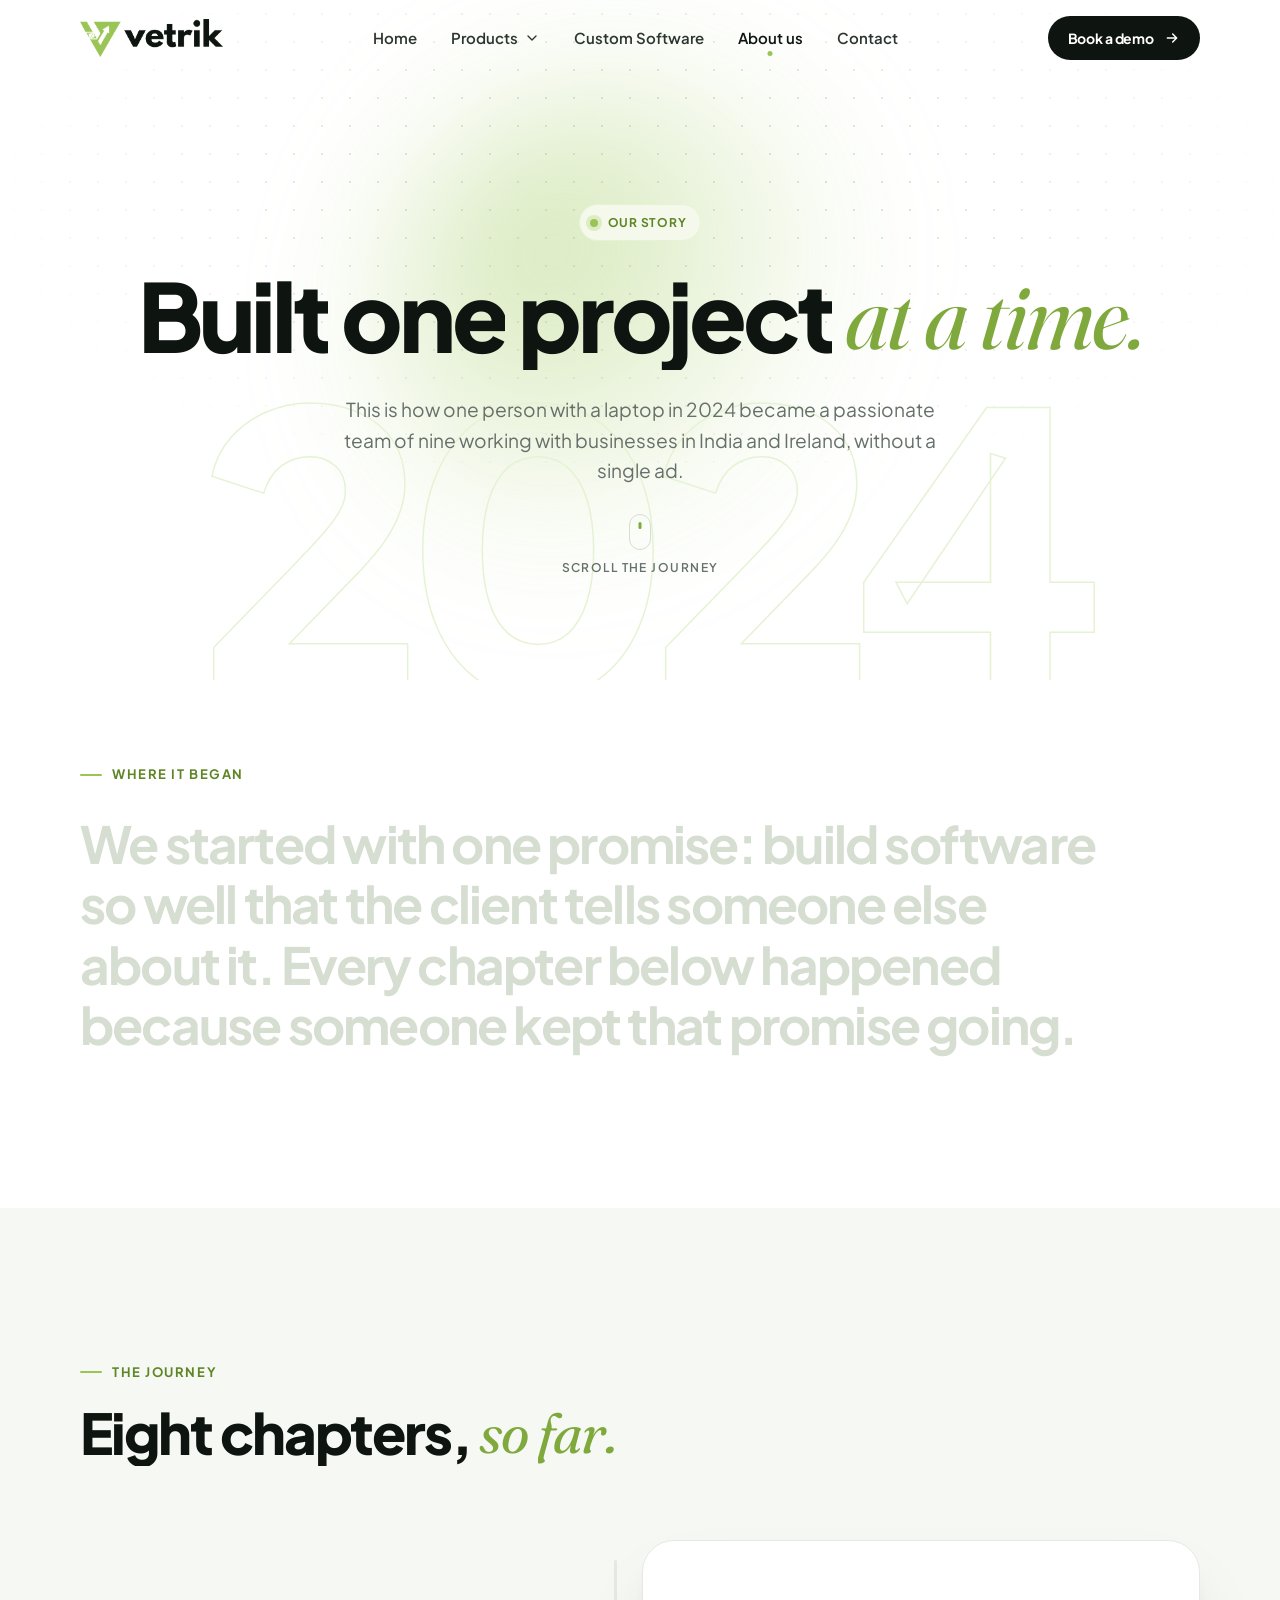
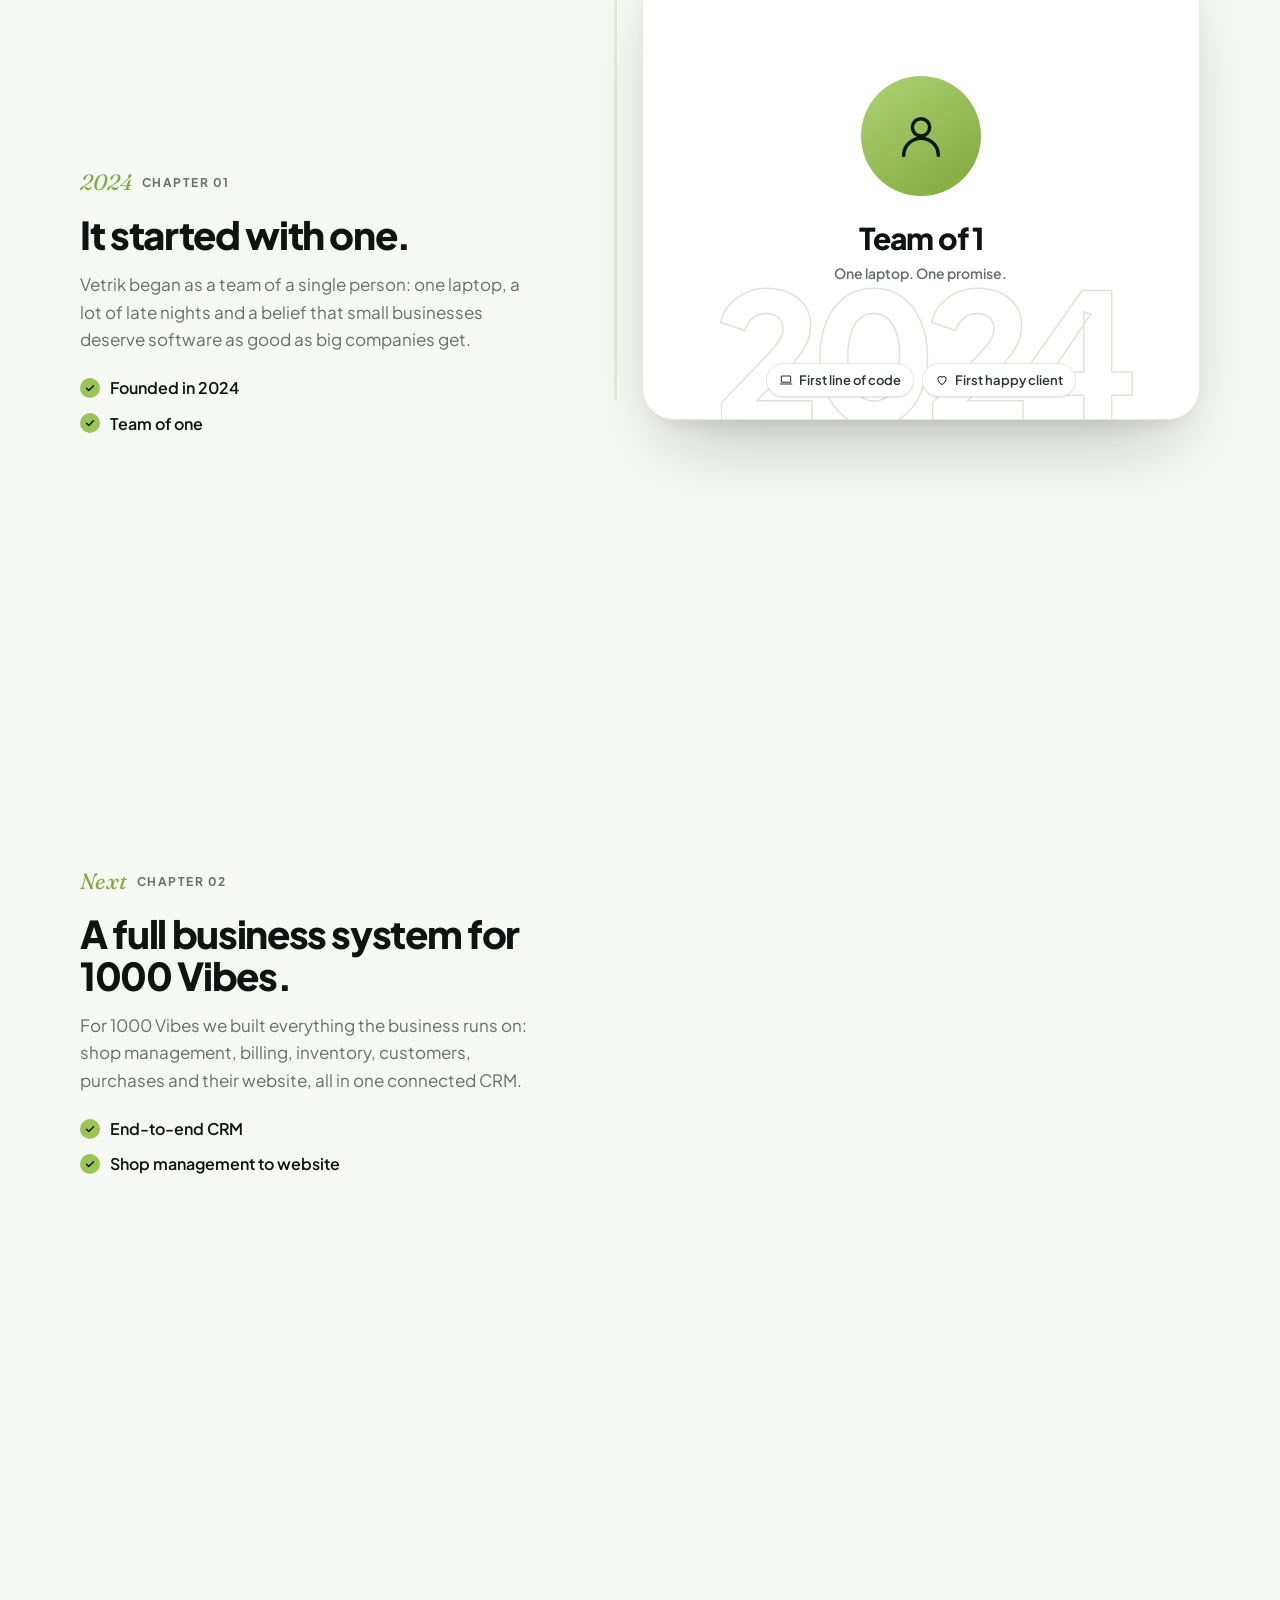
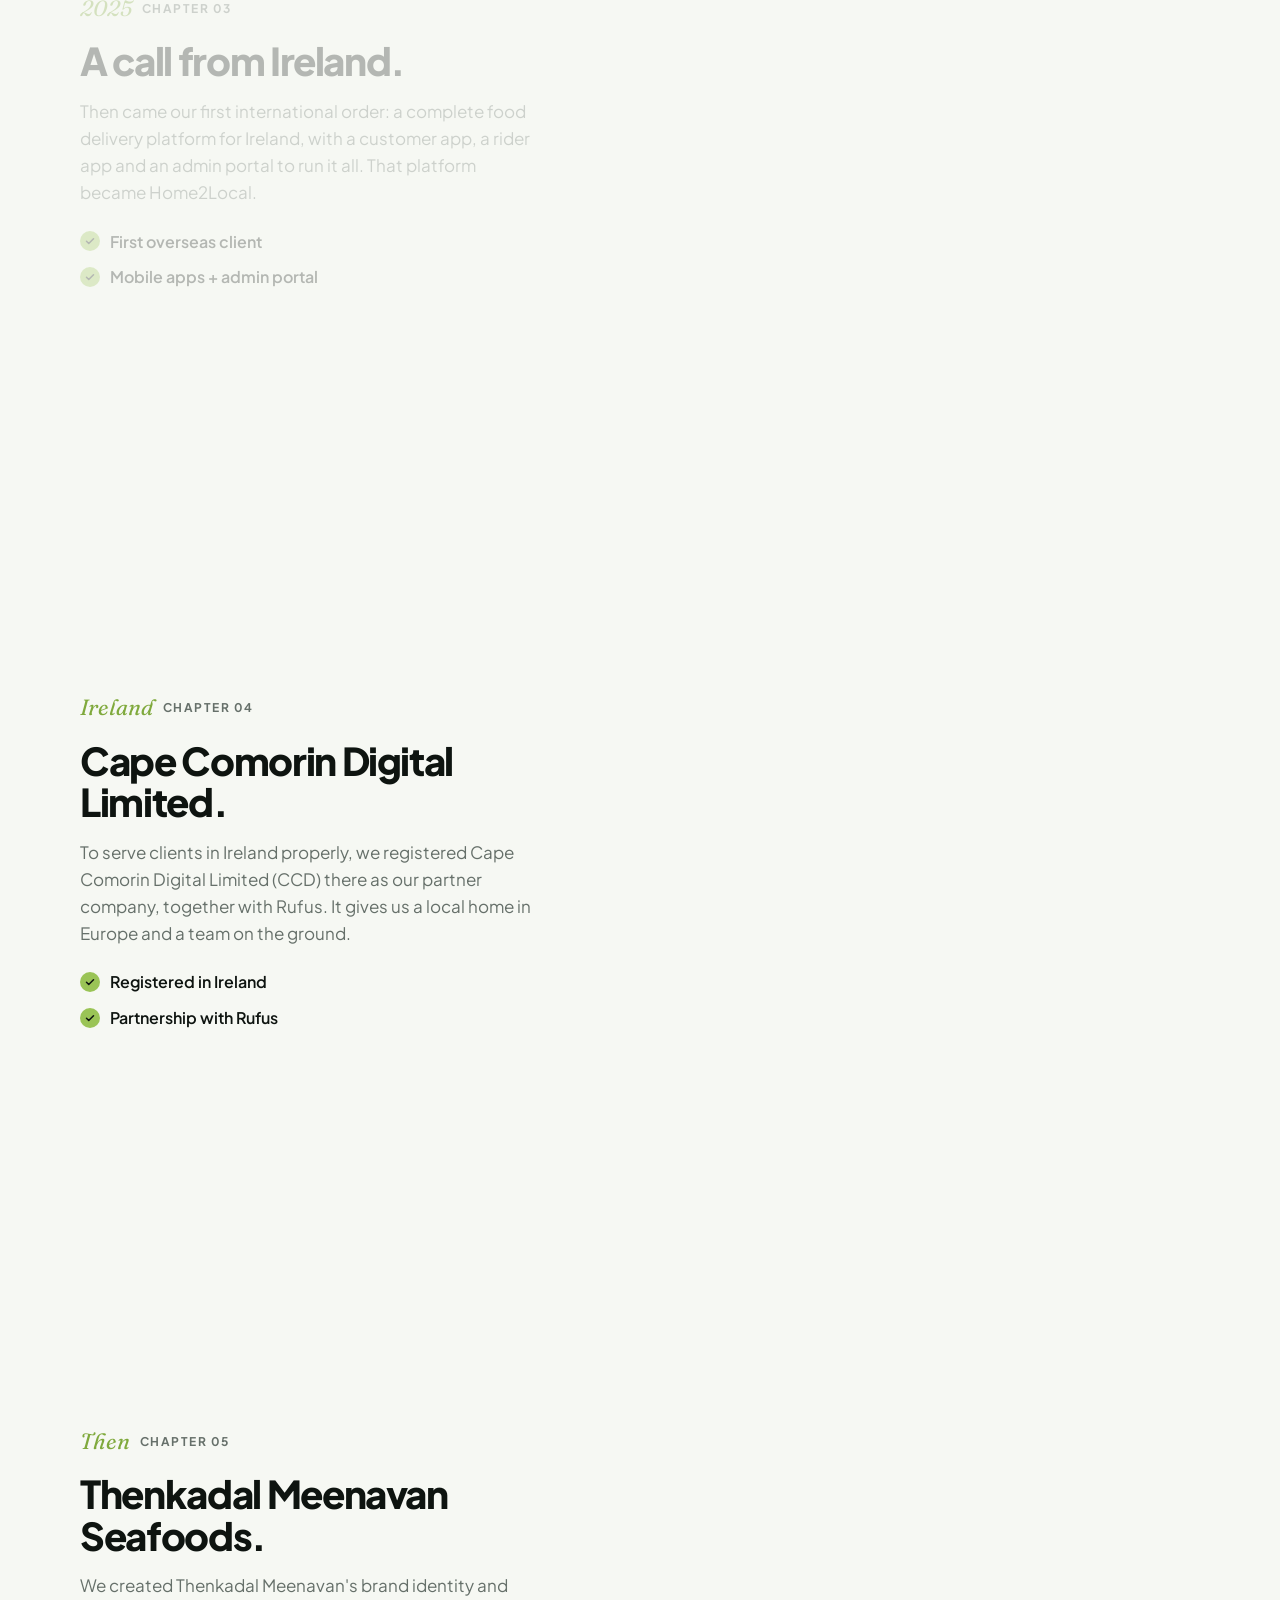
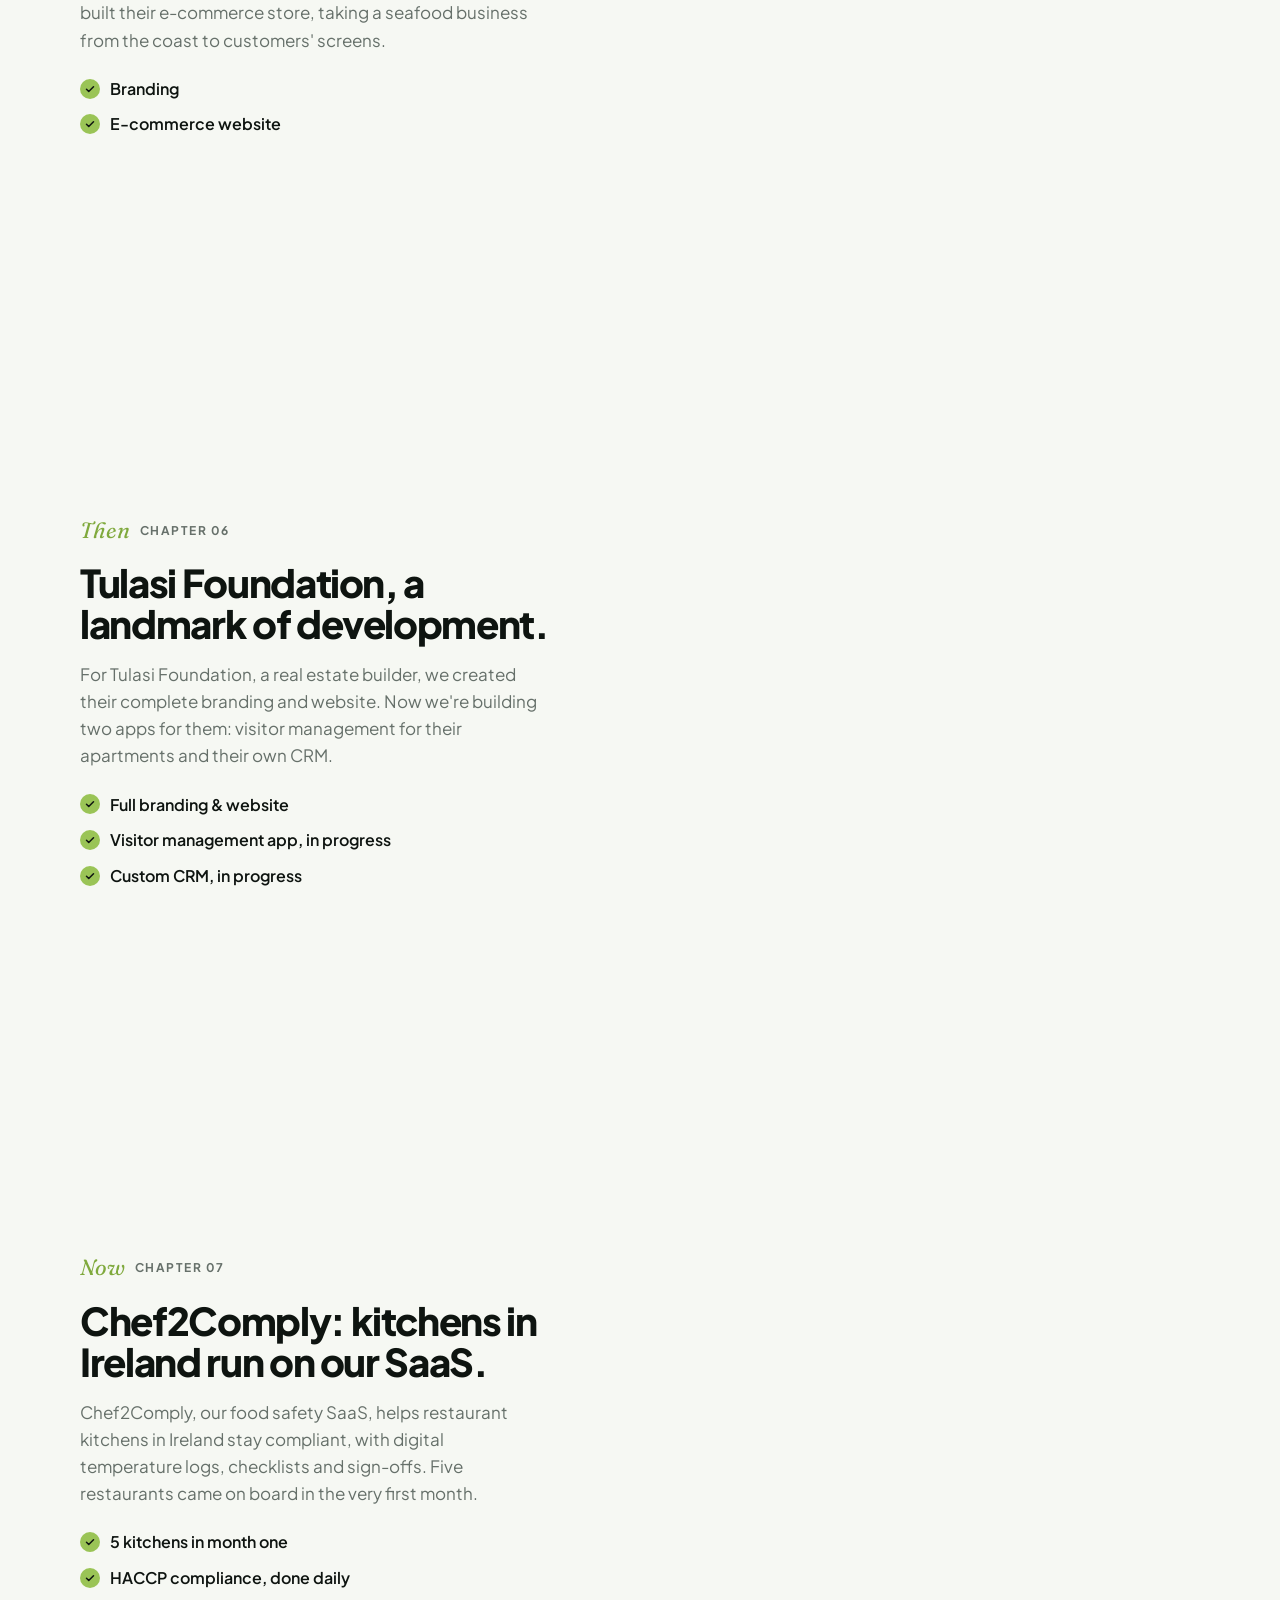
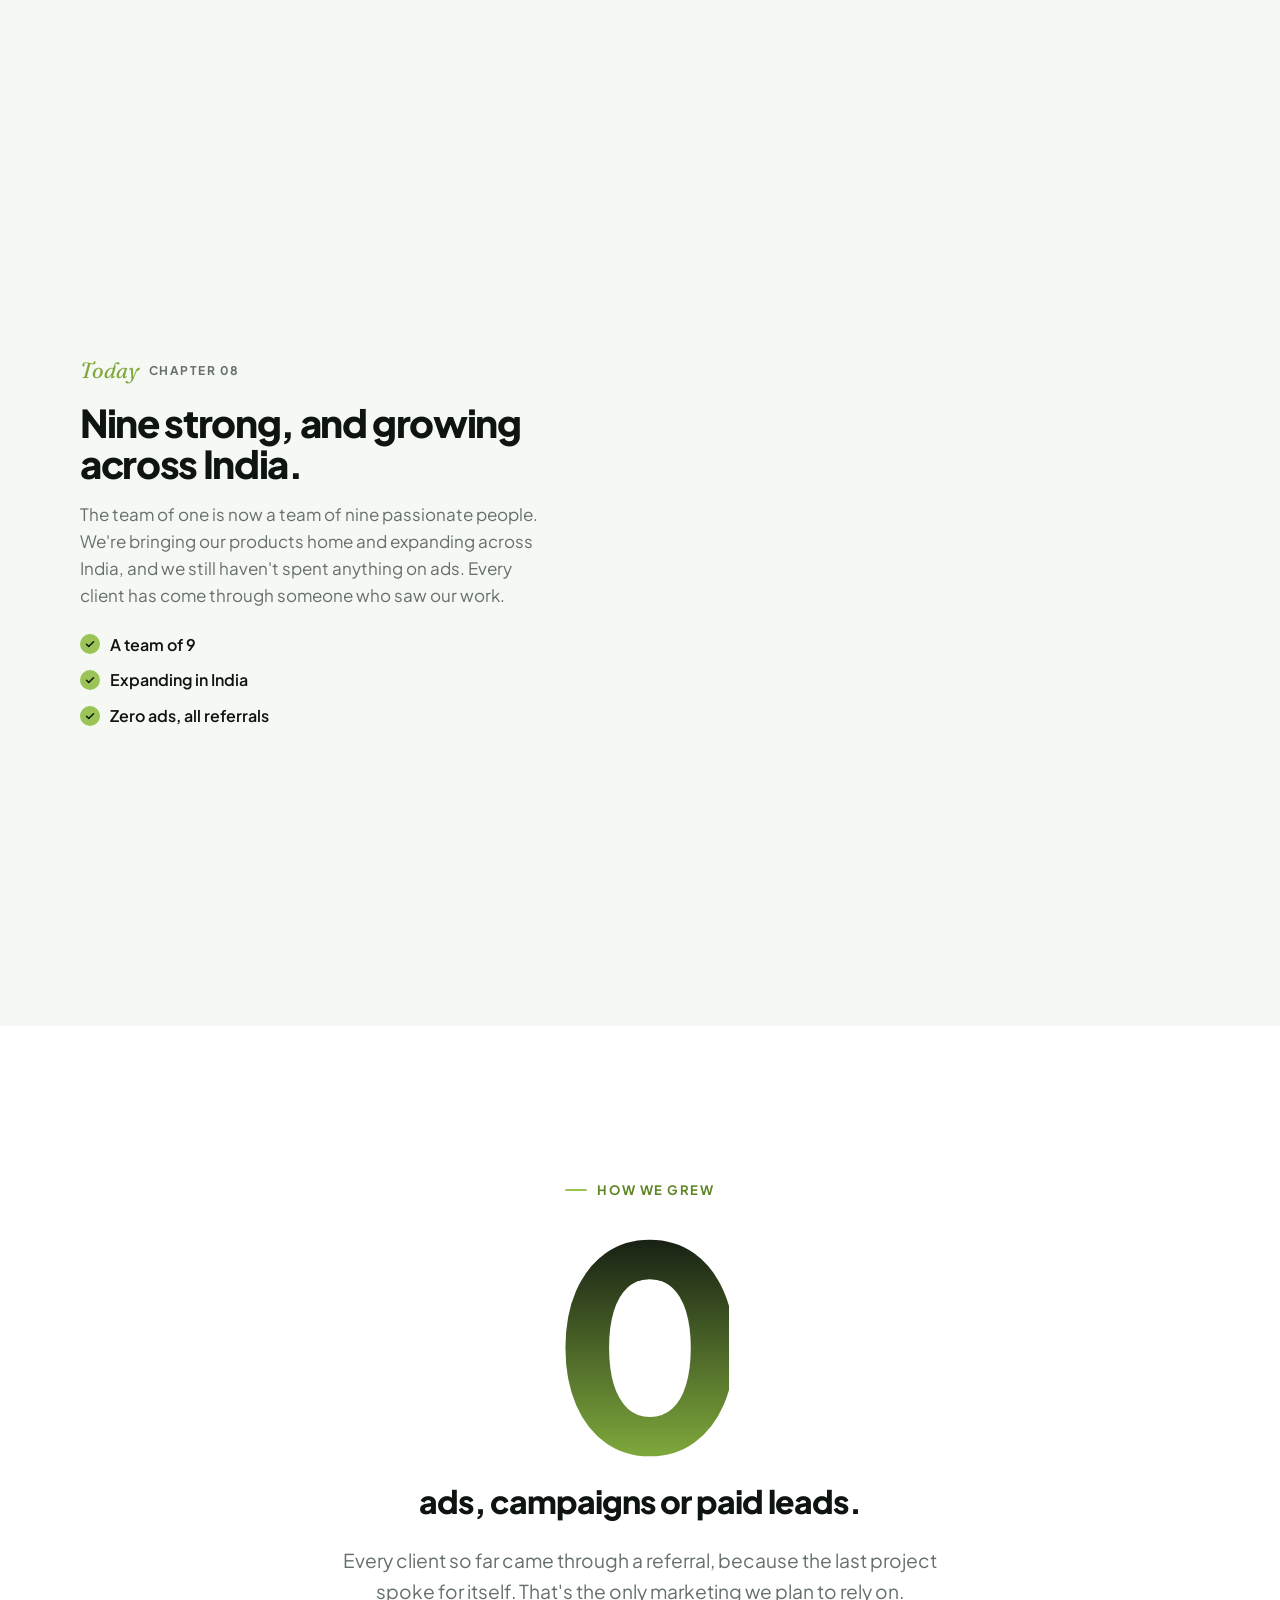
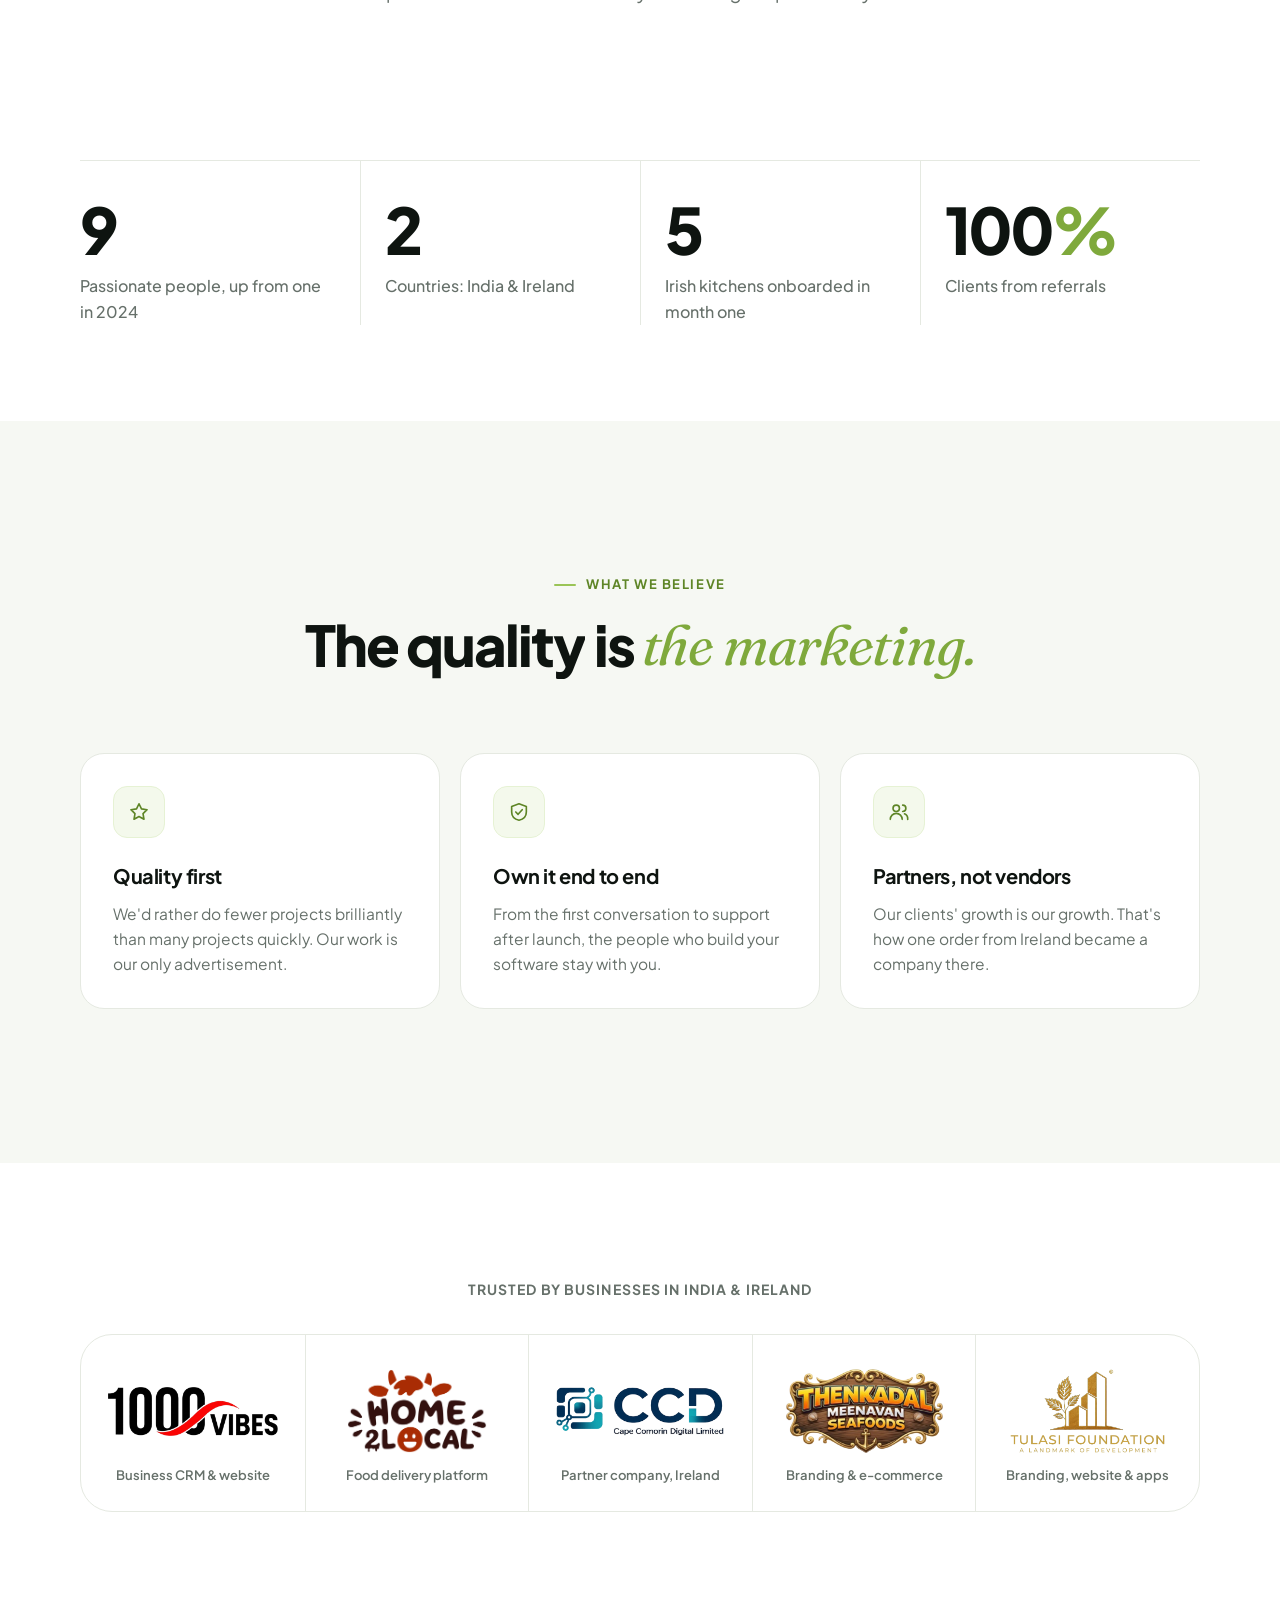
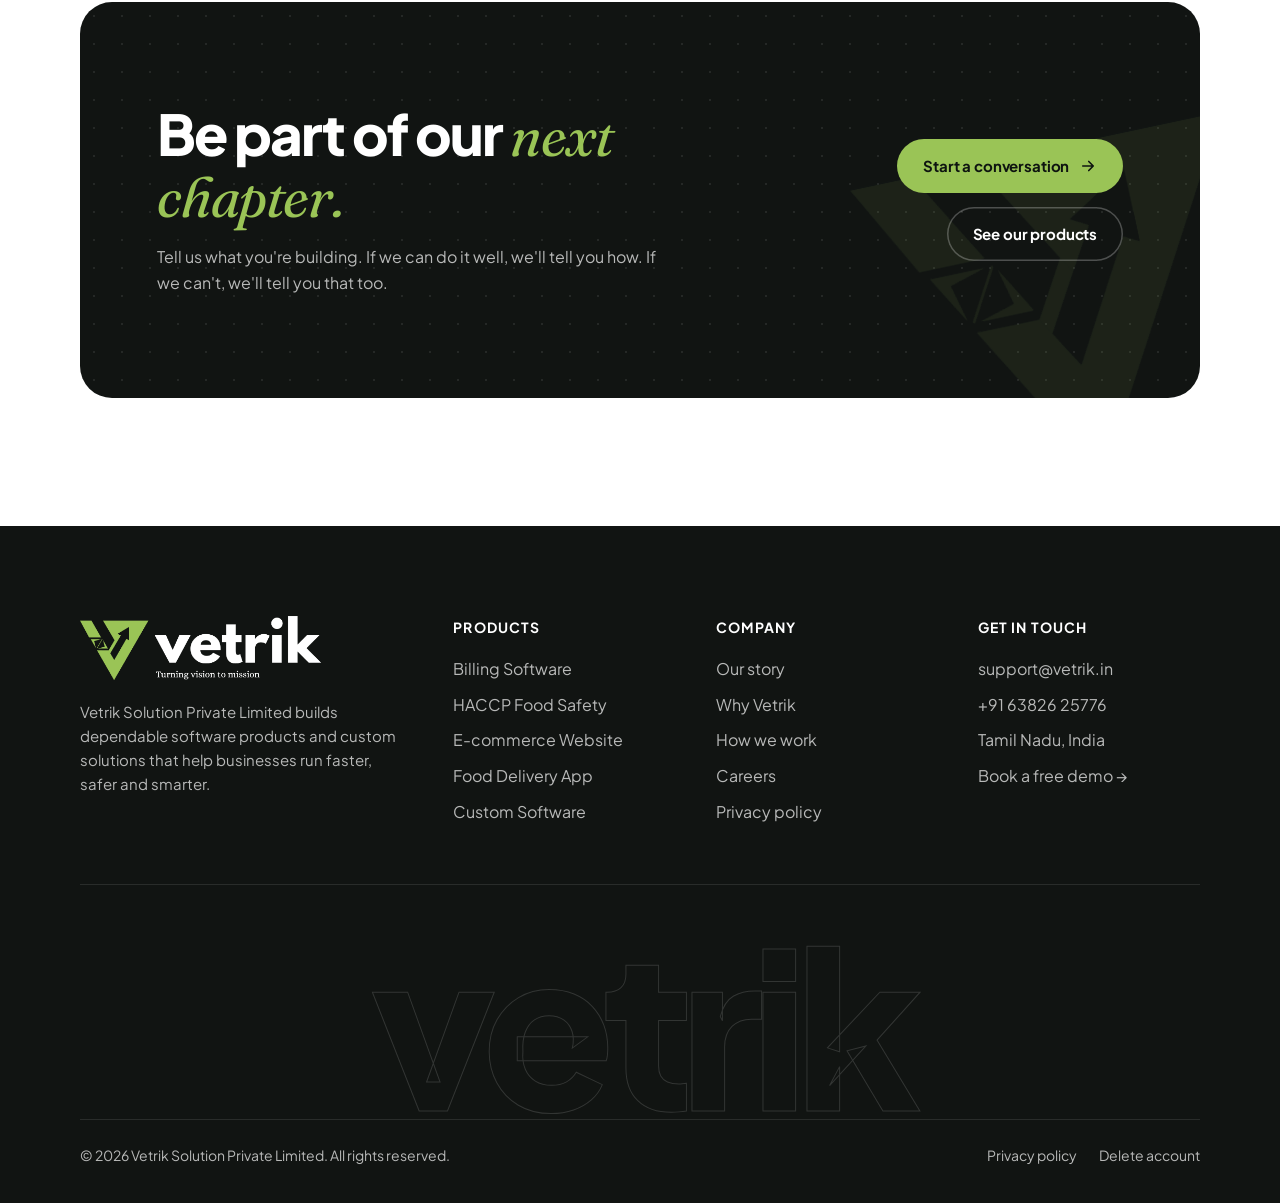
==== commit d92267d4: "Billing pricing, privacy policy, account deletion, company name, mobile fixes - Billing page rebuilt" ====
--- a/about.html
+++ b/about.html
@@ -183,7 +183,7 @@
             <div class="partner">
               <div class="co pop">
                 <img class="co__logo" src="assets/img/logo-nav-dark.png" alt="Vetrik" width="451" height="120">
-                <b>Vetrik Private Limited</b>
+                <b>Vetrik Solution Private Limited</b>
                 <span class="flag flag--in" aria-label="India"><i style="background:#ff9933"></i><i style="background:#fff"></i><i style="background:#138808"></i></span>
               </div>
               <div class="link-line"><span></span><i><svg width="18" height="18" viewBox="0 0 24 24" fill="none" stroke="currentColor" stroke-width="2.0" stroke-linecap="round" stroke-linejoin="round" aria-hidden="true"><path d="M10 14a4 4 0 0 0 5.7 0l3-3a4 4 0 0 0-5.7-5.7l-1 1"/><path d="M14 10a4 4 0 0 0-5.7 0l-3 3a4 4 0 0 0 5.7 5.7l1-1"/></svg></i></div>
@@ -343,7 +343,7 @@
     <div class="footer__top">
       <div>
         <a class="footer__logo" href="index.html"><img src="assets/img/logo-white-text.png" alt="Vetrik — Turning vision to mission" width="1841" height="489" loading="lazy"></a>
-        <p class="footer__about">Vetrik Private Limited builds dependable software products and custom solutions that help businesses run faster, safer and smarter.</p>
+        <p class="footer__about">Vetrik Solution Private Limited builds dependable software products and custom solutions that help businesses run faster, safer and smarter.</p>
       </div>
       <div><h4>Products</h4><ul><li><a href="billing-software.html">Billing Software</a></li><li><a href="haccp-software.html">HACCP Food Safety</a></li><li><a href="ecommerce-website.html">E-commerce Website</a></li><li><a href="food-delivery-app.html">Food Delivery App</a></li><li><a href="custom-software.html">Custom Software</a></li></ul></div>
       <div><h4>Company</h4><ul>
@@ -351,6 +351,7 @@
         <li><a href="index.html#why">Why Vetrik</a></li>
         <li><a href="index.html#process">How we work</a></li>
         <li><a href="contact.html">Careers</a></li>
+        <li><a href="privacy-policy.html">Privacy policy</a></li>
       </ul></div>
       <div><h4>Get in touch</h4><ul>
         <li><a href="mailto:support@vetrik.in">support@vetrik.in</a></li>
@@ -361,8 +362,8 @@
     </div>
     <div class="footer__big" aria-hidden="true">vetrik</div>
     <div class="footer__bottom">
-      <span>© <span data-year>2026</span> Vetrik Private Limited. All rights reserved.</span>
-      <span>Turning vision to mission.</span>
+      <span>© <span data-year>2026</span> Vetrik Solution Private Limited. All rights reserved.</span>
+      <span class="footer__legal"><a href="privacy-policy.html">Privacy policy</a><a href="delete-account.html">Delete account</a></span>
     </div>
   </div>
 </footer>
--- a/assets/css/style.css
+++ b/assets/css/style.css
@@ -421,8 +421,10 @@
 @media (max-width: 860px) {
   .hscroll__sticky { position: relative; height: auto; padding: 90px 0; }
   .hscroll { height: auto !important; }
-  .hscroll__track { flex-direction: column; transform: none !important; }
-  .pcard { width: 100%; grid-template-columns: 1fr; min-height: 0; }
+  .hscroll__track { flex-direction: column; width: auto; padding: 0 var(--gutter); gap: 20px; transform: none !important; }
+  .pcard { width: 100%; grid-template-columns: 1fr; min-height: 0; gap: 28px; }
+  .pcard > * { min-width: 0; }
+  .pcard h3 { font-size: 28px; }
   .hscroll__bar, .hscroll__counter { display: none; }
 }
 
@@ -700,12 +702,16 @@
 .story__screen .window.shot { height: auto; }
 .story__progress { position: absolute; left: -28px; top: 20px; bottom: 20px; width: 3px; border-radius: 3px; background: var(--line); }
 .story__progress span { position: absolute; inset: 0; background: var(--brand); transform-origin: 0 0; transform: scaleY(0); border-radius: inherit; }
+.story__inline { display: none; }
 @media (max-width: 900px) {
   .story { grid-template-columns: 1fr; }
-  .story__visual { position: sticky; top: calc(var(--header-h) + 10px); height: 340px; z-index: 2; order: -1; }
-  .story__progress { display: none; }
-  .story__step { min-height: 60vh; opacity: .35; justify-content: flex-end; padding-bottom: 6vh; }
-}
+  .story__visual { display: none; }
+  .story__step, .story--about .story__step { min-height: 0; opacity: 1; justify-content: flex-start; padding: 0 0 56px; }
+  .story__inline { display: block; position: relative; inset: auto; height: 380px; margin-bottom: 26px; opacity: 1; transform: none; pointer-events: auto; }
+  .story__inline:has(.phone) { height: auto; display: grid; place-items: center; }
+  .story__inline:has(.window.shot) { height: auto; }
+}
+@media (max-width: 420px) { .story__inline { height: 340px; } }
 
 .screen-pad { padding: 18px; display: grid; gap: 12px; align-content: start; height: calc(100% - 49px); background: #fff; }
 .form-grid { display: grid; grid-template-columns: 1fr 1fr; gap: 10px; }
@@ -1018,8 +1024,8 @@
 .zero__label { font-size: clamp(22px, 2.6vw, 32px); font-weight: 800; letter-spacing: -.03em; }
 
 @media (max-width: 900px) {
-  .story--about .story__visual { height: 360px; }
-  .story--about .story__step { min-height: 75vh; }
+  .story--about .story__inline { height: 360px; }
+  .story--about .story__step { min-height: 0; }
   .scene { padding: 18px; }
   .solo__avatar { width: 88px; height: 88px; }
   .mod-grid span { padding: 10px 6px; font-size: 11.5px; }
@@ -1039,3 +1045,273 @@
   .order-card { bottom: 14px; padding: 10px 12px; }
   .order-card img { height: 36px; }
 }
+
+/* ==========================================================================
+   Chef2Comply: live sensor monitoring
+   ========================================================================== */
+.sensors .split { align-items: center; }
+.sensor-points { display: grid; gap: 22px; margin-top: 34px; }
+.sensor-points li { display: grid; grid-template-columns: 52px 1fr; gap: 16px; align-items: start; }
+.sensor-points .icon-box { margin: 0; }
+.sensor-points b { display: block; font-size: 18px; letter-spacing: -.02em; margin-bottom: 4px; }
+.sensor-points p { color: var(--muted); font-size: 15.5px; }
+
+.live {
+  position: relative; background: var(--dark); color: #fff; border-radius: var(--radius-xl);
+  padding: clamp(20px, 3vw, 30px); box-shadow: var(--shadow-lg); overflow: hidden; isolation: isolate;
+}
+.live::before {
+  content: ""; position: absolute; inset: -40% -20% auto auto; width: 70%; aspect-ratio: 1; z-index: -1;
+  background: radial-gradient(circle, rgba(154, 196, 86, .22), transparent 65%);
+}
+.live__head { display: flex; align-items: center; gap: 10px; margin-bottom: 18px; }
+.live__head b { font-size: 15px; letter-spacing: -.01em; }
+.live__head .chip { margin-left: auto; }
+.live__dot { width: 10px; height: 10px; border-radius: 50%; background: var(--brand); box-shadow: 0 0 0 0 rgba(154, 196, 86, .6); animation: live-dot 1.8s ease-out infinite; }
+@keyframes live-dot { 0% { box-shadow: 0 0 0 0 rgba(154, 196, 86, .6); } 100% { box-shadow: 0 0 0 12px rgba(154, 196, 86, 0); } }
+
+.live__sensors { display: grid; grid-template-columns: repeat(3, 1fr); gap: 10px; }
+.sensor {
+  position: relative; display: grid; gap: 6px; padding: 14px; border-radius: 16px;
+  background: rgba(255, 255, 255, .06); border: 1px solid rgba(255, 255, 255, .1);
+}
+.sensor small { color: rgba(255, 255, 255, .65); font-weight: 600; font-size: 12px; }
+.sensor strong { font-size: clamp(20px, 2.2vw, 26px); letter-spacing: -.03em; font-variant-numeric: tabular-nums; transition: color .3s; }
+.sensor.is-tick strong { color: var(--brand); }
+.sensor .chip { justify-self: start; }
+.sensor__wave { position: absolute; top: 12px; right: 12px; color: var(--brand); animation: wave-blink 2.4s ease-in-out infinite; }
+.sensor:nth-child(2) .sensor__wave { animation-delay: -.8s; }
+.sensor:nth-child(3) .sensor__wave { animation-delay: -1.6s; }
+@keyframes wave-blink { 0%, 100% { opacity: .35; } 50% { opacity: 1; } }
+
+.live__flow { display: flex; align-items: center; gap: 12px; margin: 18px 0 12px; color: rgba(255, 255, 255, .6); font-size: 12px; font-weight: 700; letter-spacing: .08em; text-transform: uppercase; }
+.live__flow em { font-style: normal; white-space: nowrap; }
+.live__flow span {
+  flex: 1; height: 2px; border-radius: 2px;
+  background: linear-gradient(90deg, transparent, var(--brand), transparent) 0 0 / 40% 100% no-repeat, rgba(255, 255, 255, .12);
+  animation: flow 1.6s linear infinite;
+}
+@keyframes flow { from { background-position: -40% 0, 0 0; } to { background-position: 140% 0, 0 0; } }
+
+.live__log { list-style: none; margin: 0; padding: 0; display: grid; gap: 6px; min-height: 196px; }
+.live__log li {
+  display: grid; grid-template-columns: 48px 1fr auto auto; gap: 12px; align-items: center;
+  padding: 10px 12px; border-radius: 12px; background: #fff; color: var(--ink); font-size: 13px;
+}
+.live__log time { color: var(--muted); font-weight: 700; font-variant-numeric: tabular-nums; }
+.live__log span { font-weight: 600; }
+.live__log b { font-variant-numeric: tabular-nums; }
+.live__log i { font-style: normal; font-weight: 700; font-size: 11px; padding: 3px 8px; border-radius: 999px; background: #eaf6ed; color: #267a42; }
+.live__log li.is-new { animation: log-in .7s var(--ease); }
+@keyframes log-in { from { opacity: 0; transform: translateY(-12px) scale(.98); background: var(--brand-100); } }
+.live__foot { display: flex; justify-content: space-between; align-items: center; margin-top: 14px; padding-top: 14px; border-top: 1px solid rgba(255, 255, 255, .12); font-size: 13px; color: rgba(255, 255, 255, .7); font-weight: 600; }
+.live__foot b { font-size: 22px; color: var(--brand); }
+
+.compare { display: grid; grid-template-columns: 1fr 1fr; gap: 20px; margin-top: clamp(56px, 7vw, 90px); }
+.compare__col { border-radius: var(--radius-lg); padding: clamp(24px, 3vw, 34px); border: 1px solid var(--line); }
+.compare__col h3 { display: flex; align-items: center; gap: 10px; font-size: 19px; letter-spacing: -.02em; margin-bottom: 18px; }
+.compare__col ul { display: grid; gap: 12px; }
+.compare__col li { display: flex; gap: 10px; align-items: flex-start; font-size: 15.5px; }
+.compare__col li svg { flex: none; margin-top: 3px; }
+.compare__col--old { background: var(--bg-soft); color: var(--muted); }
+.compare__col--old h3 { color: var(--ink-2); }
+.compare__col--old li svg { color: var(--bad); }
+.compare__col--new { background: var(--bg-tint); border-color: var(--brand-100); }
+.compare__col--new h3 svg, .compare__col--new li svg { color: var(--brand-700); }
+.compare__col--new li { font-weight: 600; }
+
+@media (max-width: 640px) {
+  .live__sensors { grid-template-columns: 1fr; }
+  .sensor { grid-template-columns: 1fr auto; align-items: center; }
+  .sensor small { grid-column: 1; }
+  .sensor strong { grid-column: 1; }
+  .sensor .chip { grid-column: 2; grid-row: 1 / span 2; }
+  .sensor__wave { display: none; }
+  .live__log li { grid-template-columns: 42px 1fr auto; }
+  .live__log i { display: none; }
+  .compare { grid-template-columns: 1fr; }
+}
+
+/* ==========================================================================
+   Billing page: highlights, feature groups, pricing
+   ========================================================================== */
+.sr { position: absolute; width: 1px; height: 1px; overflow: hidden; clip: rect(0 0 0 0); white-space: nowrap; }
+
+.trial-badge {
+  position: absolute; right: -2%; bottom: -4%; z-index: 4; width: 132px; height: 132px; border-radius: 50%;
+  display: grid; place-content: center; text-align: center; background: #f2b33d; color: var(--ink);
+  box-shadow: 0 20px 40px -16px rgba(180, 120, 20, .55); transform: rotate(-8deg);
+}
+.trial-badge b { display: block; font-size: 26px; font-weight: 800; letter-spacing: -.03em; line-height: 1; }
+.trial-badge span { font-weight: 700; font-size: 14px; }
+@media (max-width: 860px) { .trial-badge { width: 96px; height: 96px; right: 2%; bottom: -6%; } .trial-badge b { font-size: 19px; } .trial-badge span { font-size: 11px; } }
+
+.hl-grid { display: grid; grid-template-columns: repeat(3, 1fr); border-top: 1px solid var(--line); }
+.hl-grid .hl { display: flex; gap: 16px; align-items: flex-start; padding: 28px 24px 28px 0; border-bottom: 1px solid var(--line); }
+.hl-grid .hl:not(:nth-child(3n + 1)) { padding-left: 24px; border-left: 1px solid var(--line); }
+.hl__icon { flex: none; width: 46px; height: 46px; border-radius: 14px; display: grid; place-items: center; background: var(--brand-50); border: 1px solid var(--brand-100); color: var(--brand-700); transition: background .3s, color .3s, transform .5s var(--ease); }
+.hl-grid .hl:hover .hl__icon { background: var(--brand); color: var(--ink); transform: rotate(-6deg); }
+.hl-grid .hl h3 { font-size: 19px; letter-spacing: -.02em; margin-bottom: 4px; color: var(--brand-700); }
+.hl-grid .hl p { color: var(--muted); font-size: 15px; }
+@media (max-width: 860px) {
+  .hl-grid { grid-template-columns: 1fr 1fr; }
+  .hl-grid .hl, .hl-grid .hl:not(:nth-child(3n + 1)) { padding: 22px 16px 22px 0; border-left: 0; }
+  .hl-grid .hl:nth-child(even) { padding-left: 16px; border-left: 1px solid var(--line); }
+}
+@media (max-width: 560px) { .hl-grid { grid-template-columns: 1fr; } .hl-grid .hl:nth-child(even) { padding-left: 0; border-left: 0; } }
+
+.fgroups { display: grid; grid-template-columns: 1fr 1fr; gap: 20px; }
+.fgroup { background: #fff; border: 1px solid var(--line); border-radius: var(--radius-lg); overflow: hidden; transition: transform .6s var(--ease), box-shadow .6s var(--ease); }
+.fgroup:hover { transform: translateY(-4px); box-shadow: var(--shadow); }
+.fgroup header { display: flex; align-items: center; gap: 16px; padding: 22px 24px; }
+.fgroup--dark header { background: var(--dark); color: #fff; }
+.fgroup--tint header { background: var(--bg-tint); }
+.fgroup__icon { flex: none; width: 50px; height: 50px; border-radius: 14px; display: grid; place-items: center; background: var(--brand); color: var(--ink); }
+.fgroup header small { display: block; font-size: 12px; font-weight: 700; letter-spacing: .1em; text-transform: uppercase; color: var(--brand-600); }
+.fgroup--dark header small { color: var(--brand); }
+.fgroup header h3 { font-size: 21px; letter-spacing: -.02em; }
+.fgroup ul { display: grid; gap: 14px; padding: 22px 24px 26px; }
+.fgroup li { position: relative; padding-left: 20px; }
+.fgroup li::before { content: ""; position: absolute; left: 0; top: 7px; width: 9px; height: 9px; border-radius: 3px; background: var(--brand); }
+.fgroup li b { display: block; font-size: 15.5px; }
+.fgroup li span { color: var(--muted); font-size: 14.5px; }
+@media (max-width: 860px) { .fgroups { grid-template-columns: 1fr; } }
+
+.custom-strip { display: flex; align-items: center; gap: 16px; margin-top: 20px; padding: 18px 22px; border-radius: var(--radius-lg); background: var(--brand); color: var(--ink); }
+.custom-strip > span { flex: none; display: grid; place-items: center; }
+.custom-strip p { flex: 1; font-size: 16px; }
+.custom-strip .btn { --bg-btn: var(--ink); --fg-btn: #fff; }
+@media (max-width: 640px) { .custom-strip { flex-direction: column; align-items: flex-start; } }
+
+/* period toggle + price visibility */
+[data-period="monthly"] .p-yearly, [data-period="yearly"] .p-monthly { display: none; }
+.period { display: inline-flex; padding: 5px; border-radius: 999px; background: #fff; border: 1px solid var(--line); box-shadow: var(--shadow-sm); margin-top: 8px; }
+.period button { display: inline-flex; align-items: center; gap: 8px; padding: 10px 20px; border-radius: 999px; font-weight: 700; font-size: 15px; color: var(--muted); transition: background .3s, color .3s; }
+.period button[aria-pressed="true"] { background: var(--ink); color: #fff; }
+.period button span { font-size: 11.5px; padding: 3px 8px; border-radius: 999px; background: #f2b33d; color: var(--ink); }
+
+.plans2 { display: grid; grid-template-columns: repeat(3, 1fr); gap: 20px; align-items: stretch; }
+.plan2 {
+  position: relative; display: flex; flex-direction: column; padding: 30px 28px; border-radius: var(--radius-lg);
+  background: #fff; border: 1px solid var(--line); transition: transform .6s var(--ease), box-shadow .6s var(--ease);
+}
+.plan2:hover { transform: translateY(-6px); box-shadow: var(--shadow-lg); }
+.plan2--featured { border: 2px solid var(--brand-600); box-shadow: var(--shadow); }
+.plan2--dark { background: var(--dark); color: #fff; border-color: var(--dark); }
+.plan2__top { display: flex; align-items: center; gap: 10px; }
+.plan2__top h3 { font-size: 26px; letter-spacing: -.03em; }
+.plan2--dark .plan2__top h3 { color: var(--brand); }
+.plan2__badge { padding: 4px 10px; border-radius: 999px; background: #f2b33d; font-size: 12px; font-weight: 800; }
+.plan2__who { color: var(--muted); font-size: 15px; margin-top: 4px; min-height: 2.8em; }
+.plan2--dark .plan2__who { color: rgba(255, 255, 255, .65); }
+.plan2__price { margin-top: 14px; }
+.plan2__price b { font-size: clamp(40px, 4.4vw, 52px); font-weight: 800; letter-spacing: -.05em; line-height: 1; }
+.plan2__price em { font-style: normal; color: var(--muted); font-weight: 600; margin-left: 6px; }
+.plan2--dark .plan2__price em { color: rgba(255, 255, 255, .6); }
+.plan2__alt { font-weight: 700; font-size: 15px; margin-top: 8px; }
+.plan2__alt .p-yearly { color: var(--brand-700); }
+.plan2--dark .plan2__alt .p-yearly { color: var(--brand); }
+.plan2__cap { margin: 18px 0; padding: 10px 14px; border-radius: 12px; background: var(--bg-tint); font-weight: 700; font-size: 14.5px; }
+.plan2--dark .plan2__cap { background: var(--brand); color: var(--ink); }
+.plan2__head { font-weight: 700; color: var(--brand-700); margin-bottom: 10px; }
+.plan2--dark .plan2__head { color: var(--brand); }
+.plan2 ul { display: grid; gap: 10px; margin-bottom: 26px; }
+.plan2 li { display: flex; gap: 10px; align-items: flex-start; font-size: 15px; }
+.plan2 li svg { flex: none; margin-top: 2px; color: var(--brand-600); }
+.plan2--dark li svg { color: var(--brand); }
+.plan2 .btn { margin-top: auto; justify-content: center; }
+.plan2--plain .btn--ghost { --fg-btn: var(--ink); }
+@media (max-width: 980px) { .plans2 { grid-template-columns: 1fr; max-width: 520px; margin: 0 auto; } .plan2__who { min-height: 0; } }
+
+.plan-extras { display: grid; grid-template-columns: 1fr 1fr; gap: 20px; margin-top: 20px; }
+.extra { display: flex; gap: 16px; padding: 22px 24px; border-radius: var(--radius-lg); background: var(--bg-tint); border: 1px solid var(--brand-100); }
+.extra__icon { flex: none; width: 46px; height: 46px; border-radius: 12px; display: grid; place-items: center; background: var(--ink); color: var(--brand); }
+.extra h3 { font-size: 18px; letter-spacing: -.02em; margin-bottom: 4px; }
+.extra p { color: var(--muted); font-size: 15px; }
+.addons { display: flex; flex-wrap: wrap; align-items: center; gap: 16px 48px; margin-top: 20px; padding: 22px 28px; border-radius: var(--radius-lg); background: #fff; border: 1px solid var(--line); }
+.addons h3 { font-size: 20px; letter-spacing: -.02em; }
+.addons small { display: block; color: var(--muted); font-weight: 600; }
+.addons b { font-size: 17px; }
+@media (max-width: 860px) { .plan-extras { grid-template-columns: 1fr; } }
+
+.compare-plans { margin-top: 20px; border-radius: var(--radius-lg); background: #fff; border: 1px solid var(--line); overflow: hidden; }
+.compare-plans summary { list-style: none; cursor: pointer; display: flex; justify-content: space-between; align-items: center; padding: 20px 28px; font-weight: 800; font-size: 17px; }
+.compare-plans summary::-webkit-details-marker { display: none; }
+.compare-plans summary svg { transition: transform .4s var(--ease); }
+.compare-plans[open] summary svg { transform: rotate(45deg); }
+.compare-plans__scroll { overflow-x: auto; border-top: 1px solid var(--line); }
+.compare-plans table { width: 100%; min-width: 560px; border-collapse: collapse; font-size: 14.5px; }
+.compare-plans th, .compare-plans td { padding: 12px 20px; text-align: center; border-bottom: 1px solid var(--line); }
+.compare-plans th[scope="row"], .compare-plans thead th:first-child { text-align: left; font-weight: 600; }
+.compare-plans thead th { position: sticky; top: 0; background: var(--bg-soft); font-weight: 800; }
+.compare-plans thead th:nth-child(3) { color: var(--brand-700); }
+.compare-plans td.yes { color: var(--brand-600); }
+.compare-plans td.no { color: var(--line-2); }
+.compare-plans td svg { display: inline-block; vertical-align: middle; }
+.compare-plans tbody tr:hover { background: var(--bg-soft); }
+.fineprint { margin-top: 18px; text-align: center; color: var(--muted); font-size: 14px; }
+
+/* ==========================================================================
+   Legal pages: privacy policy, delete account
+   ========================================================================== */
+.footer__legal { display: inline-flex; gap: 22px; }
+.legal-hero { position: relative; overflow: hidden; padding: calc(var(--header-h) + clamp(40px, 6vw, 80px)) 0 clamp(36px, 5vw, 60px); }
+.legal-hero .container { position: relative; z-index: 1; display: grid; gap: 16px; justify-items: start; }
+.legal-hero__meta { color: var(--muted); font-weight: 600; }
+.legal-summary { margin-top: 18px; width: 100%; max-width: 860px; padding: 24px 28px; border-radius: var(--radius-lg); background: var(--bg-tint); border: 1px solid var(--brand-100); }
+.legal-summary h2 { font-size: 18px; letter-spacing: -.01em; margin-bottom: 12px; }
+.legal-summary ul { display: grid; gap: 10px; }
+.legal-summary li { display: flex; gap: 10px; align-items: flex-start; font-weight: 600; }
+.legal-summary li svg { flex: none; margin-top: 4px; color: var(--brand-700); }
+
+.legal { padding: clamp(30px, 5vw, 60px) 0 clamp(60px, 8vw, 110px); }
+.legal__grid > *, .contact-grid > * { min-width: 0; }
+.legal__grid { display: grid; grid-template-columns: 260px 1fr; gap: clamp(32px, 5vw, 72px); align-items: start; }
+.legal__toc { position: sticky; top: calc(var(--header-h) + 24px); display: grid; gap: 14px; justify-items: start; }
+.legal__toc p { font-size: 12px; font-weight: 700; letter-spacing: .12em; text-transform: uppercase; color: var(--muted); }
+.legal__toc ol { display: grid; gap: 2px; list-style: none; margin: 0; padding: 0; border-left: 2px solid var(--line); }
+.legal__toc a { display: block; padding: 6px 0 6px 14px; margin-left: -2px; border-left: 2px solid transparent; color: var(--ink-2); font-size: 14.5px; transition: color .2s, border-color .2s; }
+.legal__toc a:hover { color: var(--brand-700); border-left-color: var(--brand); }
+.legal__body { max-width: 780px; font-size: 16.5px; color: var(--ink-2); }
+.legal__sec { padding-bottom: 36px; margin-bottom: 36px; border-bottom: 1px solid var(--line); scroll-margin-top: calc(var(--header-h) + 20px); }
+.legal__sec:last-child { border-bottom: 0; }
+.legal__body h2 { font-size: clamp(22px, 2.4vw, 28px); letter-spacing: -.03em; color: var(--ink); margin-bottom: 14px; }
+.legal__body h2 span { color: var(--brand-600); }
+.legal__body h3 { font-size: 18px; letter-spacing: -.01em; color: var(--ink); margin: 24px 0 8px; scroll-margin-top: calc(var(--header-h) + 20px); }
+.legal__body p + p, .legal__body p + ul, .legal__body ul + p { margin-top: 12px; }
+.legal__body ul { list-style: disc; padding-left: 22px; display: grid; gap: 8px; margin-top: 10px; }
+.legal__body a { color: var(--brand-700); text-decoration: underline; text-underline-offset: 3px; }
+.legal-table__wrap { overflow-x: auto; margin: 16px 0; border: 1px solid var(--line); border-radius: var(--radius); }
+.legal-table { width: 100%; border-collapse: collapse; font-size: 14.5px; min-width: 520px; }
+.legal-table th, .legal-table td { text-align: left; padding: 12px 16px; border-bottom: 1px solid var(--line); vertical-align: top; }
+.legal-table thead th { background: var(--bg-soft); font-weight: 800; color: var(--ink); }
+.legal-table tbody tr:last-child th, .legal-table tbody tr:last-child td { border-bottom: 0; }
+.legal-table tbody th { font-weight: 700; color: var(--ink); }
+.legal-facts { list-style: none !important; padding: 0 !important; }
+.legal-facts li { position: relative; padding-left: 26px; font-weight: 600; }
+.legal-facts li::before { content: "✓"; position: absolute; left: 0; color: var(--brand-700); font-weight: 800; }
+@media (max-width: 900px) { .legal__grid { grid-template-columns: 1fr; } .legal__toc { position: static; } .legal__toc ol { grid-template-columns: 1fr 1fr; } }
+@media (max-width: 560px) { .legal__toc ol { grid-template-columns: 1fr; } .footer__legal { gap: 16px; } }
+
+.dsteps { list-style: none !important; padding: 0 !important; display: grid; gap: 16px !important; margin-top: 16px; }
+.dsteps li { display: grid; grid-template-columns: 48px 1fr; gap: 14px; align-items: start; }
+.dsteps__icon { width: 48px; height: 48px; border-radius: 14px; display: grid; place-items: center; background: var(--brand-50); border: 1px solid var(--brand-100); color: var(--brand-700); }
+.dsteps b { display: block; color: var(--ink); }
+.dsteps p { color: var(--muted); font-size: 15px; margin-top: 2px !important; }
+.legal-note { margin-top: 26px; padding: 18px 20px; border-radius: var(--radius); background: #fdf4e3; border: 1px solid #f4e0b9; font-size: 15px; line-height: 1.7; }
+.confirm { display: flex; gap: 10px; align-items: flex-start; font-size: 14.5px; font-weight: 600; cursor: pointer; }
+.confirm input { margin-top: 4px; width: 18px; height: 18px; accent-color: var(--brand-600); flex: none; }
+.legal__toc .btn { display: inline-flex; margin: 8px 0 0; padding: 0 18px; border-left: 0; color: var(--ink); }
+.legal__toc .btn:hover { color: #fff; }
+@media (max-width: 420px) { .story--about .story__inline { height: 380px; } }
+
+/* ---------- Mobile polish ---------- */
+.float-card small { font-size: 11px; }
+.footer a { overflow-wrap: anywhere; }
+.footer li a[href="contact.html"] { white-space: nowrap; }
+@media (max-width: 640px) {
+  .choice label { padding: 9px 14px; font-size: 13.5px; }
+  .section-head { margin-bottom: 40px; }
+  .cta .btn-row .btn { flex: 1 1 auto; justify-content: center; }
+  .footer__bottom { flex-direction: column; gap: 12px; }
+}
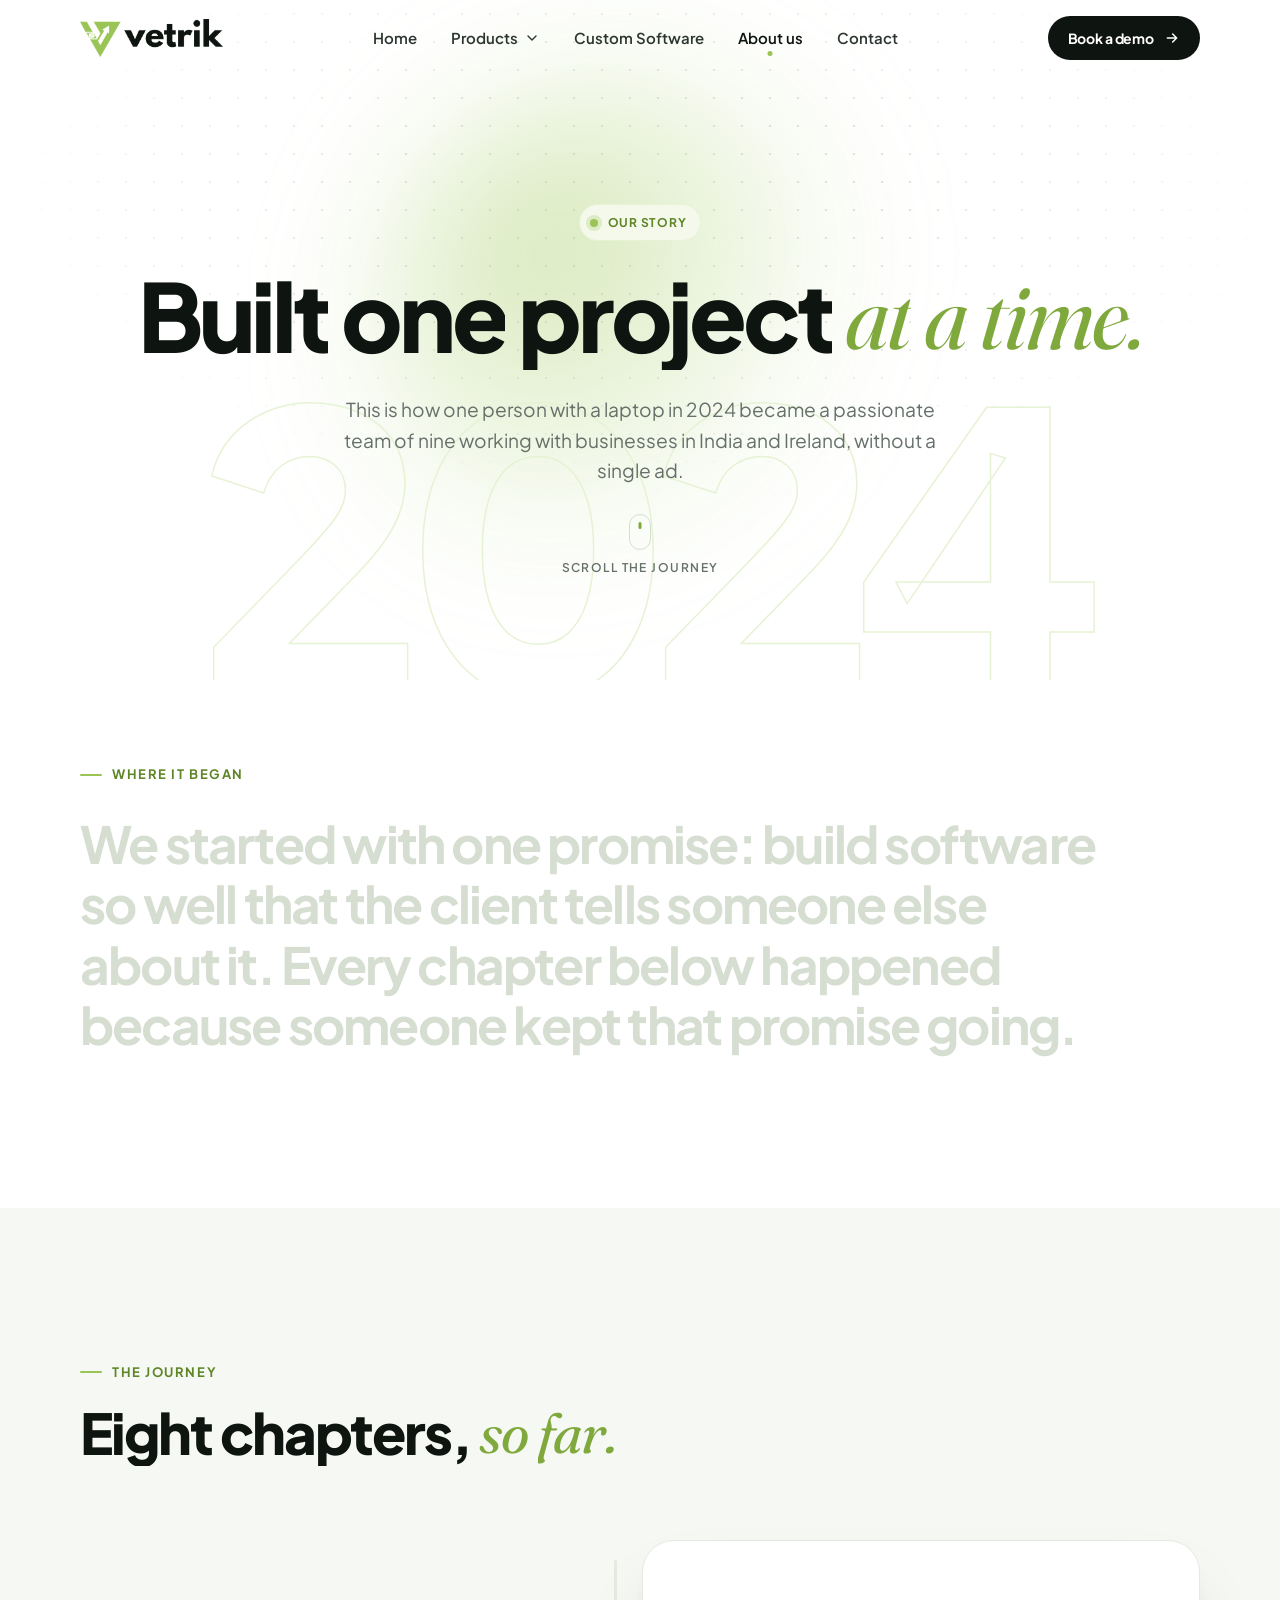
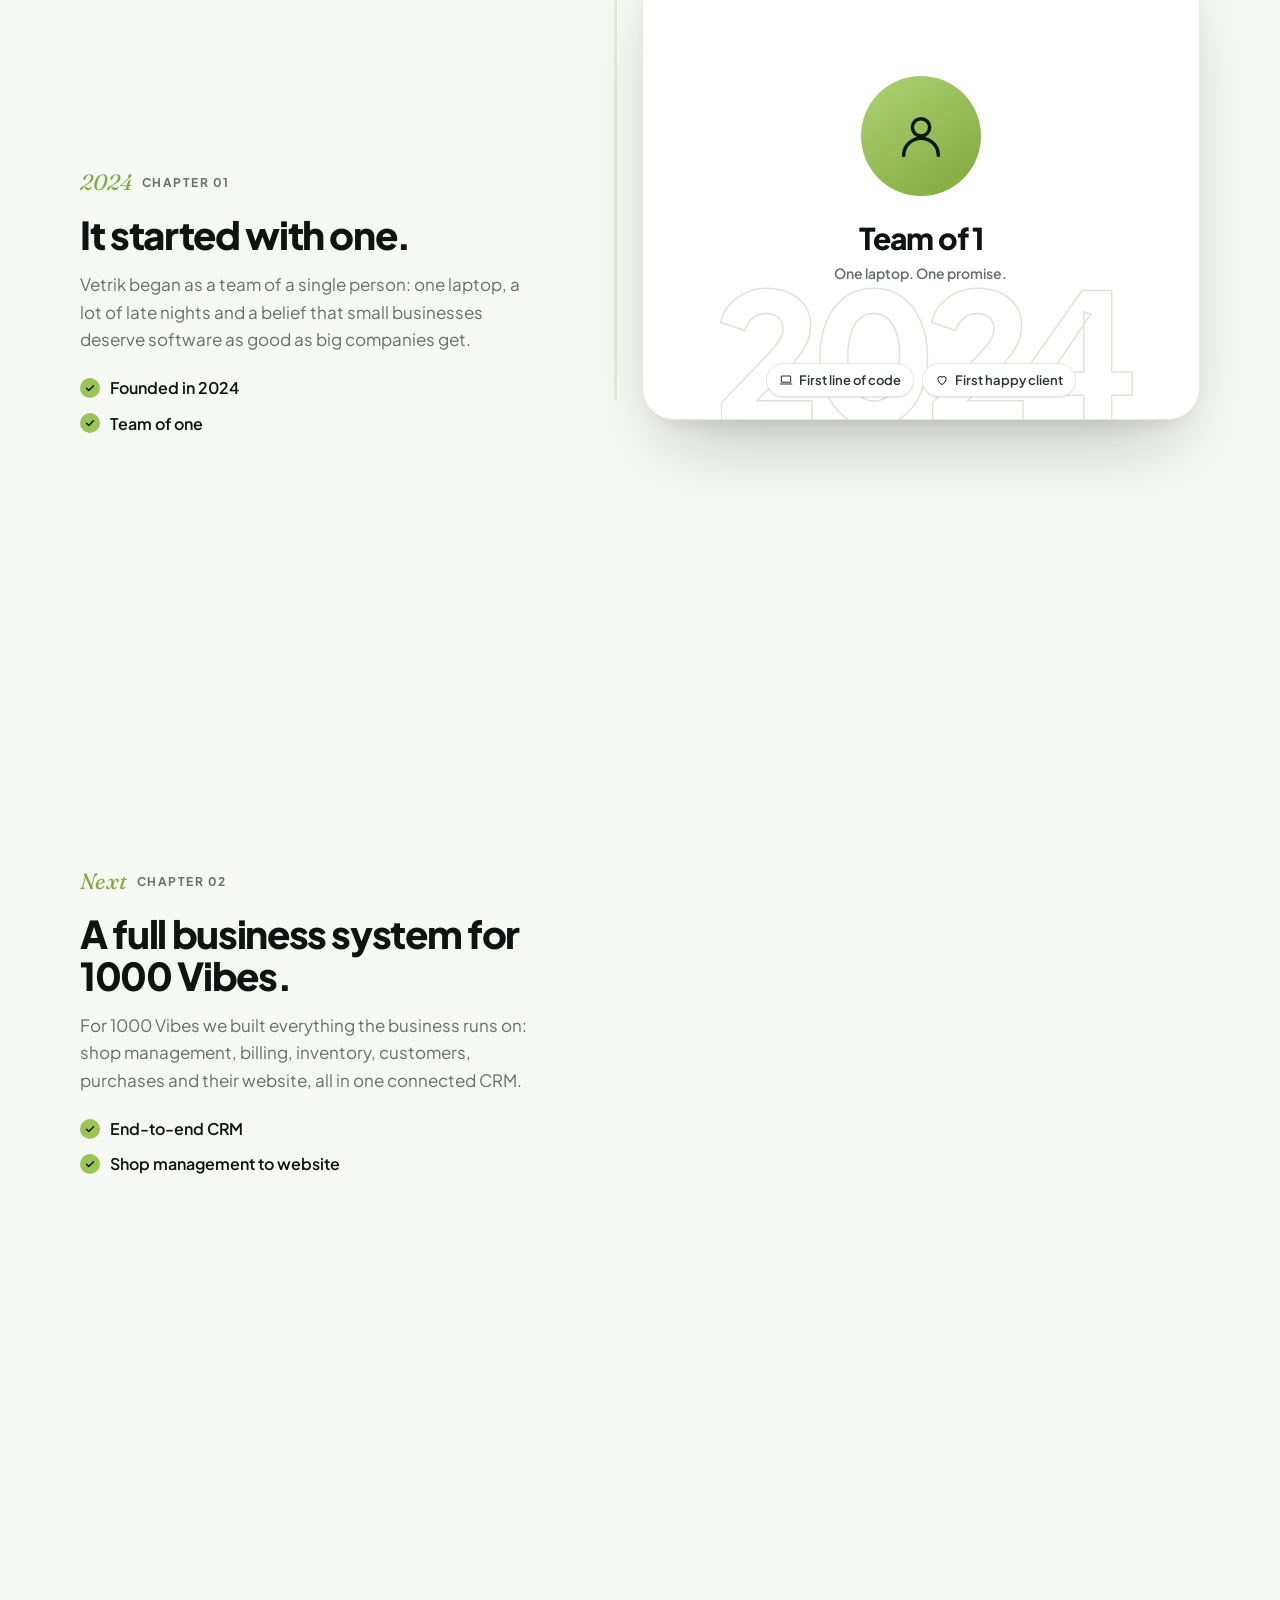
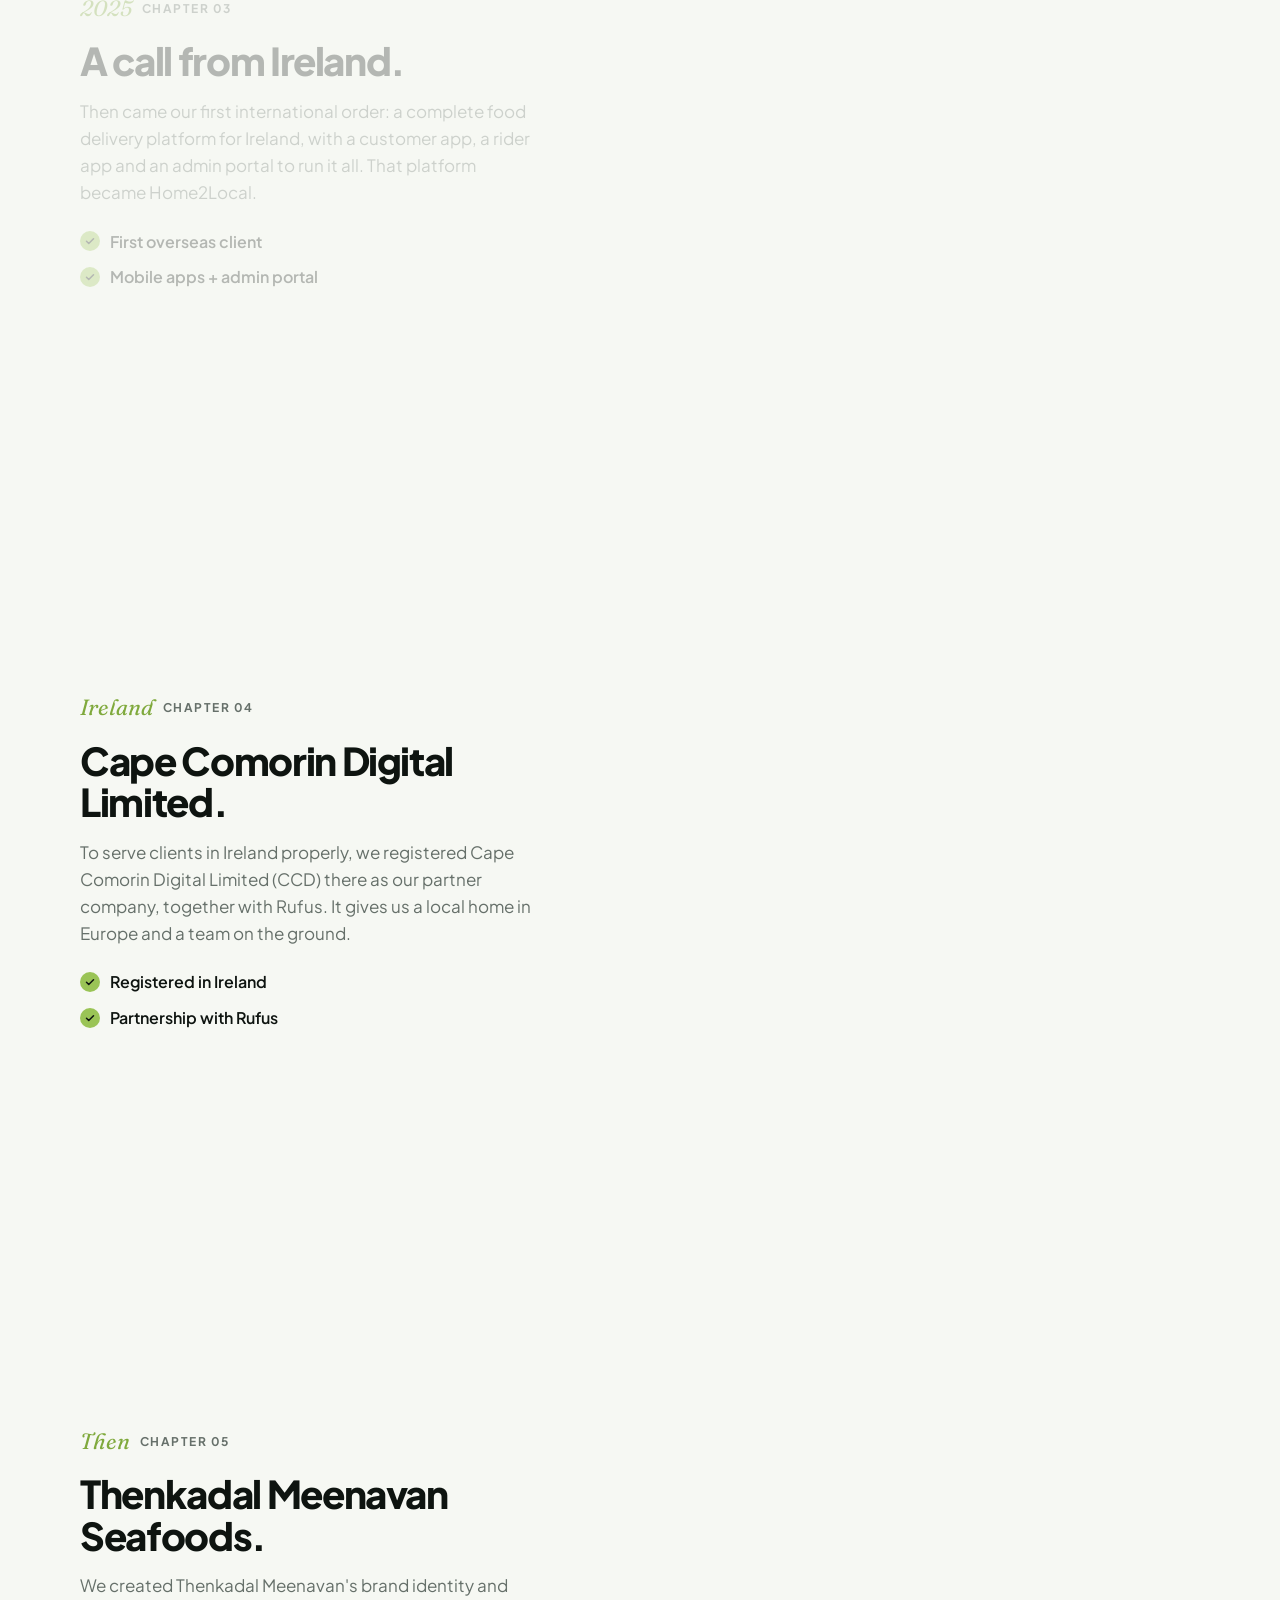
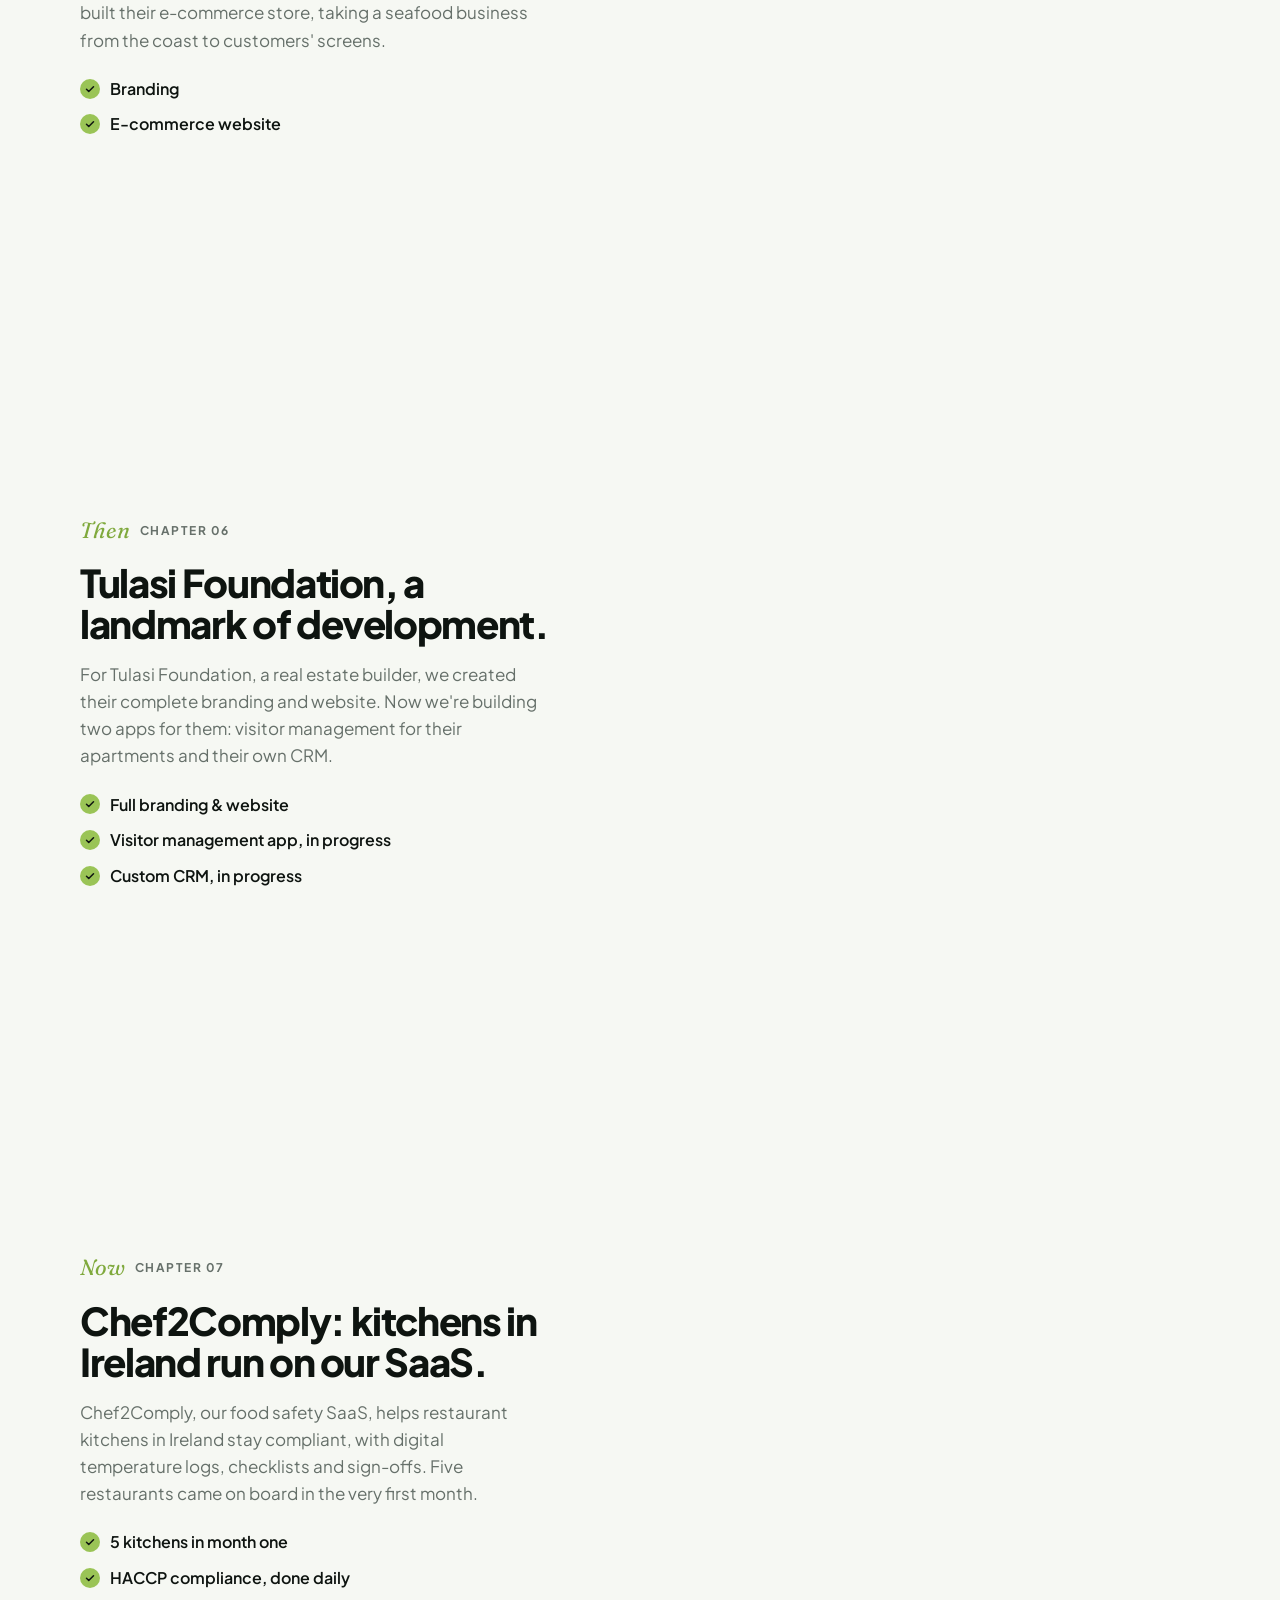
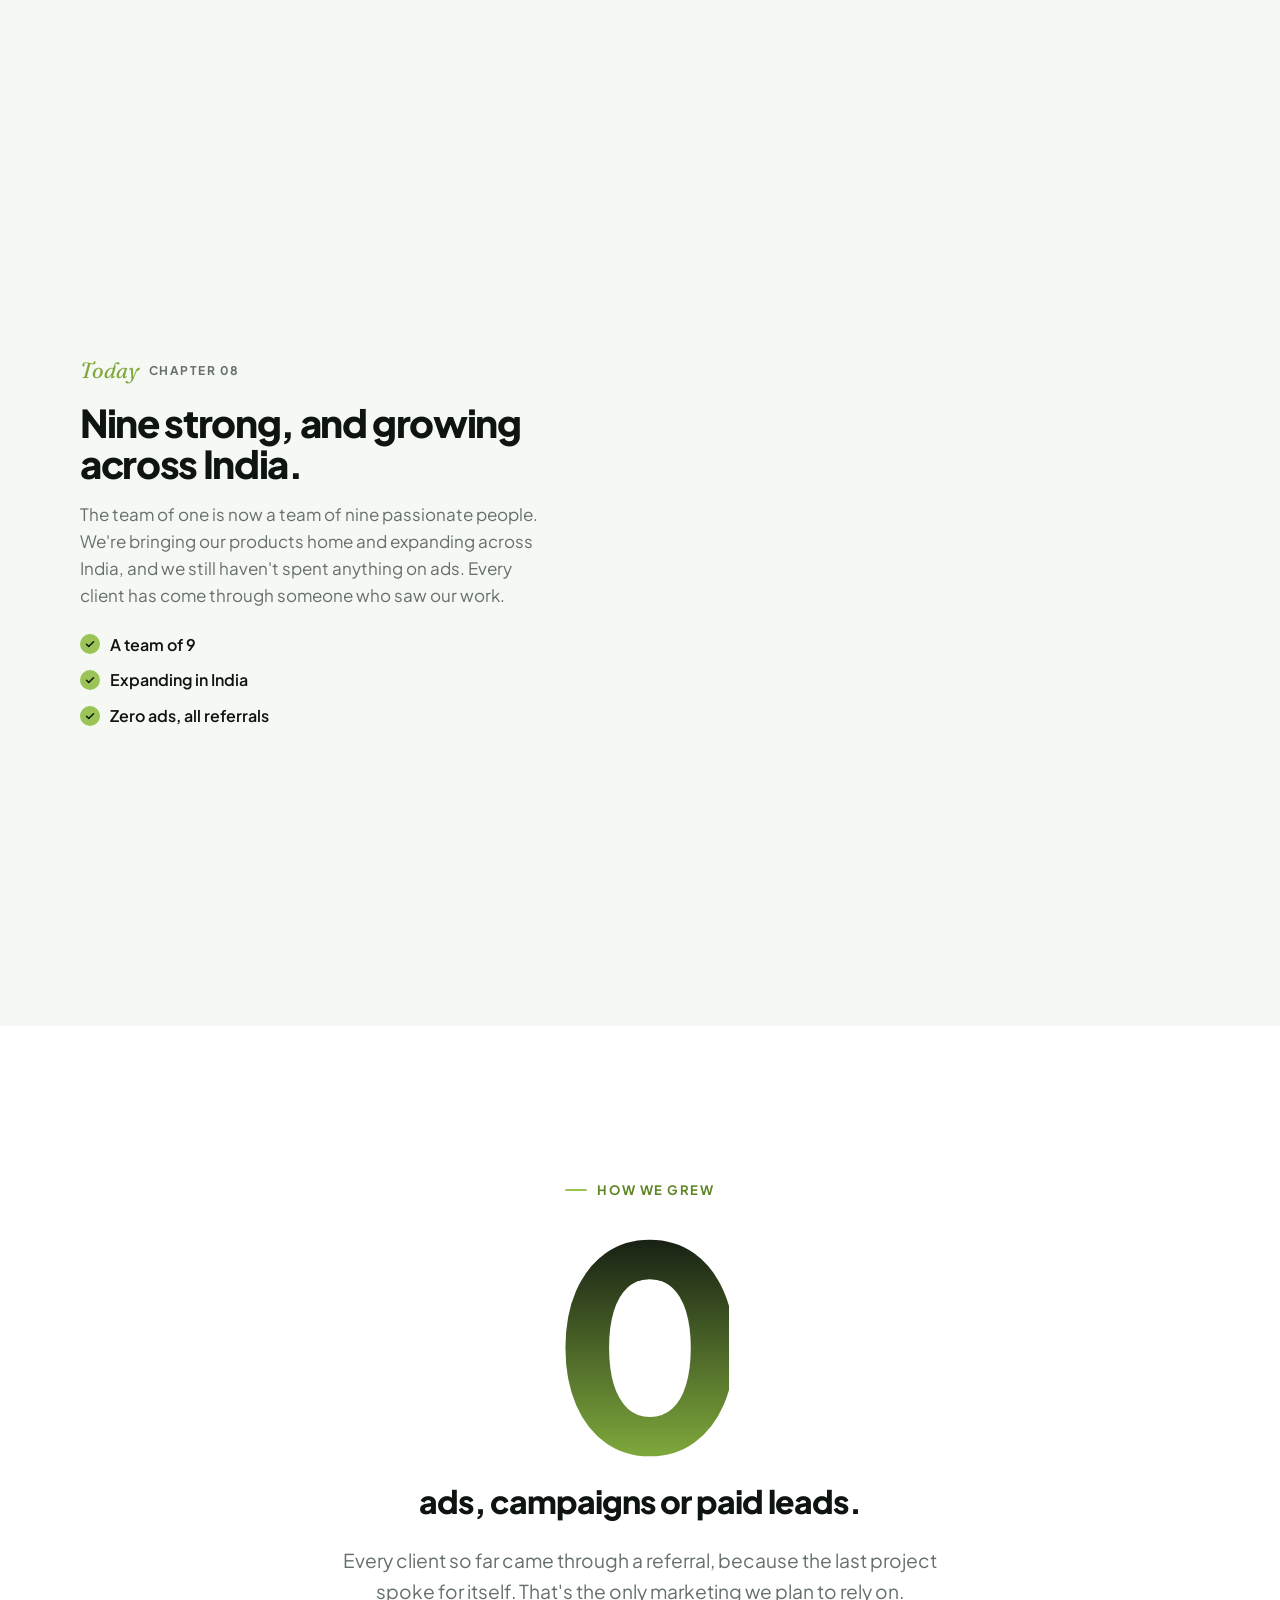
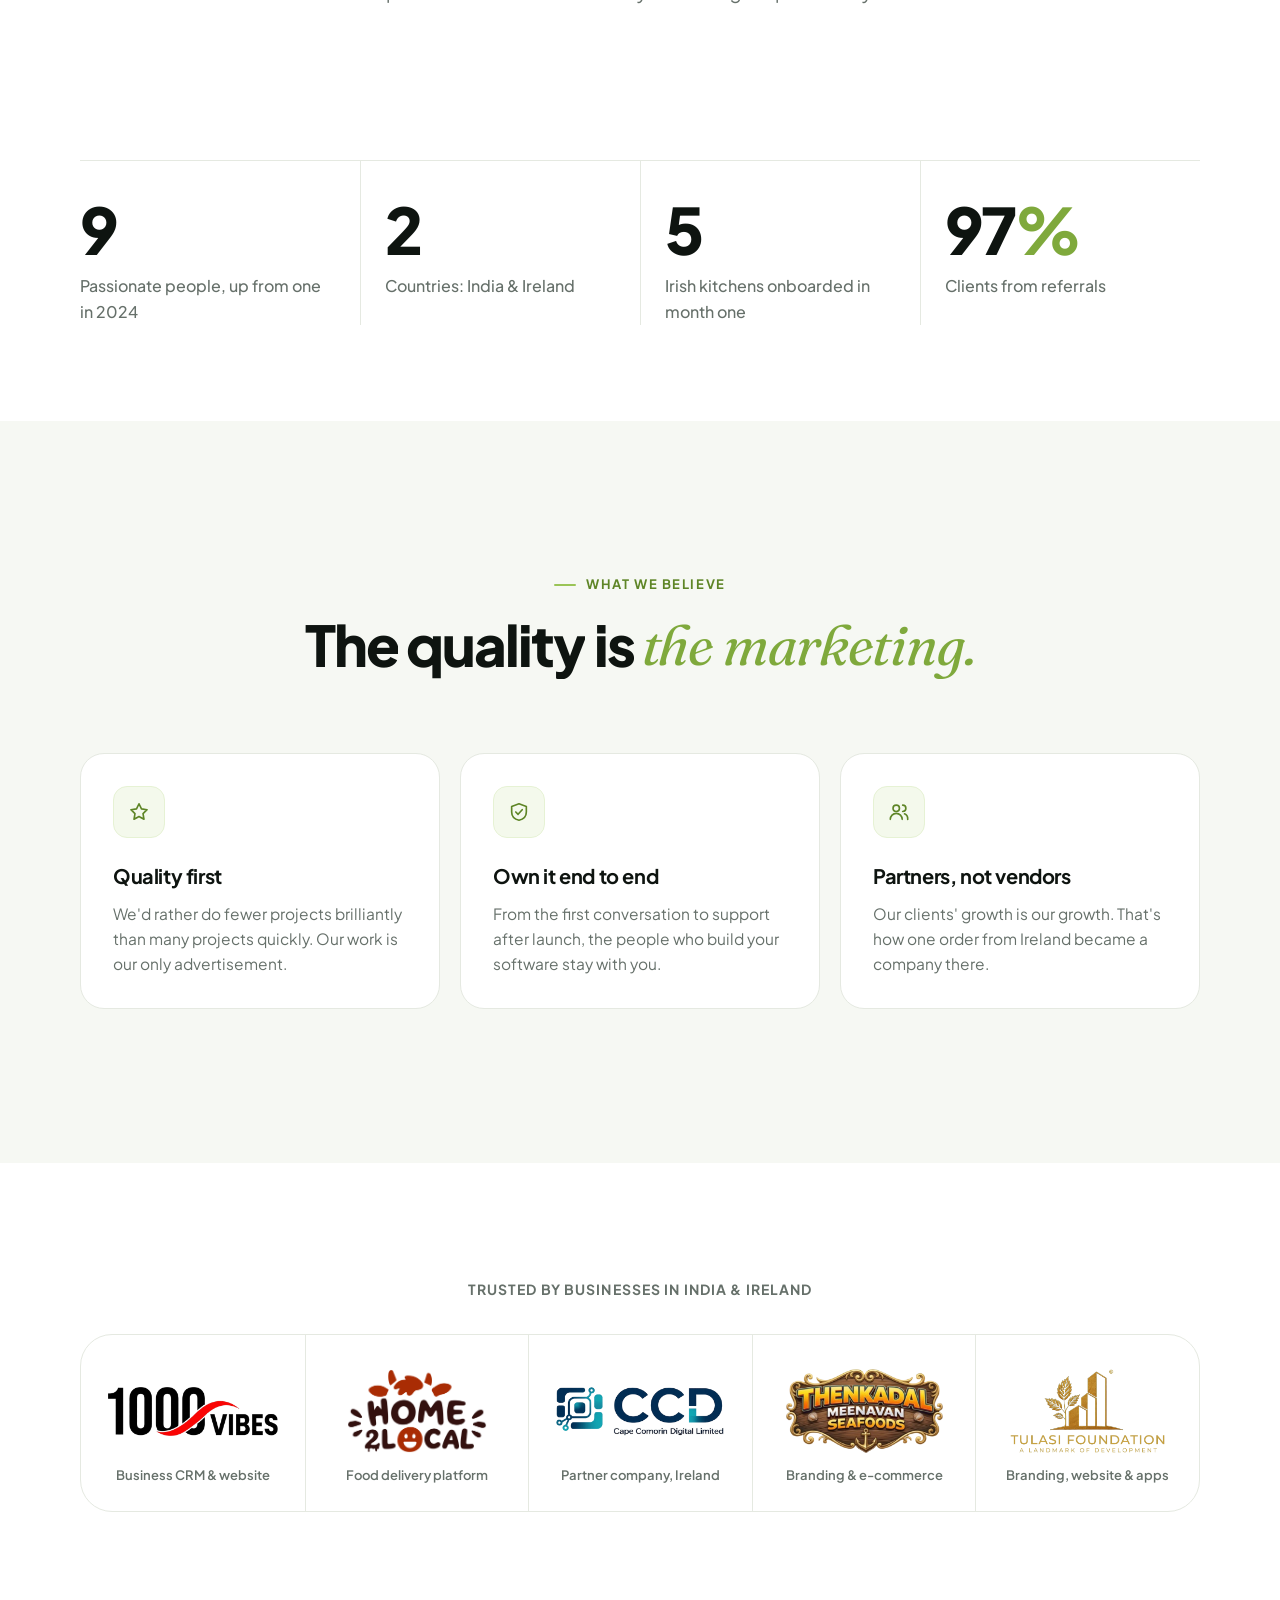
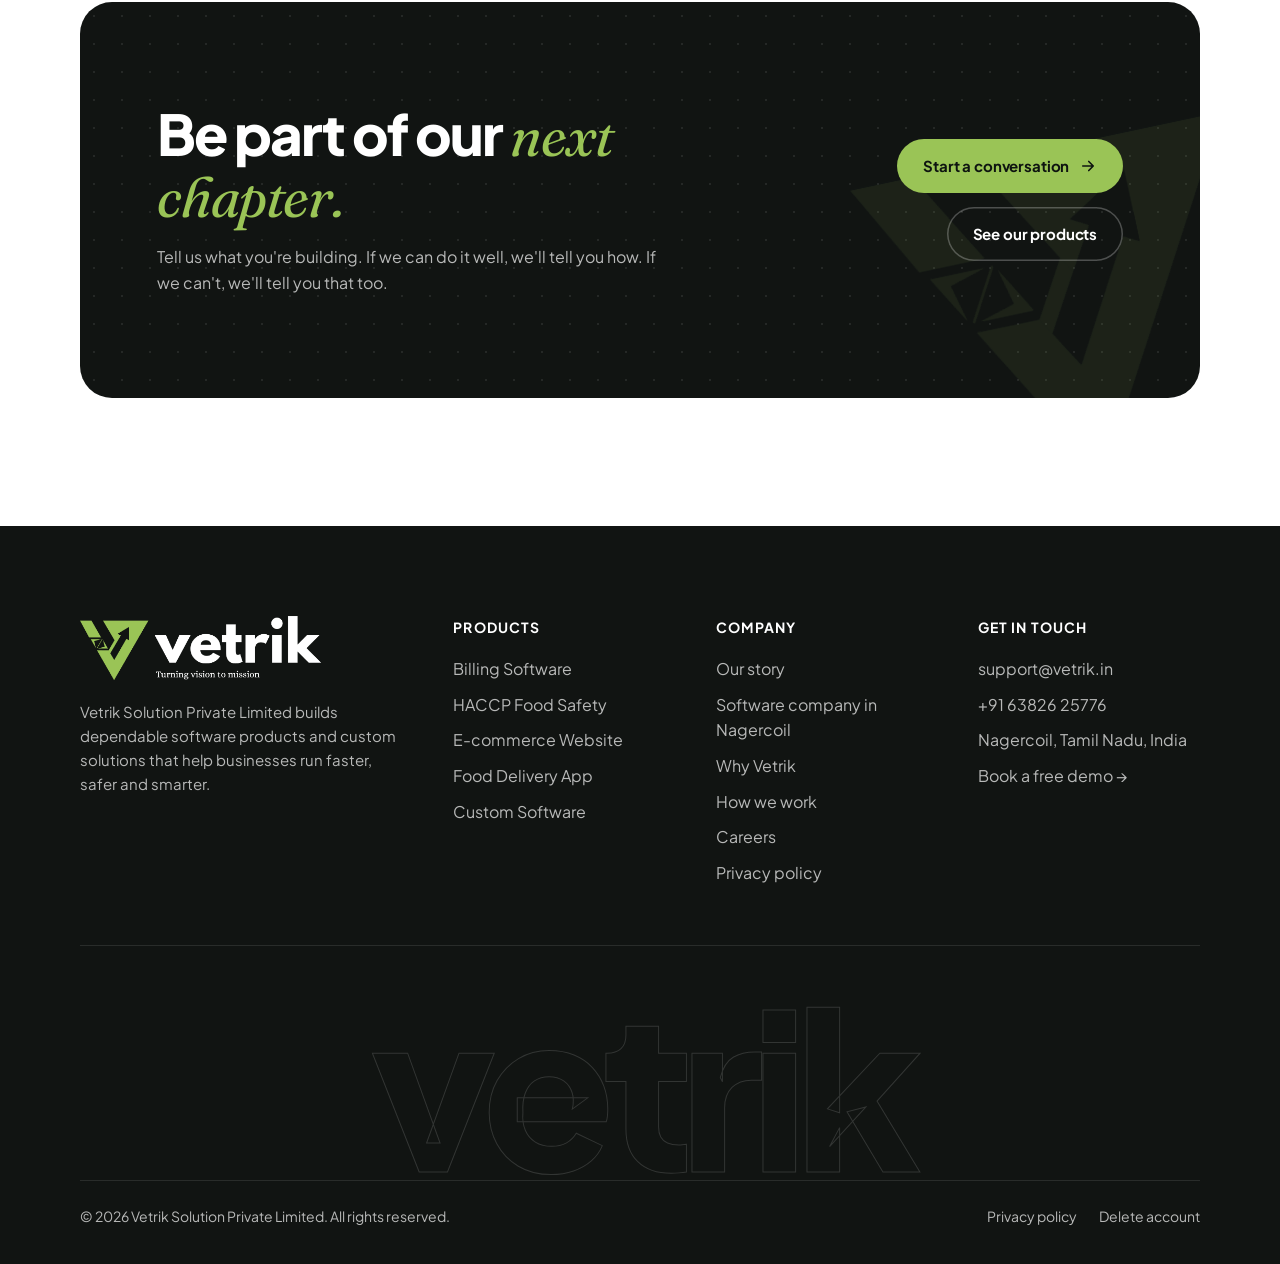
==== commit e87899c3: "Local SEO for Nagercoil: landing page, metadata, structured data, sitemap - New software-company-nag" ====
--- a/about.html
+++ b/about.html
@@ -1,14 +1,117 @@
 <!doctype html>
-<html lang="en">
+<html lang="en-IN">
 <head>
 <meta charset="utf-8">
 <meta name="viewport" content="width=device-width, initial-scale=1">
-<title>About Vetrik — Our Journey</title>
-<meta name="description" content="How Vetrik grew from a team of one in 2024 to building software for businesses in India and Ireland, with no ads and every client won through referrals.">
+<!-- seo -->
+<title>About Vetrik | Software Company from Nagercoil, Tamil Nadu</title>
+<meta name="description" content="How Vetrik grew from a team of one in Nagercoil in 2024 to a team of nine building software for businesses in India and Ireland, with every client won through referrals.">
+<link rel="canonical" href="https://www.vetrik.in/about.html">
+<meta name="robots" content="index, follow, max-image-preview:large">
+<meta name="geo.region" content="IN-TN">
+<meta name="geo.placename" content="Nagercoil">
+<meta property="og:type" content="website">
+<meta property="og:site_name" content="Vetrik">
+<meta property="og:locale" content="en_IN">
+<meta property="og:url" content="https://www.vetrik.in/about.html">
+<meta property="og:title" content="About Vetrik | Software Company from Nagercoil, Tamil Nadu">
+<meta property="og:description" content="How Vetrik grew from a team of one in Nagercoil in 2024 to a team of nine building software for businesses in India and Ireland, with every client won through referrals.">
+<meta property="og:image" content="https://www.vetrik.in/assets/img/og-image.png">
+<meta property="og:image:width" content="1200">
+<meta property="og:image:height" content="630">
+<meta name="twitter:card" content="summary_large_image">
+<meta name="twitter:title" content="About Vetrik | Software Company from Nagercoil, Tamil Nadu">
+<meta name="twitter:description" content="How Vetrik grew from a team of one in Nagercoil in 2024 to a team of nine building software for businesses in India and Ireland, with every client won through referrals.">
+<meta name="twitter:image" content="https://www.vetrik.in/assets/img/og-image.png">
+<script type="application/ld+json">
+{
+ "@context": "https://schema.org",
+ "@graph": [
+  {
+   "@type": [
+    "ProfessionalService",
+    "Organization"
+   ],
+   "@id": "https://www.vetrik.in/#organization",
+   "name": "Vetrik Solution Private Limited",
+   "alternateName": "Vetrik",
+   "url": "https://www.vetrik.in/",
+   "logo": "https://www.vetrik.in/assets/img/logo-dark-text.png",
+   "image": "https://www.vetrik.in/assets/img/og-image.png",
+   "description": "Software company in Nagercoil building billing software, HACCP food safety software, mobile apps, websites and custom software.",
+   "telephone": "+91-63826-25776",
+   "email": "support@vetrik.in",
+   "slogan": "Turning vision to mission",
+   "address": {
+    "@type": "PostalAddress",
+    "addressLocality": "Nagercoil",
+    "addressRegion": "Tamil Nadu",
+    "addressCountry": "IN"
+   },
+   "priceRange": "₹₹",
+   "foundingDate": "2024",
+   "areaServed": [
+    {
+     "@type": "City",
+     "name": "Nagercoil"
+    },
+    {
+     "@type": "City",
+     "name": "Kanyakumari"
+    },
+    {
+     "@type": "City",
+     "name": "Marthandam"
+    },
+    {
+     "@type": "City",
+     "name": "Tirunelveli"
+    },
+    {
+     "@type": "City",
+     "name": "Thoothukudi"
+    },
+    {
+     "@type": "Country",
+     "name": "India"
+    },
+    {
+     "@type": "Country",
+     "name": "Ireland"
+    }
+   ],
+   "knowsAbout": [
+    "Billing software",
+    "GST billing",
+    "Point of sale software",
+    "HACCP software",
+    "Mobile app development",
+    "E-commerce website development",
+    "Custom software development"
+   ]
+  },
+  {
+   "@type": "BreadcrumbList",
+   "itemListElement": [
+    {
+     "@type": "ListItem",
+     "position": 1,
+     "name": "Home",
+     "item": "https://www.vetrik.in/"
+    },
+    {
+     "@type": "ListItem",
+     "position": 2,
+     "name": "About us",
+     "item": "https://www.vetrik.in/about.html"
+    }
+   ]
+  }
+ ]
+}
+</script>
+<!-- /seo -->
 <meta name="theme-color" content="#ffffff">
-<meta property="og:title" content="About Vetrik — Our Journey">
-<meta property="og:description" content="How Vetrik grew from a team of one in 2024 to building software for businesses in India and Ireland, with no ads and every client won through referrals.">
-<meta property="og:image" content="assets/img/logo-dark-text.png">
 <link rel="icon" type="image/png" href="assets/img/favicon.png">
 <link rel="preconnect" href="https://fonts.googleapis.com">
 <link rel="preconnect" href="https://fonts.gstatic.com" crossorigin>
@@ -348,6 +451,7 @@
       <div><h4>Products</h4><ul><li><a href="billing-software.html">Billing Software</a></li><li><a href="haccp-software.html">HACCP Food Safety</a></li><li><a href="ecommerce-website.html">E-commerce Website</a></li><li><a href="food-delivery-app.html">Food Delivery App</a></li><li><a href="custom-software.html">Custom Software</a></li></ul></div>
       <div><h4>Company</h4><ul>
         <li><a href="about.html">Our story</a></li>
+        <li><a href="software-company-nagercoil.html">Software company in Nagercoil</a></li>
         <li><a href="index.html#why">Why Vetrik</a></li>
         <li><a href="index.html#process">How we work</a></li>
         <li><a href="contact.html">Careers</a></li>
@@ -356,7 +460,7 @@
       <div><h4>Get in touch</h4><ul>
         <li><a href="mailto:support@vetrik.in">support@vetrik.in</a></li>
         <li><a href="tel:+916382625776">+91 63826 25776</a></li>
-        <li>Tamil Nadu, India</li>
+        <li>Nagercoil, Tamil Nadu, India</li>
         <li><a href="contact.html">Book a free demo →</a></li>
       </ul></div>
     </div>
--- a/assets/css/style.css
+++ b/assets/css/style.css
@@ -1315,3 +1315,20 @@
   .cta .btn-row .btn { flex: 1 1 auto; justify-content: center; }
   .footer__bottom { flex-direction: column; gap: 12px; }
 }
+
+/* ---------- Nagercoil page ---------- */
+.card.card { display: block; }
+a.card { color: inherit; }
+.hl-grid--2 { grid-template-columns: 1fr 1fr; }
+.hl-grid--2 .hl:not(:nth-child(3n + 1)) { padding-left: 0; border-left: 0; }
+.hl-grid--2 .hl:nth-child(even) { padding-left: 24px; border-left: 1px solid var(--line); }
+@media (max-width: 560px) { .hl-grid--2 .hl:nth-child(even) { padding-left: 0; border-left: 0; } }
+.price-mini { background: var(--dark); color: #fff; border-radius: var(--radius-xl); padding: clamp(24px, 3vw, 34px); box-shadow: var(--shadow-lg); display: grid; gap: 10px; }
+.price-mini__row { display: flex; justify-content: space-between; align-items: center; gap: 12px; padding: 16px 18px; border-radius: 16px; background: rgba(255, 255, 255, .06); border: 1px solid rgba(255, 255, 255, .1); }
+.price-mini__row span { font-weight: 700; font-size: 17px; }
+.price-mini__row em { font-style: normal; font-size: 11px; font-weight: 800; padding: 3px 8px; margin-left: 6px; border-radius: 999px; background: #f2b33d; color: var(--ink); vertical-align: middle; }
+.price-mini__row b { font-size: 28px; letter-spacing: -.03em; }
+.price-mini__row small { font-size: 13px; font-weight: 600; color: rgba(255, 255, 255, .6); margin-left: 4px; }
+.price-mini__row.is-featured { border-color: var(--brand); background: rgba(154, 196, 86, .12); }
+.price-mini p { color: rgba(255, 255, 255, .65); font-size: 14px; margin-top: 6px; }
+.price-mini__trial { justify-self: start; padding: 8px 14px; border-radius: 999px; background: var(--brand); color: var(--ink); font-weight: 800; font-size: 14px; }
